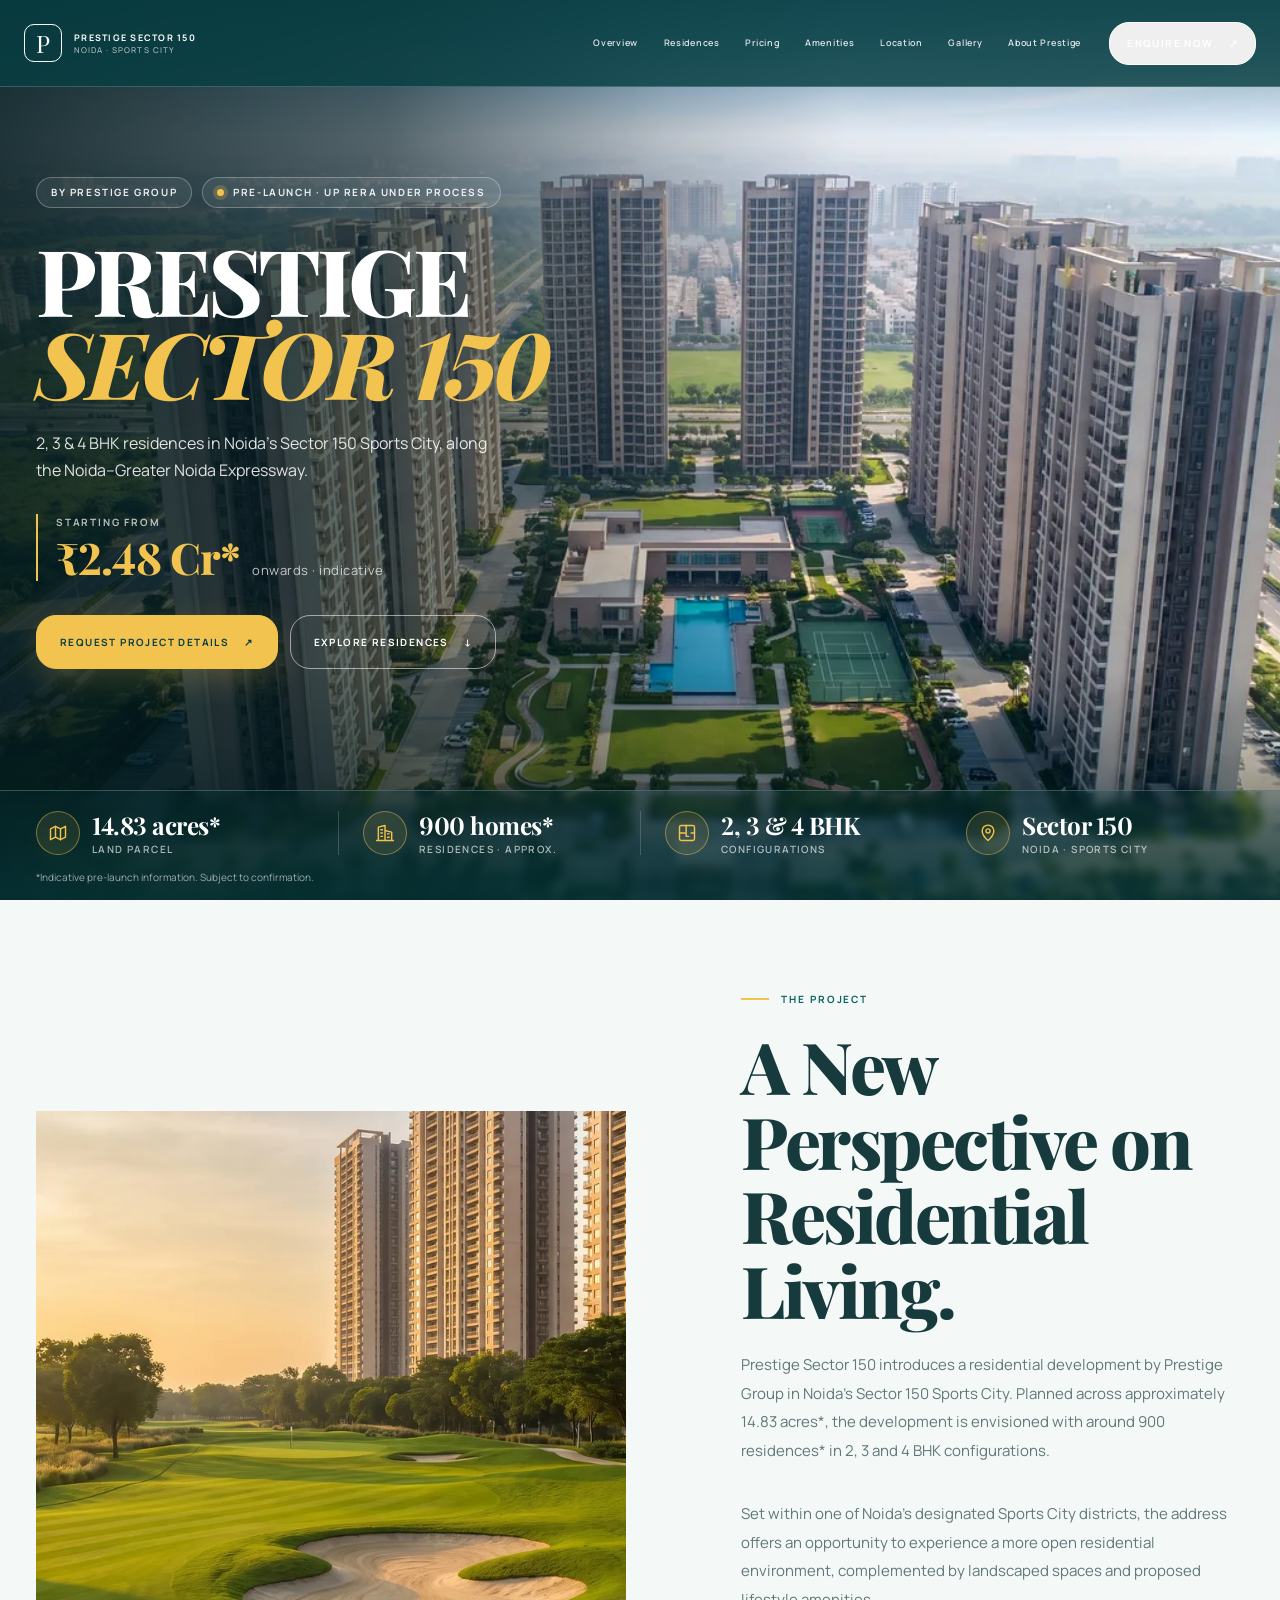
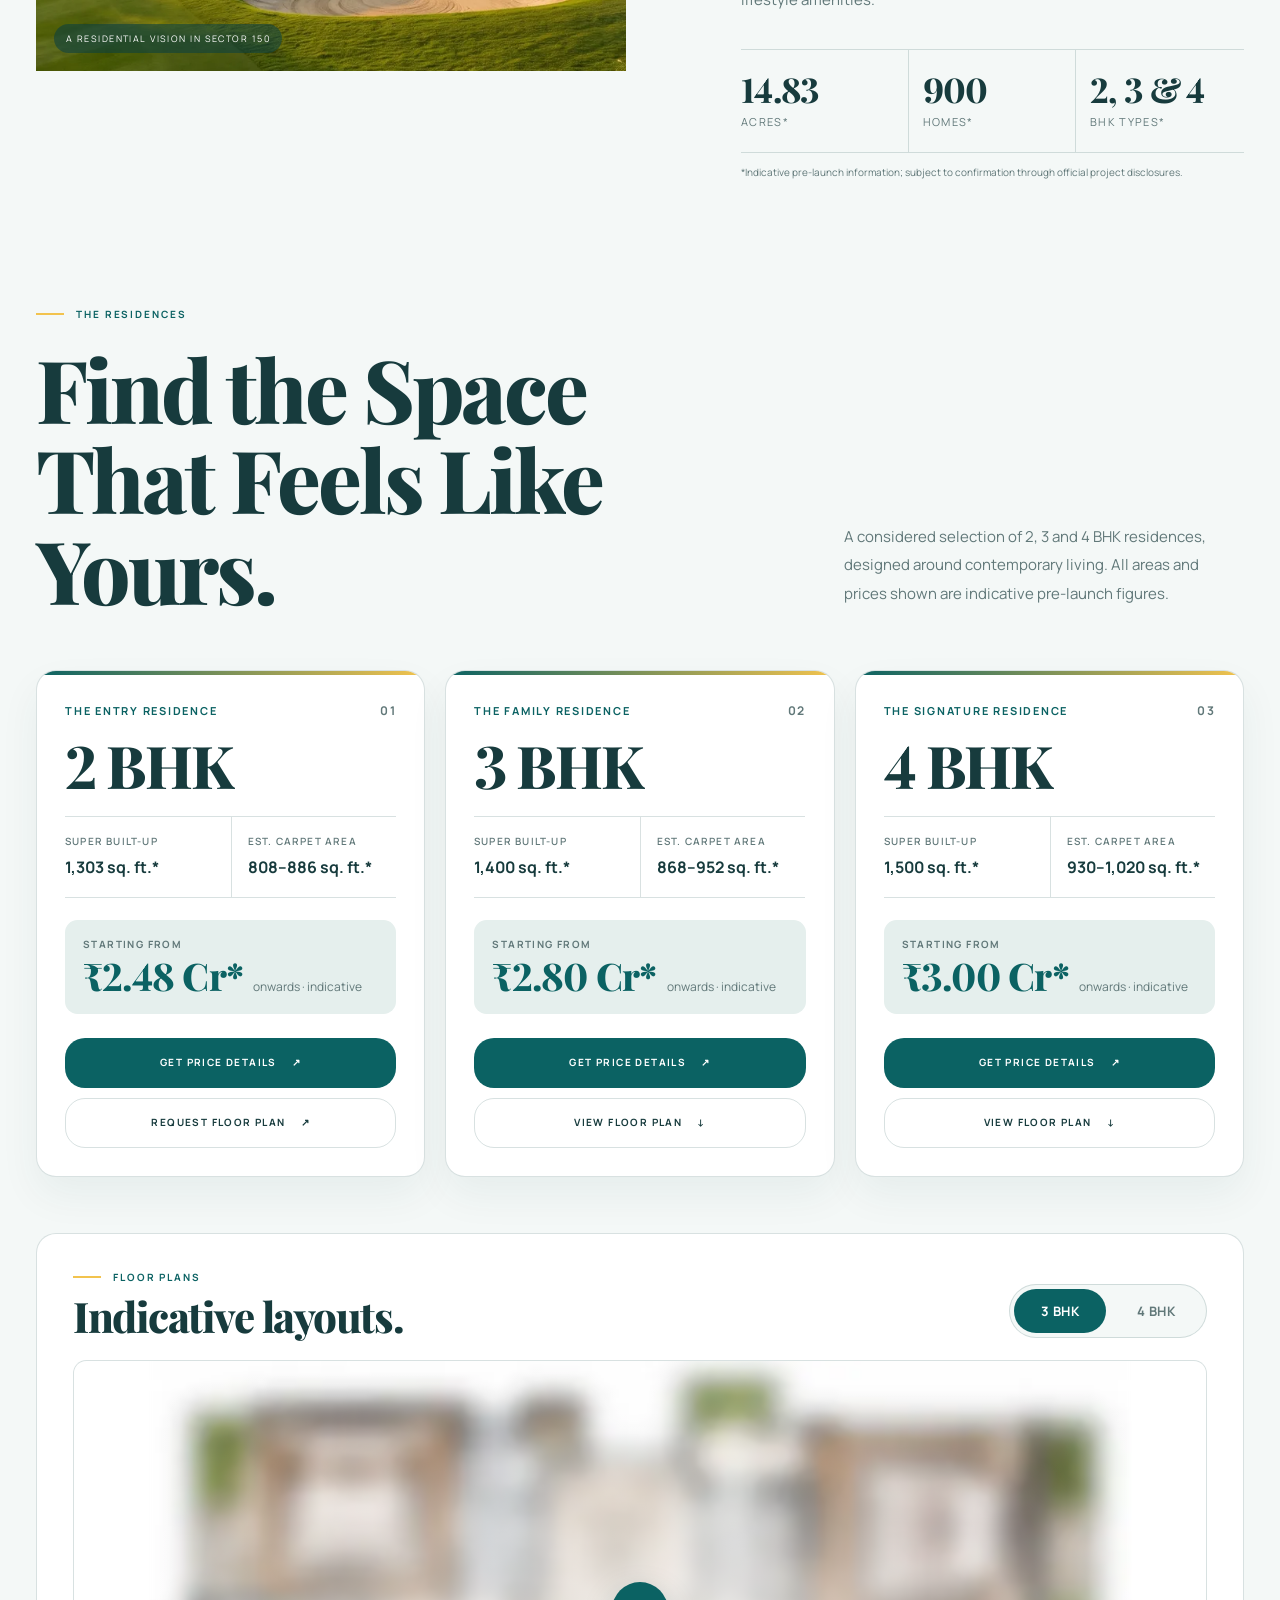
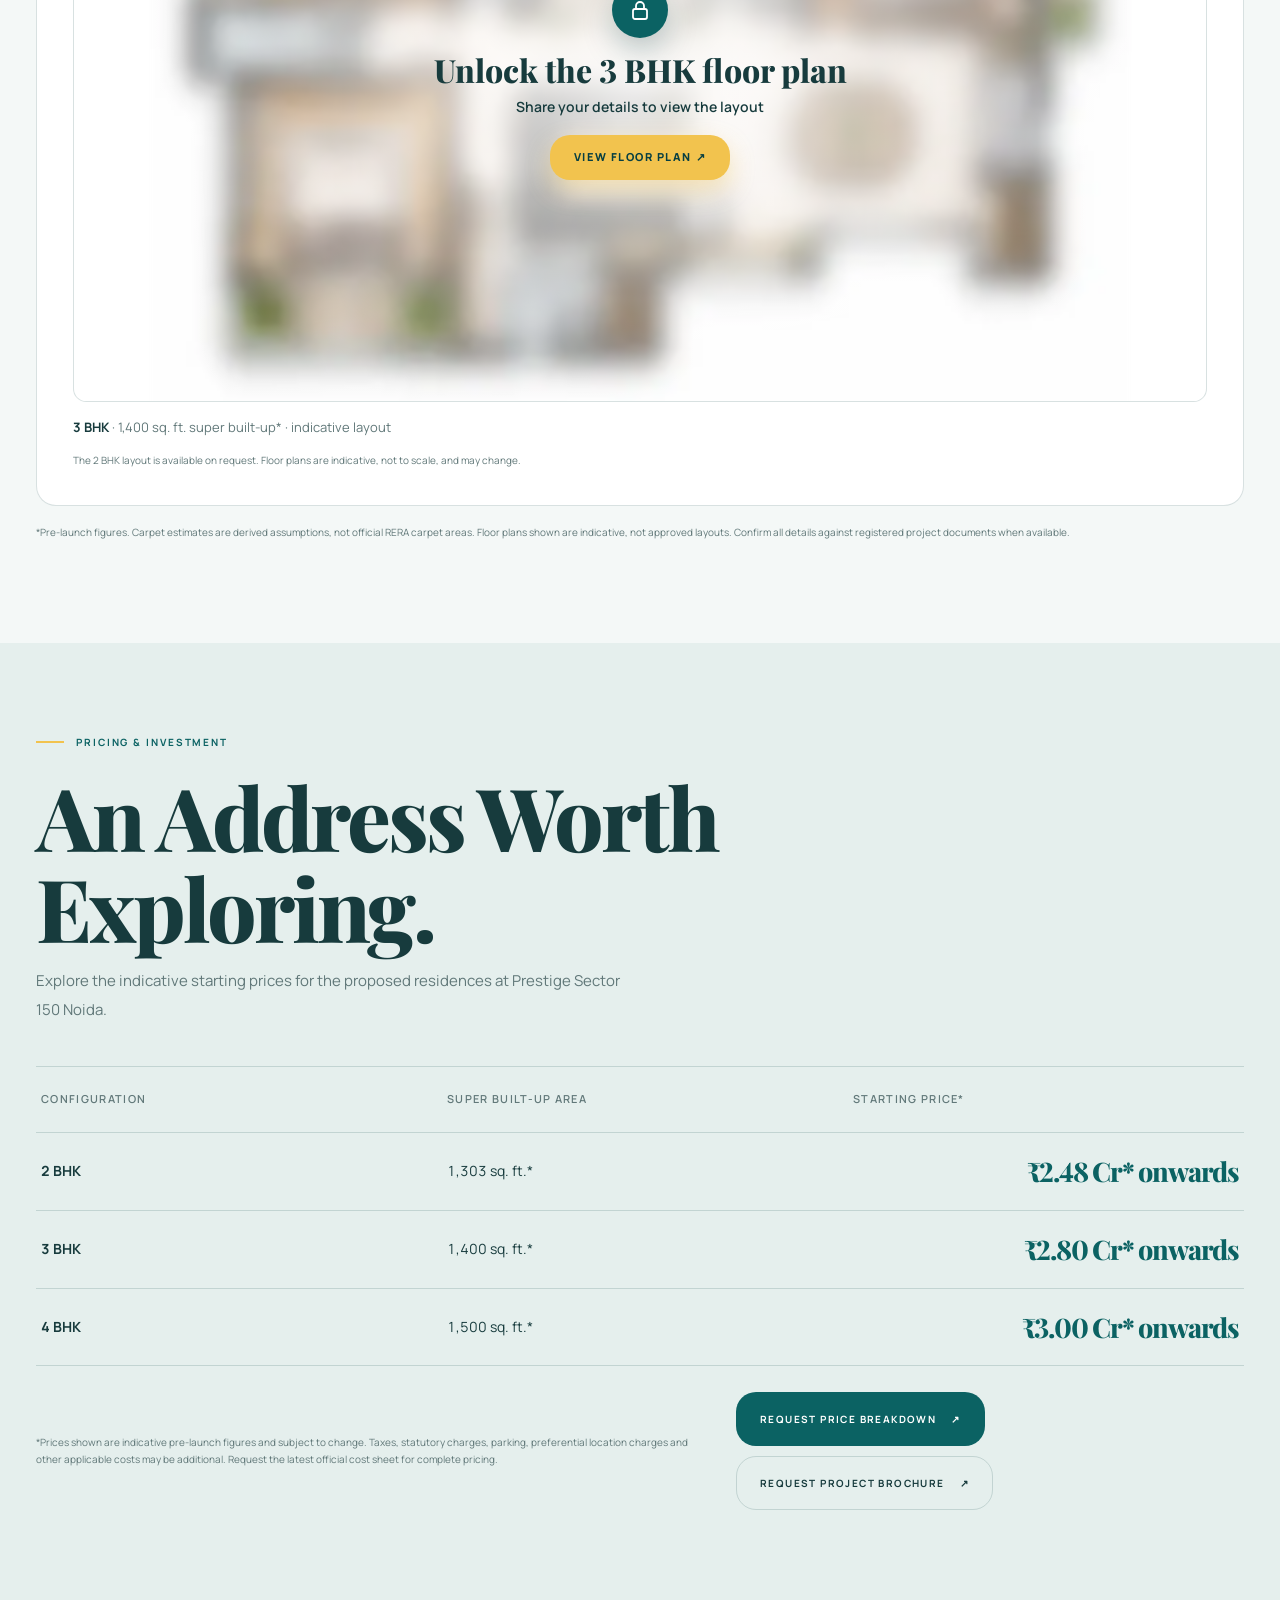
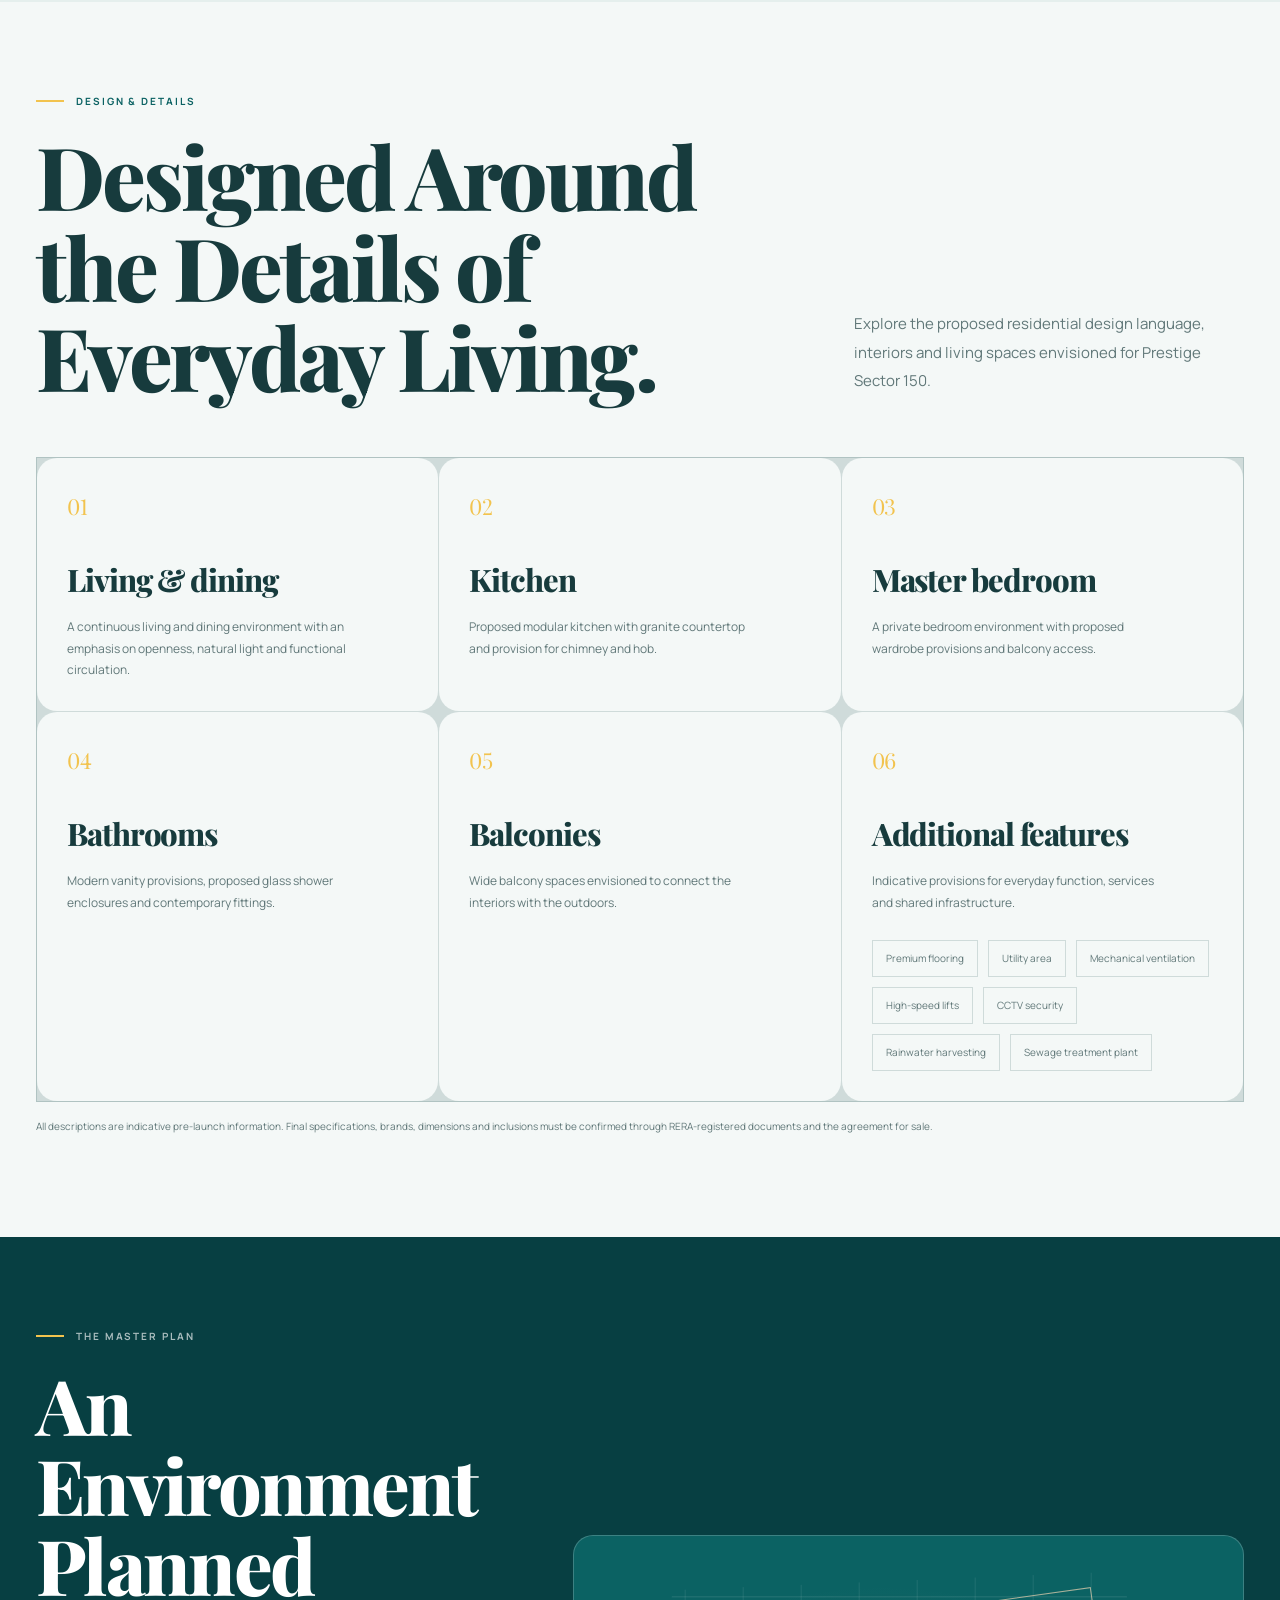
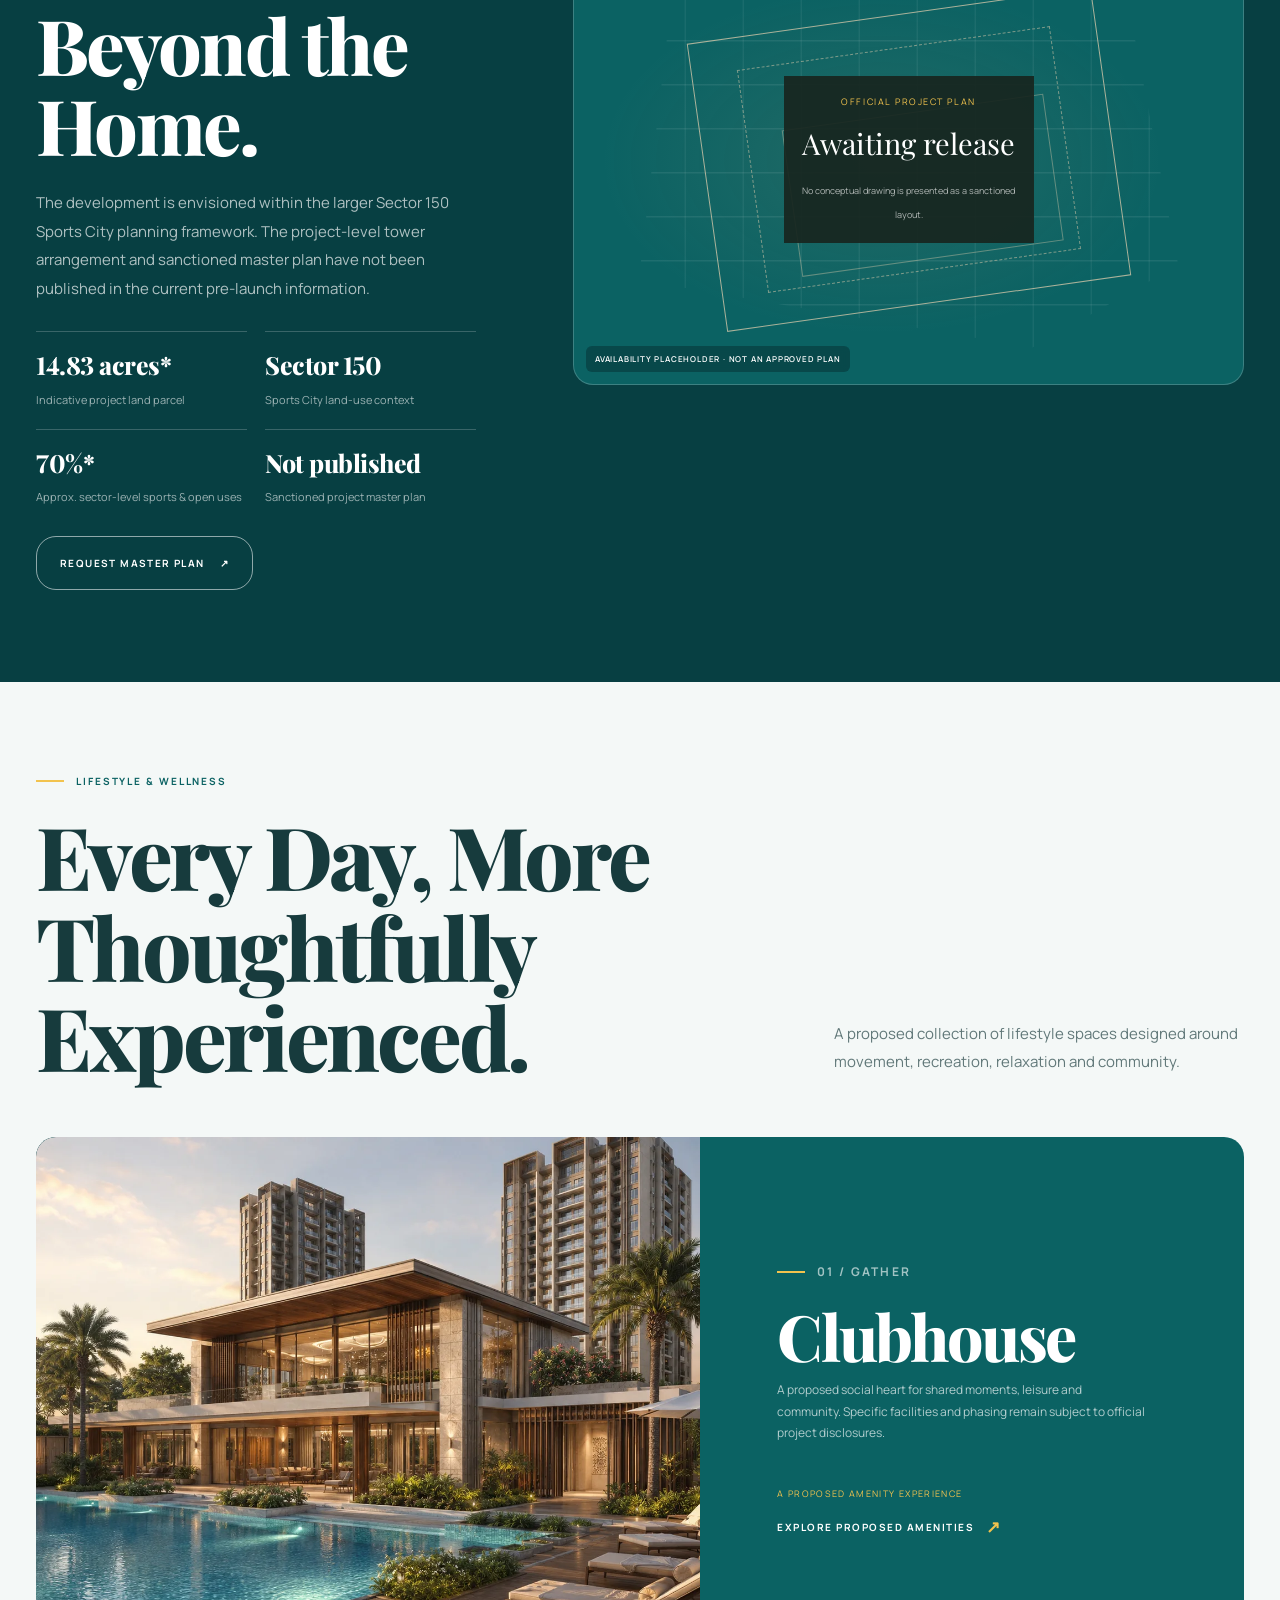
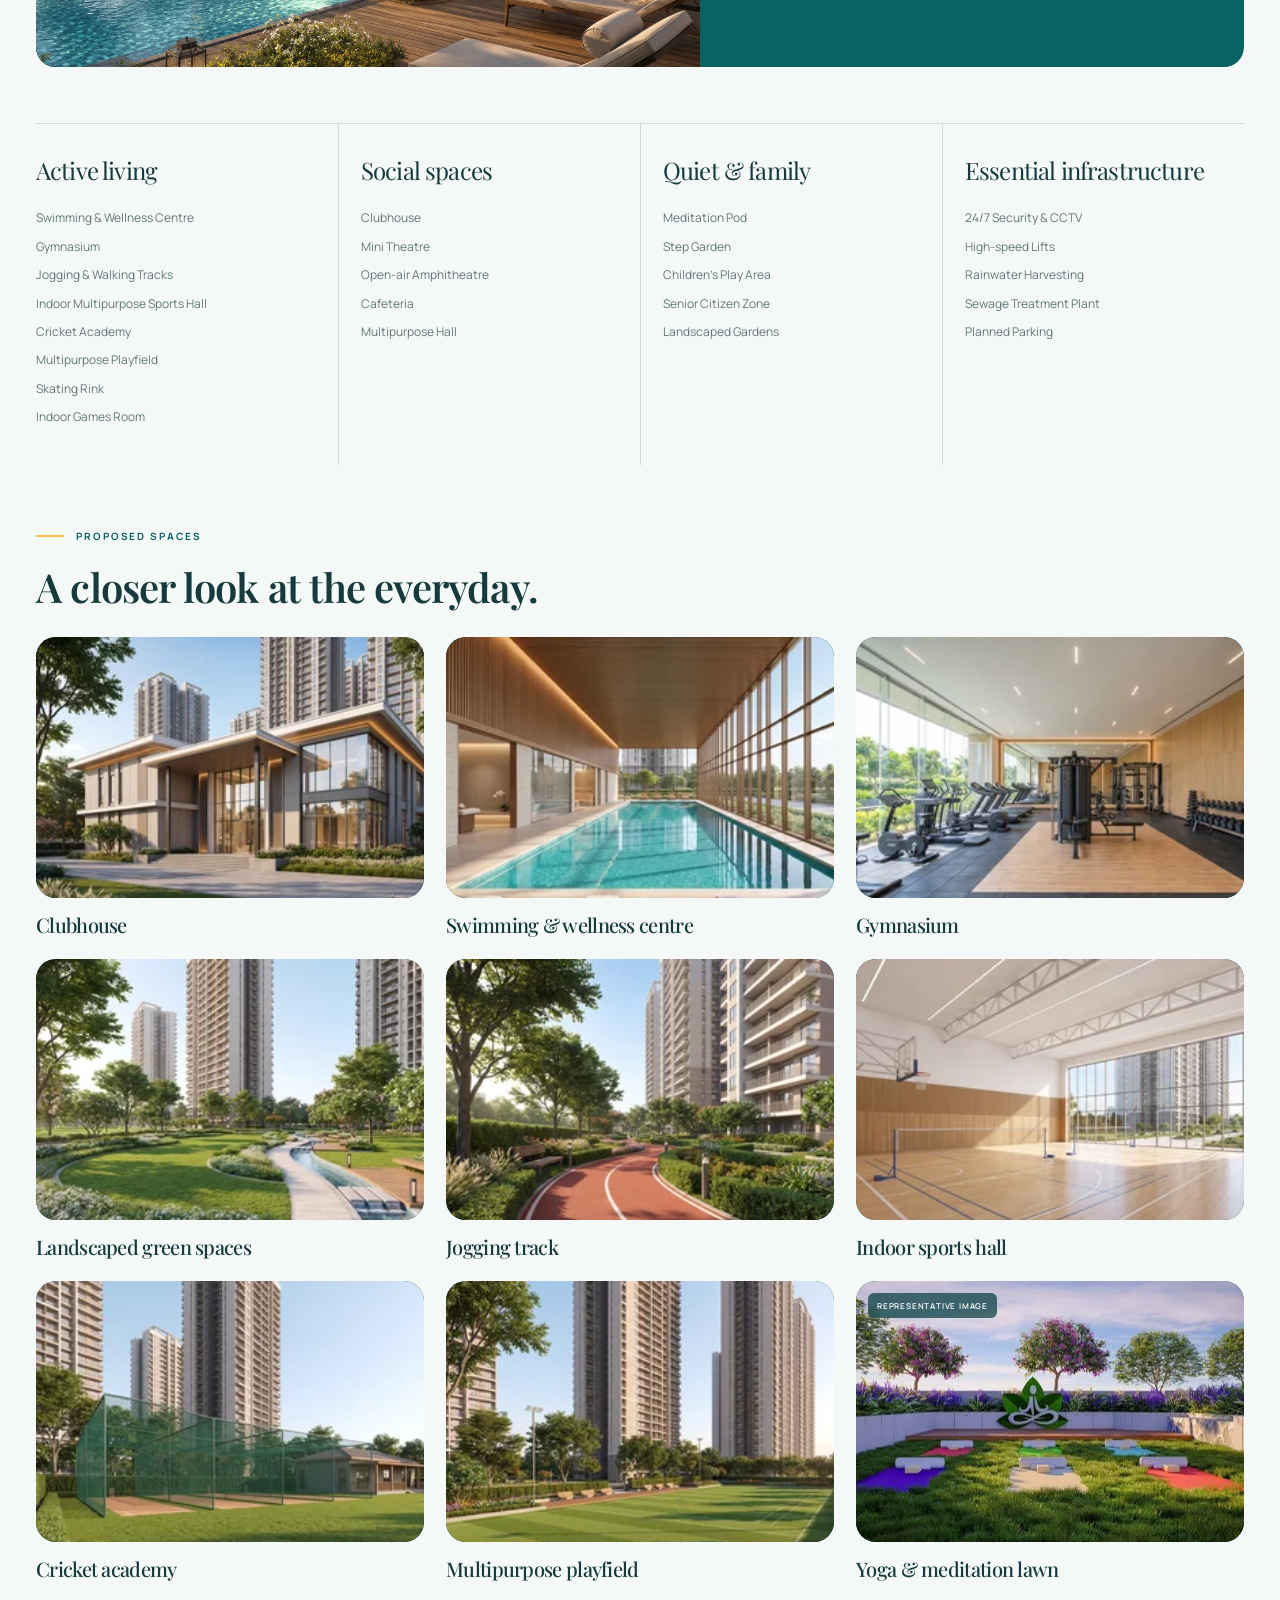
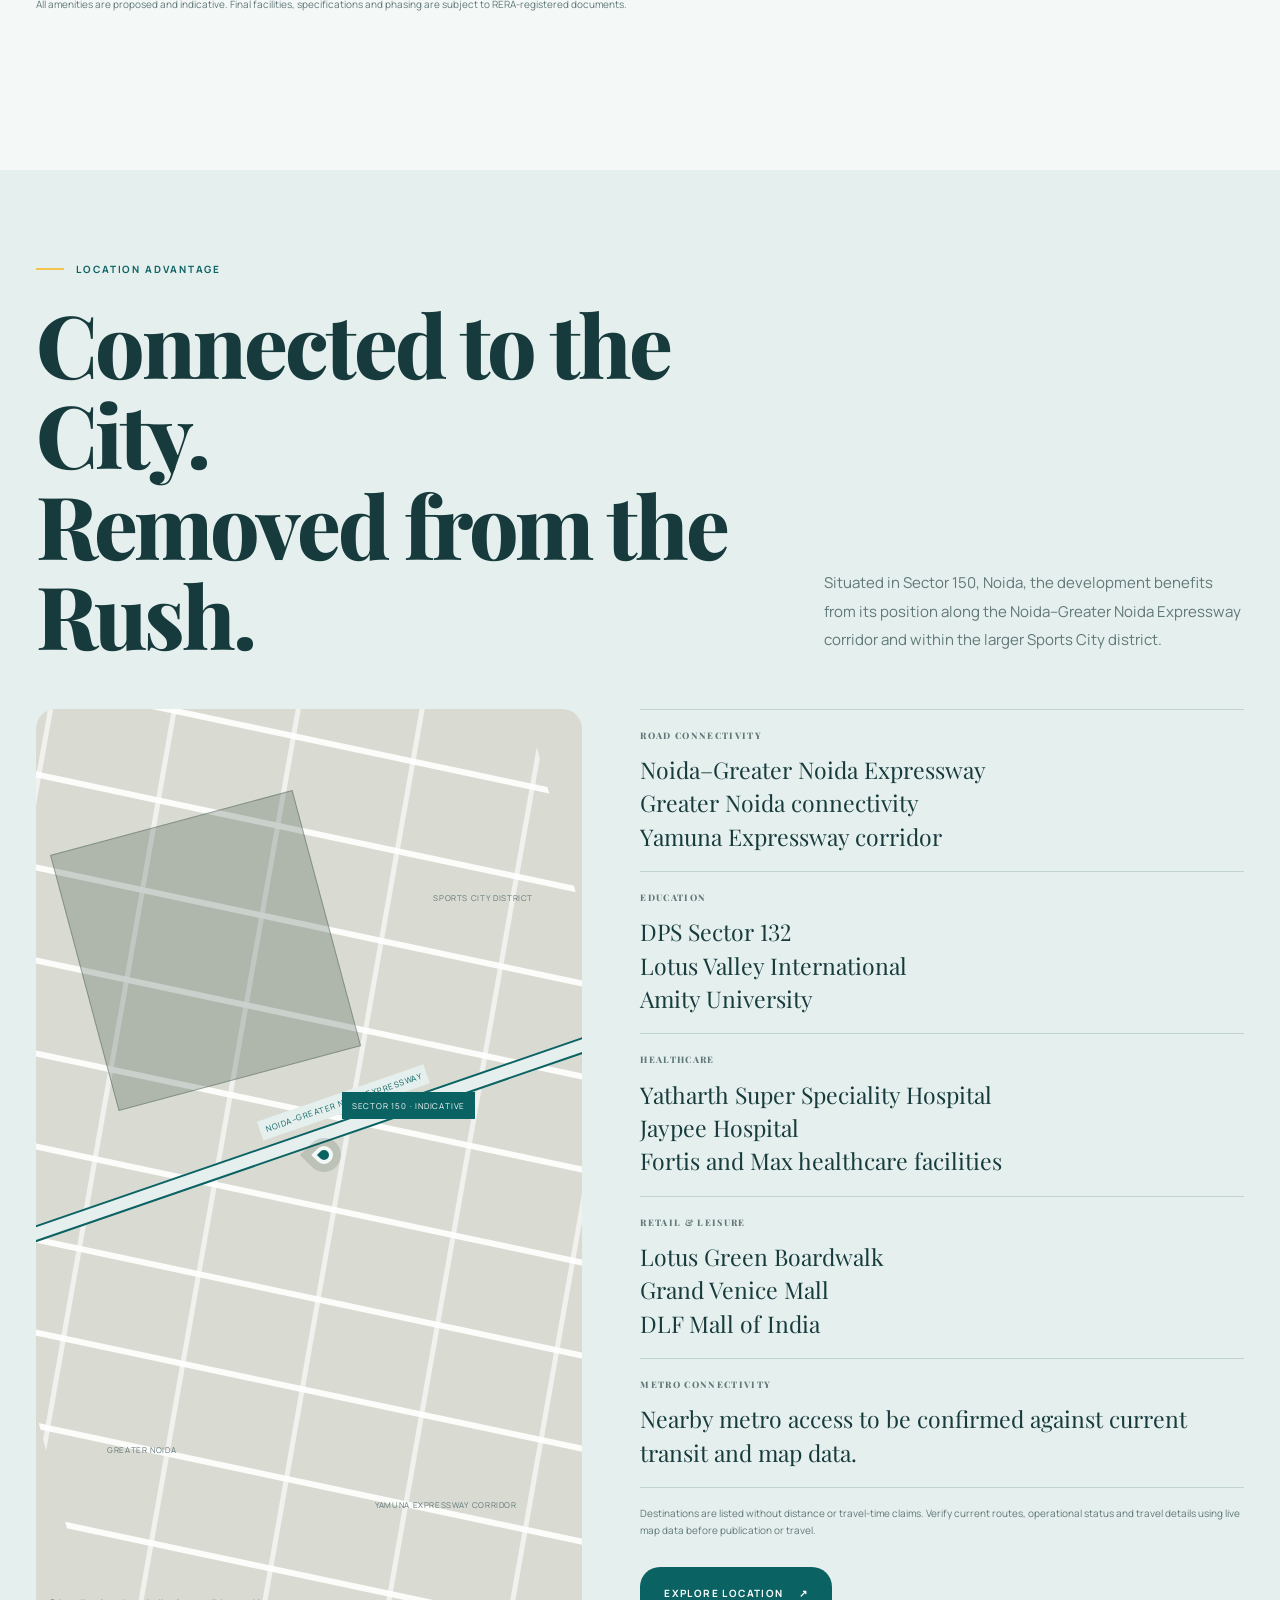
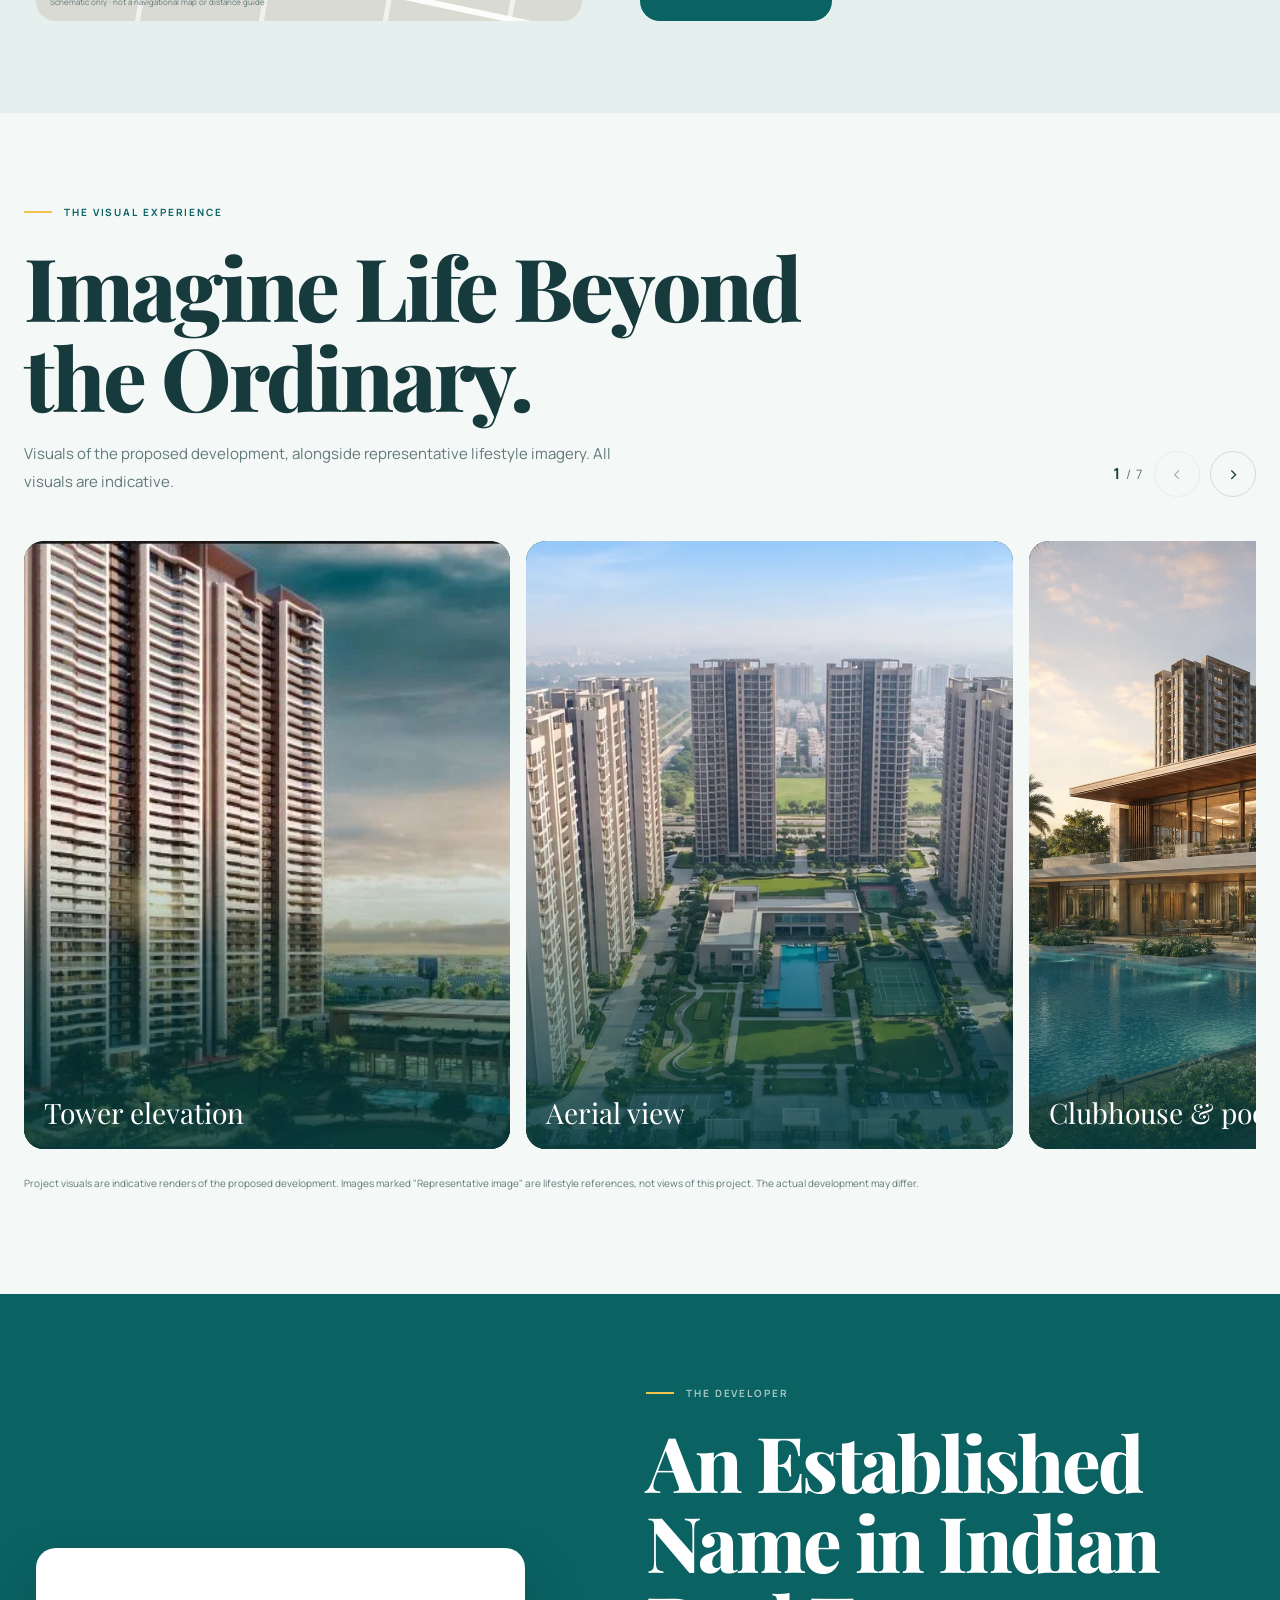
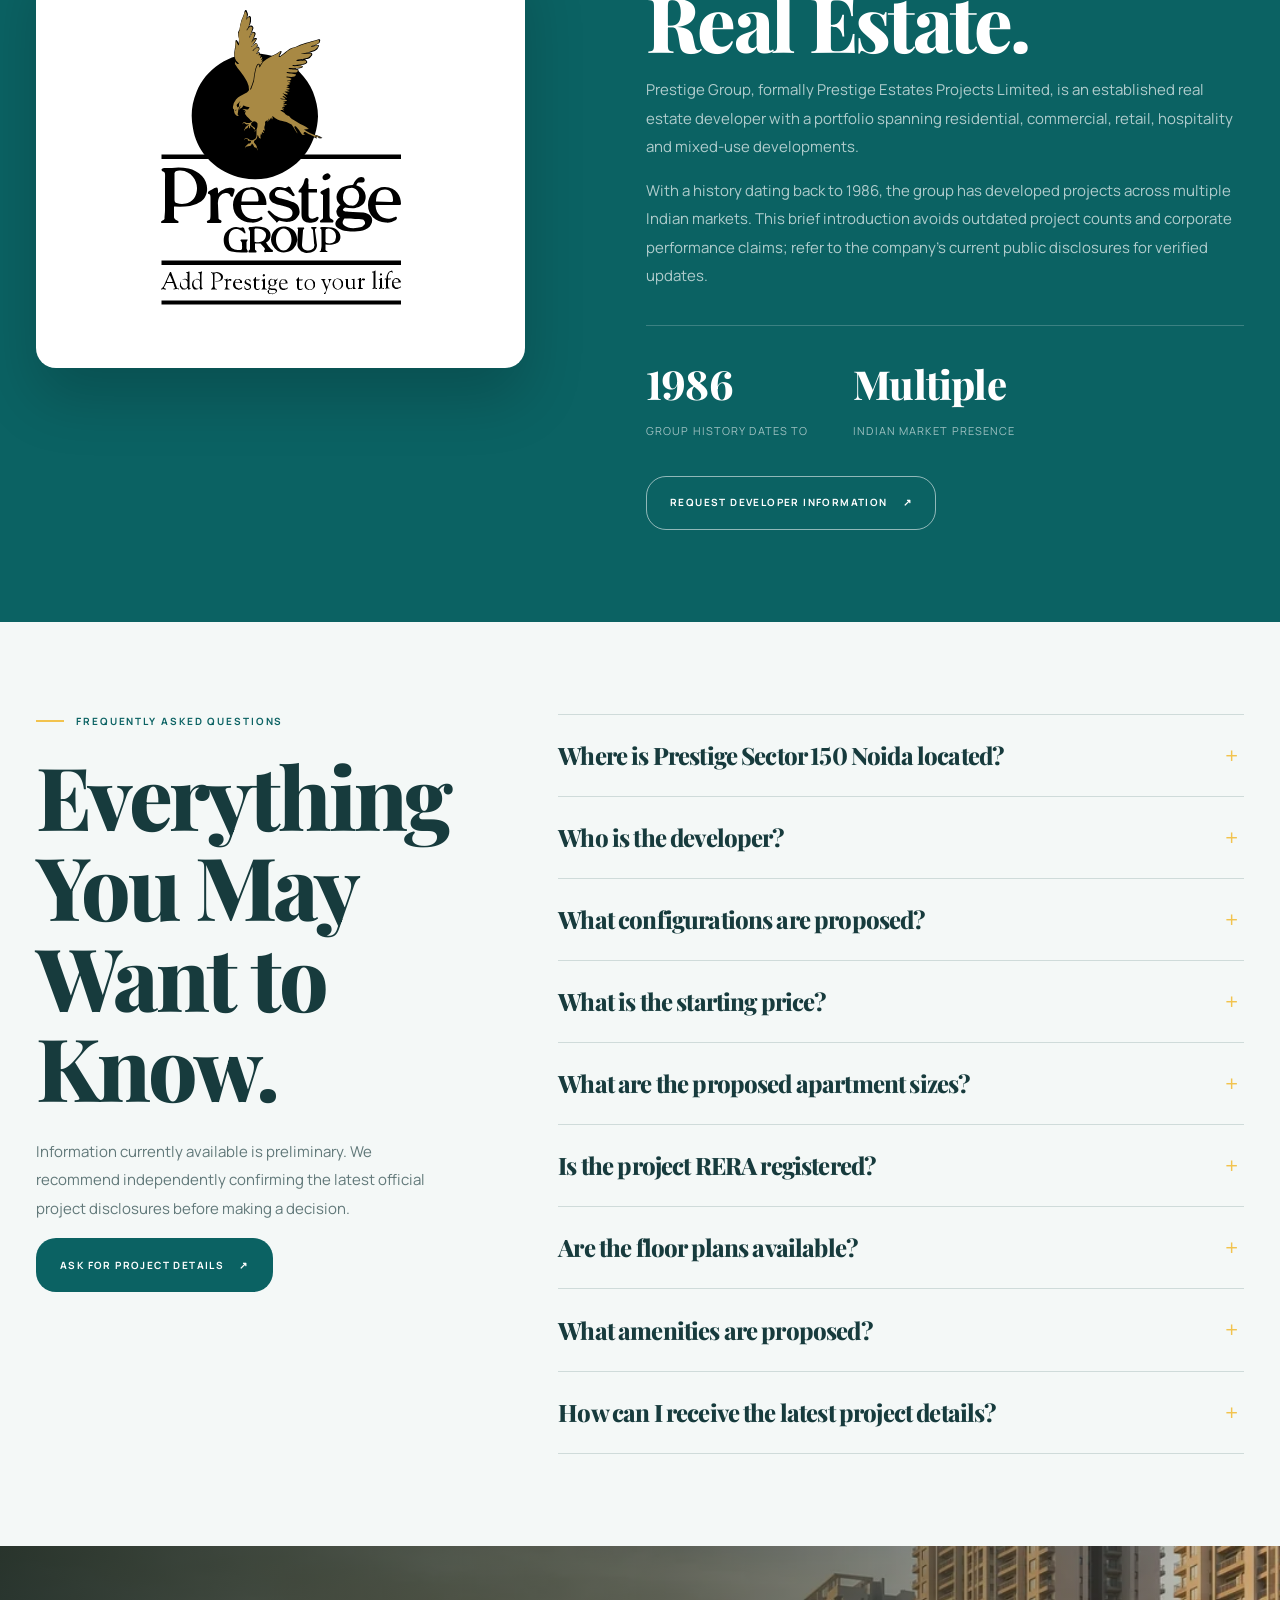
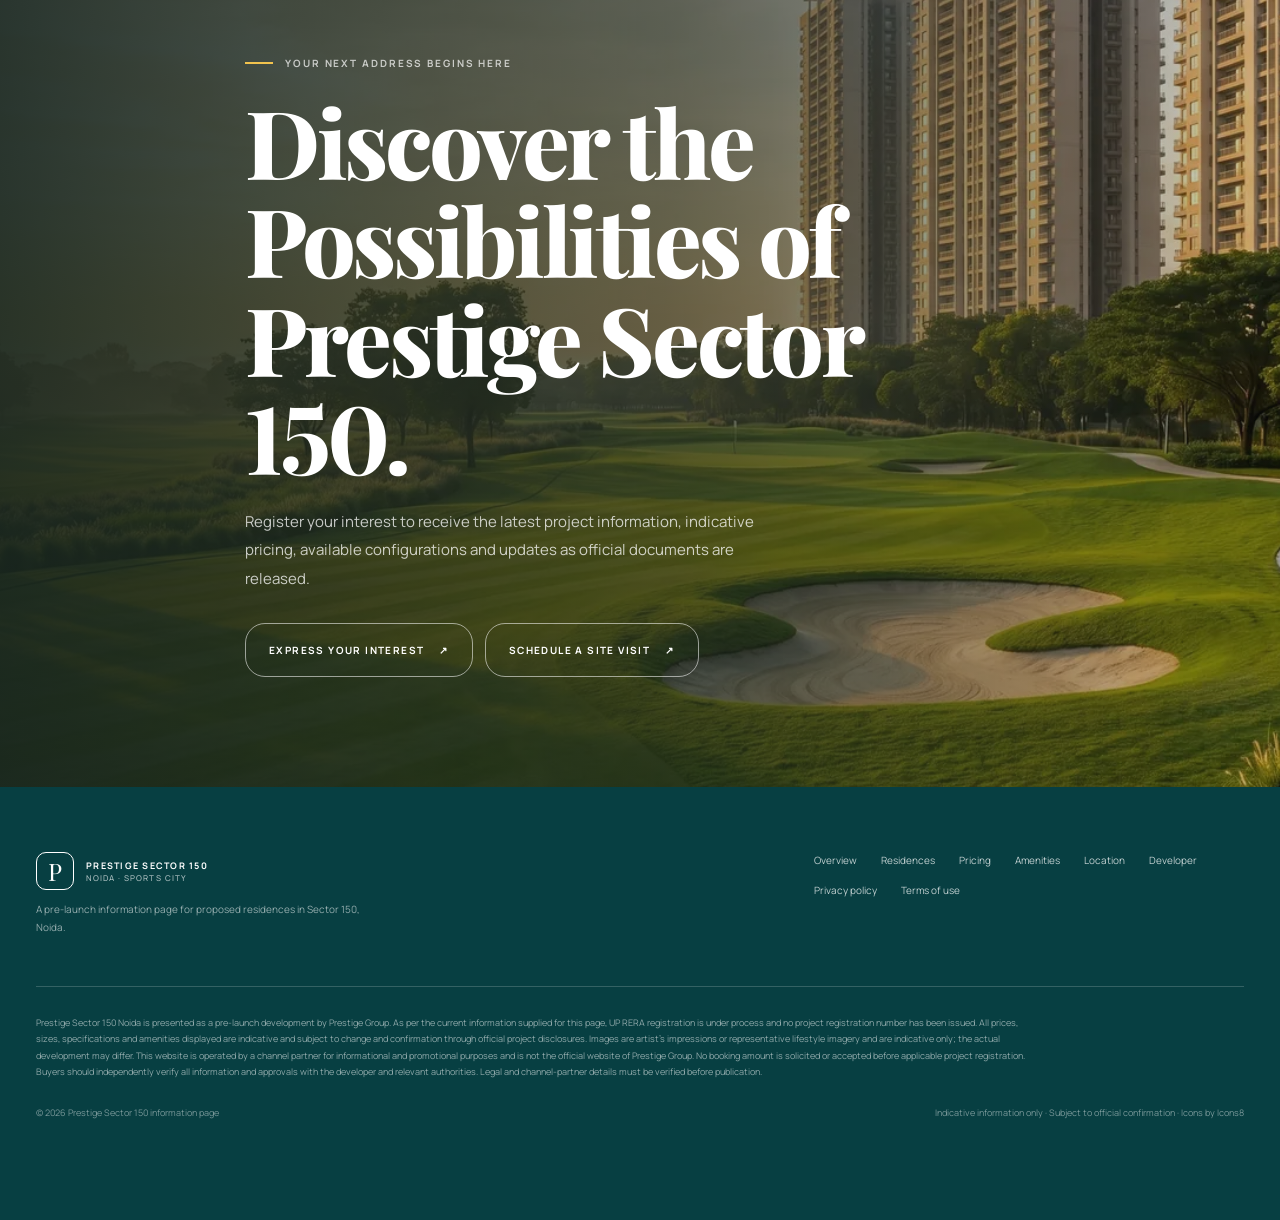
==== index.html @ 49fb2e42 "Refine hero, redesign configuration cards and lock floor plans Hero: neutral overlay only behind the" ====
<!DOCTYPE html>
<html lang="en">

<head>
  <meta charset="UTF-8">
  <meta name="viewport" content="width=device-width, initial-scale=1">
  <title>Prestige Sector 150 Noida | 2, 3 &amp; 4 BHK Residences</title>
  <meta name="description" content="Explore Prestige Sector 150 Noida, a proposed residential development in Sports City featuring 2, 3 &amp; 4 BHK residences. Request project details, indicative pricing and brochure.">
  <meta name="keywords" content="Prestige Sector 150 Noida, Prestige Noida Sector 150, Prestige 2 BHK in Sector 150, Prestige Group Noida">
  <meta property="og:type" content="website">
  <meta property="og:title" content="Prestige Sector 150 Noida | 2, 3 &amp; 4 BHK Residences">
  <meta property="og:description" content="A proposed residential address in Noida Sector 150. Discover indicative residences, pricing and project information.">
  <meta name="theme-color" content="#F6F4EF">
  <meta property="og:image" content="images/hero-aerial-view.webp">
  <link rel="preload" as="image" href="images/hero-aerial-view.webp" fetchpriority="high">
  <link rel="icon" href="data:image/svg+xml,%3Csvg xmlns=%27http://www.w3.org/2000/svg%27 viewBox=%270 0 64 64%27%3E%3Crect width=%2764%27 height=%2764%27 rx=%2714%27 fill=%27%23073F42%27/%3E%3Ctext x=%2732%27 y=%2745%27 font-family=%27Georgia,serif%27 font-size=%2738%27 font-weight=%27700%27 fill=%27%23F2C34E%27 text-anchor=%27middle%27%3EP%3C/text%3E%3C/svg%3E">
  <link rel="stylesheet" href="theme.css">
  <link rel="stylesheet" href="styles.css">
  <script src="https://cdn.tailwindcss.com"></script>
  <script>
    // Tailwind's .container (width:100% + breakpoint max-widths) overrides the site's
    // gutter-aware .container in styles.css and makes content run edge-to-edge.
    tailwind.config = { corePlugins: { container: false } };
  </script>
  <script src="app.js" defer></script>
</head>

<body>
  <a class="skip-link" href="#main">Skip to content</a>
  <header class="site-header" id="top">
    <div class="container-wide nav-wrap">
      <a class="brand" href="./" aria-label="Prestige Sector 150, home">
        <span class="brand-mark" aria-hidden="true">P</span>
        <span class="brand-copy">Prestige Sector 150<small>Noida · Sports City</small></span>
      </a>
      <nav class="nav-links" id="primary-navigation" aria-label="Main navigation">
        <a href="#overview">Overview</a>
        <a href="#residences">Residences</a>
        <a href="#pricing">Pricing</a>
        <a href="#amenities">Amenities</a>
        <a href="#location">Location</a>
        <a href="#gallery">Gallery</a>
        <a href="#prestige">About Prestige</a>
      </nav>
      <button class="btn nav-cta" type="button" data-enquiry="Enquire Now">Enquire now <span aria-hidden="true">↗</span></button>
      <button class="menu-toggle" type="button" aria-label="Open navigation" aria-expanded="false" aria-controls="primary-navigation"><span></span></button>
    </div>
  </header>

  <main id="main">
    <section class="hero" aria-labelledby="hero-title">
      <div class="art-scene" aria-hidden="true">
        <img class="media wm" src="images/hero-aerial-view.webp" alt="" width="1400" height="800" fetchpriority="high" decoding="async">
        </div>
      <div class="hero-content">
        <div class="hero-badges">
          <span class="hero-badge">By Prestige Group</span>
          <span class="hero-badge hero-badge-status"><span class="hero-badge-dot" aria-hidden="true"></span>Pre-launch · UP RERA under process</span>
        </div>
        <h1 id="hero-title">PRESTIGE<span>SECTOR 150</span></h1>
        <p class="hero-copy">2, 3 &amp; 4 BHK residences in Noida's Sector 150 Sports City, along the Noida–Greater Noida Expressway.</p>
        <div class="hero-price">
          <span class="hero-price-label">Starting from</span>
          <strong>₹2.48 Cr*</strong>
          <small>onwards · indicative</small>
        </div>
        <div class="hero-actions">
          <button class="btn btn-gold" type="button" data-enquiry="Enquire Now">Request project details <span aria-hidden="true">↗</span></button>
          <a class="btn btn-light" href="#residences">Explore residences <span aria-hidden="true">↓</span></a>
        </div>
      </div>
      <div class="hero-foot">
        <dl class="container hero-stats" aria-label="Indicative project highlights">
          <div class="hero-stat"><dt>Land parcel</dt><dd>14.83 acres*</dd></div>
          <div class="hero-stat"><dt>Residences<span class="hide-sm"> · approx.</span></dt><dd>900 homes*</dd></div>
          <div class="hero-stat"><dt>Configurations</dt><dd>2, 3 &amp; 4 BHK</dd></div>
          <div class="hero-stat hero-stat-location"><dt>Noida · Sports City</dt><dd>Sector 150</dd></div>
        </dl>
        <p class="container disclaimer-mini">*Indicative pre-launch information. Subject to confirmation.</p>
      </div>
    </section>

    <section class="section-pad" id="overview" aria-labelledby="overview-title">
      <div class="container intro-grid">
        <div class="art-scene intro-art reveal">
          <img class="media wm" src="images/project-overview.webp" alt="Residential towers beside landscaped greens at sunset" width="1400" height="800" loading="lazy" decoding="async">
          <span class="scene-caption">A residential vision in Sector 150</span>
        </div>
        <div class="intro-copy reveal">
          <p class="eyebrow">The project</p>
          <h2 class="section-title" id="overview-title">A New Perspective on Residential Living.</h2>
          <p class="section-intro">Prestige Sector 150 introduces a residential development by Prestige Group in Noida's Sector 150 Sports City. Planned across approximately 14.83 acres*, the development is envisioned with around 900 residences* in 2, 3 and 4 BHK configurations.</p>
          <p class="section-intro">Set within one of Noida's designated Sports City districts, the address offers an opportunity to experience a more open residential environment, complemented by landscaped spaces and proposed lifestyle amenities.</p>
          <div class="stats-grid" aria-label="Indicative project information">
            <div class="stat-item"><strong>14.83</strong><span>Acres*</span></div>
            <div class="stat-item"><strong>900</strong><span>Homes*</span></div>
            <div class="stat-item"><strong>2, 3 &amp; 4</strong><span>BHK types*</span></div>
          </div>
          <p class="footnote">*Indicative pre-launch information; subject to confirmation through official project disclosures.</p>
        </div>
      </div>
    </section>

    <section class="section-pad" id="residences" aria-labelledby="residences-title">
      <div class="container">
        <div class="section-head-row reveal">
          <div>
            <p class="eyebrow">The residences</p>
            <h2 class="section-title" id="residences-title">Find the Space<br>That Feels Like Yours.</h2>
          </div>
          <p class="section-intro">A considered selection of 2, 3 and 4 BHK residences, designed around contemporary living. All areas and prices shown are indicative pre-launch figures.</p>
        </div>
        <div class="config-grid">
          <article class="config-card reveal">
            <div class="config-top">
              <p class="card-kicker">The entry residence</p>
              <span class="config-num" aria-hidden="true">01</span>
            </div>
            <h3 class="config-title">2 BHK</h3>
            <dl class="config-specs">
              <div><dt>Super built-up</dt><dd>1,303 sq. ft.*</dd></div>
              <div><dt>Est. carpet area</dt><dd>808–886 sq. ft.*</dd></div>
            </dl>
            <div class="config-price">
              <span>Starting from</span>
              <strong>₹2.48 Cr*</strong>
              <small>onwards · indicative</small>
            </div>
            <div class="config-actions">
              <button class="btn btn-dark" type="button" data-enquiry="Request Price">Get price details <span aria-hidden="true">↗</span></button>
              <button class="btn btn-outline" type="button" data-enquiry="Explore Floor Plans">Request floor plan <span aria-hidden="true">↗</span></button>
            </div>
          </article>
          <article class="config-card reveal">
            <div class="config-top">
              <p class="card-kicker">The family residence</p>
              <span class="config-num" aria-hidden="true">02</span>
            </div>
            <h3 class="config-title">3 BHK</h3>
            <dl class="config-specs">
              <div><dt>Super built-up</dt><dd>1,400 sq. ft.*</dd></div>
              <div><dt>Est. carpet area</dt><dd>868–952 sq. ft.*</dd></div>
            </dl>
            <div class="config-price">
              <span>Starting from</span>
              <strong>₹2.80 Cr*</strong>
              <small>onwards · indicative</small>
            </div>
            <div class="config-actions">
              <button class="btn btn-dark" type="button" data-enquiry="Request Price">Get price details <span aria-hidden="true">↗</span></button>
              <a class="btn btn-outline" href="#floor-plans" data-plan-target="plan-3bhk">View floor plan <span aria-hidden="true">↓</span></a>
            </div>
          </article>
          <article class="config-card reveal">
            <div class="config-top">
              <p class="card-kicker">The signature residence</p>
              <span class="config-num" aria-hidden="true">03</span>
            </div>
            <h3 class="config-title">4 BHK</h3>
            <dl class="config-specs">
              <div><dt>Super built-up</dt><dd>1,500 sq. ft.*</dd></div>
              <div><dt>Est. carpet area</dt><dd>930–1,020 sq. ft.*</dd></div>
            </dl>
            <div class="config-price">
              <span>Starting from</span>
              <strong>₹3.00 Cr*</strong>
              <small>onwards · indicative</small>
            </div>
            <div class="config-actions">
              <button class="btn btn-dark" type="button" data-enquiry="Request Price">Get price details <span aria-hidden="true">↗</span></button>
              <a class="btn btn-outline" href="#floor-plans" data-plan-target="plan-4bhk">View floor plan <span aria-hidden="true">↓</span></a>
            </div>
          </article>
        </div>
        <div class="floor-plans reveal" id="floor-plans">
          <div class="floor-plans-head">
            <div>
              <p class="eyebrow">Floor plans</p>
              <h3>Indicative layouts.</h3>
            </div>
            <div class="plan-tabs" role="tablist" aria-label="Choose a configuration">
              <button class="plan-tab" type="button" role="tab" id="tab-3bhk" aria-selected="true" aria-controls="plan-3bhk">3 BHK</button>
              <button class="plan-tab" type="button" role="tab" id="tab-4bhk" aria-selected="false" aria-controls="plan-4bhk" tabindex="-1">4 BHK</button>
            </div>
          </div>
          <figure class="plan-panel" id="plan-3bhk" role="tabpanel" aria-labelledby="tab-3bhk">
            <button class="plan-image plan-locked" type="button" data-plan-lock data-full="images/floor-plan-3bhk.webp" data-full-size="images/floor-plan-3bhk.png" aria-label="Unlock the 3 BHK floor plan: opens the enquiry form">
              <img src="images/floor-plan-3bhk-preview.webp" alt="Blurred preview of the indicative 3 BHK floor plan" width="1536" height="1024" loading="lazy" decoding="async">
              <span class="plan-lock-overlay" aria-hidden="true">
                <span class="plan-lock-icon"></span>
                <strong>Unlock the 3 BHK floor plan</strong>
                <span class="plan-lock-text">Share your details to view the layout</span>
                <span class="plan-lock-cta">View floor plan ↗</span>
              </span>
              <span class="plan-zoom" aria-hidden="true">View full size ↗</span>
            </button>
            <figcaption><span><strong>3 BHK</strong> · 1,400 sq. ft. super built-up* · indicative layout</span></figcaption>
          </figure>
          <figure class="plan-panel" id="plan-4bhk" role="tabpanel" aria-labelledby="tab-4bhk" hidden>
            <button class="plan-image plan-locked" type="button" data-plan-lock data-full="images/floor-plan-4bhk.webp" data-full-size="images/floor-plan-4bhk.png" aria-label="Unlock the 4 BHK floor plan: opens the enquiry form">
              <img src="images/floor-plan-4bhk-preview.webp" alt="Blurred preview of the indicative 4 BHK floor plan" width="1536" height="1024" loading="lazy" decoding="async">
              <span class="plan-lock-overlay" aria-hidden="true">
                <span class="plan-lock-icon"></span>
                <strong>Unlock the 4 BHK floor plan</strong>
                <span class="plan-lock-text">Share your details to view the layout</span>
                <span class="plan-lock-cta">View floor plan ↗</span>
              </span>
              <span class="plan-zoom" aria-hidden="true">View full size ↗</span>
            </button>
            <figcaption><span><strong>4 BHK</strong> · 1,500 sq. ft. super built-up* · indicative layout</span></figcaption>
          </figure>
          <p class="footnote plan-note">The 2 BHK layout is available on request. Floor plans are indicative, not to scale, and may change.</p>
        </div>
        <p class="footnote" style="margin-top:18px;">*Pre-launch figures. Carpet estimates are derived assumptions, not official RERA carpet areas. Floor plans shown are indicative, not approved layouts. Confirm all details against registered project documents when available.</p>
      </div>
    </section>

    <section class="section-pad pricing-section" id="pricing" aria-labelledby="pricing-title">
      <div class="container">
        <div class="reveal">
          <p class="eyebrow">Pricing &amp; investment</p>
          <h2 class="section-title" id="pricing-title">An Address Worth Exploring.</h2>
          <p class="section-intro">Explore the indicative starting prices for the proposed residences at Prestige Sector 150 Noida.</p>
        </div>
        <div class="price-table reveal" role="table" aria-label="Indicative starting prices">
          <div class="price-row price-row-head" role="row"><span role="columnheader">Configuration</span><span role="columnheader">Super built-up area</span><span role="columnheader">Starting price*</span></div>
          <div class="price-row" role="row"><span role="cell">2 BHK</span><span role="cell">1,303 sq. ft.*</span><strong role="cell">₹2.48 Cr* onwards</strong></div>
          <div class="price-row" role="row"><span role="cell">3 BHK</span><span role="cell">1,400 sq. ft.*</span><strong role="cell">₹2.80 Cr* onwards</strong></div>
          <div class="price-row" role="row"><span role="cell">4 BHK</span><span role="cell">1,500 sq. ft.*</span><strong role="cell">₹3.00 Cr* onwards</strong></div>
        </div>
        <div class="pricing-bottom reveal">
          <p class="footnote">*Prices shown are indicative pre-launch figures and subject to change. Taxes, statutory charges, parking, preferential location charges and other applicable costs may be additional. Request the latest official cost sheet for complete pricing.</p>
          <div style="display:flex;flex-wrap:wrap;gap:10px;"><button class="btn btn-dark" type="button" data-enquiry="Request Price">Request price breakdown <span aria-hidden="true">↗</span></button><button class="btn btn-outline" type="button" data-enquiry="Download Brochure">Request project brochure <span aria-hidden="true">↗</span></button></div>
        </div>
      </div>
    </section>

    <section class="section-pad spec-section" id="specifications" aria-labelledby="spec-title">
      <div class="container">
        <div class="spec-intro reveal">
          <div>
            <p class="eyebrow">Design &amp; details</p>
            <h2 class="section-title" id="spec-title">Designed Around the Details of Everyday Living.</h2>
          </div>
          <p class="section-intro">Explore the proposed residential design language, interiors and living spaces envisioned for Prestige Sector 150.</p>
        </div>
        <div class="spec-grid">
          <article class="spec-item reveal"><span class="spec-number">01</span>
            <h3>Living &amp; dining</h3>
            <p>A continuous living and dining environment with an emphasis on openness, natural light and functional circulation.</p>
          </article>
          <article class="spec-item reveal"><span class="spec-number">02</span>
            <h3>Kitchen</h3>
            <p>Proposed modular kitchen with granite countertop and provision for chimney and hob.</p>
          </article>
          <article class="spec-item reveal"><span class="spec-number">03</span>
            <h3>Master bedroom</h3>
            <p>A private bedroom environment with proposed wardrobe provisions and balcony access.</p>
          </article>
          <article class="spec-item reveal"><span class="spec-number">04</span>
            <h3>Bathrooms</h3>
            <p>Modern vanity provisions, proposed glass shower enclosures and contemporary fittings.</p>
          </article>
          <article class="spec-item reveal"><span class="spec-number">05</span>
            <h3>Balconies</h3>
            <p>Wide balcony spaces envisioned to connect the interiors with the outdoors.</p>
          </article>
          <article class="spec-item reveal"><span class="spec-number">06</span>
            <h3>Additional features</h3>
            <p>Indicative provisions for everyday function, services and shared infrastructure.</p>
            <div class="feature-tags"><span>Premium flooring</span><span>Utility area</span><span>Mechanical ventilation</span><span>High-speed lifts</span><span>CCTV security</span><span>Rainwater harvesting</span><span>Sewage treatment plant</span></div>
          </article>
        </div>
        <p class="footnote" style="margin-top:16px;">All descriptions are indicative pre-launch information. Final specifications, brands, dimensions and inclusions must be confirmed through RERA-registered documents and the agreement for sale.</p>
      </div>
    </section>

    <section class="section-pad master-section" id="master-plan" aria-labelledby="master-title">
      <div class="container master-layout">
        <div class="master-copy reveal">
          <p class="eyebrow">The master plan</p>
          <h2 class="section-title" id="master-title">An Environment Planned Beyond the Home.</h2>
          <p class="section-intro">The development is envisioned within the larger Sector 150 Sports City planning framework. The project-level tower arrangement and sanctioned master plan have not been published in the current pre-launch information.</p>
          <div class="master-facts">
            <div><strong>14.83 acres*</strong><span>Indicative project land parcel</span></div>
            <div><strong>Sector 150</strong><span>Sports City land-use context</span></div>
            <div><strong>70%*</strong><span>Approx. sector-level sports &amp; open uses</span></div>
            <div><strong>Not published</strong><span>Sanctioned project master plan</span></div>
          </div><button class="btn btn-light" type="button" data-enquiry="Request Master Plan">Request master plan <span aria-hidden="true">↗</span></button>
        </div>
        <div class="plan-placeholder reveal" role="img" aria-label="Master plan availability placeholder. This is not an approved development layout.">
          <div class="plan-lines"></div>
          <div class="plan-outline"></div>
          <div class="plan-center"><span>Official project plan</span><strong>Awaiting release</strong><small>No conceptual drawing is presented as a sanctioned layout.</small></div><span class="art-label">Availability placeholder · not an approved plan</span>
        </div>
      </div>
    </section>

    <section class="section-pad amenities-section" id="amenities" aria-labelledby="amenities-title">
      <div class="container">
        <div class="amenities-head reveal">
          <div>
            <p class="eyebrow">Lifestyle &amp; wellness</p>
            <h2 class="section-title" id="amenities-title">Every Day, More Thoughtfully Experienced.</h2>
          </div>
          <p class="section-intro">A proposed collection of lifestyle spaces designed around movement, recreation, relaxation and community.</p>
        </div>
        <article class="amenity-feature reveal">
          <div class="amenity-art art-scene">
            <img class="media" src="images/clubhouse-pool-view.webp" alt="The clubhouse with a landscaped pool deck" width="1200" height="1200" loading="lazy" decoding="async">
          </div>
          <div class="amenity-detail">
            <p class="eyebrow">01 / Gather</p>
            <h3>Clubhouse</h3>
            <p>A proposed social heart for shared moments, leisure and community. Specific facilities and phasing remain subject to official project disclosures.</p>
            <div class="amenity-count">A proposed amenity experience</div><button class="text-link" style="color:var(--color-primary-contrast);" type="button" data-enquiry="Explore Proposed Amenities">Explore proposed amenities <span aria-hidden="true">↗</span></button>
          </div>
        </article>
        <div class="amenity-categories">
          <div class="amenity-category">
            <h4>Active living</h4>
            <ul>
              <li>Swimming &amp; Wellness Centre</li>
              <li>Gymnasium</li>
              <li>Jogging &amp; Walking Tracks</li>
              <li>Indoor Multipurpose Sports Hall</li>
              <li>Cricket Academy</li>
              <li>Multipurpose Playfield</li>
              <li>Skating Rink</li>
              <li>Indoor Games Room</li>
            </ul>
          </div>
          <div class="amenity-category">
            <h4>Social spaces</h4>
            <ul>
              <li>Clubhouse</li>
              <li>Mini Theatre</li>
              <li>Open-air Amphitheatre</li>
              <li>Cafeteria</li>
              <li>Multipurpose Hall</li>
            </ul>
          </div>
          <div class="amenity-category">
            <h4>Quiet &amp; family</h4>
            <ul>
              <li>Meditation Pod</li>
              <li>Step Garden</li>
              <li>Children's Play Area</li>
              <li>Senior Citizen Zone</li>
              <li>Landscaped Gardens</li>
            </ul>
          </div>
          <div class="amenity-category">
            <h4>Essential infrastructure</h4>
            <ul>
              <li>24/7 Security &amp; CCTV</li>
              <li>High-speed Lifts</li>
              <li>Rainwater Harvesting</li>
              <li>Sewage Treatment Plant</li>
              <li>Planned Parking</li>
            </ul>
          </div>
        </div>
        <div class="amenity-showcase reveal">
          <div class="amenity-showcase-heading"><p class="eyebrow">Proposed spaces</p><h3>A closer look at the everyday.</h3></div>
          <div class="amenity-mini-grid">
            <article class="amenity-mini-card"><div class="amenity-mini-art"><img class="media wm" src="images/Clubhouse.webp" alt="The clubhouse building" width="320" height="215" loading="lazy" decoding="async"></div><h4>Clubhouse</h4></article>
            <article class="amenity-mini-card"><div class="amenity-mini-art"><img class="media wm" src="images/Swimming-Wellness-Centre.webp" alt="The indoor swimming and wellness centre" width="320" height="215" loading="lazy" decoding="async"></div><h4>Swimming &amp; wellness centre</h4></article>
            <article class="amenity-mini-card"><div class="amenity-mini-art"><img class="media wm" src="images/Gymnasium.webp" alt="The gymnasium" width="320" height="215" loading="lazy" decoding="async"></div><h4>Gymnasium</h4></article>
            <article class="amenity-mini-card"><div class="amenity-mini-art"><img class="media wm" src="images/Extensive-Landscaped-Green-Spaces.webp" alt="Landscaped gardens with a water channel" width="320" height="215" loading="lazy" decoding="async"></div><h4>Landscaped green spaces</h4></article>
            <article class="amenity-mini-card"><div class="amenity-mini-art"><img class="media wm" src="images/Jogging-Track.webp" alt="The jogging track between towers" width="320" height="215" loading="lazy" decoding="async"></div><h4>Jogging track</h4></article>
            <article class="amenity-mini-card"><div class="amenity-mini-art"><img class="media wm" src="images/Indoor-Multipurpose-Sports-Hall.webp" alt="The indoor multipurpose sports hall" width="320" height="215" loading="lazy" decoding="async"></div><h4>Indoor sports hall</h4></article>
            <article class="amenity-mini-card"><div class="amenity-mini-art"><img class="media wm" src="images/Cricket-Academy.webp" alt="Cricket practice nets" width="320" height="215" loading="lazy" decoding="async"></div><h4>Cricket academy</h4></article>
            <article class="amenity-mini-card"><div class="amenity-mini-art"><img class="media wm" src="images/Multipurpose-Playfield.webp" alt="The multipurpose playfield" width="320" height="215" loading="lazy" decoding="async"></div><h4>Multipurpose playfield</h4></article>
            <article class="amenity-mini-card"><div class="amenity-mini-art"><img class="media" src="images/yoga-meditation-lawn.jpg" alt="Representative image of a yoga and meditation lawn" width="320" height="215" loading="lazy" decoding="async"><span class="art-label">Representative image</span></div><h4>Yoga &amp; meditation lawn</h4></article>
          </div>
        </div>
        <p class="footnote amenity-disclaimer">All amenities are proposed and indicative. Final facilities, specifications and phasing are subject to RERA-registered documents.</p>
      </div>
    </section>

    <section class="section-pad location-section" id="location" aria-labelledby="location-title">
      <div class="container">
        <div class="location-header reveal">
          <div>
            <p class="eyebrow">Location advantage</p>
            <h2 class="section-title" id="location-title">Connected to the City.<br>Removed from the Rush.</h2>
          </div>
          <p class="section-intro">Situated in Sector 150, Noida, the development benefits from its position along the Noida–Greater Noida Expressway corridor and within the larger Sports City district.</p>
        </div>
        <div class="location-grid">
          <div class="location-map reveal" role="img" aria-label="Illustrative, not-to-scale schematic of Sector 150 and nearby connectivity">
            <div class="map-green"></div>
            <div class="map-expressway"><span>Noida–Greater Noida Expressway</span></div><span class="map-pin"></span><span class="map-pin-label">Sector 150 · indicative</span><span class="map-place map-place-one">Sports City district</span><span class="map-place map-place-two">Greater Noida</span><span class="map-place map-place-three">Yamuna Expressway corridor</span><span class="map-foot">Schematic only · not a navigational map or distance guide</span>
          </div>
          <div class="location-lists reveal">
            <div class="location-group">
              <h3>Road connectivity</h3>
              <p>Noida–Greater Noida Expressway<br>Greater Noida connectivity<br>Yamuna Expressway corridor</p>
            </div>
            <div class="location-group">
              <h3>Education</h3>
              <p>DPS Sector 132<br>Lotus Valley International<br>Amity University</p>
            </div>
            <div class="location-group">
              <h3>Healthcare</h3>
              <p>Yatharth Super Speciality Hospital<br>Jaypee Hospital<br>Fortis and Max healthcare facilities</p>
            </div>
            <div class="location-group">
              <h3>Retail &amp; leisure</h3>
              <p>Lotus Green Boardwalk<br>Grand Venice Mall<br>DLF Mall of India</p>
            </div>
            <div class="location-group">
              <h3>Metro connectivity</h3>
              <p>Nearby metro access to be confirmed against current transit and map data.</p>
            </div>
            <p class="footnote location-note">Destinations are listed without distance or travel-time claims. Verify current routes, operational status and travel details using live map data before publication or travel.</p>
            <button class="btn btn-dark" style="align-self:flex-start;margin-top:18px;" type="button" data-enquiry="Explore Location">Explore location <span aria-hidden="true">↗</span></button>
          </div>
        </div>
      </div>
    </section>

    <section class="section-pad gallery-section" id="gallery" aria-labelledby="gallery-title">
      <div class="container-wide">
        <div class="gallery-header reveal">
          <div>
            <p class="eyebrow">The visual experience</p>
            <h2 class="section-title" id="gallery-title">Imagine Life Beyond the Ordinary.</h2>
            <p class="section-intro">Visuals of the proposed development, alongside representative lifestyle imagery. All visuals are indicative.</p>
          </div>
          <div class="gallery-controls"><span class="gallery-count" id="gallery-count" aria-live="polite"><strong>1</strong> / 7</span><button class="gallery-control" type="button" data-gallery-direction="-1" aria-label="Previous image">‹</button><button class="gallery-control" type="button" data-gallery-direction="1" aria-label="Next image">›</button></div>
        </div>
        <div class="gallery-track" id="gallery-track" aria-label="Gallery of project and lifestyle imagery">
          <button class="gallery-item" type="button" aria-label="Enlarge image: Tower elevation"><img class="media" src="images/hero-towers-sunset.webp" alt="Residential towers at sunset" loading="lazy" decoding="async"><span class="gallery-caption"><strong>Tower elevation</strong></span></button>
          <button class="gallery-item" type="button" aria-label="Enlarge image: Aerial view"><img class="media wm" src="images/hero-aerial-view.webp" alt="An aerial view of the towers and central landscape" loading="lazy" decoding="async"><span class="gallery-caption"><strong>Aerial view</strong></span></button>
          <button class="gallery-item" type="button" aria-label="Enlarge image: Clubhouse and pool"><img class="media" src="images/clubhouse-pool-view.webp" alt="The clubhouse and pool deck" loading="lazy" decoding="async"><span class="gallery-caption"><strong>Clubhouse &amp; pool</strong></span></button>
          <button class="gallery-item" type="button" aria-label="Enlarge image: Landscaped greens"><img class="media wm" src="images/project-overview.webp" alt="Landscaped greens beside the towers" loading="lazy" decoding="async"><span class="gallery-caption"><strong>Landscaped greens</strong></span></button>
          <button class="gallery-item" type="button" aria-label="Enlarge image: Leisure pool"><img class="media" src="images/leisure-pool-sunset.jpg" alt="Representative image of a leisure pool at sunset" loading="lazy" decoding="async"><span class="gallery-caption"><strong>Leisure pool</strong><span>Representative image</span></span></button>
          <button class="gallery-item" type="button" aria-label="Enlarge image: Fitness centre"><img class="media" src="images/fitness-centre.jpg" alt="Representative image of a fitness centre" loading="lazy" decoding="async"><span class="gallery-caption"><strong>Fitness centre</strong><span>Representative image</span></span></button>
          <button class="gallery-item" type="button" aria-label="Enlarge image: Sports courts"><img class="media" src="images/sports-courts.jpg" alt="Representative image of outdoor sports courts" loading="lazy" decoding="async"><span class="gallery-caption"><strong>Sports courts</strong><span>Representative image</span></span></button>
        </div>
        <p class="footnote gallery-disclaimer">Project visuals are indicative renders of the proposed development. Images marked "Representative image" are lifestyle references, not views of this project. The actual development may differ.</p>
      </div>
    </section>

    <section class="section-pad developer-section" id="prestige" aria-labelledby="prestige-title">
      <div class="container developer-layout">
        <div class="developer-logo reveal"><img src="images/prestige-logo.svg" alt="Prestige Group logo" width="264" height="325" loading="lazy" decoding="async"></div>
        <div class="reveal">
          <p class="eyebrow">The developer</p>
          <h2 class="section-title" id="prestige-title">An Established Name in Indian Real Estate.</h2>
          <p class="section-intro">Prestige Group, formally Prestige Estates Projects Limited, is an established real estate developer with a portfolio spanning residential, commercial, retail, hospitality and mixed-use developments.</p>
          <p class="section-intro">With a history dating back to 1986, the group has developed projects across multiple Indian markets. This brief introduction avoids outdated project counts and corporate performance claims; refer to the company's current public disclosures for verified updates.</p>
          <div class="developer-facts">
            <div class="developer-fact"><strong>1986</strong><span>Group history dates to</span></div>
            <div class="developer-fact"><strong>Multiple</strong><span>Indian market presence</span></div>
          </div><button class="btn btn-light" type="button" data-enquiry="Request Developer Information">Request developer information <span aria-hidden="true">↗</span></button>
        </div>
      </div>
    </section>

    <section class="section-pad" id="faq" aria-labelledby="faq-title">
      <div class="container faq-layout">
        <div class="faq-aside reveal">
          <p class="eyebrow">Frequently asked questions</p>
          <h2 class="section-title" id="faq-title">Everything You May Want to Know.</h2>
          <p class="section-intro">Information currently available is preliminary. We recommend independently confirming the latest official project disclosures before making a decision.</p><button class="btn btn-dark" type="button" data-enquiry="Enquire Now">Ask for project details <span aria-hidden="true">↗</span></button>
        </div>
        <div class="faq-list reveal">
          <div class="faq-item"><button class="faq-question" type="button" aria-expanded="false"><strong>Where is Prestige Sector 150 Noida located?</strong><span class="faq-plus" aria-hidden="true">+</span></button>
            <div class="faq-answer">
              <p>The proposed residential development is located in Sector 150, Noida, within the Sports City district and along the Noida–Greater Noida Expressway corridor.</p>
            </div>
          </div>
          <div class="faq-item"><button class="faq-question" type="button" aria-expanded="false"><strong>Who is the developer?</strong><span class="faq-plus" aria-hidden="true">+</span></button>
            <div class="faq-answer">
              <p>The project is associated with Prestige Group (Prestige Estates Projects Limited). Verify project association and current disclosures directly with the developer.</p>
            </div>
          </div>
          <div class="faq-item"><button class="faq-question" type="button" aria-expanded="false"><strong>What configurations are proposed?</strong><span class="faq-plus" aria-hidden="true">+</span></button>
            <div class="faq-answer">
              <p>The current pre-launch information lists 2, 3 and 4 BHK residences.</p>
            </div>
          </div>
          <div class="faq-item"><button class="faq-question" type="button" aria-expanded="false"><strong>What is the starting price?</strong><span class="faq-plus" aria-hidden="true">+</span></button>
            <div class="faq-answer">
              <p>Indicative pre-launch prices start at ₹2.48 Cr* onwards for the proposed 2 BHK configuration. Prices are subject to change; ask for the latest official cost sheet.</p>
            </div>
          </div>
          <div class="faq-item"><button class="faq-question" type="button" aria-expanded="false"><strong>What are the proposed apartment sizes?</strong><span class="faq-plus" aria-hidden="true">+</span></button>
            <div class="faq-answer">
              <p>The indicative super built-up sizes are 1,303 sq. ft. for 2 BHK, 1,400 sq. ft. for 3 BHK and 1,500 sq. ft. for 4 BHK. All are subject to official confirmation.</p>
            </div>
          </div>
          <div class="faq-item"><button class="faq-question" type="button" aria-expanded="false"><strong>Is the project RERA registered?</strong><span class="faq-plus" aria-hidden="true">+</span></button>
            <div class="faq-answer">
              <p>UP RERA registration is under process according to the current pre-launch information. No project registration number has been issued in that information. Verify the latest status directly with UP RERA before making any commitment.</p>
            </div>
          </div>
          <div class="faq-item"><button class="faq-question" type="button" aria-expanded="false"><strong>Are the floor plans available?</strong><span class="faq-plus" aria-hidden="true">+</span></button>
            <div class="faq-answer">
              <p>Indicative 3 BHK and 4 BHK floor plans are shown in the Residences section, and the 2 BHK layout is available on request. These layouts are indicative and may change; confirm them against RERA-registered documents when available.</p>
            </div>
          </div>
          <div class="faq-item"><button class="faq-question" type="button" aria-expanded="false"><strong>What amenities are proposed?</strong><span class="faq-plus" aria-hidden="true">+</span></button>
            <div class="faq-answer">
              <p>The proposed facilities include a clubhouse, swimming and wellness centre, gymnasium, indoor sports hall, cricket academy, multipurpose playfield, mini theatre, amphitheatre, jogging tracks, meditation spaces and family recreation areas. Final provisions are subject to official project documents.</p>
            </div>
          </div>
          <div class="faq-item"><button class="faq-question" type="button" aria-expanded="false"><strong>How can I receive the latest project details?</strong><span class="faq-plus" aria-hidden="true">+</span></button>
            <div class="faq-answer">
              <p>Submit an enquiry to request the latest available brochure, indicative pricing and project updates. No lead destination has been connected to this demo website; see the form notice before launch.</p>
            </div>
          </div>
        </div>
      </div>
    </section>

    <section class="final-cta" aria-labelledby="final-title">
      <div class="art-scene" aria-hidden="true">
        <img class="media wm" src="images/project-overview.webp" alt="" width="1400" height="800" loading="lazy" decoding="async">
      </div>
      <div class="container final-content reveal">
        <p class="eyebrow">Your next address begins here</p>
        <h2 class="section-title" id="final-title">Discover the Possibilities of Prestige Sector 150.</h2>
        <p class="section-intro">Register your interest to receive the latest project information, indicative pricing, available configurations and updates as official documents are released.</p>
        <div class="final-actions"><button class="btn btn-light" type="button" data-enquiry="Enquire Now">Express your interest <span aria-hidden="true">↗</span></button><button class="btn btn-light" type="button" data-enquiry="Schedule Site Visit">Schedule a site visit <span aria-hidden="true">↗</span></button></div>
      </div>
    </section>
  </main>

  <footer class="site-footer">
    <div class="container">
      <div class="footer-top">
        <div class="footer-brand"><a class="brand" href="./" aria-label="Prestige Sector 150 home"><span class="brand-mark" aria-hidden="true">P</span><span class="brand-copy">Prestige Sector 150<small>Noida · Sports City</small></span></a>
          <p>A pre-launch information page for proposed residences in Sector 150, Noida.</p>
        </div>
        <nav class="footer-links" aria-label="Footer links"><a href="#overview">Overview</a><a href="#residences">Residences</a><a href="#pricing">Pricing</a><a href="#amenities">Amenities</a><a href="#location">Location</a><a href="#prestige">Developer</a><a href="privacy/">Privacy policy</a><a href="terms/">Terms of use</a></nav>
      </div>
      <p class="footer-disclaimer">Prestige Sector 150 Noida is presented as a pre-launch development by Prestige Group. As per the current information supplied for this page, UP RERA registration is under process and no project registration number has been issued. All prices, sizes, specifications and amenities displayed are indicative and subject to change and confirmation through official project disclosures. Images are artist's impressions or representative lifestyle imagery and are indicative only; the actual development may differ. This website is operated by a channel partner for informational and promotional purposes and is not the official website of Prestige Group. No booking amount is solicited or accepted before applicable project registration. Buyers should independently verify all information and approvals with the developer and relevant authorities. Legal and channel-partner details must be verified before publication.</p>
      <div class="footer-bottom"><span>© <span id="year">2025</span> Prestige Sector 150 information page</span><span>Indicative information only · Subject to official confirmation · <a href="https://icons8.com" target="_blank" rel="noopener">Icons by Icons8</a></span></div>
    </div>
  </footer>

  <div class="mobile-bar" aria-label="Quick actions"><button type="button" data-enquiry="Request a Call Back" data-call-button><img src="images/icons8-call.gif" alt="" width="22" height="22">Call now</button><button type="button" data-enquiry="Enquire Now">Enquire now</button></div>

  <a class="whatsapp-float" href="#" target="_blank" rel="noopener" data-whatsapp hidden><img src="images/icons8-whatsapp.gif" alt="" width="30" height="30"><span>Chat on WhatsApp</span></a>

  <div class="modal-backdrop" id="enquiry-modal" role="presentation" aria-hidden="true">
    <section class="enquiry-modal" role="dialog" aria-modal="true" aria-labelledby="modal-title" aria-describedby="modal-lead">
      <button class="modal-close" type="button" aria-label="Close enquiry form">×</button>
      <p class="eyebrow">Prestige Sector 150 · Noida</p>
      <h2 id="modal-title">Get Project Details</h2>
      <p class="modal-lead" id="modal-lead">Share your details and request information about this proposed development.</p>
      <form id="enquiry-form" novalidate>
        <input type="hidden" name="enquiryType" id="enquiry-type" value="Enquire Now">
        <input type="hidden" name="projectName" value="Prestige Sector 150 Noida">
        <input type="hidden" name="pageUrl" id="page-url" value="">
        <input type="hidden" name="source" value="Prestige Sector 150 landing page">
        <div class="hp-field" aria-hidden="true"><label for="company-website">Leave this field empty</label><input id="company-website" name="companyWebsite" type="text" tabindex="-1" autocomplete="off"></div>
        <div class="form-field"><label for="full-name">Full name *</label><input id="full-name" name="fullName" type="text" autocomplete="name" required maxlength="80" placeholder="Your name"></div>
        <div class="form-grid">
          <div class="form-field"><label for="mobile-number">Mobile number *</label><input id="mobile-number" name="mobile" type="tel" inputmode="tel" autocomplete="tel" required placeholder="+91 98765 43210" aria-describedby="mobile-help"><small id="mobile-help" class="footnote">Enter a valid 10-digit Indian mobile number.</small></div>
          <div class="form-field"><label for="email-address">Email address <span style="font-weight:400;letter-spacing:0;text-transform:none;">(optional)</span></label><input id="email-address" name="email" type="email" autocomplete="email" placeholder="you@example.com"></div>
        </div>
        <label class="consent-row"><input type="checkbox" name="consent" required><span>I agree to be contacted about Prestige Sector 150 project information, in accordance with the <a href="privacy/" target="_blank" rel="noopener">Privacy Policy</a>. Consent is required to submit this request.</span></label>
        <button class="btn btn-dark form-submit" type="submit">Submit enquiry <span aria-hidden="true">↗</span></button>
        <p class="form-status" id="form-status" role="status" aria-live="polite"></p>
        <p class="form-privacy">Demo form: no personal information is sent or stored. A secure CRM/API destination must be configured before this form is used for live leads.</p>
      </form>
    </section>
  </div>

  <div class="modal-backdrop" id="gallery-preview" role="presentation" aria-hidden="true">
    <section class="enquiry-modal" role="dialog" aria-modal="true" aria-labelledby="preview-title">
      <button class="modal-close" type="button" aria-label="Close gallery preview">×</button>
      <p class="eyebrow">Gallery</p>
      <h2 id="preview-title">Gallery image</h2>
      <img class="preview-image" id="preview-image" src="data:," alt="">
      <p class="footnote" id="preview-note" style="margin-top:15px;">Indicative visual. The actual development may differ.</p>
    </section>
  </div>
</body>

</html>
---- theme.css ----
:root {
  --color-primary: #0B6263;
  --color-primary-contrast: #FFFFFF;
  --color-bg: #F4F8F7;
  --color-surface: #FFFFFF;
  --color-text: #173B3D;
  --color-muted: #617879;
  --color-soft: #E5EFED;
  --color-gold: #F2C34E;
  --color-deep: #073F42;
  --color-line: rgba(18, 69, 70, 0.16);
  --font-heading: 'Playfair Display', Georgia, serif;
  --font-body: 'Manrope', Arial, sans-serif;
  --radius: 20px;
  --rgb-white: 255, 255, 255;
  --rgb-bg: 244, 248, 247;
  --rgb-text: 23, 59, 61;
  --rgb-deep: 7, 63, 66;
  --rgb-primary: 11, 98, 99;
  --scene-sky-one: #D5D8CE;
  --scene-sky-two: #A7B5A8;
  --scene-tower-one: #455B50;
  --scene-tower-two: #718176;
  --scene-tower-three: #30443A;
  --scene-tower-four: #31493E;
  --scene-tower-five: #7D8B7F;
  --scene-tower-six: #354A3E;
  --scene-earth: #463E31;
  --scene-path: #C6B99C;
  --scene-leaf-one: #536B55;
  --scene-leaf-two: #6A795D;
  --scene-leaf-three: #415A48;
  --scene-water: #879E9A;
  --scene-highlight: #D6C8AA;
  --scene-sky-three: #C9C7BA;
  --scene-sky-four: #A8B2A5;
  --scene-sky-five: #889887;
  --scene-sky-six: #D4CCBC;
  --scene-sky-seven: #B0B8AC;
  --scene-sky-eight: #8B9788;
  --scene-plan: #24372E;
  --scene-sky-nine: #D2D0C5;
  --scene-sky-ten: #95A497;
  --scene-sky-eleven: #667B69;
  --scene-sky-twelve: #B1B9AB;
  --scene-sky-thirteen: #778D7D;
  --scene-sky-fourteen: #536E5B;
  --scene-sky-fifteen: #BFC2B5;
  --scene-sky-sixteen: #778C7F;
  --scene-sky-seventeen: #405B49;
  --scene-sky-eighteen: #C7C6BB;
  --scene-sky-nineteen: #8FA092;
  --scene-sky-twenty: #5A725F;
  --scene-sky-twenty-one: #D0C9BB;
  --scene-sky-twenty-two: #ABB1A4;
  --scene-sky-twenty-three: #7E8C7B;
  --scene-sky-twenty-four: #BCC7BD;
  --scene-sky-twenty-five: #86998B;
  --scene-sky-twenty-six: #7F8E8A;
  --scene-sky-twenty-seven: #C4C1B4;
  --scene-sky-twenty-eight: #748678;
  --scene-sky-twenty-nine: #9AA89B;
  --scene-sky-thirty: #677B68;
  --scene-sky-thirty-one: #314C3B;
  --scene-sky-thirty-two: #555C58;
  --scene-sky-thirty-three: #9CA69D;
  --scene-sky-thirty-four: #C8C1B2;
  --scene-sky-thirty-five: #748577;
  --color-error: #8C4037;
  --scene-sky-one: #B7D7D2;
  --scene-sky-two: #6FACA8;
  --scene-tower-one: #0B6263;
  --scene-tower-two: #4D918C;
  --scene-tower-three: #073F42;
  --scene-tower-four: #0A5557;
  --scene-tower-five: #70A7A1;
  --scene-tower-six: #164F50;
  --scene-earth: #67533A;
  --scene-path: #F2C34E;
  --scene-leaf-one: #287C70;
  --scene-leaf-two: #4B9582;
  --scene-leaf-three: #17685F;
  --scene-water: #72B8B4;
  --scene-highlight: #F2C34E;
  --scene-plan: #0B6263;
}
---- styles.css ----
@import url('https://fonts.googleapis.com/css2?family=Manrope:wght@400;500;600;700;800&family=Playfair+Display:wght@500;600;700;800&display=swap');

* {
  box-sizing: border-box;
}

html {
  scroll-behavior: smooth;
  scroll-padding-top: 92px;
}

body {
  margin: 0;
  background: var(--color-bg);
  color: var(--color-text);
  font-family: var(--font-body);
  font-size: 14px;
  line-height: 1.7;
  -webkit-font-smoothing: antialiased;
}

body.modal-open {
  overflow: hidden;
}

a {
  color: inherit;
  text-decoration: none;
}

button,
input,
select {
  font: inherit;
}

button {
  color: inherit;
}

img,
svg {
  display: block;
  max-width: 100%;
}

::selection {
  background: var(--color-primary);
  color: var(--color-primary-contrast);
}

.skip-link {
  position: fixed;
  z-index: 99;
  left: 16px;
  top: -60px;
  padding: 12px 18px;
  background: var(--color-primary);
  color: var(--color-primary-contrast);
}

.skip-link:focus {
  top: 16px;
}

.container {
  width: min(1240px, calc(100% - 72px));
  margin-inline: auto;
}

.container-wide {
  width: min(1440px, calc(100% - 48px));
  margin-inline: auto;
}

.eyebrow {
  display: flex;
  align-items: center;
  gap: 12px;
  margin: 0 0 22px;
  color: var(--color-muted);
  font-size: 10px;
  font-weight: 700;
  letter-spacing: .19em;
  line-height: 1.4;
  text-transform: uppercase;
}

.eyebrow::before {
  width: 28px;
  height: 1px;
  background: var(--color-gold);
  content: '';
}

.section-title {
  max-width: 850px;
  margin: 0;
  font-family: var(--font-heading);
  font-size: clamp(48px, 6.8vw, 92px);
  font-weight: 700;
  letter-spacing: -.045em;
  line-height: .98;
}

.section-title em {
  color: var(--color-primary);
  font-weight: 400;
}

.section-intro {
  max-width: 590px;
  color: var(--color-muted);
  font-size: 15px;
  line-height: 1.9;
}

.section-pad {
  padding: 132px 0;
}

.btn {
  display: inline-flex;
  min-height: 54px;
  align-items: center;
  justify-content: center;
  gap: 15px;
  border: 1px solid transparent;
  border-radius: var(--radius);
  padding: 0 23px;
  cursor: pointer;
  font-size: 10px;
  font-weight: 700;
  letter-spacing: .14em;
  text-align: center;
  text-transform: uppercase;
  transition: background .25s ease, color .25s ease, border-color .25s ease, transform .25s ease;
}

.btn:hover {
  transform: translateY(-2px);
}

.btn-dark {
  background: var(--color-primary);
  color: var(--color-primary-contrast);
}

.btn-dark:hover {
  background: var(--color-deep);
}

.btn-light {
  border-color: rgba(255, 255, 255, .55);
  background: transparent;
  color: var(--color-primary-contrast);
}

.btn-light:hover {
  background: var(--color-primary-contrast);
  color: var(--color-text);
}

.btn-outline {
  border-color: var(--color-line);
  background: transparent;
  color: var(--color-text);
}

.btn-outline:hover {
  border-color: var(--color-primary);
  background: var(--color-primary);
  color: var(--color-primary-contrast);
}

.text-link {
  display: inline-flex;
  align-items: center;
  gap: 12px;
  border: 0;
  padding: 0;
  background: none;
  cursor: pointer;
  font-size: 10px;
  font-weight: 700;
  letter-spacing: .15em;
  text-transform: uppercase;
}

.text-link span {
  color: var(--color-gold);
  font-size: 17px;
  transition: transform .2s;
}

.text-link:hover span {
  transform: translateX(5px);
}

/* Navigation */
.site-header {
  position: absolute;
  z-index: 30;
  top: 0;
  left: 0;
  width: 100%;
  border-bottom: 1px solid rgba(255, 255, 255, .18);
  color: var(--color-primary-contrast);
  transition: background .3s, color .3s, box-shadow .3s;
}

.site-header.is-sticky {
  position: fixed;
  background: var(--color-bg);
  color: var(--color-text);
  box-shadow: 0 5px 25px rgba(32, 35, 33, .08);
}

.nav-wrap {
  display: flex;
  min-height: 86px;
  align-items: center;
  justify-content: space-between;
  gap: 28px;
}

.brand {
  display: flex;
  flex: 0 0 auto;
  align-items: center;
  gap: 12px;
}

.brand-mark {
  display: grid;
  width: 38px;
  height: 38px;
  place-items: center;
  border: 1px solid currentColor;
  font-family: var(--font-heading);
  font-size: 24px;
  line-height: 1;
}

.brand-copy {
  display: flex;
  flex-direction: column;
  font-size: 9px;
  font-weight: 700;
  letter-spacing: .14em;
  line-height: 1.45;
  text-transform: uppercase;
}

.brand-copy small {
  opacity: .65;
  font-size: 8px;
  font-weight: 500;
  letter-spacing: .13em;
}

.nav-links {
  display: flex;
  align-items: center;
  justify-content: center;
  gap: clamp(13px, 2vw, 28px);
  margin-left: auto;
}

.nav-links a {
  font-size: 9px;
  font-weight: 600;
  letter-spacing: .08em;
  opacity: .85;
  transition: opacity .2s;
}

.nav-links a:hover {
  opacity: 1;
}

.nav-cta {
  min-height: 43px;
  padding-inline: 17px;
  border-color: currentColor;
  color: inherit;
}

.menu-toggle {
  display: none;
  width: 44px;
  height: 44px;
  border: 1px solid currentColor;
  border-radius: var(--radius);
  background: transparent;
  cursor: pointer;
}

.menu-toggle span,
.menu-toggle::before,
.menu-toggle::after {
  display: block;
  width: 17px;
  height: 1px;
  margin: 4px auto;
  background: currentColor;
  content: '';
}

/* Art-directed, clearly illustrative architectural scenes */
.art-scene {
  position: relative;
  overflow: hidden;
  background: var(--color-soft);
  isolation: isolate;
}

.art-scene::before {
  position: absolute;
  z-index: -1;
  inset: 0;
  background: linear-gradient(180deg, rgba(32, 35, 33, .02), rgba(32, 35, 33, .2));
  content: '';
}

.art-label {
  position: absolute;
  z-index: 2;
  right: 18px;
  bottom: 16px;
  padding: 6px 9px;
  background: rgba(32, 35, 33, .62);
  color: var(--color-primary-contrast);
  font-size: 8px;
  letter-spacing: .1em;
  text-transform: uppercase;
}

.scene-sky {
  position: absolute;
  inset: 0;
  background: linear-gradient(150deg, var(--color-soft), var(--scene-sky-one) 53%, var(--scene-sky-two));
}

.scene-sun {
  position: absolute;
  top: 13%;
  right: 17%;
  width: 105px;
  aspect-ratio: 1;
  border-radius: 50%;
  background: rgba(246, 244, 239, .65);
  filter: blur(1px);
}

.tower {
  position: absolute;
  bottom: 12%;
  width: 19%;
  height: 66%;
  border: 1px solid rgba(246, 244, 239, .42);
  background: linear-gradient(90deg, var(--scene-tower-one), var(--scene-tower-two) 42%, var(--scene-tower-three));
  box-shadow: 15px 20px 30px rgba(32, 35, 33, .12);
  clip-path: polygon(8% 0, 88% 3%, 100% 100%, 0 100%);
}

.tower::before {
  position: absolute;
  inset: 5% 11%;
  background: repeating-linear-gradient(90deg, transparent 0 15%, rgba(246, 244, 239, .55) 15.5% 16.5%, transparent 17% 31%), repeating-linear-gradient(0deg, transparent 0 8%, rgba(246, 244, 239, .38) 8.5% 9%, transparent 9.5% 17%);
  content: '';
}

.tower::after {
  position: absolute;
  top: -10px;
  left: 43%;
  width: 1px;
  height: 10px;
  background: var(--color-text);
  content: '';
}

.tower-a {
  left: 19%;
  height: 67%;
  width: 19%;
}

.tower-b {
  left: 42%;
  height: 83%;
  width: 21%;
  background: linear-gradient(90deg, var(--scene-tower-four), var(--scene-tower-five) 47%, var(--scene-tower-six));
}

.tower-c {
  left: 66%;
  height: 72%;
  width: 18%;
}

.landscape {
  position: absolute;
  right: -5%;
  bottom: -2%;
  left: -5%;
  height: 30%;
  border-radius: 50% 50% 0 0 / 22% 22% 0 0;
  background: linear-gradient(170deg, var(--scene-leaf-one), #263D32 72%);
}

.landscape::before {
  position: absolute;
  right: 8%;
  bottom: 53%;
  left: 3%;
  height: 12px;
  transform: rotate(-5deg);
  border-radius: 50%;
  background: var(--scene-path);
  content: '';
}

.tree {
  position: absolute;
  z-index: 1;
  bottom: 17%;
  width: 42px;
  height: 74px;
}

.tree::before {
  position: absolute;
  bottom: 0;
  left: 19px;
  width: 5px;
  height: 30px;
  background: var(--scene-earth);
  content: '';
}

.tree::after {
  position: absolute;
  top: 0;
  left: 0;
  width: 42px;
  height: 49px;
  border-radius: 50% 50% 44% 44%;
  background: var(--scene-leaf-one);
  box-shadow: 12px 13px 0 -5px var(--scene-leaf-two), -11px 15px 0 -7px var(--scene-leaf-three);
  content: '';
}

.tree-one {
  left: 10%;
  transform: scale(.8);
}

.tree-two {
  right: 10%;
  transform: scale(1.1);
}

.scene-pool {
  position: absolute;
  z-index: 1;
  right: 16%;
  bottom: 7%;
  left: 20%;
  height: 17%;
  transform: perspective(120px) rotateX(12deg);
  border: 5px solid rgba(246, 244, 239, .6);
  background: var(--scene-water);
}

.scene-pool::after {
  position: absolute;
  inset: 15% 4%;
  border-top: 1px solid rgba(255, 255, 255, .5);
  content: '';
}

.scene-caption {
  position: absolute;
  z-index: 2;
  top: 22px;
  left: 24px;
  color: var(--color-text);
  font-size: 9px;
  letter-spacing: .16em;
  text-transform: uppercase;
}

/* Hero */
.hero {
  position: relative;
  display: flex;
  min-height: 760px;
  min-height: min(920px, 100svh);
  align-items: center;
  overflow: hidden;
  background: var(--color-deep);
  color: var(--color-primary-contrast);
}

.hero .scene-sky {
  background: linear-gradient(155deg, var(--scene-sky-twenty-six), var(--scene-sky-twenty-seven) 50%, var(--scene-sky-twenty-eight));
}

.hero .art-scene {
  position: absolute;
  inset: 0;
  z-index: 0;
  animation: heroZoom 22s ease-in-out infinite alternate;
}

.hero .tower {
  bottom: 10%;
  height: 68%;
}

.hero .tower-a {
  left: 52%;
  height: 69%;
  width: 18%;
}

.hero .tower-b {
  left: 72%;
  height: 86%;
  width: 20%;
}

.hero .tower-c {
  left: 32%;
  height: 62%;
  width: 17%;
}

.hero::after {
  position: absolute;
  z-index: 1;
  inset: 0;
  background: linear-gradient(90deg, rgba(23, 37, 31, .91) 0%, rgba(23, 37, 31, .68) 43%, rgba(23, 37, 31, .14) 100%), linear-gradient(0deg, rgba(23, 37, 31, .45), transparent 42%);
  content: '';
}

.hero-content {
  position: relative;
  z-index: 3;
  width: min(1240px, calc(100% - 72px));
  margin: 66px auto 0;
}

.hero-kicker {
  margin: 0 0 28px;
  color: rgba(255, 255, 255, .77);
  font-size: 10px;
  font-weight: 600;
  letter-spacing: .2em;
  text-transform: uppercase;
}

.hero h1 {
  max-width: 790px;
  margin: 0;
  font-family: var(--font-heading);
  font-size: clamp(62px, 8.7vw, 120px);
  font-weight: 800;
  letter-spacing: -.055em;
  line-height: .88;
}

.hero h1 span {
  display: block;
  color: var(--scene-highlight);
  font-style: italic;
}

.hero-copy {
  max-width: 475px;
  margin: 26px 0 0;
  color: rgba(255, 255, 255, .79);
  font-size: 14px;
  line-height: 1.85;
}

.hero-price {
  display: flex;
  align-items: baseline;
  gap: 12px;
  margin: 25px 0;
}

.hero-price small {
  color: rgba(255, 255, 255, .66);
  font-size: 9px;
  letter-spacing: .16em;
  text-transform: uppercase;
}

.hero-price strong {
  font-family: var(--font-heading);
  font-size: 43px;
  font-weight: 400;
  line-height: 1;
}

.hero-actions {
  display: flex;
  flex-wrap: wrap;
  gap: 12px;
}

.hero-foot {
  position: absolute;
  z-index: 3;
  right: 0;
  bottom: 0;
  left: 0;
  border-top: 1px solid rgba(255, 255, 255, .2);
}

.hero-stats {
  display: flex;
  min-height: 76px;
  align-items: center;
  gap: 0;
}

.hero-stat {
  padding: 0 27px;
  border-right: 1px solid rgba(255, 255, 255, .2);
  color: rgba(255, 255, 255, .84);
  font-size: 10px;
  letter-spacing: .07em;
}

.hero-stat:first-child {
  padding-left: 0;
}

.hero-stat:last-child {
  border: 0;
}

.disclaimer-mini {
  margin: -10px auto 14px;
  color: rgba(255, 255, 255, .59);
  font-size: 9px;
}

.hero-side-note {
  position: absolute;
  z-index: 3;
  right: 30px;
  bottom: 156px;
  color: rgba(255, 255, 255, .75);
  font-size: 9px;
  letter-spacing: .14em;
  writing-mode: vertical-rl;
}

@keyframes heroZoom {
  from {
    transform: scale(1);
  }

  to {
    transform: scale(1.045);
  }
}

/* Intro */
.intro-grid {
  display: grid;
  grid-template-columns: 1.08fr .92fr;
  align-items: center;
  gap: clamp(50px, 9vw, 140px);
}

.intro-art {
  min-height: 560px;
}

.intro-art .tower-a {
  left: 19%;
  height: 69%;
}

.intro-art .tower-b {
  left: 43%;
  height: 82%;
}

.intro-art .tower-c {
  left: 67%;
  height: 69%;
}

.intro-art .scene-caption {
  top: 26px;
  left: 28px;
}

.intro-copy .section-title {
  font-size: clamp(48px, 5.6vw, 72px);
}

.intro-copy .section-intro {
  margin: 25px 0 35px;
}

.stats-grid {
  display: grid;
  grid-template-columns: 1fr 1fr;
  border-top: 1px solid var(--color-line);
}

.stat-item {
  padding: 21px 15px 20px 0;
  border-bottom: 1px solid var(--color-line);
}

.stat-item:nth-child(odd) {
  border-right: 1px solid var(--color-line);
}

.stat-item:nth-child(even) {
  padding-left: 20px;
}

.stat-item strong {
  display: block;
  font-family: var(--font-heading);
  font-size: clamp(31px, 3vw, 43px);
  font-weight: 400;
  line-height: 1.1;
}

.stat-item span {
  color: var(--color-muted);
  font-size: 9px;
  letter-spacing: .12em;
  text-transform: uppercase;
}

.footnote {
  color: var(--color-muted);
  font-size: 10px;
  line-height: 1.7;
}

/* Neighbourhood */
.neighbourhood {
  overflow: hidden;
  background: var(--color-primary);
  color: var(--color-primary-contrast);
}

.neighbourhood .eyebrow {
  color: rgba(255, 255, 255, .64);
}

.neighbourhood .section-title {
  max-width: 800px;
}

.neighbourhood .section-intro {
  color: rgba(255, 255, 255, .69);
}

.neighbourhood-top {
  display: flex;
  align-items: end;
  justify-content: space-between;
  gap: 45px;
  margin-bottom: 58px;
}

.neighbourhood-top .section-intro {
  max-width: 410px;
  margin: 0 0 6px;
}

.neighbourhood-layout {
  display: grid;
  grid-template-columns: 1.45fr .55fr;
  min-height: 480px;
  gap: 1px;
  background: rgba(255, 255, 255, .2);
}

.aerial-art {
  position: relative;
  min-height: 480px;
  overflow: hidden;
  background: linear-gradient(160deg, var(--scene-sky-twenty-nine), var(--scene-sky-thirty) 52%, var(--scene-sky-thirty-one));
}

.aerial-art::before {
  position: absolute;
  top: 0;
  right: -8%;
  bottom: 0;
  width: 23%;
  transform: rotate(18deg);
  border-right: 8px solid rgba(246, 244, 239, .48);
  border-left: 8px solid rgba(246, 244, 239, .4);
  background: var(--scene-sky-thirty-two);
  content: '';
}

.aerial-grid {
  position: absolute;
  inset: 8%;
  transform: perspective(500px) rotateX(52deg) rotateZ(-19deg) scale(1.13);
  background: repeating-linear-gradient(0deg, transparent 0 68px, rgba(246, 244, 239, .46) 69px 73px), repeating-linear-gradient(90deg, transparent 0 97px, rgba(246, 244, 239, .3) 98px 102px);
}

.aerial-green {
  position: absolute;
  top: 16%;
  left: 15%;
  width: 43%;
  height: 53%;
  transform: rotate(-12deg);
  border: 1px solid rgba(255, 255, 255, .45);
  background: rgba(38, 61, 50, .38);
}

.aerial-green::before,
.aerial-green::after {
  position: absolute;
  top: 20%;
  left: 14%;
  width: 10px;
  height: 10px;
  border-radius: 50%;
  background: #D1C5A7;
  box-shadow: 47px 28px 0 #D1C5A7, 86px 3px 0 #D1C5A7, 28px 83px 0 #D1C5A7, 118px 73px 0 #D1C5A7;
  content: '';
}

.map-label {
  position: absolute;
  z-index: 2;
  padding: 6px 9px;
  background: var(--color-bg);
  color: var(--color-text);
  font-size: 8px;
  letter-spacing: .08em;
  text-transform: uppercase;
}

.map-label-project {
  top: 41%;
  left: 31%;
}

.map-label-road {
  top: 18%;
  right: 8%;
  transform: rotate(72deg);
  background: transparent;
  color: var(--color-primary-contrast);
}

.aerial-note {
  position: absolute;
  right: 18px;
  bottom: 15px;
  left: 18px;
  color: rgba(255, 255, 255, .81);
  font-size: 9px;
}

.neighbourhood-points {
  display: flex;
  flex-direction: column;
  justify-content: center;
  padding: 36px clamp(25px, 4vw, 52px);
  background: rgba(255, 255, 255, .04);
}

.point {
  padding: 19px 0;
  border-bottom: 1px solid rgba(255, 255, 255, .19);
}

.point:last-child {
  border-bottom: 0;
}

.point strong {
  display: block;
  margin-bottom: 3px;
  font-family: var(--font-heading);
  font-size: 25px;
  font-weight: 400;
}

.point span {
  color: rgba(255, 255, 255, .63);
  font-size: 10px;
}

/* Configurations and pricing */
.section-head-row {
  display: flex;
  align-items: end;
  justify-content: space-between;
  gap: 40px;
  margin-bottom: 56px;
}

.section-head-row .section-intro {
  max-width: 400px;
  margin: 0 0 6px;
}

.residence-grid {
  display: grid;
  grid-template-columns: repeat(3, 1fr);
  gap: 19px;
}

.residence-card {
  overflow: hidden;
  border-radius: var(--radius);
  background: var(--color-surface);
  transition: transform .35s, box-shadow .35s;
}

.residence-card:hover {
  transform: translateY(-7px);
  box-shadow: 0 22px 60px rgba(32, 35, 33, .1);
}

.residence-visual {
  position: relative;
  height: 265px;
  overflow: hidden;
  background: #D3D6CD;
}

.residence-visual .tower {
  bottom: -5%;
  height: 83%;
}

.residence-visual .tower-a {
  left: 12%;
  width: 22%;
}

.residence-visual .tower-b {
  left: 40%;
  width: 26%;
  height: 98%;
}

.residence-visual .tower-c {
  left: 71%;
  width: 20%;
}

.residence-visual .landscape {
  height: 31%;
}

.residence-visual .tree-one {
  left: 4%;
}

.residence-visual .tree-two {
  right: 2%;
}

.residence-card:nth-child(2) .residence-visual .scene-sky {
  background: linear-gradient(145deg, var(--scene-sky-three), var(--scene-sky-four) 57%, var(--scene-sky-five));
}

.residence-card:nth-child(3) .residence-visual .scene-sky {
  background: linear-gradient(145deg, var(--scene-sky-six), var(--scene-sky-seven) 54%, var(--scene-sky-eight));
}

.residence-card-body {
  padding: 28px 28px 30px;
}

.card-kicker {
  margin: 0 0 11px;
  color: var(--color-muted);
  font-size: 9px;
  letter-spacing: .16em;
  text-transform: uppercase;
}

.residence-card h3 {
  display: flex;
  align-items: baseline;
  justify-content: space-between;
  margin: 0;
  font-family: var(--font-heading);
  font-size: 56px;
  font-weight: 400;
  line-height: 1;
}

.residence-card h3 small {
  font-family: var(--font-body);
  font-size: 10px;
  letter-spacing: .12em;
}

.area-line {
  margin: 14px 0 20px;
  color: var(--color-muted);
  font-size: 11px;
}

.price-line {
  display: flex;
  align-items: baseline;
  justify-content: space-between;
  gap: 10px;
  padding: 16px 0;
  border-top: 1px solid var(--color-line);
  border-bottom: 1px solid var(--color-line);
}

.price-line span {
  color: var(--color-muted);
  font-size: 9px;
  letter-spacing: .1em;
  text-transform: uppercase;
}

.price-line strong {
  font-family: var(--font-heading);
  font-size: 30px;
  font-weight: 400;
}

.carpet-note {
  min-height: 42px;
  margin: 14px 0;
  color: var(--color-muted);
  font-size: 10px;
}

.residence-card .text-link {
  margin-top: 8px;
}

.pricing-section {
  background: var(--color-soft);
}

.price-table {
  margin-top: 42px;
  border-top: 1px solid var(--color-line);
}

.price-row {
  display: grid;
  grid-template-columns: 1fr 1fr 1fr;
  align-items: center;
  gap: 20px;
  padding: 23px 5px;
  border-bottom: 1px solid var(--color-line);
}

.price-row-head {
  color: var(--color-muted);
  font-size: 9px;
  letter-spacing: .14em;
  text-transform: uppercase;
}

.price-row strong {
  font-family: var(--font-heading);
  font-size: 32px;
  font-weight: 400;
}

.price-row span {
  font-size: 13px;
}

.pricing-bottom {
  display: flex;
  align-items: center;
  justify-content: space-between;
  gap: 30px;
  margin-top: 26px;
}

.pricing-bottom .footnote {
  max-width: 670px;
  margin: 0;
}

/* Features */
.spec-section {
  background: var(--color-bg);
}

.spec-intro {
  display: flex;
  align-items: end;
  justify-content: space-between;
  gap: 35px;
  margin-bottom: 55px;
}

.spec-intro .section-intro {
  max-width: 390px;
  margin-bottom: 6px;
}

.spec-grid {
  display: grid;
  grid-template-columns: repeat(3, 1fr);
  gap: 1px;
  background: var(--color-line);
  border: 1px solid var(--color-line);
}

.spec-item {
  min-height: 250px;
  border-radius: var(--radius);
  padding: 30px;
  background: var(--color-bg);
}

.spec-number {
  color: var(--color-gold);
  font-family: var(--font-heading);
  font-size: 22px;
}

.spec-item h3 {
  margin: 28px 0 10px;
  font-family: var(--font-heading);
  font-size: 31px;
  font-weight: 400;
}

.spec-item p {
  max-width: 290px;
  margin: 0;
  color: var(--color-muted);
  font-size: 12px;
  line-height: 1.8;
}

.feature-tags {
  display: flex;
  flex-wrap: wrap;
  gap: 10px;
  margin-top: 27px;
}

.feature-tags span {
  border: 1px solid var(--color-line);
  padding: 9px 13px;
  color: var(--color-muted);
  font-size: 10px;
}

/* Master plan */
.master-section {
  background: var(--color-deep);
  color: var(--color-primary-contrast);
}

.master-section .eyebrow {
  color: rgba(255, 255, 255, .65);
}

.master-layout {
  display: grid;
  grid-template-columns: .78fr 1.22fr;
  align-items: center;
  gap: 8%;
}

.master-copy .section-title {
  font-size: clamp(50px, 6vw, 78px);
}

.master-copy .section-intro {
  margin: 25px 0;
  color: rgba(255, 255, 255, .68);
}

.plan-placeholder {
  position: relative;
  display: flex;
  min-height: 450px;
  overflow: hidden;
  border-radius: var(--radius);
  align-items: center;
  justify-content: center;
  overflow: hidden;
  border: 1px solid rgba(255, 255, 255, .2);
  background: radial-gradient(ellipse at 46% 50%, rgba(182, 155, 112, .13), transparent 55%), var(--scene-plan);
}

.plan-lines {
  position: absolute;
  inset: 8%;
  opacity: .54;
  background: repeating-linear-gradient(0deg, transparent 0 42px, rgba(255, 255, 255, .15) 43px 44px), repeating-linear-gradient(90deg, transparent 0 56px, rgba(255, 255, 255, .11) 57px 58px);
  clip-path: polygon(8% 5%, 88% 0, 98% 78%, 72% 100%, 2% 82%);
}

.plan-outline {
  position: absolute;
  width: 61%;
  height: 65%;
  transform: rotate(-8deg);
  border: 1px solid rgba(214, 200, 170, .78);
}

.plan-outline::before {
  position: absolute;
  inset: 11%;
  border: 1px dashed rgba(214, 200, 170, .55);
  content: '';
}

.plan-outline::after {
  position: absolute;
  top: 34%;
  right: 15%;
  bottom: 15%;
  left: 20%;
  border: 1px solid rgba(214, 200, 170, .42);
  content: '';
}

.plan-center {
  position: relative;
  z-index: 2;
  max-width: 250px;
  padding: 18px;
  background: rgba(23, 37, 31, .92);
  text-align: center;
}

.plan-center span {
  display: block;
  color: var(--scene-highlight);
  font-size: 9px;
  letter-spacing: .17em;
  text-transform: uppercase;
}

.plan-center strong {
  display: block;
  margin: 9px 0;
  font-family: var(--font-heading);
  font-size: 29px;
  font-weight: 400;
}

.plan-center small {
  color: rgba(255, 255, 255, .66);
  font-size: 9px;
}

.plan-placeholder .art-label {
  bottom: 12px;
  left: 12px;
  right: auto;
}

.master-facts {
  display: grid;
  grid-template-columns: 1fr 1fr;
  gap: 18px;
  margin: 28px 0;
}

.master-facts div {
  padding-top: 12px;
  border-top: 1px solid rgba(255, 255, 255, .2);
}

.master-facts strong {
  display: block;
  font-family: var(--font-heading);
  font-size: 25px;
  font-weight: 400;
}

.master-facts span {
  color: rgba(255, 255, 255, .6);
  font-size: 9px;
}

/* Amenities */
.amenities-section {
  padding-bottom: 0;
}

.amenities-head {
  display: flex;
  align-items: end;
  justify-content: space-between;
  gap: 35px;
  margin-bottom: 55px;
}

.amenities-head .section-intro {
  max-width: 410px;
  margin-bottom: 5px;
}

.amenity-feature {
  display: grid;
  grid-template-columns: 1.1fr .9fr;
  min-height: 530px;
  overflow: hidden;
  border-radius: var(--radius);
  background: var(--color-primary);
  color: var(--color-primary-contrast);
}

.amenity-art {
  position: relative;
  min-height: 530px;
  overflow: hidden;
  background: linear-gradient(148deg, var(--scene-sky-nine), var(--scene-sky-ten) 54%, var(--scene-sky-eleven));
}

.amenity-art .tower {
  bottom: 24%;
  height: 58%;
  opacity: .62;
}

.amenity-art .tower-a {
  left: 13%;
}

.amenity-art .tower-b {
  left: 39%;
  height: 68%;
}

.amenity-art .tower-c {
  left: 68%;
}

.amenity-art .landscape {
  height: 42%;
}

.amenity-feature:nth-of-type(2) .amenity-art {
  background: linear-gradient(155deg, var(--scene-sky-twelve), var(--scene-sky-thirteen) 55%, var(--scene-sky-fourteen));
}

.amenity-feature:nth-of-type(2) .scene-pool {
  bottom: 21%;
  height: 22%;
}

.amenity-feature:nth-of-type(3) .amenity-art {
  background: linear-gradient(145deg, var(--scene-sky-fifteen), var(--scene-sky-sixteen) 57%, var(--scene-sky-seventeen));
}

.amenity-feature:nth-of-type(3) .scene-pool {
  display: none;
}

.amenity-detail {
  display: flex;
  flex-direction: column;
  justify-content: center;
  padding: clamp(30px, 6vw, 80px);
}

.amenity-detail .eyebrow {
  color: rgba(255, 255, 255, .62);
}

.amenity-detail h3 {
  margin: 0;
  font-family: var(--font-heading);
  font-size: clamp(45px, 5vw, 65px);
  font-weight: 400;
  line-height: .98;
}

.amenity-detail p {
  max-width: 370px;
  color: rgba(255, 255, 255, .68);
  font-size: 12px;
  line-height: 1.8;
}

.amenity-count {
  margin: 30px 0 12px;
  color: var(--scene-highlight);
  font-size: 9px;
  letter-spacing: .15em;
  text-transform: uppercase;
}

.amenity-categories {
  display: grid;
  grid-template-columns: repeat(4, 1fr);
  margin-top: 56px;
  border-top: 1px solid var(--color-line);
}

.amenity-category {
  padding: 26px 22px 30px 0;
}

.amenity-category+.amenity-category {
  padding-left: 22px;
  border-left: 1px solid var(--color-line);
}

.amenity-category h4 {
  margin: 0 0 18px;
  font-family: var(--font-heading);
  font-size: 24px;
  font-weight: 400;
}

.amenity-category ul {
  margin: 0;
  padding: 0;
  list-style: none;
}

.amenity-category li {
  margin: 8px 0;
  color: var(--color-muted);
  font-size: 10px;
}

.amenity-disclaimer {
  margin: 15px 0 65px;
}

.amenity-showcase {
  margin-top: 64px;
}

.amenity-showcase-heading h3 {
  margin: 0 0 28px;
  font-family: var(--font-heading);
  font-size: clamp(26px, 3.2vw, 40px);
  font-weight: 600;
  letter-spacing: -.02em;
  line-height: 1.1;
}

.amenity-mini-grid {
  display: grid;
  grid-template-columns: repeat(3, minmax(0, 1fr));
  gap: 22px;
}

.amenity-mini-card {
  min-width: 0;
}

.amenity-mini-art {
  position: relative;
  overflow: hidden;
  aspect-ratio: 4 / 3;
  border-radius: var(--radius);
  background-color: var(--color-soft);
}

.amenity-mini-art .art-label {
  right: 12px;
  bottom: 12px;
  max-width: calc(100% - 24px);
}

.amenity-mini-card h4 {
  margin: 14px 0 0;
  font-family: var(--font-heading);
  font-size: 20px;
  font-weight: 500;
  line-height: 1.25;
}

/* Location */
.location-section {
  background: var(--color-soft);
}

.location-header {
  display: flex;
  align-items: end;
  justify-content: space-between;
  gap: 30px;
  margin-bottom: 49px;
}

.location-header .section-intro {
  max-width: 420px;
  margin-bottom: 5px;
}

.location-grid {
  display: grid;
  grid-template-columns: .95fr 1.05fr;
  gap: 58px;
}

.location-map {
  position: relative;
  min-height: 510px;
  overflow: hidden;
  border-radius: var(--radius);
  background: #D9DBD2;
}

.location-map::before {
  position: absolute;
  inset: -10%;
  transform: rotate(-15deg);
  background: repeating-linear-gradient(27deg, transparent 0 48px, rgba(255, 255, 255, .92) 49px 54px, transparent 55px 91px), repeating-linear-gradient(115deg, transparent 0 70px, rgba(255, 255, 255, .62) 71px 75px, transparent 76px 122px);
  content: '';
}

.map-green {
  position: absolute;
  top: 12%;
  left: 8%;
  width: 46%;
  height: 29%;
  transform: rotate(-15deg);
  border: 1px solid rgba(38, 61, 50, .33);
  background: rgba(38, 61, 50, .23);
}

.map-expressway {
  position: absolute;
  top: 46%;
  left: -10%;
  width: 124%;
  height: 16px;
  transform: rotate(-19deg);
  border-top: 2px solid var(--color-primary);
  border-bottom: 2px solid var(--color-primary);
  background: var(--color-soft);
}

.map-expressway span {
  position: absolute;
  top: -28px;
  left: 42%;
  padding: 3px 6px;
  background: var(--color-soft);
  color: var(--color-primary);
  font-size: 8px;
  letter-spacing: .1em;
  text-transform: uppercase;
}

.map-pin {
  position: absolute;
  top: 48%;
  left: 51%;
  width: 18px;
  height: 18px;
  transform: rotate(45deg);
  border: 4px solid var(--color-bg);
  border-radius: 50% 50% 50% 0;
  background: var(--color-primary);
  box-shadow: 0 0 0 8px rgba(38, 61, 50, .16);
}

.map-pin-label {
  position: absolute;
  top: 42%;
  left: 56%;
  padding: 7px 10px;
  background: var(--color-primary);
  color: var(--color-primary-contrast);
  font-size: 8px;
  letter-spacing: .1em;
  text-transform: uppercase;
}

.map-place {
  position: absolute;
  color: var(--color-muted);
  font-size: 8px;
  letter-spacing: .08em;
  text-transform: uppercase;
}

.map-place-one {
  top: 20%;
  right: 9%;
}

.map-place-two {
  bottom: 18%;
  left: 13%;
}

.map-place-three {
  right: 12%;
  bottom: 12%;
}

.map-foot {
  position: absolute;
  bottom: 12px;
  left: 14px;
  color: var(--color-muted);
  font-size: 8px;
}

.location-lists {
  display: flex;
  flex-direction: column;
  justify-content: center;
}

.location-group {
  padding: 18px 0;
  border-bottom: 1px solid var(--color-line);
}

.location-group:first-child {
  border-top: 1px solid var(--color-line);
}

.location-group h3 {
  margin: 0 0 10px;
  color: var(--color-muted);
  font-size: 9px;
  letter-spacing: .15em;
  text-transform: uppercase;
}

.location-group p {
  margin: 0;
  font-family: var(--font-heading);
  font-size: 23px;
  line-height: 1.45;
}

.location-note {
  margin-top: 17px;
}

/* Gallery */
.gallery-section {
  overflow: hidden;
}

.gallery-header {
  display: flex;
  align-items: end;
  justify-content: space-between;
  gap: 32px;
  margin-bottom: 44px;
}

.gallery-controls {
  display: flex;
  gap: 9px;
}

.gallery-control {
  display: grid;
  width: 46px;
  height: 46px;
  place-items: center;
  border: 1px solid var(--color-line);
  border-radius: 50%;
  background: transparent;
  cursor: pointer;
  font-size: 20px;
  transition: background .2s;
}

.gallery-control:hover {
  background: var(--color-primary);
  color: var(--color-primary-contrast);
}

.gallery-track {
  display: grid;
  grid-auto-columns: minmax(310px, 42vw);
  grid-auto-flow: column;
  gap: 16px;
  overflow-x: auto;
  padding-bottom: 14px;
  scroll-snap-type: x mandatory;
  scrollbar-color: var(--color-gold) transparent;
}

.gallery-item {
  position: relative;
  min-height: 430px;
  overflow: hidden;
  border: 0;
  border-radius: var(--radius);
  scroll-snap-align: start;
  background: linear-gradient(155deg, var(--scene-sky-eighteen), var(--scene-sky-nineteen) 55%, var(--scene-sky-twenty));
}

.gallery-item:nth-child(2) {
  background: linear-gradient(150deg, var(--scene-sky-twenty-one), var(--scene-sky-twenty-two) 48%, var(--scene-sky-twenty-three));
}

.gallery-item:nth-child(3) {
  background: linear-gradient(155deg, var(--scene-sky-twenty-four), var(--scene-sky-twenty-five) 50%, #536D5B);
}

.gallery-item:nth-child(4) {
  background: linear-gradient(145deg, #D3D0C5, #9DA99B 60%, #6D806E);
}

.gallery-item:nth-child(5) {
  background: linear-gradient(160deg, #AABBB4, #71897D 58%, #405B4B);
}

.gallery-item:nth-child(6) {
  background: linear-gradient(150deg, #D2C9B8, #A9B3A5 55%, #65796B);
}

.gallery-tower {
  position: absolute;
  bottom: 8%;
  left: 36%;
  width: 35%;
  height: 73%;
  border: 1px solid rgba(255, 255, 255, .5);
  background: linear-gradient(90deg, #344A3E, #78897C 45%, #364B3E);
  clip-path: polygon(7% 0, 92% 4%, 100% 100%, 0 100%);
}

.gallery-tower::after {
  position: absolute;
  inset: 6% 12%;
  background: repeating-linear-gradient(90deg, transparent 0 18%, rgba(255, 255, 255, .5) 18.5% 20%, transparent 20.5% 39%), repeating-linear-gradient(0deg, transparent 0 8%, rgba(255, 255, 255, .32) 8.5% 9%, transparent 9.5% 18%);
  content: '';
}

.gallery-land {
  position: absolute;
  right: -10%;
  bottom: -1%;
  left: -10%;
  height: 27%;
  border-radius: 50% 50% 0 0;
  background: #415C48;
}

.gallery-caption {
  position: absolute;
  z-index: 2;
  right: 17px;
  bottom: 17px;
  left: 17px;
  display: flex;
  justify-content: space-between;
  align-items: end;
  color: var(--color-primary-contrast);
}

.gallery-caption strong {
  font-family: var(--font-heading);
  font-size: 28px;
  font-weight: 400;
}

.gallery-caption span {
  font-size: 8px;
  letter-spacing: .12em;
  text-transform: uppercase;
}

.gallery-disclaimer {
  margin-top: 12px;
}

/* Developer */
.developer-section {
  background: var(--color-primary);
  color: var(--color-primary-contrast);
}

.developer-layout {
  display: grid;
  grid-template-columns: .9fr 1.1fr;
  align-items: center;
  gap: 10%;
}

.developer-mark {
  display: flex;
  min-height: 420px;
  align-items: center;
  justify-content: center;
  border: 1px solid rgba(255, 255, 255, .2);
  background: rgba(255, 255, 255, .025);
}

.prestige-monogram {
  display: flex;
  width: 210px;
  height: 250px;
  align-items: center;
  justify-content: center;
  border: 1px solid rgba(255, 255, 255, .62);
  font-family: var(--font-heading);
  font-size: 110px;
  font-weight: 400;
}

.developer-mark-note {
  position: absolute;
  align-self: end;
  margin-bottom: 20px;
  color: rgba(255, 255, 255, .53);
  font-size: 8px;
  letter-spacing: .13em;
  text-transform: uppercase;
}

.developer-section .eyebrow {
  color: rgba(255, 255, 255, .64);
}

.developer-section .section-intro {
  max-width: 600px;
  color: rgba(255, 255, 255, .68);
}

.developer-section .section-title {
  font-size: clamp(49px, 6vw, 79px);
}

.developer-facts {
  display: flex;
  gap: 45px;
  margin: 34px 0;
  padding-top: 24px;
  border-top: 1px solid rgba(255, 255, 255, .2);
}

.developer-fact strong {
  display: block;
  font-family: var(--font-heading);
  font-size: 40px;
  font-weight: 400;
}

.developer-fact span {
  color: rgba(255, 255, 255, .6);
  font-size: 9px;
  letter-spacing: .1em;
  text-transform: uppercase;
}

/* FAQ and CTA */
.faq-layout {
  display: grid;
  grid-template-columns: .7fr 1.3fr;
  gap: 9%;
}

.faq-aside .section-intro {
  margin-top: 26px;
}

.faq-list {
  border-top: 1px solid var(--color-line);
}

.faq-item {
  border-bottom: 1px solid var(--color-line);
}

.faq-question {
  display: flex;
  width: 100%;
  align-items: center;
  justify-content: space-between;
  gap: 22px;
  padding: 21px 0;
  border: 0;
  background: transparent;
  cursor: pointer;
  text-align: left;
}

.faq-question strong {
  font-family: var(--font-heading);
  font-size: 24px;
  font-weight: 400;
  line-height: 1.2;
}

.faq-plus {
  flex: 0 0 24px;
  color: var(--color-gold);
  font-size: 23px;
  text-align: center;
}

.faq-answer {
  max-height: 0;
  overflow: hidden;
  transition: max-height .3s ease;
}

.faq-answer p {
  max-width: 660px;
  margin: 0;
  padding: 0 40px 22px 0;
  color: var(--color-muted);
  font-size: 12px;
  line-height: 1.85;
}

.faq-item.is-open .faq-answer {
  max-height: 240px;
}

.faq-item.is-open .faq-plus {
  transform: rotate(45deg);
}

.final-cta {
  position: relative;
  min-height: 610px;
  display: flex;
  align-items: center;
  overflow: hidden;
  background: var(--color-deep);
  color: var(--color-primary-contrast);
}

.final-cta .art-scene {
  position: absolute;
  inset: 0;
}

.final-cta .scene-sky {
  background: linear-gradient(145deg, var(--scene-sky-thirty-three), var(--scene-sky-thirty-four) 50%, var(--scene-sky-thirty-five));
}

.final-cta .tower-a {
  left: 44%;
  height: 65%;
}

.final-cta .tower-b {
  left: 66%;
  height: 83%;
}

.final-cta .tower-c {
  left: 86%;
  height: 69%;
}

.final-cta::after {
  position: absolute;
  inset: 0;
  background: linear-gradient(90deg, rgba(23, 37, 31, .92), rgba(23, 37, 31, .65) 52%, rgba(23, 37, 31, .2));
  content: '';
}

.final-content {
  position: relative;
  z-index: 2;
  max-width: 790px;
  padding: 110px 0;
}

.final-content .eyebrow {
  color: rgba(255, 255, 255, .7);
}

.final-content .section-title {
  font-size: clamp(56px, 7.4vw, 100px);
}

.final-content .section-intro {
  max-width: 550px;
  margin: 22px 0 30px;
  color: rgba(255, 255, 255, .75);
}

.final-actions {
  display: flex;
  flex-wrap: wrap;
  gap: 12px;
}

/* Footer, sticky CTA, modal */
.site-footer {
  padding: 65px 0 100px;
  background: var(--color-deep);
  color: var(--color-primary-contrast);
}

.footer-top {
  display: flex;
  justify-content: space-between;
  gap: 50px;
  padding-bottom: 40px;
  border-bottom: 1px solid rgba(255, 255, 255, .18);
}

.footer-brand {
  max-width: 350px;
}

.footer-brand p {
  color: rgba(255, 255, 255, .57);
  font-size: 10px;
  line-height: 1.8;
}

.footer-links {
  display: flex;
  flex-wrap: wrap;
  align-content: start;
  gap: 13px 24px;
  max-width: 430px;
}

.footer-links a {
  color: rgba(255, 255, 255, .75);
  font-size: 10px;
}

.footer-disclaimer {
  max-width: 1000px;
  margin: 28px 0 0;
  color: rgba(255, 255, 255, .55);
  font-size: 9px;
  line-height: 1.8;
}

.footer-bottom {
  display: flex;
  justify-content: space-between;
  gap: 20px;
  margin-top: 25px;
  color: rgba(255, 255, 255, .46);
  font-size: 9px;
}

.mobile-bar {
  display: none;
}

.modal-backdrop {
  position: fixed;
  z-index: 100;
  inset: 0;
  display: grid;
  place-items: center;
  padding: 20px;
  background: rgba(19, 27, 23, .77);
  opacity: 0;
  visibility: hidden;
  transition: opacity .25s, visibility .25s;
}

.modal-backdrop.is-open {
  opacity: 1;
  visibility: visible;
}

.enquiry-modal {
  position: relative;
  width: min(540px, 100%);
  max-height: min(92svh, 850px);
  overflow-y: auto;
  padding: clamp(27px, 5vw, 47px);
  background: var(--color-bg);
  transform: translateY(15px);
  transition: transform .25s;
}

.modal-backdrop.is-open .enquiry-modal {
  transform: translateY(0);
}

.modal-close {
  position: absolute;
  top: 18px;
  right: 18px;
  display: grid;
  width: 38px;
  height: 38px;
  place-items: center;
  border: 1px solid var(--color-line);
  border-radius: 50%;
  background: transparent;
  cursor: pointer;
  font-size: 21px;
}

.enquiry-modal .eyebrow {
  margin-right: 36px;
}

.enquiry-modal h2 {
  margin: 0 35px 8px 0;
  font-family: var(--font-heading);
  font-size: 49px;
  font-weight: 400;
  line-height: 1;
}

.modal-lead {
  margin: 0 0 22px;
  color: var(--color-muted);
  font-size: 11px;
}

.form-field {
  margin: 15px 0;
}

.form-field label {
  display: block;
  margin-bottom: 6px;
  color: var(--color-muted);
  font-size: 9px;
  font-weight: 700;
  letter-spacing: .1em;
  text-transform: uppercase;
}

.form-field input,
.form-field select {
  width: 100%;
  height: 47px;
  border: 1px solid var(--color-line);
  border-radius: var(--radius);
  padding: 0 13px;
  outline: none;
  background: var(--color-surface);
  color: var(--color-text);
  font-size: 12px;
}

.form-field input:focus,
.form-field select:focus {
  border-color: var(--color-primary);
  box-shadow: 0 0 0 2px rgba(38, 61, 50, .1);
}

.form-grid {
  display: grid;
  grid-template-columns: 1fr 1fr;
  gap: 0 14px;
}

.consent-row {
  display: flex;
  align-items: start;
  gap: 9px;
  margin: 16px 0;
  color: var(--color-muted);
  font-size: 9px;
  line-height: 1.6;
}

.consent-row input {
  margin-top: 2px;
  accent-color: var(--color-primary);
}

.consent-row a {
  color: var(--color-primary);
  text-decoration: underline;
}

.form-submit {
  width: 100%;
}

.form-status {
  min-height: 24px;
  margin: 12px 0 0;
  color: var(--color-muted);
  font-size: 10px;
}

.form-status.success {
  color: var(--color-primary);
}

.form-status.error {
  color: var(--color-error);
}

.form-privacy {
  margin: 10px 0 0;
  color: var(--color-muted);
  font-size: 9px;
}

.hp-field {
  position: absolute;
  left: -10000px;
  width: 1px;
  height: 1px;
  overflow: hidden;
}

.reveal {
  opacity: 1;
  transform: none;
  transition: opacity .7s ease, transform .7s ease;
}

.reveal.is-visible {
  opacity: 1;
  transform: translateY(0);
}

/* Legal pages */
.legal-main {
  min-height: 65vh;
  padding: 160px 0 100px;
}

.legal-main h1 {
  margin: 0 0 24px;
  font-family: var(--font-heading);
  font-size: clamp(54px, 8vw, 92px);
  font-weight: 400;
  line-height: .98;
}

.legal-main h2 {
  margin: 35px 0 10px;
  font-family: var(--font-heading);
  font-size: 29px;
  font-weight: 400;
}

.legal-main p,
.legal-main li {
  color: var(--color-muted);
  font-size: 13px;
  line-height: 1.9;
}

.legal-main a {
  text-decoration: underline;
}

@media (max-width: 1040px) {
  .nav-links {
    gap: 13px;
  }

  .nav-links a {
    font-size: 8px;
  }

  .nav-cta {
    padding-inline: 12px;
    font-size: 8px;
  }

  .container {
    width: min(100% - 48px, 1240px);
  }

  .intro-grid {
    gap: 55px;
  }

  .residence-visual {
    height: 220px;
  }

  .residence-card-body {
    padding: 24px 21px;
  }

  .amenity-category {
    padding-right: 13px;
  }

  .amenity-category+.amenity-category {
    padding-left: 13px;
  }
}

@media (max-width: 760px) {
  html {
    scroll-padding-top: 72px;
  }

  body {
    padding-bottom: 62px;
  }

  .container,
  .hero-content {
    width: calc(100% - 42px);
  }

  .container-wide {
    width: calc(100% - 28px);
  }

  .section-pad {
    padding: 86px 0;
  }

  .section-title {
    font-size: clamp(49px, 13vw, 70px);
  }

  .section-intro {
    font-size: 13px;
  }

  .nav-wrap {
    min-height: 70px;
  }

  .brand-mark {
    width: 33px;
    height: 33px;
    font-size: 21px;
  }

  .brand-copy {
    font-size: 8px;
  }

  .menu-toggle {
    display: block;
    margin-left: auto;
  }

  .nav-cta {
    display: none;
  }

  .nav-links {
    position: absolute;
    top: 69px;
    right: 0;
    left: 0;
    display: none;
    align-items: stretch;
    gap: 0;
    padding: 8px 21px 17px;
    background: var(--color-bg);
    color: var(--color-text);
    box-shadow: 0 15px 20px rgba(32, 35, 33, .1);
  }

  .nav-links.is-open {
    display: flex;
    flex-direction: column;
  }

  .nav-links a {
    padding: 11px 0;
    border-bottom: 1px solid var(--color-line);
    font-size: 10px;
  }

  .site-header.is-sticky .nav-links {
    top: 69px;
  }

  .hero {
    min-height: 850px;
    min-height: 100svh;
    max-height: 940px;
    align-items: flex-start;
  }

  .hero-content {
    margin-top: 142px;
  }

  .hero h1 {
    max-width: 520px;
    font-size: clamp(60px, 15vw, 88px);
  }

  .hero-copy {
    max-width: 370px;
    font-size: 12px;
  }

  .hero-price strong {
    font-size: 37px;
  }

  .hero-actions {
    align-items: stretch;
    flex-direction: column;
    max-width: 285px;
  }

  .hero-actions .btn {
    min-height: 49px;
  }

  .hero-foot {
    padding: 0 21px;
  }

  .hero-stats {
    min-height: 75px;
    flex-wrap: wrap;
    justify-content: center;
    gap: 8px 0;
    padding: 13px 0 8px;
  }

  .hero-stat {
    padding: 0 9px;
    font-size: 8px;
  }

  .hero-stat:first-child {
    padding-left: 0;
  }

  .disclaimer-mini {
    margin: 0 auto 11px;
    text-align: center;
    font-size: 8px;
  }

  .hero-side-note {
    display: none;
  }

  .hero .tower-a {
    left: 41%;
    width: 21%;
  }

  .hero .tower-b {
    left: 68%;
    width: 23%;
  }

  .hero .tower-c {
    left: 17%;
    width: 20%;
  }

  .hero::after {
    background: linear-gradient(90deg, rgba(23, 37, 31, .84), rgba(23, 37, 31, .49) 72%, rgba(23, 37, 31, .28)), linear-gradient(0deg, rgba(23, 37, 31, .55), transparent 55%);
  }

  .intro-grid,
  .master-layout,
  .developer-layout,
  .faq-layout {
    grid-template-columns: 1fr;
  }

  .intro-grid {
    gap: 37px;
  }

  .intro-art {
    min-height: 370px;
    order: 2;
  }

  .intro-copy .section-title {
    font-size: 56px;
  }

  .neighbourhood-top,
  .section-head-row,
  .spec-intro,
  .amenities-head,
  .location-header,
  .gallery-header {
    align-items: flex-start;
    flex-direction: column;
    gap: 17px;
  }

  .neighbourhood-top {
    margin-bottom: 32px;
  }

  .neighbourhood-layout {
    grid-template-columns: 1fr;
  }

  .aerial-art {
    min-height: 340px;
  }

  .neighbourhood-points {
    padding: 16px 23px;
  }

  .residence-grid {
    grid-template-columns: 1fr;
    gap: 15px;
  }

  .residence-visual {
    height: 245px;
  }

  .residence-card-body {
    padding: 24px;
  }

  .residence-card h3 {
    font-size: 52px;
  }

  .section-head-row {
    margin-bottom: 32px;
  }

  .price-row {
    grid-template-columns: .7fr 1fr 1fr;
    gap: 9px;
    padding: 19px 0;
  }

  .price-row-head {
    font-size: 7px;
  }

  .price-row span {
    font-size: 10px;
  }

  .price-row strong {
    font-size: 25px;
  }

  .pricing-bottom {
    align-items: flex-start;
    flex-direction: column;
  }

  .spec-grid {
    grid-template-columns: 1fr 1fr;
  }

  .spec-item {
    min-height: 225px;
    padding: 20px;
  }

  .spec-item h3 {
    margin-top: 22px;
    font-size: 27px;
  }

  .master-layout {
    gap: 32px;
  }

  .plan-placeholder {
    min-height: 340px;
  }

  .amenity-feature {
    grid-template-columns: 1fr;
  }

  .amenity-art {
    min-height: 350px;
  }

  .amenity-detail {
    min-height: 330px;
    padding: 35px 27px;
  }

  .amenity-categories {
    grid-template-columns: 1fr 1fr;
  }

  .amenity-category {
    padding: 22px 12px 22px 0;
  }

  .amenity-category+.amenity-category {
    padding-left: 13px;
  }

  .amenity-category:nth-child(3) {
    padding-left: 0;
    border-left: 0;
    border-top: 1px solid var(--color-line);
  }

  .amenity-category:nth-child(4) {
    border-top: 1px solid var(--color-line);
  }

  .location-grid {
    grid-template-columns: 1fr;
    gap: 27px;
  }

  .location-map {
    min-height: 370px;
  }

  .gallery-track {
    grid-auto-columns: minmax(260px, 82vw);
    gap: 11px;
  }

  .gallery-item {
    min-height: 360px;
  }

  .gallery-controls {
    align-self: flex-end;
  }

  .developer-layout {
    gap: 32px;
  }

  .developer-mark {
    min-height: 310px;
  }

  .prestige-monogram {
    width: 150px;
    height: 180px;
    font-size: 84px;
  }

  .developer-facts {
    gap: 28px;
  }

  .faq-layout {
    gap: 31px;
  }

  .faq-question strong {
    font-size: 21px;
  }

  .final-cta {
    min-height: 590px;
  }

  .final-content {
    padding: 90px 0;
  }

  .final-content .section-title {
    font-size: clamp(55px, 13vw, 78px);
  }

  .final-cta .tower-a {
    left: 45%;
  }

  .final-cta .tower-b {
    left: 69%;
  }

  .final-cta .tower-c {
    left: 90%;
  }

  .footer-top {
    flex-direction: column;
    gap: 25px;
  }

  .footer-bottom {
    flex-direction: column;
  }

  .site-footer {
    padding: 48px 0 30px;
  }

  .mobile-bar {
    position: fixed;
    z-index: 35;
    right: 0;
    bottom: 0;
    left: 0;
    display: grid;
    height: 62px;
    grid-template-columns: .8fr 1.2fr;
    background: var(--color-bg);
    box-shadow: 0 -6px 24px rgba(32, 35, 33, .11);
  }

  .mobile-bar a,
  .mobile-bar button {
    display: flex;
    align-items: center;
    justify-content: center;
    border: 0;
    background: transparent;
    font-size: 9px;
    font-weight: 700;
    letter-spacing: .12em;
  }

  .mobile-bar button {
    background: var(--color-primary);
    color: var(--color-primary-contrast);
    cursor: pointer;
  }

  .modal-backdrop {
    align-items: end;
    padding: 0;
  }

  .enquiry-modal {
    max-height: 94svh;
    width: 100%;
    padding: 32px 23px 28px;
  }

  .enquiry-modal h2 {
    font-size: 44px;
  }

  .form-grid {
    grid-template-columns: 1fr;
  }

  .form-field {
    margin: 11px 0;
  }

  .form-field input,
  .form-field select {
    height: 44px;
  }

  .legal-main {
    padding-top: 125px;
  }
}

/* Responsive safety: prevent clipped text, images, and controls at narrow widths. */
img,
svg,
video,
canvas {
  max-width: 100%;
}

.container,
.container-wide,
.hero-content,
.site-header,
main,
section,
article,
footer {
  min-width: 0;
}

button,
a,
input,
select {
  overflow-wrap: anywhere;
}

.price-row > *,
.price-line > *,
.hero-stat,
.location-group,
.spec-item,
.residence-card,
.amenity-category {
  min-width: 0;
}

.residence-card,
.residence-visual,
.amenity-art,
.amenity-mini-art,
.gallery-item,
.location-map,
.intro-art {
  background-repeat: no-repeat;
}

.gallery-item {
  width: 100%;
  min-width: 0;
}

@media (max-width: 760px) {
  .container,
  .hero-content {
    width: calc(100% - 36px);
  }

  .hero {
    min-height: max(820px, 100svh);
    max-height: none;
    padding-bottom: 150px;
  }

  .hero-content {
    margin-top: 118px;
  }

  .hero h1 {
    overflow-wrap: normal;
    hyphens: auto;
  }

  .hero-foot {
    padding-inline: 18px;
  }

  .hero-stats {
    justify-content: flex-start;
    row-gap: 10px;
  }

  .hero-stat {
    flex: 1 1 42%;
    padding-inline: 9px;
    border-right: 0;
    line-height: 1.45;
  }

  .hero-stat:first-child {
    padding-left: 9px;
  }

  .price-row {
    grid-template-columns: .72fr 1fr 1.1fr;
    gap: 8px;
  }

  .price-row strong {
    overflow-wrap: anywhere;
  }

  .price-line {
    align-items: flex-start;
    flex-wrap: wrap;
  }

  .price-line strong {
    max-width: 100%;
  }

  .amenity-mini-grid {
    grid-template-columns: repeat(2, minmax(0, 1fr));
  }

  .gallery-track {
    grid-auto-columns: minmax(0, 84vw);
  }

  .footer-links {
    min-width: 0;
  }
}

@media (max-width: 480px) {
  .container,
  .hero-content {
    width: calc(100% - 30px);
  }

  .section-pad {
    padding: 72px 0;
  }

  .hero {
    min-height: max(790px, 100svh);
    padding-bottom: 160px;
  }

  .hero-content {
    margin-top: 105px;
  }

  .hero-kicker {
    max-width: 270px;
    line-height: 1.7;
  }

  .hero h1 {
    font-size: clamp(48px, 13vw, 62px);
    line-height: .98;
    letter-spacing: -.045em;
  }

  .hero-price {
    align-items: flex-start;
    flex-direction: column;
    gap: 5px;
  }

  .hero-price strong {
    font-size: clamp(27px, 8vw, 36px);
  }

  .hero-actions {
    max-width: none;
  }

  .hero-foot {
    padding-inline: 15px;
  }

  .hero-stats {
    min-height: 92px;
  }

  .hero-stat {
    flex-basis: 46%;
    font-size: 8px;
  }

  .disclaimer-mini {
    line-height: 1.5;
  }

  .price-row {
    grid-template-columns: .68fr .95fr 1.12fr;
    gap: 6px;
  }

  .price-row-head {
    font-size: 6px;
    letter-spacing: .08em;
  }

  .price-row span {
    font-size: 9px;
    overflow-wrap: anywhere;
  }

  .price-row strong {
    font-size: 14px;
  }

  .amenity-categories {
    grid-template-columns: minmax(0, 1fr);
  }

  .amenity-category,
  .amenity-category + .amenity-category,
  .amenity-category:nth-child(3),
  .amenity-category:nth-child(4) {
    padding: 20px 0;
    border-left: 0;
    border-top: 1px solid var(--color-line);
  }

  .amenity-category:first-child {
    border-top: 0;
  }

  .amenity-mini-grid {
    grid-template-columns: repeat(2, minmax(0, 1fr));
    gap: 14px;
  }

  .amenity-mini-card h4 {
    margin-top: 10px;
    font-size: 16px;
  }

  .amenity-mini-art .art-label {
    right: 8px;
    bottom: 8px;
    padding: 4px 6px;
    font-size: 7px;
  }

  .gallery-track {
    grid-auto-columns: 88vw;
  }

  .gallery-item {
    min-height: 320px;
  }

  .gallery-caption {
    gap: 12px;
    flex-wrap: wrap;
  }

  .gallery-caption strong {
    font-size: 23px;
  }

  .faq-question strong {
    font-size: 18px;
  }

  .mobile-bar a,
  .mobile-bar button {
    font-size: 8px;
    letter-spacing: .08em;
  }
}

@media (max-width: 400px) {
  .hero-stat {
    padding-inline: 6px;
    font-size: 7px;
  }

  .hero h1 {
    font-size: clamp(47px, 14vw, 58px);
  }

  .spec-grid {
    grid-template-columns: 1fr;
  }

  .spec-item {
    min-height: auto;
  }
}

@media (max-width: 360px) {
  .hero-content {
    margin-top: 92px;
  }

  .hero h1 {
    font-size: 45px;
  }

  .hero-copy {
    font-size: 11px;
  }

  .hero-stat {
    flex-basis: 100%;
    padding-inline: 0;
  }

  .hero-stats {
    gap: 5px;
  }

  .price-row {
    grid-template-columns: .64fr .95fr 1.1fr;
    gap: 4px;
  }

  .price-row-head {
    letter-spacing: .03em;
  }

  .price-row strong {
    font-size: 12px;
  }

  .enquiry-modal {
    padding-inline: 18px;
  }

  .mobile-bar {
    grid-template-columns: 1fr 1fr;
  }
}

.residence-visual,
.amenity-art,
.amenity-mini-art,
.gallery-item {
  background-position: center;
  background-size: cover;
}

.hero .art-scene > div,
.final-cta .art-scene > div,
.intro-art > div,
.residence-visual > div,
.amenity-art > div,
.amenity-mini-art > div,
.gallery-item > .gallery-tower,
.gallery-item > .gallery-land {
  display: none;
}

.hero .art-scene .art-label,
.final-cta .art-scene .art-label,
.intro-art .art-label,
.residence-visual .art-label,
.amenity-art .art-label,
.amenity-mini-art .art-label,
.gallery-item .art-label {
  display: block;
}

.gallery-item .gallery-caption {
  display: flex;
}

@media (prefers-reduced-motion: reduce) {

  *,
  *::before,
  *::after {
    scroll-behavior: auto !important;
    animation-duration: .01ms !important;
    animation-iteration-count: 1 !important;
    transition-duration: .01ms !important;
  }

  .reveal {
    opacity: 1;
    transform: none;
  }
}

/* Keep hero content and the pinned information strip in separate vertical zones. */
.hero {
  min-height: max(760px, 100svh);
}

.hero-content {
  margin: 96px auto 132px;
  padding-bottom: 12px;
}

.hero-price {
  flex-wrap: wrap;
  row-gap: 8px;
}

.hero-price strong {
  line-height: 1.12;
}

.hero-actions {
  position: relative;
  z-index: 4;
}

.hero-foot {
  z-index: 3;
  background: linear-gradient(180deg, transparent, rgba(23, 37, 31, .24));
}

@media (max-width: 760px) {
  .hero {
    min-height: max(850px, 100svh);
  }

  .hero-content {
    margin: 118px auto 172px;
    padding-bottom: 8px;
  }
}

@media (max-width: 480px) {
  .hero-content {
    margin-top: 105px;
    margin-bottom: 186px;
  }
}

/* Reference-inspired bold sans-serif typography and prominent pricing */
h1,
h2,
h3,
h4,
.section-title,
.hero h1,
.residence-card h3,
.spec-item h3,
.amenity-detail h3,
.faq-question strong {
  font-family: var(--font-heading);
  font-weight: 800;
}

.section-title em {
  font-weight: 700;
}

.hero-price strong,
.stat-item strong,
.price-line strong,
.price-row strong,
.master-facts strong,
.developer-fact strong {
  font-family: var(--font-heading);
  font-weight: 800;
  letter-spacing: -0.045em;
  font-variant-numeric: lining-nums tabular-nums;
}

.hero-price strong,
.price-line strong,
.price-row strong {
  white-space: normal;
}

.price-row strong {
  font-size: clamp(16px, 2.1vw, 27px);
  line-height: 1.15;
  text-align: right;
}

.price-line strong {
  font-size: clamp(21px, 2.5vw, 30px);
  text-align: right;
}

/* Teal, gold and refined editorial typography from the visual reference. */
body {
  background: var(--color-bg);
  color: var(--color-text);
}

h1,
h2,
h3,
h4,
.section-title,
.hero h1,
.residence-card h3,
.spec-item h3,
.amenity-detail h3,
.faq-question strong {
  font-family: var(--font-heading);
  letter-spacing: -.035em;
}

.section-pad {
  padding-block: 92px;
}

.section-title {
  line-height: 1.04;
}

.eyebrow {
  color: var(--color-primary);
}

.eyebrow::before {
  height: 2px;
  background: var(--color-gold);
}

.site-header.is-sticky {
  background: var(--color-surface);
}

.site-header:not(.is-sticky) {
  background: rgba(var(--rgb-deep), .82);
}

.brand-mark {
  border-radius: calc(var(--radius) / 2);
}

.btn,
.menu-toggle,
.residence-card,
.spec-item,
.amenity-feature,
.plan-placeholder,
.location-map,
.gallery-item,
.enquiry-modal,
.form-field input,
.form-field select {
  border-radius: var(--radius);
}

.btn-dark,
.mobile-bar button {
  background: var(--color-primary);
}

.btn-dark:hover,
.mobile-bar button:hover {
  background: var(--color-deep);
}

.btn-outline:hover {
  border-color: var(--color-primary);
  background: var(--color-primary);
}

.neighbourhood,
.developer-section {
  background: var(--color-primary);
}

.master-section,
.final-cta,
.site-footer {
  background-color: var(--color-deep);
}

.pricing-section,
.location-section {
  background: var(--color-soft);
}

.spec-section {
  background: var(--color-bg);
}

.residence-card,
.enquiry-modal {
  background: var(--color-surface);
  box-shadow: 0 12px 34px rgba(var(--rgb-deep), .07);
}

.price-line,
.price-row,
.stat-item,
.location-group {
  border-color: var(--color-line);
}

.price-row strong,
.price-line strong,
.hero-price strong {
  color: var(--color-primary);
  font-variant-numeric: lining-nums tabular-nums;
}

.hero-price strong {
  color: var(--color-gold);
}

.hero::after {
  background: linear-gradient(90deg, rgba(var(--rgb-deep), .9), rgba(var(--rgb-deep), .53) 58%, rgba(var(--rgb-deep), .14)), linear-gradient(0deg, rgba(var(--rgb-deep), .5), transparent 48%);
}

.gallery-control:hover,
.map-pin-label {
  background: var(--color-primary);
}

@media (max-width: 760px) {
  .section-pad {
    padding-block: 66px;
  }

  .section-title {
    font-size: clamp(42px, 10vw, 62px);
  }

  .neighbourhood-top,
  .section-head-row,
  .spec-intro,
  .amenities-head,
  .location-header,
  .gallery-header {
    margin-bottom: 30px;
  }
}

@media (max-width: 480px) {
  .section-pad {
    padding-block: 54px;
  }

  .section-title {
    font-size: clamp(38px, 10.5vw, 50px);
  }
}

/* Tablet (761–1040px): stack layouts that are too cramped side by side. */
@media (min-width: 761px) and (max-width: 1040px) {
  .master-layout {
    grid-template-columns: 1fr;
    gap: 48px;
  }

  .location-grid {
    grid-template-columns: 1fr;
    gap: 36px;
  }

  .location-map {
    min-height: 420px;
  }

  .residence-card .price-line {
    flex-direction: column;
    align-items: flex-start;
    gap: 4px;
  }

  .residence-card .price-line strong {
    font-size: 26px;
    white-space: nowrap;
  }
}

/* Phones: keep the gallery badge clear of the caption. */
@media (max-width: 760px) {
  .gallery-item .art-label {
    top: 14px;
    right: 14px;
    bottom: auto;
  }
}

/* Touch devices: comfortable tap targets for small text links. */
@media (pointer: coarse) {
  .text-link {
    min-height: 44px;
  }

  .footer-links {
    gap: 0 22px;
  }

  .footer-links a {
    display: inline-flex;
    align-items: center;
    min-height: 40px;
  }
}

/* Tablet header: the full link row doesn't fit (labels break mid-word), so use the menu toggle. */
@media (min-width: 761px) and (max-width: 1040px) {
  .nav-wrap {
    gap: 14px;
  }

  .nav-cta {
    margin-left: auto;
    padding-inline: 17px;
    font-size: 9px;
    white-space: nowrap;
  }

  .menu-toggle {
    display: block;
    flex: 0 0 auto;
  }

  .nav-links {
    position: absolute;
    top: 100%;
    right: 0;
    left: 0;
    display: none;
    align-items: stretch;
    gap: 0;
    margin-left: 0;
    padding: 8px 24px 17px;
    background: var(--color-bg);
    color: var(--color-text);
    box-shadow: 0 15px 20px rgba(32, 35, 33, .1);
  }

  .nav-links.is-open {
    display: flex;
    flex-direction: column;
  }

  .nav-links a {
    padding: 13px 0;
    border-bottom: 1px solid var(--color-line);
    font-size: 11px;
    overflow-wrap: normal;
  }
}

/* Never split nav labels mid-word. */
.nav-links a,
.nav-cta {
  overflow-wrap: normal;
}

/* ==========================================================================
   Hero — refined layout. Final word on hero styling; overrides the earlier
   layered hero rules above at every breakpoint.
   ========================================================================== */
.hero {
  display: flex;
  min-height: max(700px, 100svh);
  max-height: none;
  align-items: center;
  padding: 0;
}

.hero::after {
  background:
    linear-gradient(90deg, rgba(var(--rgb-deep), .92) 0%, rgba(var(--rgb-deep), .74) 38%, rgba(var(--rgb-deep), .22) 72%, rgba(var(--rgb-deep), .08) 100%),
    linear-gradient(0deg, rgba(var(--rgb-deep), .78) 0%, rgba(var(--rgb-deep), 0) 34%),
    linear-gradient(180deg, rgba(var(--rgb-deep), .5) 0%, rgba(var(--rgb-deep), 0) 18%);
}

.hero-content {
  margin: 0 auto;
  padding: 96px 0 150px;
}

.hero-badges {
  display: flex;
  flex-wrap: wrap;
  gap: 10px;
}

.hero-badge {
  display: inline-flex;
  align-items: center;
  gap: 9px;
  padding: 8px 14px;
  border: 1px solid rgba(var(--rgb-white), .28);
  border-radius: 999px;
  background: rgba(var(--rgb-white), .07);
  -webkit-backdrop-filter: blur(6px);
  backdrop-filter: blur(6px);
  color: rgba(var(--rgb-white), .9);
  font-size: 10px;
  font-weight: 700;
  letter-spacing: .16em;
  line-height: 1.3;
  text-transform: uppercase;
}

.hero-badge-dot {
  width: 7px;
  height: 7px;
  flex: 0 0 auto;
  border-radius: 50%;
  background: var(--color-gold);
  box-shadow: 0 0 0 4px rgba(242, 195, 78, .22);
}

.hero h1 {
  max-width: 820px;
  margin: 30px 0 0;
  font-size: clamp(56px, 8vw, 116px);
  line-height: .9;
  letter-spacing: -.045em;
  text-shadow: 0 2px 30px rgba(var(--rgb-deep), .25);
}

.hero h1 span {
  color: var(--color-gold);
}

.hero-copy {
  max-width: 500px;
  margin: 26px 0 0;
  color: rgba(var(--rgb-white), .86);
  font-size: 16px;
  line-height: 1.7;
}

.hero-price {
  display: flex;
  flex-direction: row;
  flex-wrap: wrap;
  align-items: baseline;
  gap: 4px 12px;
  margin: 30px 0 34px;
  padding-left: 18px;
  border-left: 2px solid var(--color-gold);
}

.hero-price-label {
  flex: 0 0 100%;
  color: rgba(var(--rgb-white), .7);
  font-size: 10px;
  font-weight: 700;
  letter-spacing: .18em;
  text-transform: uppercase;
}

.hero-price strong {
  color: var(--color-gold);
  font-size: clamp(34px, 3.4vw, 46px);
  line-height: 1.05;
  white-space: nowrap;
}

.hero-price small {
  color: rgba(var(--rgb-white), .72);
  font-size: 12px;
  letter-spacing: .04em;
  text-transform: none;
}

.hero-actions {
  flex-direction: row;
  align-items: center;
  max-width: none;
  gap: 12px;
}

.btn-gold {
  border-color: var(--color-gold);
  background: var(--color-gold);
  color: var(--color-deep);
  box-shadow: 0 10px 30px rgba(242, 195, 78, .22);
}

.btn-gold:hover {
  border-color: var(--color-primary-contrast);
  background: var(--color-primary-contrast);
  color: var(--color-deep);
}

.btn-gold:focus-visible,
.hero .btn-light:focus-visible {
  outline: 2px solid var(--color-primary-contrast);
  outline-offset: 3px;
}

.hero-foot {
  padding: 0;
  border-top: 1px solid rgba(var(--rgb-white), .18);
  background: linear-gradient(180deg, rgba(var(--rgb-deep), .2), rgba(var(--rgb-deep), .55));
  -webkit-backdrop-filter: blur(4px);
  backdrop-filter: blur(4px);
}

.hero-stats {
  display: grid;
  grid-template-columns: repeat(4, minmax(0, 1fr));
  min-height: 0;
  margin-block: 0;
  padding: 22px 0 16px;
  gap: 0;
}

.hero-stat {
  display: flex;
  flex-direction: column-reverse;
  justify-content: flex-end;
  gap: 4px;
  padding: 0 24px;
  border: 0;
  border-left: 1px solid rgba(var(--rgb-white), .2);
  line-height: 1.2;
}

.hero-stat:first-child {
  padding-left: 0;
  border-left: 0;
}

.hero-stat dd {
  margin: 0;
  color: var(--color-primary-contrast);
  font-family: var(--font-heading);
  font-size: clamp(20px, 1.9vw, 27px);
  font-weight: 700;
  letter-spacing: -.02em;
  white-space: nowrap;
}

.hero-stat dt {
  color: rgba(var(--rgb-white), .66);
  font-size: 10px;
  font-weight: 600;
  letter-spacing: .14em;
  text-transform: uppercase;
}

.hero .disclaimer-mini {
  margin: 0 auto 14px;
  color: rgba(var(--rgb-white), .6);
  font-size: 10px;
  text-align: left;
}

.hero-side-note {
  bottom: 150px;
}

@media (prefers-reduced-motion: no-preference) {
  .hero-content > * {
    animation: heroRise .8s cubic-bezier(.2, .7, .2, 1) both;
  }

  .hero-content > :nth-child(2) { animation-delay: .08s; }
  .hero-content > :nth-child(3) { animation-delay: .16s; }
  .hero-content > :nth-child(4) { animation-delay: .24s; }
  .hero-content > :nth-child(5) { animation-delay: .32s; }

  .hero-foot {
    animation: heroFade .9s .35s ease both;
  }
}

@keyframes heroRise {
  from {
    opacity: 0;
    transform: translateY(18px);
  }
}

@keyframes heroFade {
  from {
    opacity: 0;
  }
}

/* Tablet */
@media (max-width: 1040px) {
  .hero-side-note {
    display: none;
  }

  .hero-stat {
    padding: 0 16px;
  }
}

/* Phones: hero sizes to its content; highlights sit in normal flow as a 2×2 grid. */
@media (max-width: 760px) {
  .hero {
    display: block;
    min-height: 0;
  }

  .hero::after {
    background:
      linear-gradient(180deg, rgba(var(--rgb-deep), .72) 0%, rgba(var(--rgb-deep), .6) 45%, rgba(var(--rgb-deep), .9) 100%);
  }

  .hero-content {
    margin: 0 auto;
    padding: 104px 0 36px;
  }

  .hero-badge {
    padding: 7px 12px;
    font-size: 9px;
    letter-spacing: .13em;
  }

  .hero h1 {
    max-width: none;
    margin-top: 24px;
    font-size: clamp(46px, 13.5vw, 76px);
    line-height: .95;
  }

  .hero-copy {
    max-width: 440px;
    margin-top: 18px;
    font-size: 14px;
    line-height: 1.65;
  }

  .hero-price {
    flex-direction: row;
    align-items: baseline;
    gap: 2px 10px;
    margin: 24px 0 26px;
    padding-left: 14px;
  }

  .hero-price strong {
    font-size: clamp(30px, 9vw, 38px);
  }

  .hero-actions {
    flex-direction: column;
    align-items: stretch;
  }

  .hero-actions .btn {
    width: 100%;
    min-height: 52px;
  }

  .hero-foot {
    position: relative;
    inset: auto;
    padding: 0;
  }

  .hero-stats {
    grid-template-columns: repeat(2, minmax(0, 1fr));
    justify-content: stretch;
    padding: 6px 0 4px;
  }

  .hero-stat,
  .hero-stat:first-child {
    flex: none;
    padding: 14px 0 14px 16px;
    border-left: 1px solid rgba(var(--rgb-white), .16);
  }

  .hero-stat:nth-child(odd) {
    padding-left: 0;
    border-left: 0;
  }

  .hero-stat:nth-child(n + 3) {
    border-top: 1px solid rgba(var(--rgb-white), .16);
  }

  .hero-stat dd {
    font-size: 22px;
  }

  .hero-stat dt {
    font-size: 9px;
    letter-spacing: .12em;
  }

  .hero .disclaimer-mini {
    margin: 4px auto 18px;
    font-size: 9px;
    line-height: 1.5;
    text-align: left;
  }
}

@media (max-width: 360px) {
  .hero-content {
    padding-top: 96px;
  }

  .hero h1 {
    font-size: 44px;
  }

  .hero-badge {
    letter-spacing: .1em;
  }

  .hero-stat dd {
    font-size: 19px;
  }
}

/* ==========================================================================
   Number formatting — readable figures everywhere.
   Playfair Display defaults to old-style figures (3, 4, 5, 7, 9 drop below
   the baseline; 0, 1, 2 shrink to x-height), which makes "900" or "150"
   hard to scan. Use full-height lining figures site-wide; tabular (equal-
   width) figures only where columns must align.
   ========================================================================== */
body,
input,
button,
select,
textarea {
  font-variant-numeric: lining-nums proportional-nums;
  font-feature-settings: "lnum" 1, "pnum" 1;
}

.hero-price strong,
.hero-stat dd,
.stat-item strong,
.price-line strong,
.master-facts strong,
.developer-fact strong,
.point strong,
.residence-card h3,
.spec-number {
  font-variant-numeric: lining-nums proportional-nums;
  font-feature-settings: "lnum" 1, "pnum" 1;
  letter-spacing: -.02em;
}

.price-row > * {
  font-variant-numeric: lining-nums tabular-nums;
  font-feature-settings: "lnum" 1, "tnum" 1;
}

/* Small supporting text that carries figures: keep it legible. */
.area-line {
  font-size: 13px;
  line-height: 1.5;
}

.area-line strong,
.carpet-note strong {
  color: var(--color-text);
  font-weight: 700;
  white-space: nowrap;
}

.carpet-note {
  min-height: 0;
  font-size: 12px;
  line-height: 1.5;
}

.residence-card h3 small {
  color: var(--color-muted);
  font-size: 11px;
}

.stat-item span,
.master-facts span,
.point span,
.developer-fact span {
  font-size: 11px;
  line-height: 1.5;
}

.amenity-category li {
  font-size: 12px;
}

.price-row span {
  font-size: 14px;
}

.price-row span:first-child {
  font-weight: 700;
}

.price-row strong {
  white-space: nowrap;
}

.price-row-head span,
.price-row-head span:first-child {
  font-size: 11px;
  font-weight: 600;
  letter-spacing: .12em;
}

/* Phones: stack area under configuration so the price gets room. */
@media (max-width: 600px) {
  .price-row {
    grid-template-columns: minmax(0, 1fr) auto;
    grid-template-areas:
      "config price"
      "area price";
    align-items: center;
    gap: 2px 14px;
    padding: 16px 0;
  }

  .price-row > :nth-child(1) {
    grid-area: config;
  }

  .price-row > :nth-child(2) {
    grid-area: area;
    color: var(--color-muted);
  }

  .price-row > :nth-child(3) {
    grid-area: price;
    text-align: right;
  }

  .price-row span {
    font-size: 13px;
  }

  .price-row span:first-child {
    font-size: 15px;
  }

  .price-row strong {
    font-size: clamp(19px, 5.6vw, 24px);
  }

  .price-row-head span,
  .price-row-head span:first-child {
    font-size: 10px;
    font-weight: 600;
  }
}

/* ==========================================================================
   Project imagery (images/). Real <img> elements replace the earlier
   placeholder scenes and stock background photos.
   ========================================================================== */
.hero .art-scene,
.final-cta .art-scene,
.intro-art,
.residence-visual,
.amenity-art,
.amenity-mini-art,
.gallery-item,
.gallery-item:nth-child(n) {
  background-image: none;
  background-color: var(--color-deep);
}

.media {
  position: absolute;
  z-index: 0;
  inset: 0;
  display: block;
  width: 100%;
  max-width: none;
  height: 100%;
  object-fit: cover;
  object-position: center;
}

.art-scene .art-label,
.scene-caption,
.gallery-caption {
  z-index: 2;
}

.art-label {
  border-radius: 6px;
  background: rgba(var(--rgb-deep), .72);
  -webkit-backdrop-filter: blur(4px);
  backdrop-filter: blur(4px);
  font-weight: 600;
}

.intro-art .scene-caption {
  padding: 7px 12px;
  border-radius: 999px;
  background: rgba(var(--rgb-deep), .55);
  color: var(--color-primary-contrast);
}

/* Per-image framing */
.hero .media { object-position: 55% 50%; }
.final-cta .media { object-position: center 60%; }
.intro-art .media { object-position: 70% 50%; }
.amenity-art .media { object-position: center 62%; }

/* Gallery: readable caption over any photo */
.gallery-item {
  cursor: zoom-in;
  padding: 0;
}

.gallery-item::after {
  position: absolute;
  z-index: 1;
  inset: 0;
  background: linear-gradient(180deg, rgba(var(--rgb-deep), 0) 45%, rgba(var(--rgb-deep), .82) 100%);
  content: '';
  pointer-events: none;
}

.gallery-item .media {
  transition: transform .6s ease;
}

.gallery-item:hover .media,
.gallery-item:focus-visible .media {
  transform: scale(1.04);
}

.gallery-caption {
  flex-direction: column;
  align-items: flex-start;
  gap: 4px;
  color: var(--color-primary-contrast);
  text-align: left;
}

.gallery-caption span {
  opacity: .82;
}

/* Gallery preview dialog */
#gallery-preview .enquiry-modal {
  width: min(960px, 100%);
}

.preview-image {
  display: block;
  width: 100%;
  max-height: 68svh;
  margin-top: 18px;
  border-radius: calc(var(--radius) / 1.5);
  background: var(--color-soft);
  object-fit: contain;
}

/* Amenity cards: odd last card spans the row in 2-column layouts */
.amenity-mini-art .media {
  transition: transform .6s ease;
}

.amenity-mini-card:hover .media {
  transform: scale(1.04);
}

@media (max-width: 760px) {
  .amenity-mini-card:last-child:nth-child(odd) {
    grid-column: 1 / -1;
  }

  .amenity-mini-card:last-child:nth-child(odd) .amenity-mini-art {
    aspect-ratio: 16 / 7;
  }
}

/* Floor plans */
.floor-plans {
  margin-top: 56px;
  padding: clamp(20px, 3vw, 36px);
  border: 1px solid var(--color-line);
  border-radius: var(--radius);
  background: var(--color-surface);
}

.floor-plans-head {
  display: flex;
  flex-wrap: wrap;
  align-items: flex-end;
  justify-content: space-between;
  gap: 18px;
  margin-bottom: 22px;
}

.floor-plans-head .eyebrow {
  margin-bottom: 10px;
}

.floor-plans-head h3 {
  margin: 0;
  font-size: clamp(28px, 3.4vw, 42px);
  line-height: 1.05;
}

.plan-tabs {
  display: inline-flex;
  gap: 4px;
  padding: 4px;
  border: 1px solid var(--color-line);
  border-radius: 999px;
  background: var(--color-bg);
}

.plan-tab {
  min-width: 92px;
  min-height: 44px;
  padding: 0 20px;
  border: 0;
  border-radius: 999px;
  background: transparent;
  color: var(--color-muted);
  cursor: pointer;
  font-size: 13px;
  font-weight: 700;
  letter-spacing: .04em;
  transition: background .2s, color .2s;
}

.plan-tab[aria-selected="true"] {
  background: var(--color-primary);
  color: var(--color-primary-contrast);
}

.plan-tab:focus-visible {
  outline: 2px solid var(--color-primary);
  outline-offset: 2px;
}

.plan-panel {
  margin: 0;
}

.plan-panel[hidden] {
  display: none;
}

.plan-image {
  position: relative;
  display: block;
  overflow: hidden;
  border: 1px solid var(--color-line);
  border-radius: calc(var(--radius) / 1.5);
  background: #fff;
  cursor: zoom-in;
}

.plan-image img {
  display: block;
  width: 100%;
  height: auto;
  max-height: 640px;
  object-fit: contain;
}

.plan-zoom {
  position: absolute;
  right: 12px;
  bottom: 12px;
  padding: 7px 12px;
  border-radius: 999px;
  background: rgba(var(--rgb-deep), .82);
  color: var(--color-primary-contrast);
  font-size: 11px;
  font-weight: 700;
  letter-spacing: .06em;
}

.plan-panel figcaption {
  display: flex;
  flex-wrap: wrap;
  align-items: center;
  justify-content: space-between;
  gap: 6px 20px;
  margin-top: 14px;
  color: var(--color-muted);
  font-size: 13px;
}

.plan-panel figcaption strong {
  color: var(--color-text);
}

.plan-note {
  margin: 14px 0 0;
}

/* Developer logo */
.developer-logo {
  display: flex;
  min-height: 420px;
  align-items: center;
  justify-content: center;
  padding: 48px;
  border-radius: var(--radius);
  background: var(--color-surface);
  box-shadow: 0 30px 60px rgba(0, 0, 0, .18);
}

.developer-logo img {
  width: min(240px, 70%);
  height: auto;
}

@media (max-width: 1040px) {
  .developer-logo {
    min-height: 300px;
  }

  .developer-logo img {
    width: min(190px, 60%);
  }
}

/* Mobile call icon */
.mobile-bar button img {
  width: 22px;
  height: 22px;
  margin-right: 8px;
  border-radius: 50%;
  background: #fff;
}

/* WhatsApp chat button (visible once WHATSAPP_NUMBER is set in app.js) */
.whatsapp-float {
  position: fixed;
  z-index: 40;
  right: 20px;
  bottom: 20px;
  display: inline-flex;
  align-items: center;
  gap: 8px;
  padding: 8px 16px 8px 8px;
  border-radius: 999px;
  background: #fff;
  box-shadow: 0 10px 30px rgba(0, 0, 0, .18);
  color: var(--color-text);
  font-size: 13px;
  font-weight: 700;
}

.whatsapp-float[hidden] {
  display: none;
}

@media (max-width: 760px) {
  .whatsapp-float {
    right: 14px;
    bottom: 76px;
    padding: 8px;
  }

  .whatsapp-float span {
    position: absolute;
    width: 1px;
    height: 1px;
    overflow: hidden;
    clip: rect(0 0 0 0);
    white-space: nowrap;
  }
}

@media (prefers-reduced-motion: reduce) {
  .gallery-item .media,
  .amenity-mini-art .media {
    transition: none;
  }
}

/* Source renders carry their own watermark bottom-right; keep our label clear of it. */
.art-scene .art-label,
.amenity-mini-art .art-label {
  top: 12px;
  right: auto;
  bottom: auto;
  left: 12px;
}

.intro-art .scene-caption {
  top: auto;
  bottom: 18px;
  left: 18px;
}

/* Amenity renders are 320×215; show them uncropped so their watermark stays intact. */
.amenity-mini-art {
  aspect-ratio: 320 / 215;
}

/* Overview and Residences share a background now that the neighbourhood section is gone;
   avoid a doubled gap between them. */
#overview + #residences {
  padding-top: 24px;
}

/* ==========================================================================
   Hero — clearer first view.
   Desktop: lighter overlay so the render reads. Phones/small tablets: the
   render sits untinted in its own panel; copy follows on a solid panel.
   ========================================================================== */
.hero::after {
  background:
    linear-gradient(90deg, rgba(var(--rgb-deep), .88) 0%, rgba(var(--rgb-deep), .62) 34%, rgba(var(--rgb-deep), .12) 62%, rgba(var(--rgb-deep), 0) 100%),
    linear-gradient(0deg, rgba(var(--rgb-deep), .7) 0%, rgba(var(--rgb-deep), 0) 30%),
    linear-gradient(180deg, rgba(var(--rgb-deep), .45) 0%, rgba(var(--rgb-deep), 0) 16%);
}

.hero-art-label {
  display: none;
}

@media (max-width: 760px) {
  .hero {
    display: flex;
    flex-direction: column;
    align-items: stretch;
    min-height: 0;
    background: var(--color-deep);
  }

  .hero::after {
    display: none;
  }

  /* The render: full colour, own panel */
  .hero .art-scene {
    position: relative;
    inset: auto;
    z-index: 0;
    flex: 0 0 auto;
    height: clamp(330px, 78vw, 470px);
    animation: none;
  }

  .hero .art-scene::after {
    position: absolute;
    z-index: 1;
    inset: 0;
    background:
      linear-gradient(180deg, rgba(var(--rgb-deep), .7) 0%, rgba(var(--rgb-deep), 0) 26%),
      linear-gradient(0deg, var(--color-deep) 0%, rgba(var(--rgb-deep), 0) 22%);
    content: '';
    pointer-events: none;
  }

  .hero .media {
    object-position: 58% 60%;
  }

  .hero-art-label {
    display: block;
    top: 82px;
    right: 12px;
    bottom: auto;
    left: auto;
  }

  /* Copy: compact, on a solid panel */
  .hero-content {
    margin: -26px auto 0;
    padding: 0 0 26px;
  }

  .hero-badges {
    gap: 8px;
  }

  .hero-badge {
    padding: 6px 11px;
    font-size: 9px;
    letter-spacing: .1em;
  }

  .hero h1 {
    margin-top: 18px;
    font-size: clamp(40px, 11.2vw, 60px);
    line-height: .95;
    text-shadow: none;
  }

  .hero-copy {
    margin-top: 14px;
    font-size: 14px;
    line-height: 1.6;
  }

  .hero-price {
    margin: 18px 0 20px;
  }

  .hero-price strong {
    font-size: clamp(28px, 8vw, 36px);
  }

  .hero-actions {
    flex-direction: row;
    flex-wrap: wrap;
    gap: 10px;
  }

  .hero-actions .btn {
    flex: 1 1 200px;
    width: auto;
    min-height: 50px;
    padding-inline: 14px;
  }

  /* Highlights: one row where it fits */
  .hero-foot {
    background: rgba(0, 0, 0, .14);
    -webkit-backdrop-filter: none;
    backdrop-filter: none;
  }

  .hero-stats {
    grid-template-columns: repeat(4, minmax(0, 1fr));
    padding: 14px 0 4px;
  }

  .hero-stat,
  .hero-stat:first-child,
  .hero-stat:nth-child(odd),
  .hero-stat:nth-child(n + 3) {
    padding: 2px 0 2px 12px;
    border-top: 0;
    border-left: 1px solid rgba(var(--rgb-white), .16);
  }

  .hero-stat:first-child {
    padding-left: 0;
    border-left: 0;
  }

  .hero-stat dd {
    font-size: clamp(16px, 3.6vw, 20px);
  }

  .hero-stat dt {
    font-size: 9px;
    letter-spacing: .08em;
  }

  .hero .disclaimer-mini {
    margin: 10px auto 16px;
  }
}

/* Narrow phones: highlights as 2×2 */
@media (max-width: 479px) {
  .hero-stats {
    grid-template-columns: repeat(2, minmax(0, 1fr));
    row-gap: 12px;
  }

  .hero-stat:nth-child(3) {
    padding-left: 0;
    border-left: 0;
  }

  .hero-stat dd {
    font-size: 19px;
  }
}

@media (max-width: 760px) {
  .hero .art-scene {
    height: clamp(280px, 64vw, 400px);
  }

  .hero .art-scene .hero-art-label {
    top: auto;
    right: 12px;
    bottom: 34px;
    left: auto;
  }

  /* The highlights strip repeats this line; keep the first view short. */
  .hero-copy {
    display: none;
  }

  .hero h1 {
    margin-top: 16px;
    font-size: clamp(38px, 10.4vw, 54px);
  }

  .hero-price {
    margin: 16px 0 18px;
  }
}

/* ==========================================================================
   Gallery — fixed card widths (cards scroll instead of squeezing), whole-word
   captions, counter and end-aware arrows.
   ========================================================================== */
.gallery-header .section-intro {
  margin: 18px 0 0;
}

.gallery-controls {
  align-items: center;
  gap: 10px;
}

.gallery-count {
  min-width: 48px;
  color: var(--color-muted);
  font-size: 13px;
  font-variant-numeric: lining-nums tabular-nums;
  letter-spacing: .06em;
  text-align: right;
}

.gallery-count strong {
  color: var(--color-text);
  font-size: 15px;
}

.gallery-control:disabled {
  opacity: .35;
  cursor: default;
}

.gallery-control:disabled:hover {
  background: transparent;
  color: inherit;
}

.gallery-track {
  grid-auto-columns: clamp(300px, 38vw, 560px);
  scroll-padding-inline: 0;
  overscroll-behavior-x: contain;
}

.gallery-item {
  min-height: 0;
  aspect-ratio: 4 / 5;
  scroll-snap-align: start;
}

.gallery-item,
.gallery-item * {
  overflow-wrap: normal;
  word-break: normal;
}

.gallery-caption {
  right: 20px;
  bottom: 20px;
  left: 20px;
}

.gallery-caption strong {
  font-size: clamp(22px, 2.2vw, 30px);
  line-height: 1.1;
}

.gallery-caption span {
  font-size: 10px;
  letter-spacing: .12em;
}

@media (max-width: 1040px) {
  .gallery-track {
    grid-auto-columns: clamp(280px, 46vw, 420px);
  }
}

@media (max-width: 760px) {
  .gallery-header {
    flex-direction: column;
    align-items: stretch;
    gap: 20px;
    margin-bottom: 26px;
  }

  .gallery-controls {
    align-self: flex-end;
  }

  .gallery-track {
    grid-auto-columns: min(78vw, 420px);
    gap: 12px;
  }

  .gallery-item {
    aspect-ratio: 4 / 5;
  }

  .gallery-caption {
    right: 16px;
    bottom: 16px;
    left: 16px;
  }

  .gallery-caption strong {
    font-size: 22px;
  }
}

@media (max-width: 480px) {
  .gallery-track {
    grid-auto-columns: 82vw;
  }
}

/* Hero buttons: side by side only when both labels fit on one line. */
@media (max-width: 760px) {
  .hero-actions .btn {
    flex: 1 1 230px;
    white-space: nowrap;
  }
}

/* Some supplied renders have "ARTIST IMPRESSION" printed in their bottom-right
   corner. Crop it out by scaling from the top-left (image files unchanged). */
.media.wm {
  transform: scale(1.12);
  transform-origin: 0 0;
}

.gallery-item:hover .media.wm,
.gallery-item:focus-visible .media.wm,
.amenity-mini-card:hover .media.wm {
  transform: scale(1.16);
}

/* Hero highlights: three items (possession date removed). */
.hero-stats {
  grid-template-columns: repeat(3, minmax(0, 1fr));
}

@media (max-width: 760px) {
  .hero-stats {
    grid-template-columns: repeat(3, minmax(0, 1fr));
  }

  .hero-stat:nth-child(3) {
    padding-left: 12px;
    border-left: 1px solid rgba(var(--rgb-white), .16);
  }
}

@media (max-width: 479px) {
  .hero-stats {
    grid-template-columns: repeat(3, minmax(0, 1fr));
    row-gap: 0;
  }

  .hero-stat,
  .hero-stat:nth-child(3) {
    padding-left: 10px;
  }

  .hero-stat:first-child {
    padding-left: 0;
  }

  .hero-stat dd {
    font-size: clamp(14px, 4.3vw, 18px);
    white-space: nowrap;
  }

  .hero-stat dt {
    font-size: 8px;
    letter-spacing: .06em;
  }
}

/* Overview stats: three items (possession date removed). */
.stats-grid {
  grid-template-columns: repeat(3, minmax(0, 1fr));
}

.stat-item,
.stat-item:nth-child(odd),
.stat-item:nth-child(even) {
  padding: 21px 14px 20px;
  border-right: 1px solid var(--color-line);
}

.stat-item:first-child {
  padding-left: 0;
}

.stat-item:last-child {
  border-right: 0;
}

.stat-item strong {
  white-space: nowrap;
}

@media (max-width: 400px) {
  .stat-item,
  .stat-item:nth-child(odd),
  .stat-item:nth-child(even) {
    padding-inline: 10px;
  }

  .stat-item:first-child {
    padding-left: 0;
  }

  .stat-item strong {
    font-size: 26px;
  }

  .stat-item span {
    font-size: 10px;
  }
}

/* Scale stat figures to the grid's own width so all three always fit. */
.stats-grid {
  container-type: inline-size;
}

.stat-item strong,
.stat-item:nth-child(n) strong {
  font-size: clamp(18px, 6.8cqi, 43px);
}

/* ==========================================================================
   Hero — refinement pass
   ========================================================================== */
/* Clearer render: neutral shade only behind the copy, slight colour lift. */
.hero::after {
  background:
    linear-gradient(90deg, rgba(4, 26, 28, .86) 0%, rgba(4, 26, 28, .62) 30%, rgba(4, 26, 28, .18) 52%, rgba(4, 26, 28, 0) 66%),
    linear-gradient(0deg, rgba(4, 26, 28, .72) 0%, rgba(4, 26, 28, 0) 26%),
    linear-gradient(180deg, rgba(4, 26, 28, .5) 0%, rgba(4, 26, 28, 0) 15%);
}

.hero .media {
  filter: saturate(1.12) contrast(1.05);
}

@media (min-width: 761px) {
  .hero h1 {
    font-size: clamp(56px, 7.2vw, 106px);
  }
}

.hero-copy {
  max-width: 470px;
}

.hero-price {
  align-items: baseline;
}

.hero-price small {
  font-size: 13px;
}

/* Highlights strip: four items with icons */
.hero-stats {
  grid-template-columns: repeat(4, minmax(0, 1fr));
  padding: 20px 0 14px;
}

.hero-stat,
.hero-stat:first-child {
  display: grid;
  grid-template-areas:
    "icon value"
    "icon label";
  grid-template-columns: 42px minmax(0, 1fr);
  align-items: center;
  column-gap: 14px;
  row-gap: 2px;
  padding: 0 24px;
  border-left: 1px solid rgba(var(--rgb-white), .18);
}

.hero-stat:first-child {
  padding-left: 0;
  border-left: 0;
}

.hero-stat::before {
  grid-area: icon;
  width: 42px;
  height: 42px;
  border: 1px solid rgba(242, 195, 78, .45);
  border-radius: 50%;
  background-color: rgba(242, 195, 78, .1);
  background-position: center;
  background-repeat: no-repeat;
  background-size: 20px;
  content: '';
}

.hero-stat dd {
  grid-area: value;
}

.hero-stat dt {
  grid-area: label;
}

/* Icons (gold strokes) */
.hero-stat:nth-child(1)::before {
  background-image: url("data:image/svg+xml,%3Csvg xmlns='http://www.w3.org/2000/svg' viewBox='0 0 24 24' fill='none' stroke='%23F2C34E' stroke-width='1.7' stroke-linecap='round' stroke-linejoin='round'%3E%3Cpath d='M3 7l6-3 6 3 6-3v13l-6 3-6-3-6 3z'/%3E%3Cpath d='M9 4v13M15 7v13'/%3E%3C/svg%3E");
}

.hero-stat:nth-child(2)::before {
  background-image: url("data:image/svg+xml,%3Csvg xmlns='http://www.w3.org/2000/svg' viewBox='0 0 24 24' fill='none' stroke='%23F2C34E' stroke-width='1.7' stroke-linecap='round' stroke-linejoin='round'%3E%3Cpath d='M4 21V5l8-2v18M12 21V9l8 2v10M2 21h20'/%3E%3Cpath d='M7 8h2M7 12h2M7 16h2M15 13h2M15 17h2'/%3E%3C/svg%3E");
}

.hero-stat:nth-child(3)::before {
  background-image: url("data:image/svg+xml,%3Csvg xmlns='http://www.w3.org/2000/svg' viewBox='0 0 24 24' fill='none' stroke='%23F2C34E' stroke-width='1.7' stroke-linecap='round' stroke-linejoin='round'%3E%3Crect x='3' y='3' width='18' height='18' rx='2'/%3E%3Cpath d='M3 12h8M11 3v13M11 16h3M17 12h4'/%3E%3C/svg%3E");
}

.hero-stat:nth-child(4)::before {
  background-image: url("data:image/svg+xml,%3Csvg xmlns='http://www.w3.org/2000/svg' viewBox='0 0 24 24' fill='none' stroke='%23F2C34E' stroke-width='1.7' stroke-linecap='round' stroke-linejoin='round'%3E%3Cpath d='M12 21s-7-6.2-7-11.5a7 7 0 0 1 14 0C19 14.8 12 21 12 21z'/%3E%3Ccircle cx='12' cy='9.5' r='2.5'/%3E%3C/svg%3E");
}

/* Tablet: tighter strip */
@media (max-width: 1040px) {
  .hero-stat,
  .hero-stat:first-child {
    grid-template-columns: 34px minmax(0, 1fr);
    column-gap: 10px;
    padding: 0 14px;
  }

  .hero-stat:first-child {
    padding-left: 0;
  }

  .hero-stat::before {
    width: 34px;
    height: 34px;
    background-size: 17px;
  }

  .hero-stat dd {
    font-size: clamp(16px, 2.1vw, 22px);
  }

  .hero-stat dt {
    font-size: 9px;
    letter-spacing: .08em;
  }
}

/* Phones: taller render; strip keeps three text-only items in one row
   (the title already says Sector 150). */
@media (max-width: 760px) {
  .hero .art-scene {
    height: clamp(300px, 80vw, 440px);
  }

  .hero-stats,
  .hero-stats:nth-child(n) {
    grid-template-columns: repeat(3, minmax(0, 1fr));
  }

  .hero-stat-location {
    display: none !important;
  }

  .hero-stat,
  .hero-stat:first-child,
  .hero-stat:nth-child(n) {
    display: flex;
    flex-direction: column-reverse;
    justify-content: flex-end;
    gap: 3px;
    align-items: flex-start;
    text-align: left;
    padding: 2px 0 2px 12px;
    border-top: 0;
    border-left: 1px solid rgba(var(--rgb-white), .16);
  }

  .hero-stat:first-child {
    padding-left: 0;
    border-left: 0;
  }

  .hero-stat::before {
    display: none;
  }
}

@media (max-width: 480px) {
  .hide-sm {
    display: none;
  }
}

/* Keep the render big but never push the buttons below the fold. */
@media (max-width: 760px) {
  .hero .art-scene {
    height: min(clamp(300px, 80vw, 440px), 46svh);
    min-height: 200px;
  }
}

@media (max-width: 760px) and (max-height: 700px) {
  .hero .art-scene {
    height: 38svh;
  }
}

/* ==========================================================================
   Residences — configuration cards (no images) and locked floor plans
   ========================================================================== */
.config-grid {
  display: grid;
  grid-template-columns: repeat(3, minmax(0, 1fr));
  gap: 20px;
}

.config-card {
  position: relative;
  display: flex;
  flex-direction: column;
  min-width: 0;
  padding: 30px 28px 28px;
  overflow: hidden;
  border: 1px solid var(--color-line);
  border-radius: var(--radius);
  background: var(--color-surface);
  box-shadow: 0 18px 40px rgba(var(--rgb-deep), .06);
  transition: transform .3s ease, box-shadow .3s ease, border-color .3s ease;
}

.config-card::before {
  position: absolute;
  top: 0;
  right: 0;
  left: 0;
  height: 4px;
  background: linear-gradient(90deg, var(--color-primary), var(--color-gold));
  content: '';
}

.config-card:hover {
  border-color: rgba(var(--rgb-primary), .35);
  box-shadow: 0 24px 50px rgba(var(--rgb-deep), .12);
  transform: translateY(-4px);
}

.config-top {
  display: flex;
  align-items: center;
  justify-content: space-between;
  gap: 12px;
}

.config-top .card-kicker {
  margin: 0;
  color: var(--color-primary);
  font-size: 11px;
  font-weight: 700;
}

.config-num {
  color: var(--color-muted);
  font-size: 12px;
  font-weight: 700;
  letter-spacing: .12em;
}

.config-title {
  margin: 14px 0 22px;
  color: var(--color-text);
  font-size: clamp(44px, 4.6vw, 60px);
  line-height: 1;
}

.config-specs {
  display: grid;
  grid-template-columns: 1fr 1fr;
  margin: 0;
  border-top: 1px solid var(--color-line);
  border-bottom: 1px solid var(--color-line);
}

.config-specs div {
  min-width: 0;
  padding: 16px 0;
}

.config-specs div + div {
  padding-left: 16px;
  border-left: 1px solid var(--color-line);
}

.config-specs dt {
  margin-bottom: 4px;
  color: var(--color-muted);
  font-size: 10px;
  font-weight: 600;
  letter-spacing: .12em;
  text-transform: uppercase;
}

.config-specs dd {
  margin: 0;
  color: var(--color-text);
  font-size: 16px;
  font-weight: 700;
  white-space: nowrap;
}

.config-price {
  display: flex;
  flex-wrap: wrap;
  align-items: baseline;
  gap: 2px 10px;
  margin: 22px 0 24px;
  padding: 16px 18px;
  border-radius: calc(var(--radius) / 1.6);
  background: var(--color-soft);
}

.config-price span {
  flex: 0 0 100%;
  color: var(--color-muted);
  font-size: 10px;
  font-weight: 700;
  letter-spacing: .14em;
  text-transform: uppercase;
}

.config-price strong {
  color: var(--color-primary);
  font-family: var(--font-heading);
  font-size: clamp(30px, 3vw, 38px);
  font-weight: 800;
  letter-spacing: -.02em;
  line-height: 1.1;
  white-space: nowrap;
}

.config-price small {
  color: var(--color-muted);
  font-size: 12px;
}

.config-actions {
  display: grid;
  gap: 10px;
  margin-top: auto;
}

.config-actions .btn {
  width: 100%;
  min-height: 50px;
  white-space: nowrap;
}

@media (max-width: 1040px) {
  .config-grid {
    grid-template-columns: repeat(2, minmax(0, 1fr));
  }

  .config-card:last-child:nth-child(odd) {
    grid-column: 1 / -1;
  }
}

@media (max-width: 640px) {
  .config-grid {
    grid-template-columns: 1fr;
    gap: 14px;
  }

  .config-card {
    padding: 26px 20px 22px;
  }

  .config-title {
    margin: 10px 0 18px;
    font-size: 46px;
  }

  .config-specs dd {
    font-size: 15px;
  }

  .config-actions {
    grid-template-columns: 1fr 1fr;
  }

  .config-actions .btn {
    padding-inline: 10px;
    font-size: 9px;
    letter-spacing: .1em;
  }
}

@media (max-width: 380px) {
  .config-actions {
    grid-template-columns: 1fr;
  }

  .config-specs dd {
    font-size: 14px;
  }
}

/* Locked floor plans */
.plan-image {
  width: 100%;
  padding: 0;
  border: 1px solid var(--color-line);
  font: inherit;
  text-align: inherit;
}

.plan-locked img {
  filter: blur(2px) saturate(.9);
  transform: scale(1.02);
}

.plan-lock-overlay {
  position: absolute;
  inset: 0;
  display: none;
  flex-direction: column;
  align-items: center;
  justify-content: center;
  gap: 8px;
  padding: 20px;
  background: rgba(var(--rgb-bg), .35);
  color: var(--color-text);
  text-align: center;
}

.plan-locked .plan-lock-overlay {
  display: flex;
}

.plan-lock-icon {
  width: 56px;
  height: 56px;
  margin-bottom: 6px;
  border-radius: 50%;
  background:
    url("data:image/svg+xml,%3Csvg xmlns='http://www.w3.org/2000/svg' viewBox='0 0 24 24' fill='none' stroke='%23FFFFFF' stroke-width='1.8' stroke-linecap='round' stroke-linejoin='round'%3E%3Crect x='5' y='11' width='14' height='10' rx='2'/%3E%3Cpath d='M8 11V8a4 4 0 0 1 8 0v3'/%3E%3C/svg%3E") center / 24px no-repeat,
    var(--color-primary);
  box-shadow: 0 12px 30px rgba(var(--rgb-deep), .25);
}

.plan-lock-overlay strong {
  font-family: var(--font-heading);
  font-size: clamp(22px, 2.6vw, 32px);
  font-weight: 800;
  line-height: 1.1;
}

.plan-lock-text {
  color: var(--color-muted);
  font-size: 14px;
  font-weight: 600;
}

.plan-lock-cta {
  margin-top: 8px;
  padding: 13px 24px;
  border-radius: var(--radius);
  background: var(--color-gold);
  color: var(--color-deep);
  font-size: 11px;
  font-weight: 800;
  letter-spacing: .14em;
  text-transform: uppercase;
  box-shadow: 0 10px 24px rgba(242, 195, 78, .35);
  transition: transform .2s ease;
}

.plan-locked:hover .plan-lock-cta,
.plan-locked:focus-visible .plan-lock-cta {
  transform: translateY(-2px);
}

.plan-locked {
  cursor: pointer;
}

.plan-locked .plan-zoom {
  display: none;
}

.plan-image:focus-visible {
  outline: 2px solid var(--color-primary);
  outline-offset: 3px;
}

@media (max-width: 640px) {
  .plan-lock-icon {
    width: 44px;
    height: 44px;
    margin-bottom: 2px;
    background-size: 20px, auto;
  }

  .plan-lock-text {
    font-size: 12px;
  }

  .plan-lock-cta {
    margin-top: 4px;
    padding: 10px 18px;
    font-size: 10px;
  }
}

.plan-lock-overlay {
  background: radial-gradient(ellipse at center, rgba(255, 255, 255, .88) 0%, rgba(255, 255, 255, .55) 32%, rgba(255, 255, 255, .1) 70%);
}

.plan-lock-text {
  color: var(--color-text);
}

/* Tablet: the full-width last card uses a two-column inner layout. */
@media (min-width: 641px) and (max-width: 1040px) {
  .config-card:last-child:nth-child(odd) {
    display: grid;
    grid-template-columns: minmax(0, 1fr) minmax(0, 1fr);
    grid-template-areas:
      "top top"
      "title price"
      "specs actions";
    column-gap: 28px;
    align-items: start;
  }

  .config-card:last-child:nth-child(odd) .config-top { grid-area: top; }
  .config-card:last-child:nth-child(odd) .config-title { grid-area: title; }
  .config-card:last-child:nth-child(odd) .config-specs { grid-area: specs; }
  .config-card:last-child:nth-child(odd) .config-price { grid-area: price; margin: 14px 0 0; }
  .config-card:last-child:nth-child(odd) .config-actions { grid-area: actions; margin-top: 18px; }
}

/* Phones: a taller frame so the lock message has room. */
@media (max-width: 640px) {
  .plan-locked img {
    height: 320px;
    object-fit: cover;
  }

  .plan-lock-overlay strong {
    font-size: 21px;
  }
}

/* Spec values scale with the card so the longest one always fits. */
.config-specs {
  container-type: inline-size;
}

.config-specs dd,
.config-card .config-specs dd {
  font-size: clamp(11px, 4.8cqi, 17px);
}
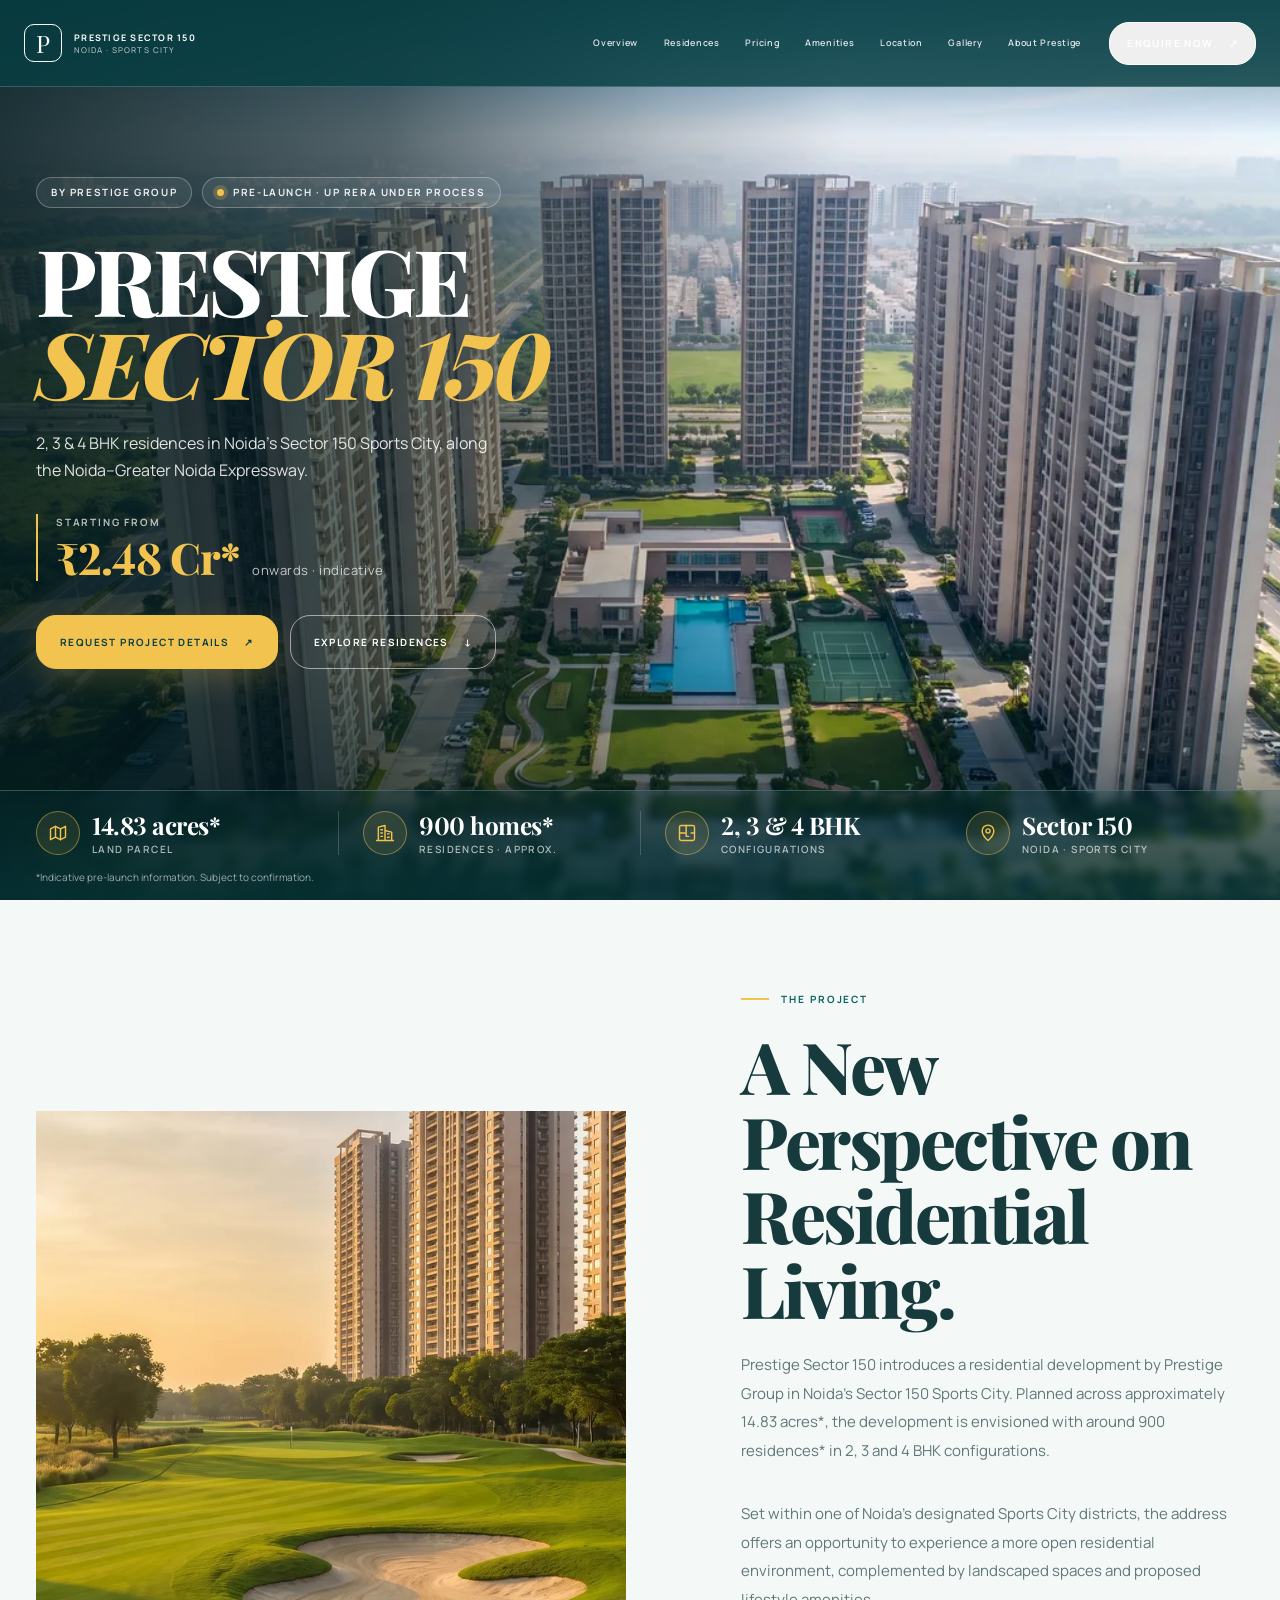
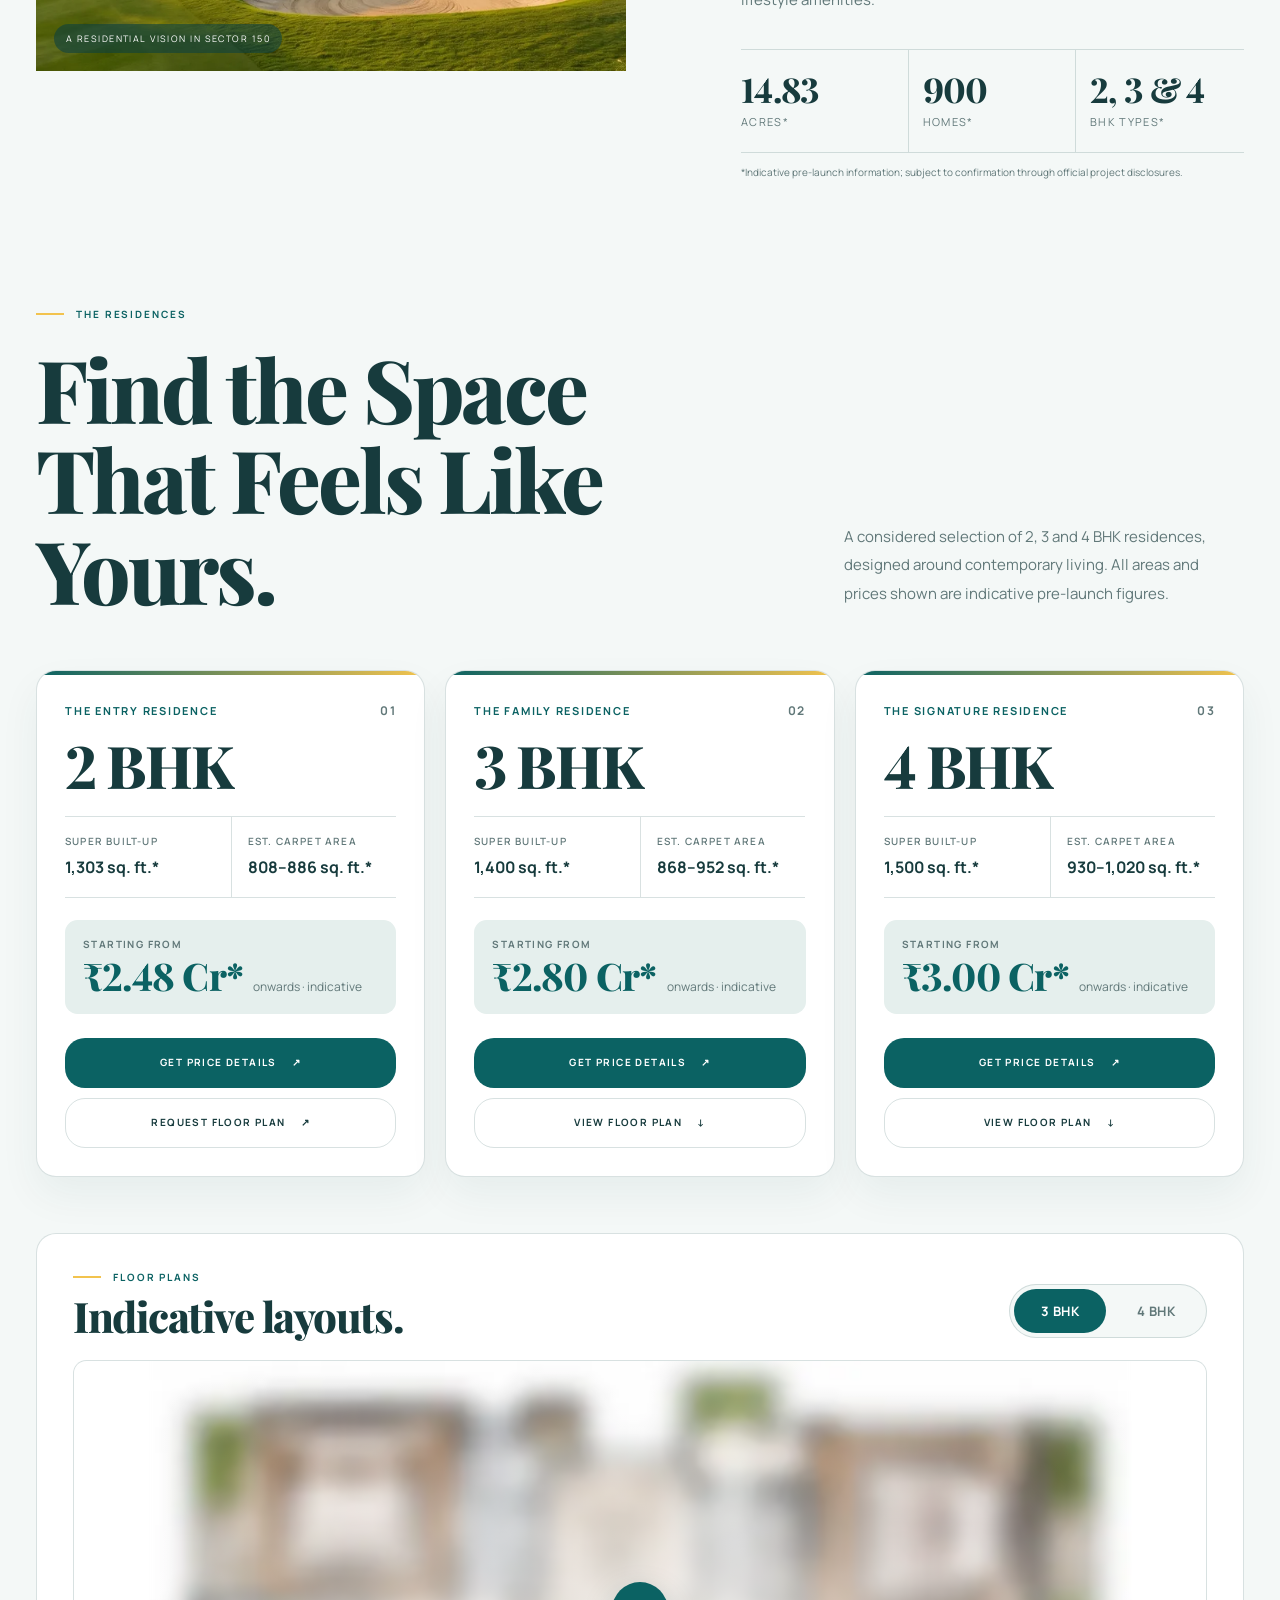
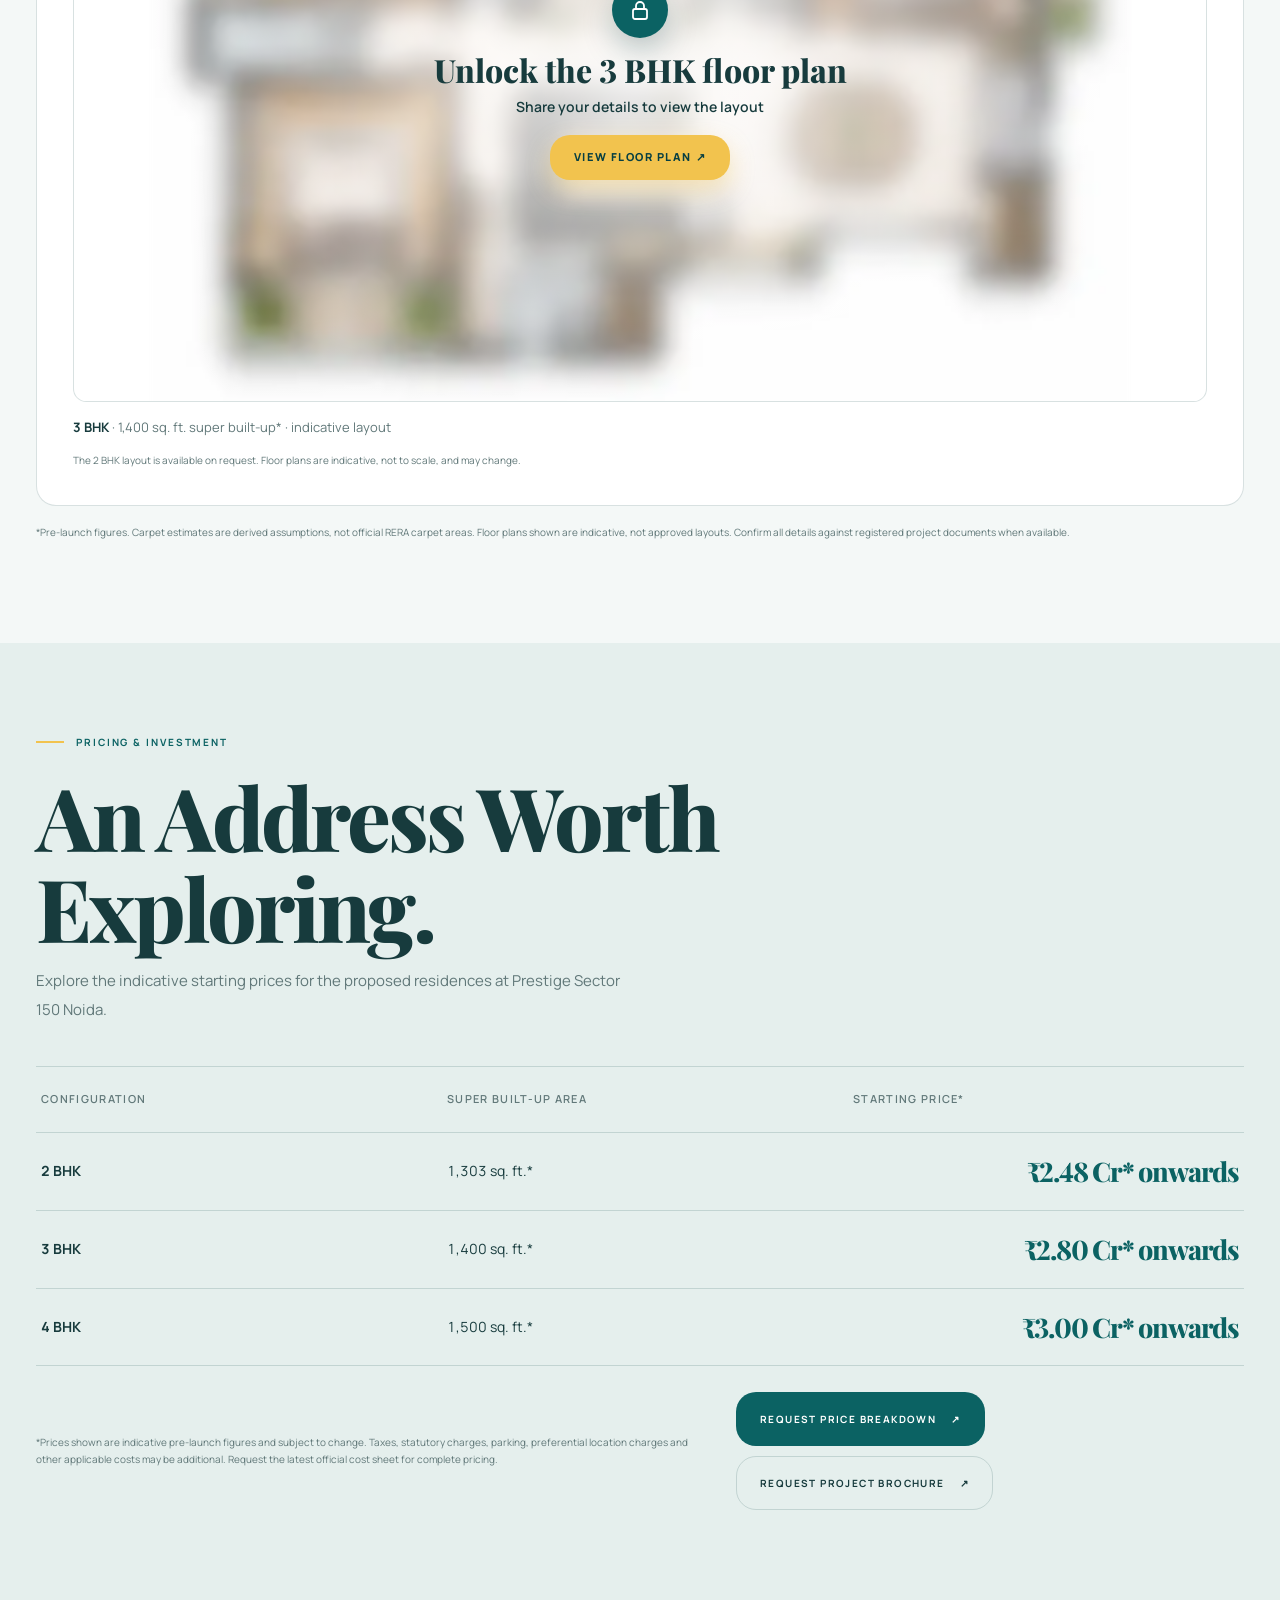
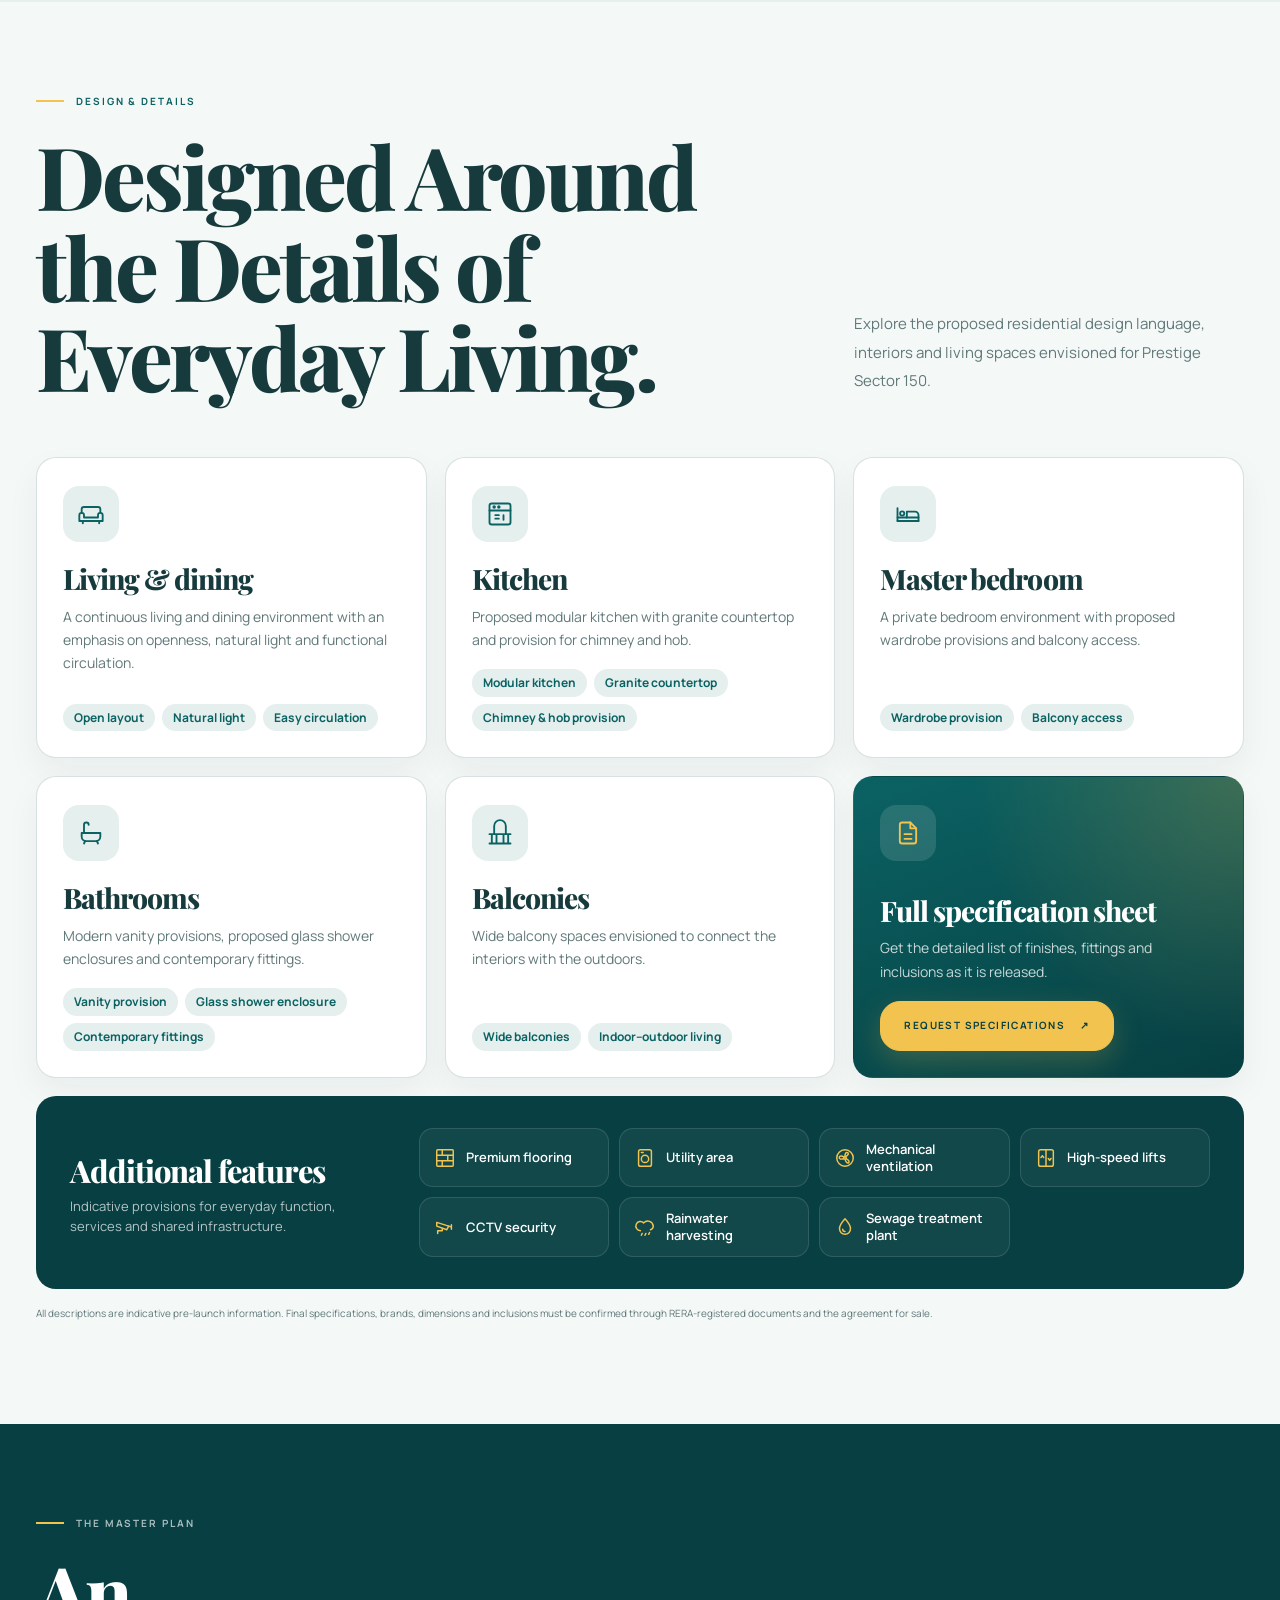
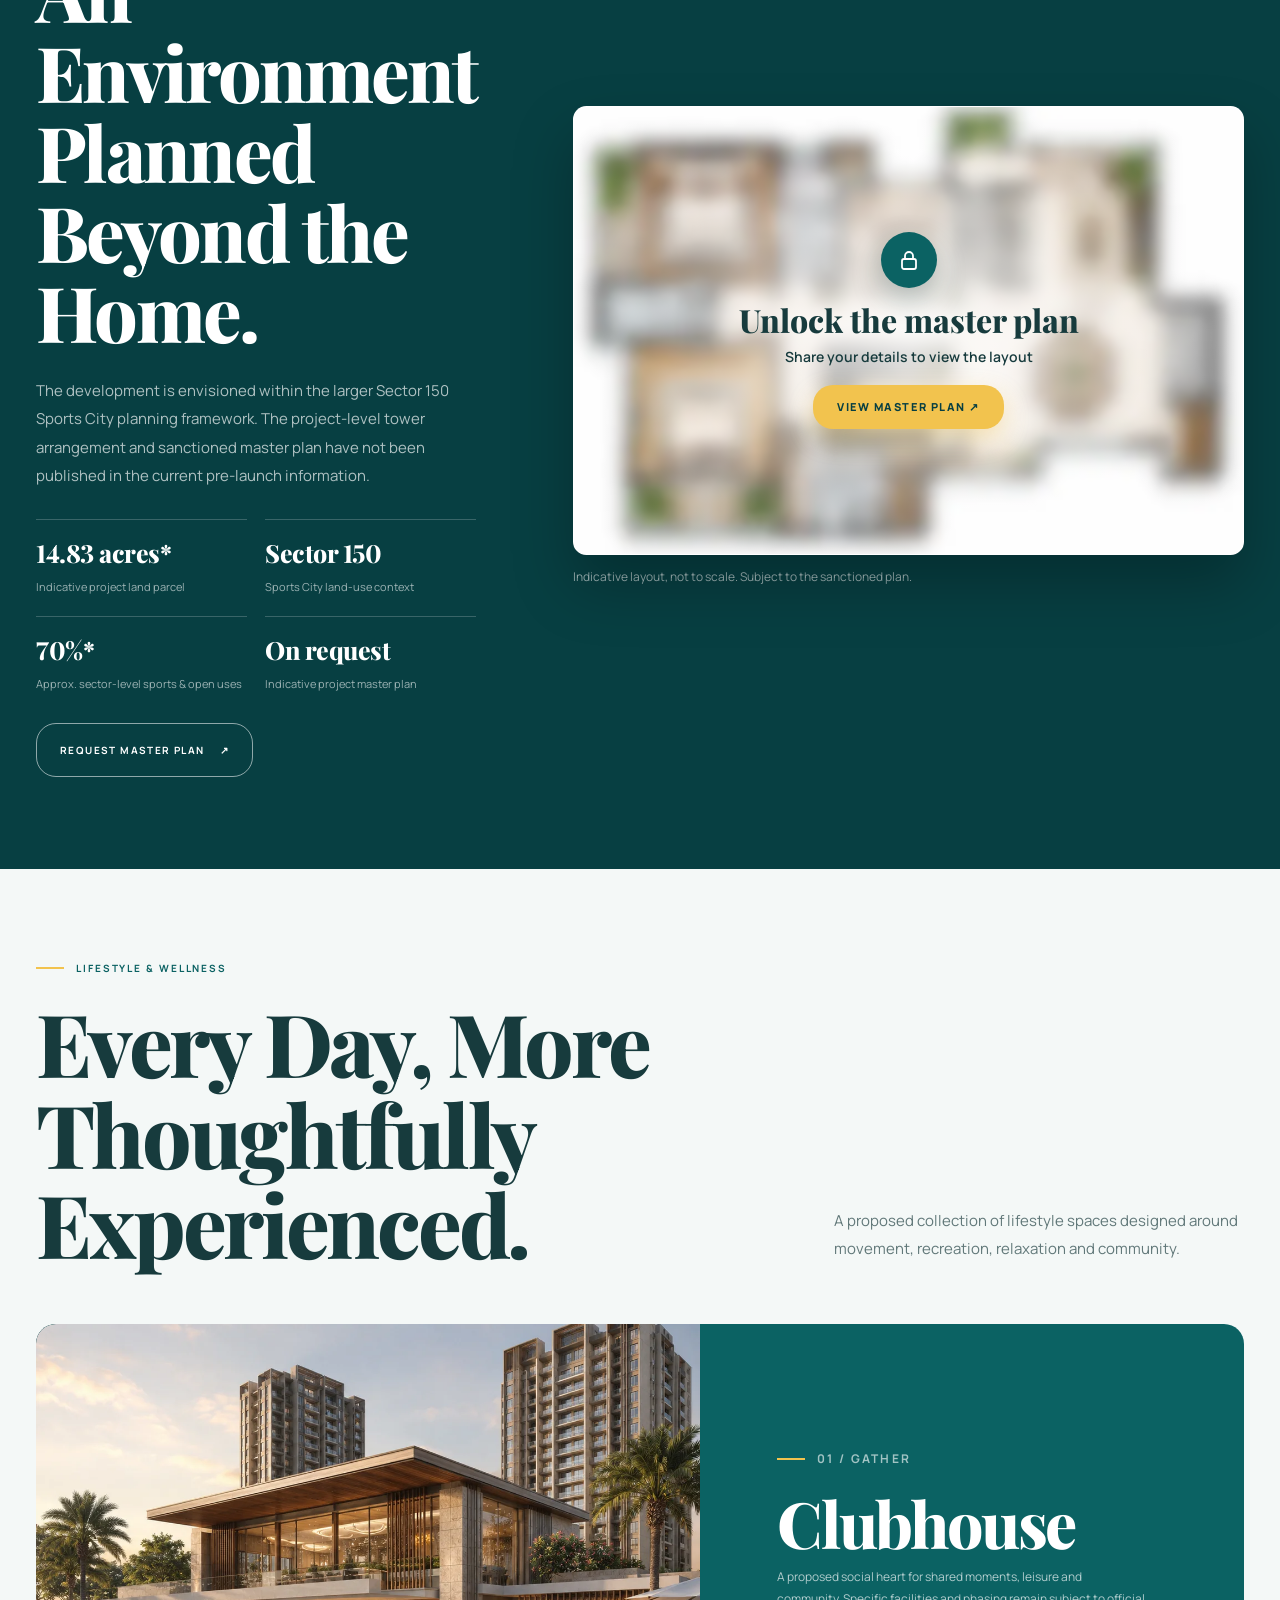
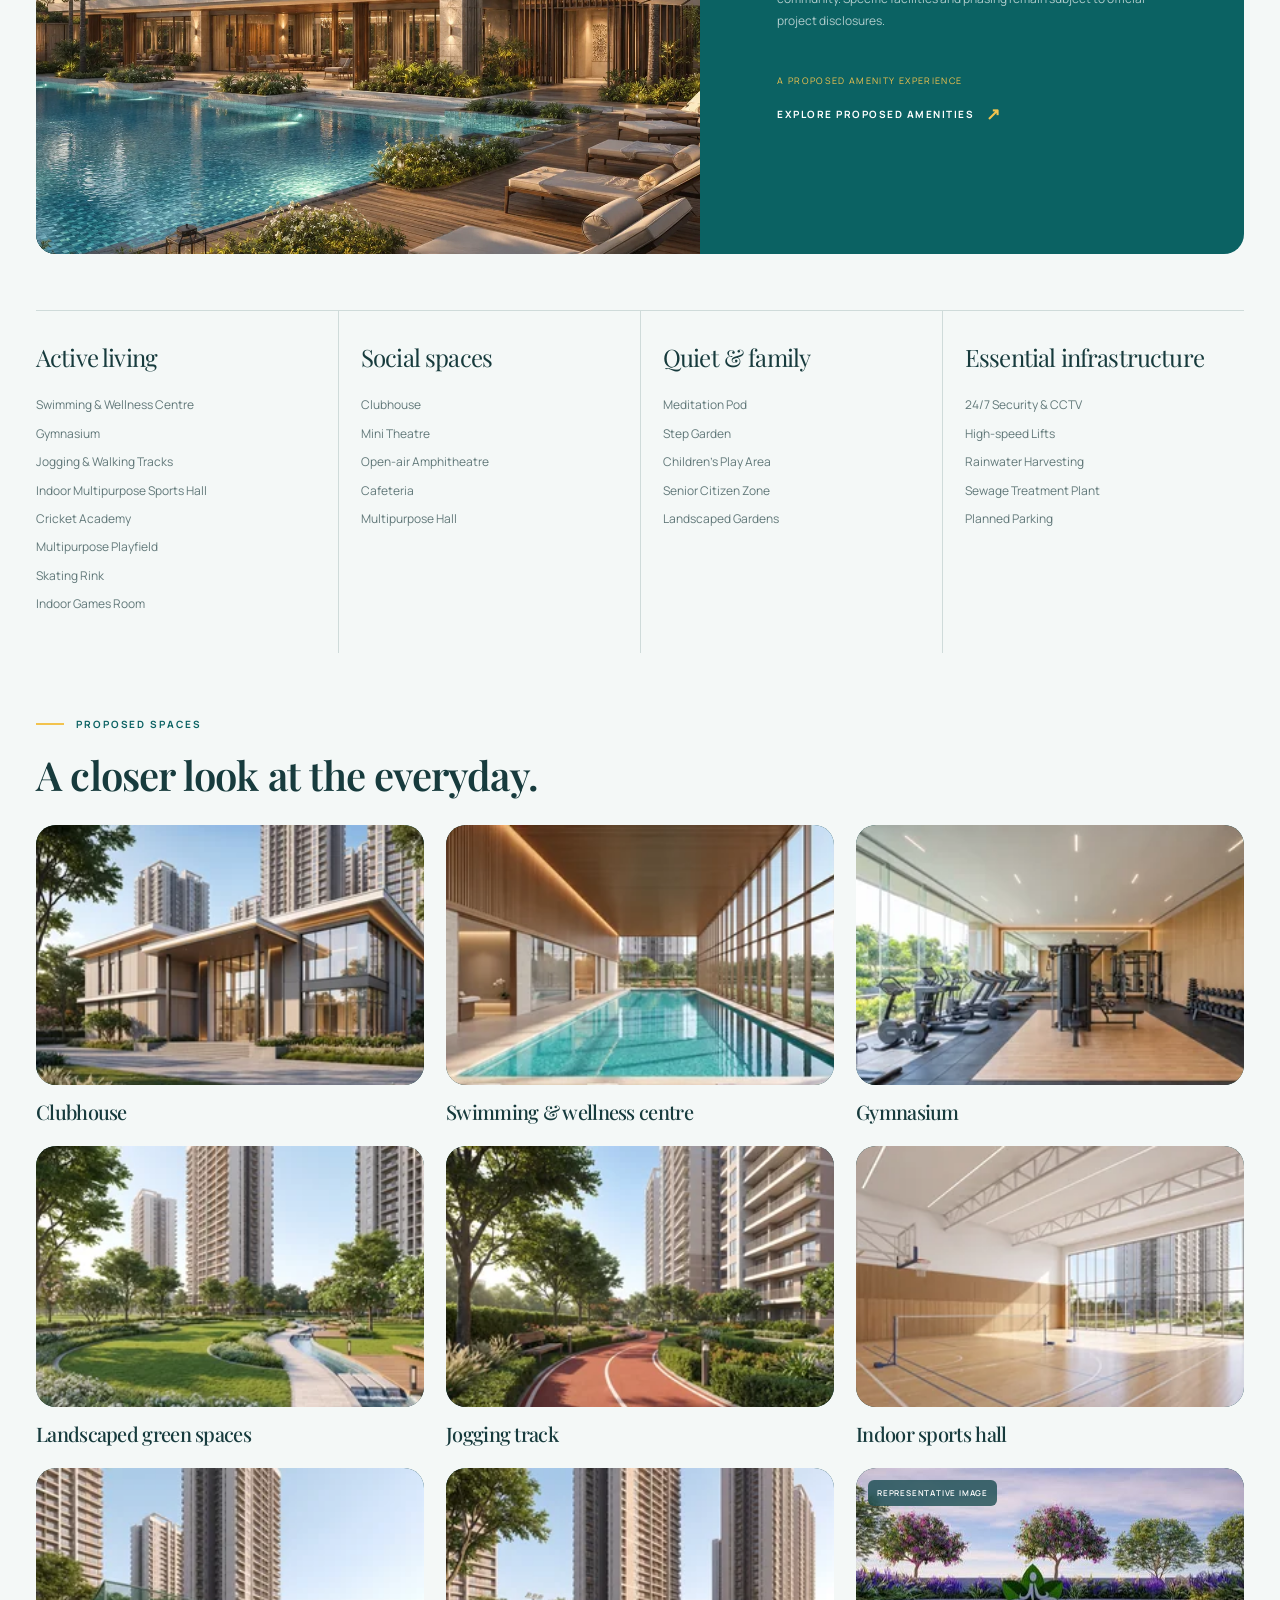
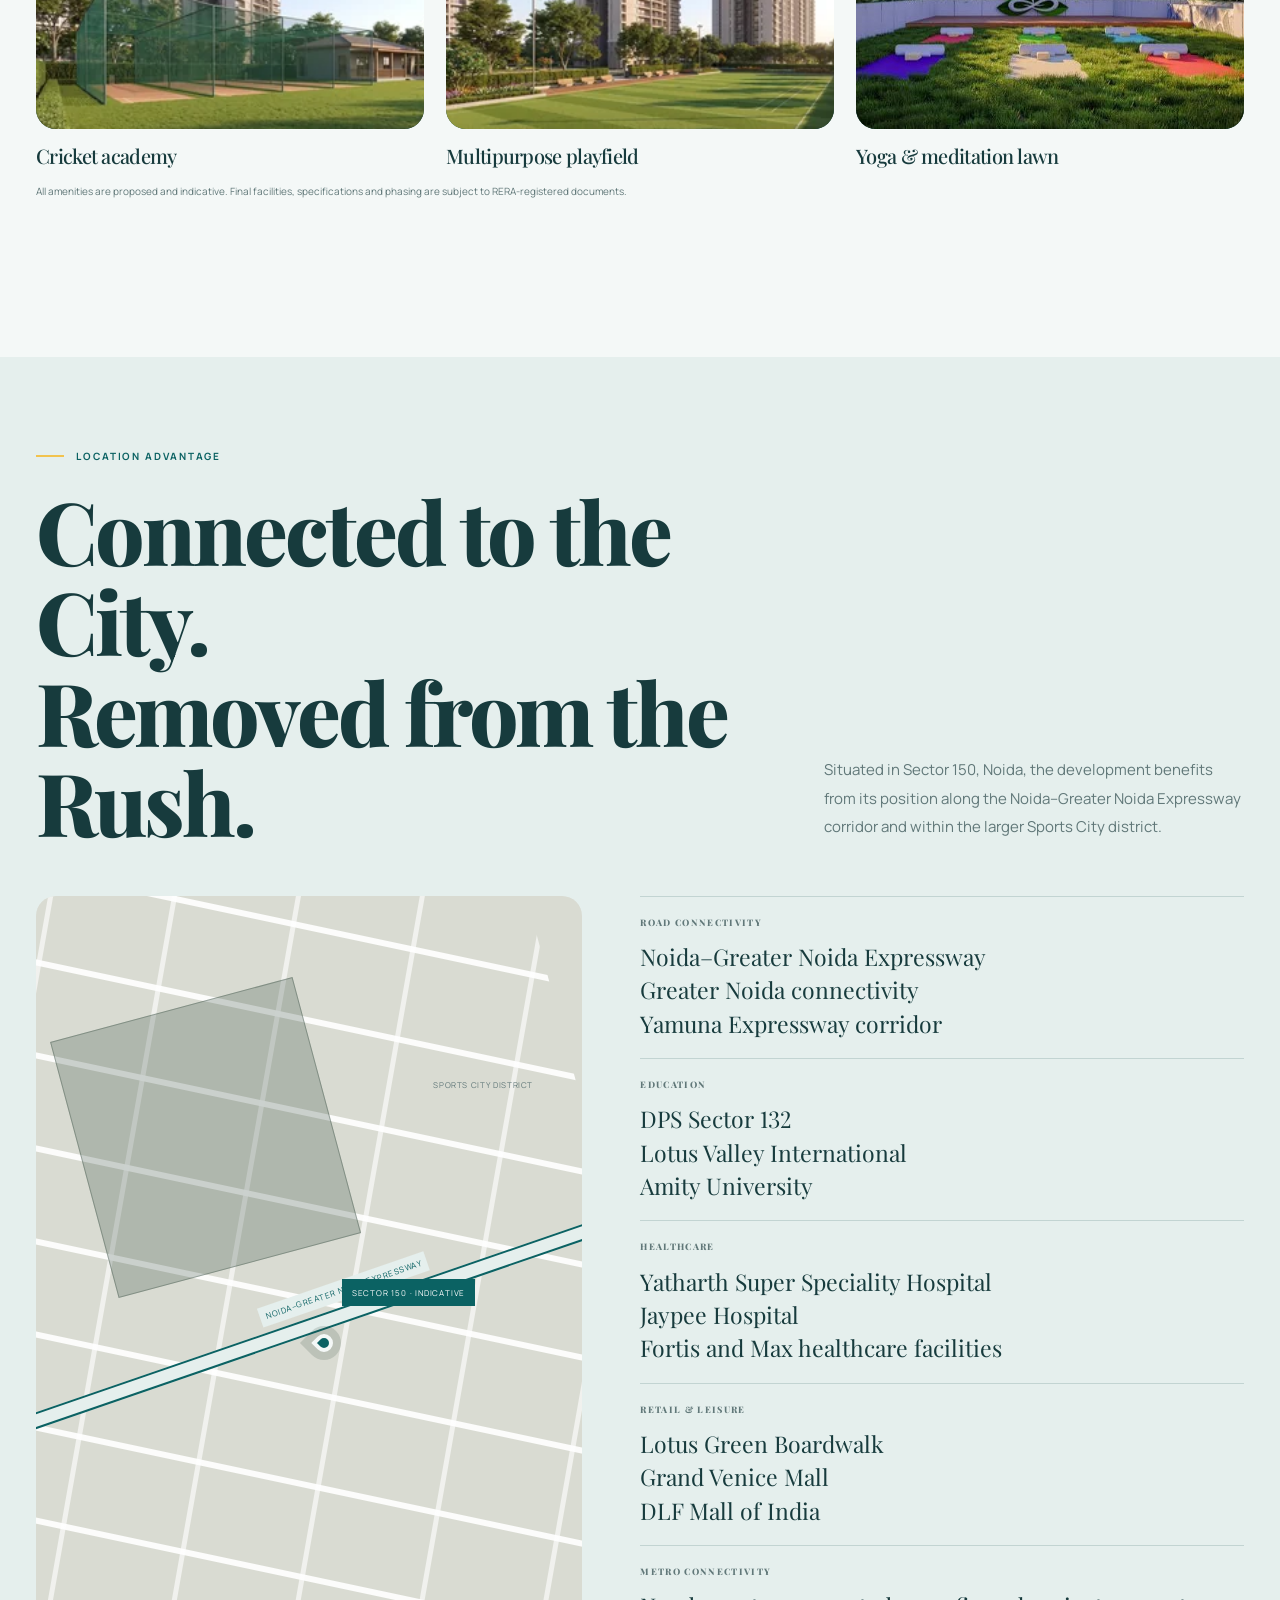
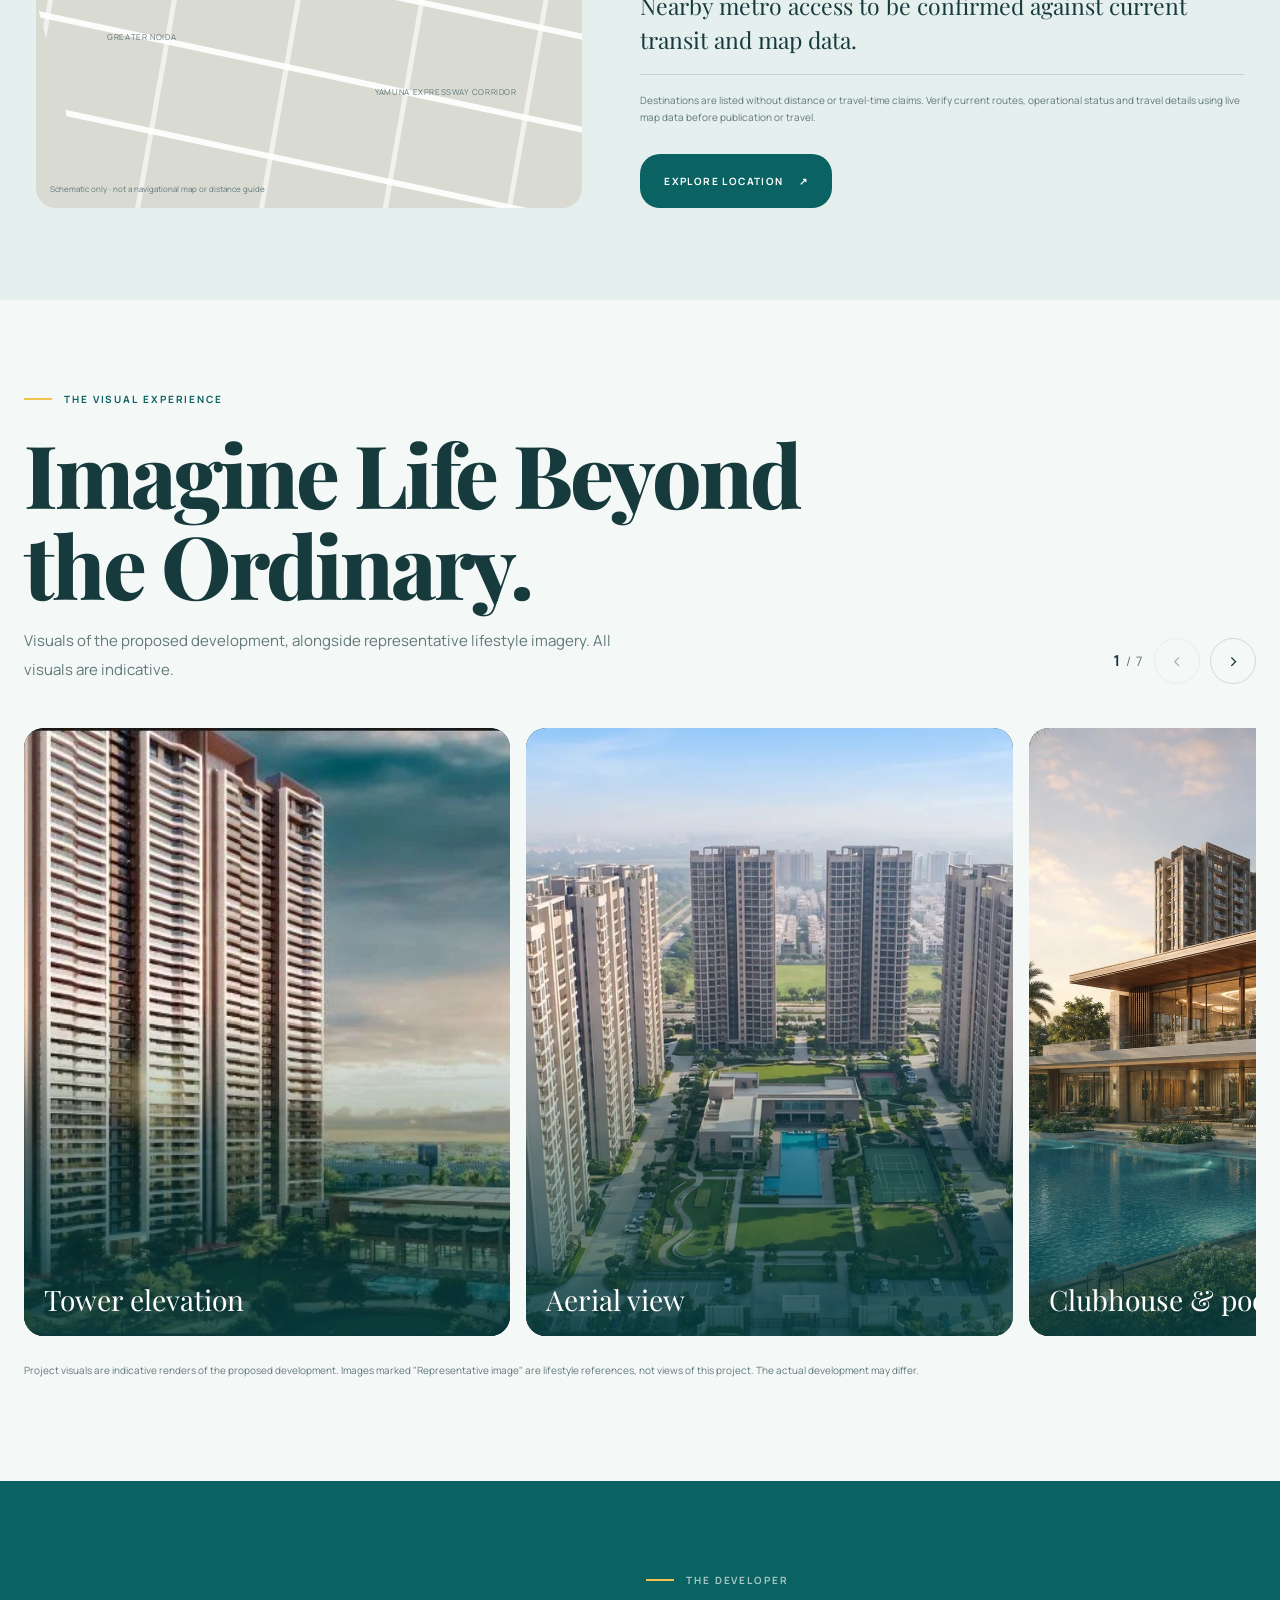
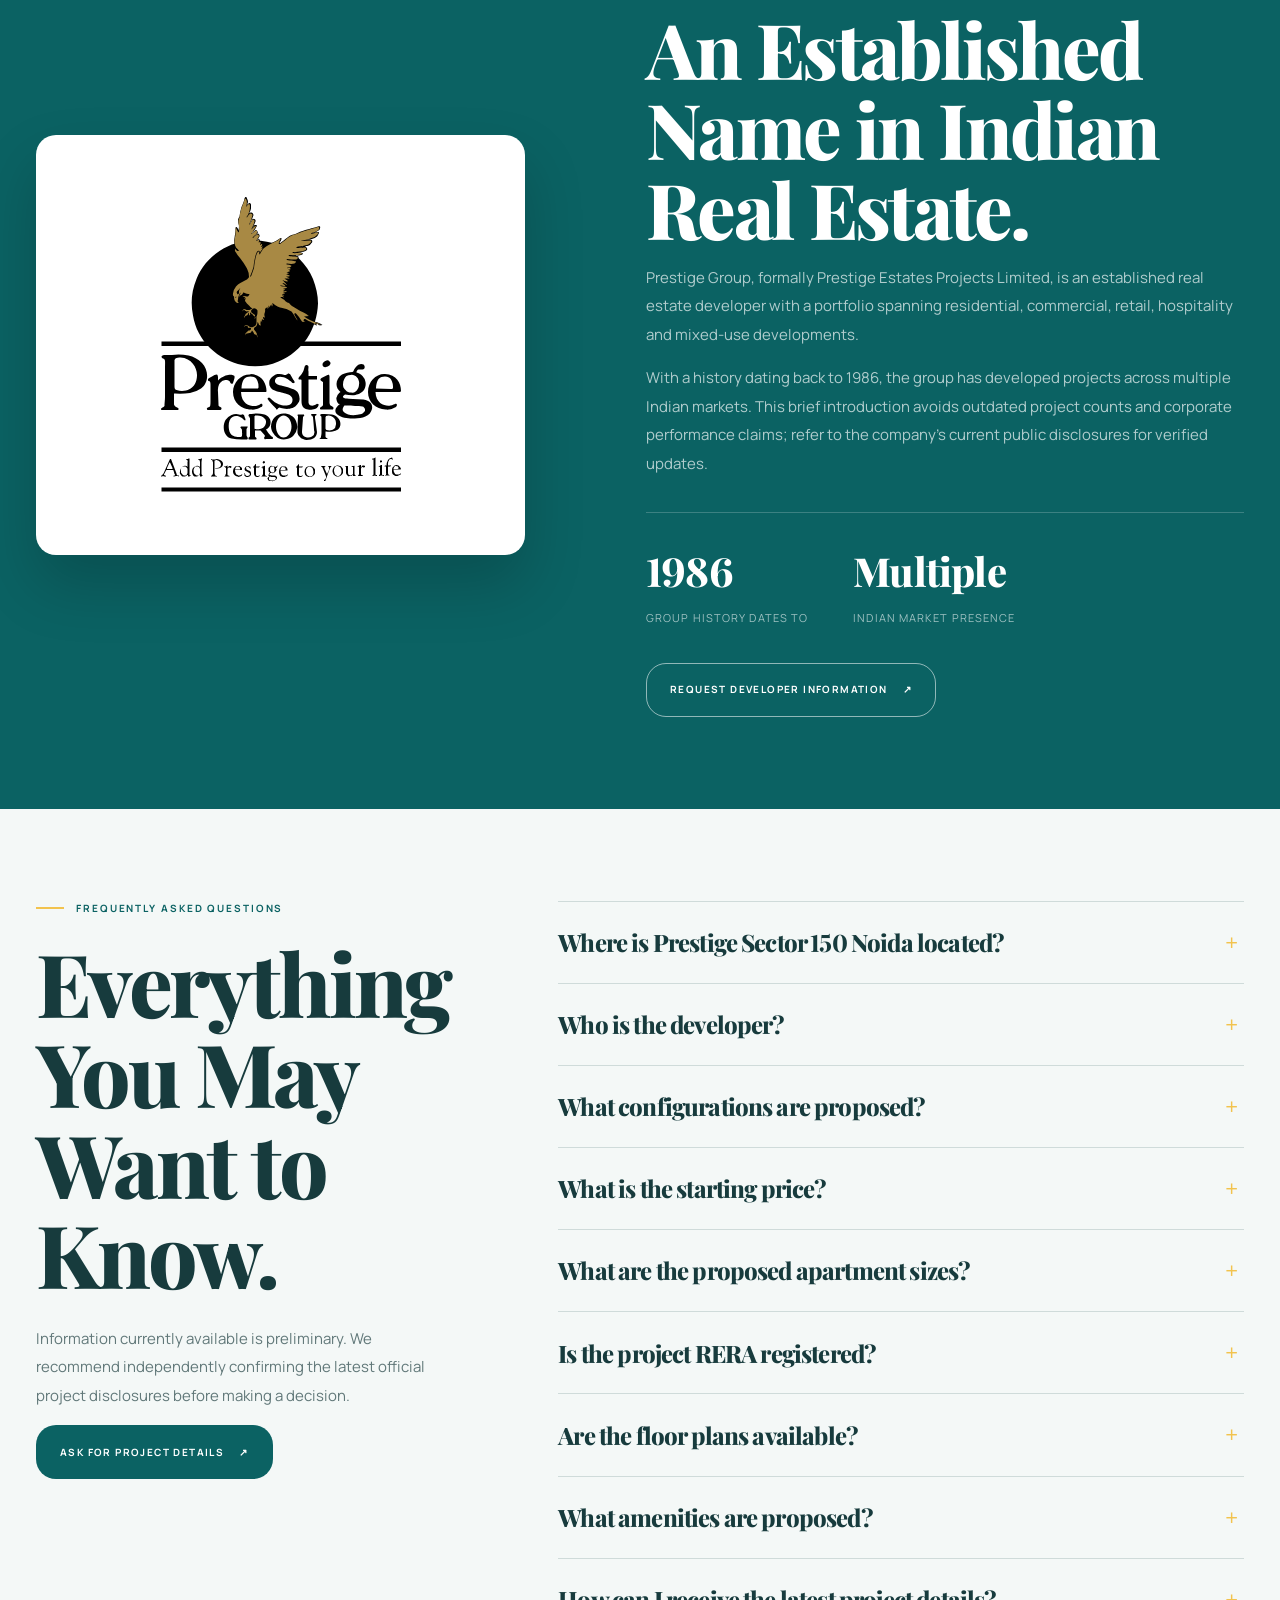
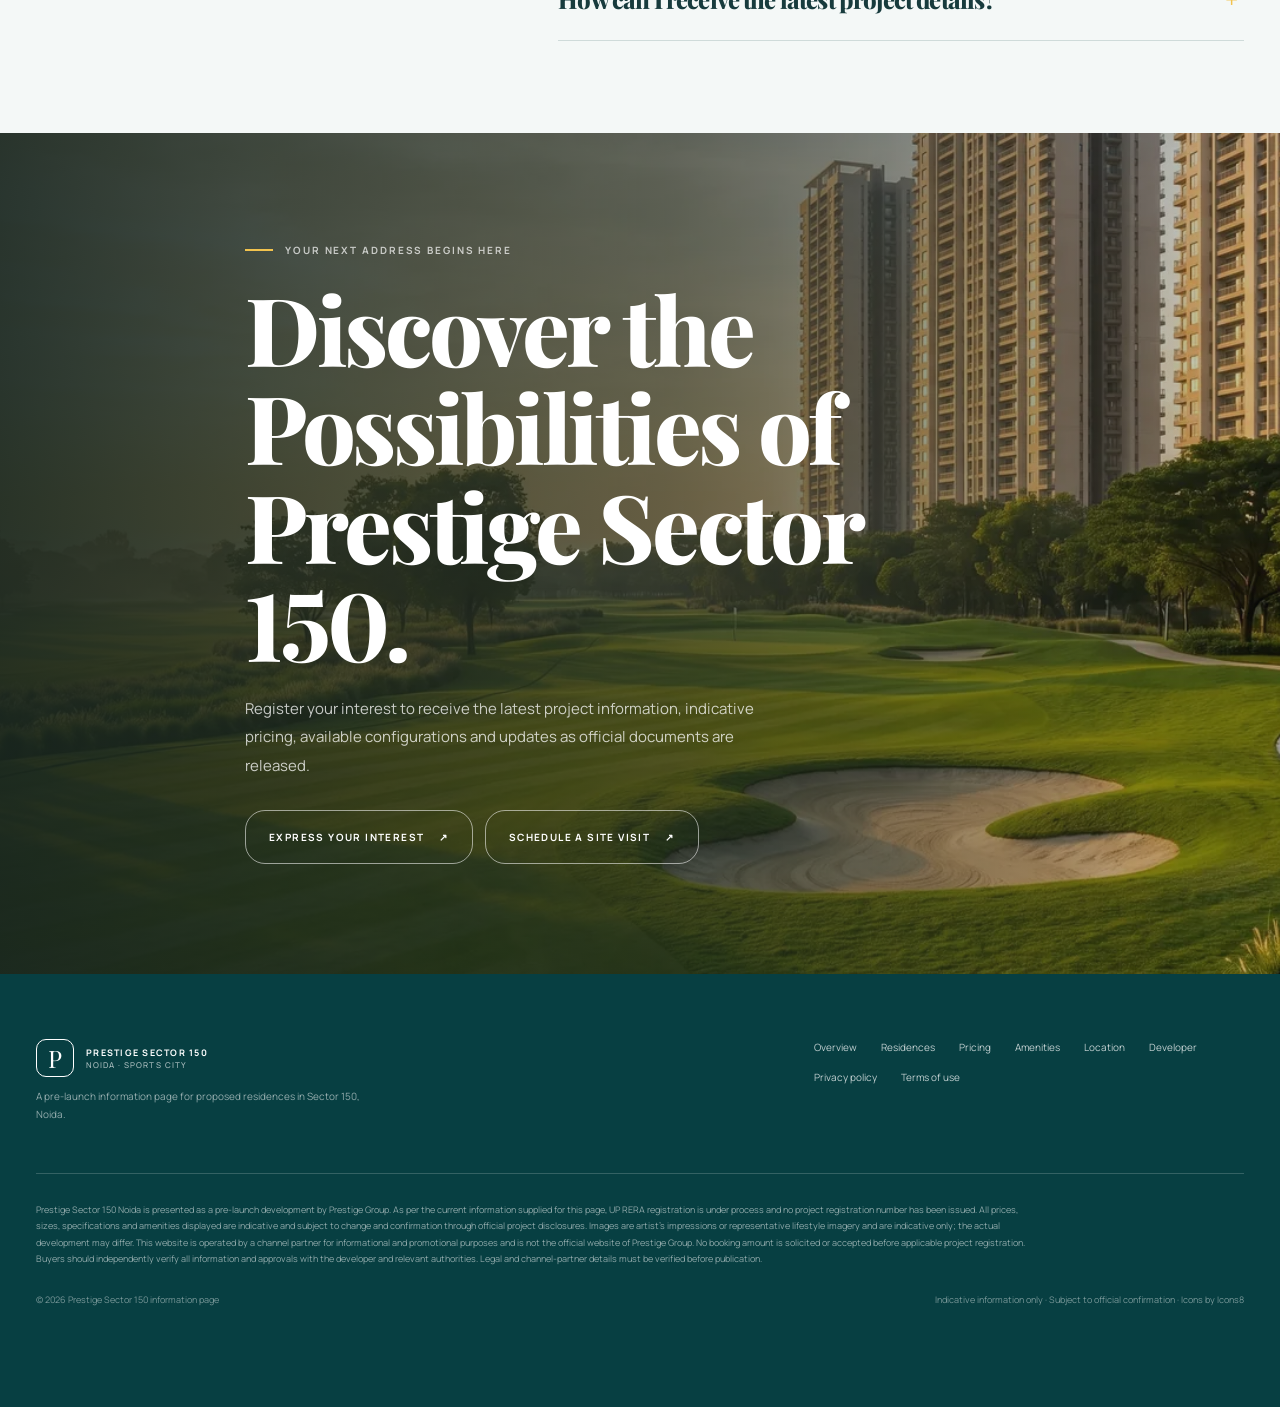
==== commit 4ae58a30: "Redesign design section, lock master plan, drop consent checkbox Design & details: icon cards with h" ====
--- a/index.html
+++ b/index.html
@@ -184,7 +184,7 @@
             </div>
           </div>
           <figure class="plan-panel" id="plan-3bhk" role="tabpanel" aria-labelledby="tab-3bhk">
-            <button class="plan-image plan-locked" type="button" data-plan-lock data-full="images/floor-plan-3bhk.webp" data-full-size="images/floor-plan-3bhk.png" aria-label="Unlock the 3 BHK floor plan: opens the enquiry form">
+            <button class="plan-image plan-locked" type="button" data-plan-lock="floor" data-full="images/floor-plan-3bhk.webp" data-full-size="images/floor-plan-3bhk.png" aria-label="Unlock the 3 BHK floor plan: opens the enquiry form">
               <img src="images/floor-plan-3bhk-preview.webp" alt="Blurred preview of the indicative 3 BHK floor plan" width="1536" height="1024" loading="lazy" decoding="async">
               <span class="plan-lock-overlay" aria-hidden="true">
                 <span class="plan-lock-icon"></span>
@@ -197,7 +197,7 @@
             <figcaption><span><strong>3 BHK</strong> · 1,400 sq. ft. super built-up* · indicative layout</span></figcaption>
           </figure>
           <figure class="plan-panel" id="plan-4bhk" role="tabpanel" aria-labelledby="tab-4bhk" hidden>
-            <button class="plan-image plan-locked" type="button" data-plan-lock data-full="images/floor-plan-4bhk.webp" data-full-size="images/floor-plan-4bhk.png" aria-label="Unlock the 4 BHK floor plan: opens the enquiry form">
+            <button class="plan-image plan-locked" type="button" data-plan-lock="floor" data-full="images/floor-plan-4bhk.webp" data-full-size="images/floor-plan-4bhk.png" aria-label="Unlock the 4 BHK floor plan: opens the enquiry form">
               <img src="images/floor-plan-4bhk-preview.webp" alt="Blurred preview of the indicative 4 BHK floor plan" width="1536" height="1024" loading="lazy" decoding="async">
               <span class="plan-lock-overlay" aria-hidden="true">
                 <span class="plan-lock-icon"></span>
@@ -245,31 +245,85 @@
           <p class="section-intro">Explore the proposed residential design language, interiors and living spaces envisioned for Prestige Sector 150.</p>
         </div>
         <div class="spec-grid">
-          <article class="spec-item reveal"><span class="spec-number">01</span>
+          <article class="spec-card reveal">
+            <div class="spec-card-head">
+              <span class="spec-icon spec-icon-living" aria-hidden="true"></span>
+            </div>
             <h3>Living &amp; dining</h3>
             <p>A continuous living and dining environment with an emphasis on openness, natural light and functional circulation.</p>
-          </article>
-          <article class="spec-item reveal"><span class="spec-number">02</span>
+            <ul class="spec-tags" aria-label="Living and dining highlights">
+              <li>Open layout</li>
+              <li>Natural light</li>
+              <li>Easy circulation</li>
+            </ul>
+          </article>
+          <article class="spec-card reveal">
+            <div class="spec-card-head">
+              <span class="spec-icon spec-icon-kitchen" aria-hidden="true"></span>
+            </div>
             <h3>Kitchen</h3>
             <p>Proposed modular kitchen with granite countertop and provision for chimney and hob.</p>
-          </article>
-          <article class="spec-item reveal"><span class="spec-number">03</span>
+            <ul class="spec-tags" aria-label="Kitchen highlights">
+              <li>Modular kitchen</li>
+              <li>Granite countertop</li>
+              <li>Chimney &amp; hob provision</li>
+            </ul>
+          </article>
+          <article class="spec-card reveal">
+            <div class="spec-card-head">
+              <span class="spec-icon spec-icon-bedroom" aria-hidden="true"></span>
+            </div>
             <h3>Master bedroom</h3>
             <p>A private bedroom environment with proposed wardrobe provisions and balcony access.</p>
-          </article>
-          <article class="spec-item reveal"><span class="spec-number">04</span>
+            <ul class="spec-tags" aria-label="Master bedroom highlights">
+              <li>Wardrobe provision</li>
+              <li>Balcony access</li>
+            </ul>
+          </article>
+          <article class="spec-card reveal">
+            <div class="spec-card-head">
+              <span class="spec-icon spec-icon-bath" aria-hidden="true"></span>
+            </div>
             <h3>Bathrooms</h3>
             <p>Modern vanity provisions, proposed glass shower enclosures and contemporary fittings.</p>
-          </article>
-          <article class="spec-item reveal"><span class="spec-number">05</span>
+            <ul class="spec-tags" aria-label="Bathrooms highlights">
+              <li>Vanity provision</li>
+              <li>Glass shower enclosure</li>
+              <li>Contemporary fittings</li>
+            </ul>
+          </article>
+          <article class="spec-card reveal">
+            <div class="spec-card-head">
+              <span class="spec-icon spec-icon-balcony" aria-hidden="true"></span>
+            </div>
             <h3>Balconies</h3>
             <p>Wide balcony spaces envisioned to connect the interiors with the outdoors.</p>
-          </article>
-          <article class="spec-item reveal"><span class="spec-number">06</span>
+            <ul class="spec-tags" aria-label="Balconies highlights">
+              <li>Wide balconies</li>
+              <li>Indoor–outdoor living</li>
+            </ul>
+          </article>
+          <article class="spec-card spec-card-cta reveal">
+            <span class="spec-icon spec-icon-doc" aria-hidden="true"></span>
+            <h3>Full specification sheet</h3>
+            <p>Get the detailed list of finishes, fittings and inclusions as it is released.</p>
+            <button class="btn btn-gold" type="button" data-enquiry="Download Brochure">Request specifications <span aria-hidden="true">↗</span></button>
+          </article>
+        </div>
+        <div class="spec-features reveal">
+          <div class="spec-features-head">
             <h3>Additional features</h3>
             <p>Indicative provisions for everyday function, services and shared infrastructure.</p>
-            <div class="feature-tags"><span>Premium flooring</span><span>Utility area</span><span>Mechanical ventilation</span><span>High-speed lifts</span><span>CCTV security</span><span>Rainwater harvesting</span><span>Sewage treatment plant</span></div>
-          </article>
+          </div>
+          <ul class="spec-feature-list">
+            <li><span class="feature-icon feature-icon-floor" aria-hidden="true"></span>Premium flooring</li>
+            <li><span class="feature-icon feature-icon-utility" aria-hidden="true"></span>Utility area</li>
+            <li><span class="feature-icon feature-icon-fan" aria-hidden="true"></span>Mechanical ventilation</li>
+            <li><span class="feature-icon feature-icon-lift" aria-hidden="true"></span>High-speed lifts</li>
+            <li><span class="feature-icon feature-icon-cctv" aria-hidden="true"></span>CCTV security</li>
+            <li><span class="feature-icon feature-icon-rain" aria-hidden="true"></span>Rainwater harvesting</li>
+            <li><span class="feature-icon feature-icon-stp" aria-hidden="true"></span>Sewage treatment plant</li>
+          </ul>
         </div>
         <p class="footnote" style="margin-top:16px;">All descriptions are indicative pre-launch information. Final specifications, brands, dimensions and inclusions must be confirmed through RERA-registered documents and the agreement for sale.</p>
       </div>
@@ -285,13 +339,23 @@
             <div><strong>14.83 acres*</strong><span>Indicative project land parcel</span></div>
             <div><strong>Sector 150</strong><span>Sports City land-use context</span></div>
             <div><strong>70%*</strong><span>Approx. sector-level sports &amp; open uses</span></div>
-            <div><strong>Not published</strong><span>Sanctioned project master plan</span></div>
+            <div><strong>On request</strong><span>Indicative project master plan</span></div>
           </div><button class="btn btn-light" type="button" data-enquiry="Request Master Plan">Request master plan <span aria-hidden="true">↗</span></button>
         </div>
-        <div class="plan-placeholder reveal" role="img" aria-label="Master plan availability placeholder. This is not an approved development layout.">
-          <div class="plan-lines"></div>
-          <div class="plan-outline"></div>
-          <div class="plan-center"><span>Official project plan</span><strong>Awaiting release</strong><small>No conceptual drawing is presented as a sanctioned layout.</small></div><span class="art-label">Availability placeholder · not an approved plan</span>
+        <div class="master-plan-lock reveal">
+          <!-- Placeholder: shows the 4 BHK floor plan until the official master plan is available.
+               To use the real plan, change data-full / data-full-size and the preview img src. -->
+          <button class="plan-image plan-locked master-plan-image" type="button" data-plan-lock="master" data-full="images/floor-plan-4bhk.webp" data-full-size="images/floor-plan-4bhk.png" aria-label="Unlock the master plan: opens the enquiry form">
+            <img src="images/floor-plan-4bhk-preview.webp" alt="Blurred preview of the indicative master plan" width="1536" height="1024" loading="lazy" decoding="async">
+            <span class="plan-lock-overlay" aria-hidden="true">
+              <span class="plan-lock-icon"></span>
+              <strong>Unlock the master plan</strong>
+              <span class="plan-lock-text">Share your details to view the layout</span>
+              <span class="plan-lock-cta">View master plan ↗</span>
+            </span>
+            <span class="plan-zoom" aria-hidden="true">View full size ↗</span>
+          </button>
+          <p class="master-plan-note">Indicative layout, not to scale. Subject to the sanctioned plan.</p>
         </div>
       </div>
     </section>
@@ -564,7 +628,6 @@
           <div class="form-field"><label for="mobile-number">Mobile number *</label><input id="mobile-number" name="mobile" type="tel" inputmode="tel" autocomplete="tel" required placeholder="+91 98765 43210" aria-describedby="mobile-help"><small id="mobile-help" class="footnote">Enter a valid 10-digit Indian mobile number.</small></div>
           <div class="form-field"><label for="email-address">Email address <span style="font-weight:400;letter-spacing:0;text-transform:none;">(optional)</span></label><input id="email-address" name="email" type="email" autocomplete="email" placeholder="you@example.com"></div>
         </div>
-        <label class="consent-row"><input type="checkbox" name="consent" required><span>I agree to be contacted about Prestige Sector 150 project information, in accordance with the <a href="privacy/" target="_blank" rel="noopener">Privacy Policy</a>. Consent is required to submit this request.</span></label>
         <button class="btn btn-dark form-submit" type="submit">Submit enquiry <span aria-hidden="true">↗</span></button>
         <p class="form-status" id="form-status" role="status" aria-live="polite"></p>
         <p class="form-privacy">Demo form: no personal information is sent or stored. A secure CRM/API destination must be configured before this form is used for live leads.</p>
--- a/styles.css
+++ b/styles.css
@@ -5329,3 +5329,398 @@
 .config-card .config-specs dd {
   font-size: clamp(11px, 4.8cqi, 17px);
 }
+
+/* ==========================================================================
+   Design & details: room cards with icons, CTA card, features strip
+   ========================================================================== */
+.spec-grid {
+  display: grid;
+  grid-template-columns: repeat(3, minmax(0, 1fr));
+  gap: 18px;
+  border: 0;
+  background: none;
+}
+
+.spec-card {
+  position: relative;
+  display: flex;
+  flex-direction: column;
+  min-width: 0;
+  padding: 28px 26px 26px;
+  border: 1px solid var(--color-line);
+  border-radius: var(--radius);
+  background: var(--color-surface);
+  box-shadow: 0 14px 34px rgba(var(--rgb-deep), .05);
+  transition: transform .3s ease, box-shadow .3s ease, border-color .3s ease;
+}
+
+.spec-card:hover {
+  border-color: rgba(var(--rgb-primary), .3);
+  box-shadow: 0 22px 46px rgba(var(--rgb-deep), .1);
+  transform: translateY(-4px);
+}
+
+.spec-card-head {
+  display: flex;
+  align-items: flex-start;
+  justify-content: space-between;
+  margin-bottom: 22px;
+}
+
+.spec-icon {
+  position: relative;
+  display: block;
+  width: 56px;
+  height: 56px;
+  flex: 0 0 auto;
+  border-radius: 16px;
+  background: var(--color-soft);
+}
+
+.spec-icon::after {
+  position: absolute;
+  inset: 14px;
+  background: var(--color-primary);
+  -webkit-mask-position: center;
+  mask-position: center;
+  -webkit-mask-repeat: no-repeat;
+  mask-repeat: no-repeat;
+  -webkit-mask-size: contain;
+  mask-size: contain;
+  content: '';
+}
+
+.spec-card .spec-number {
+  color: rgba(var(--rgb-text), .25);
+  font-family: var(--font-heading);
+  font-size: 30px;
+  font-weight: 800;
+  line-height: 1;
+}
+
+.spec-card h3 {
+  margin: 0 0 10px;
+  color: var(--color-text);
+  font-size: clamp(24px, 2.2vw, 30px);
+  line-height: 1.1;
+}
+
+.spec-card p {
+  margin: 0 0 18px;
+  color: var(--color-muted);
+  font-size: 14px;
+  line-height: 1.65;
+}
+
+.spec-tags {
+  display: flex;
+  flex-wrap: wrap;
+  gap: 7px;
+  margin: auto 0 0;
+  padding: 0;
+  list-style: none;
+}
+
+.spec-tags li {
+  padding: 6px 11px;
+  border-radius: 999px;
+  background: var(--color-soft);
+  color: var(--color-primary);
+  font-size: 12px;
+  font-weight: 700;
+  line-height: 1.3;
+}
+
+/* CTA card */
+.spec-card-cta {
+  justify-content: flex-end;
+  border-color: transparent;
+  background:
+    radial-gradient(circle at 100% 0%, rgba(242, 195, 78, .22), transparent 55%),
+    linear-gradient(160deg, var(--color-primary), var(--color-deep));
+  color: var(--color-primary-contrast);
+}
+
+.spec-card-cta .spec-icon {
+  margin-bottom: auto;
+  background: rgba(255, 255, 255, .12);
+}
+
+.spec-card-cta .spec-icon::after {
+  background: var(--color-gold);
+}
+
+.spec-card-cta h3 {
+  margin-top: 28px;
+  color: var(--color-primary-contrast);
+}
+
+.spec-card-cta p {
+  color: rgba(var(--rgb-white), .78);
+}
+
+.spec-card-cta .btn {
+  align-self: flex-start;
+  min-height: 50px;
+}
+
+/* Additional features strip */
+.spec-features {
+  display: grid;
+  grid-template-columns: minmax(0, .8fr) minmax(0, 2fr);
+  align-items: center;
+  gap: 32px;
+  margin-top: 18px;
+  padding: 32px 34px;
+  border-radius: var(--radius);
+  background: var(--color-deep);
+  color: var(--color-primary-contrast);
+}
+
+.spec-features-head .spec-number {
+  color: var(--color-gold);
+  font-family: var(--font-heading);
+  font-size: 22px;
+  font-weight: 800;
+}
+
+.spec-features-head h3 {
+  margin: 6px 0 8px;
+  color: var(--color-primary-contrast);
+  font-size: clamp(24px, 2.4vw, 32px);
+  line-height: 1.1;
+}
+
+.spec-features-head p {
+  margin: 0;
+  color: rgba(var(--rgb-white), .7);
+  font-size: 13px;
+  line-height: 1.6;
+}
+
+.spec-feature-list {
+  display: grid;
+  grid-template-columns: repeat(4, minmax(0, 1fr));
+  gap: 10px;
+  margin: 0;
+  padding: 0;
+  list-style: none;
+}
+
+.spec-feature-list li {
+  display: flex;
+  align-items: center;
+  gap: 10px;
+  min-width: 0;
+  padding: 12px 14px;
+  border: 1px solid rgba(var(--rgb-white), .12);
+  border-radius: 14px;
+  background: rgba(var(--rgb-white), .05);
+  font-size: 13px;
+  font-weight: 600;
+  line-height: 1.3;
+}
+
+.feature-icon {
+  width: 22px;
+  height: 22px;
+  flex: 0 0 auto;
+  background: var(--color-gold);
+  -webkit-mask-position: center;
+  mask-position: center;
+  -webkit-mask-repeat: no-repeat;
+  mask-repeat: no-repeat;
+  -webkit-mask-size: contain;
+  mask-size: contain;
+}
+
+@media (max-width: 1040px) {
+  .spec-grid {
+    grid-template-columns: repeat(2, minmax(0, 1fr));
+  }
+
+  .spec-features {
+    grid-template-columns: 1fr;
+    gap: 22px;
+  }
+
+  .spec-feature-list {
+    grid-template-columns: repeat(3, minmax(0, 1fr));
+  }
+}
+
+/* Phones: compact cards (icon beside the title), shorter section */
+@media (max-width: 640px) {
+  .spec-grid {
+    grid-template-columns: 1fr;
+    gap: 12px;
+  }
+
+  .spec-card {
+    display: grid;
+    grid-template-columns: 48px minmax(0, 1fr);
+    grid-template-areas:
+      "head title"
+      "head text"
+      "tags tags";
+    align-items: start;
+    column-gap: 14px;
+    padding: 20px 18px;
+  }
+
+  .spec-card-head {
+    grid-area: head;
+    margin: 0;
+  }
+
+  .spec-card-head .spec-number {
+    display: none;
+  }
+
+  .spec-icon {
+    width: 48px;
+    height: 48px;
+    border-radius: 14px;
+  }
+
+  .spec-icon::after {
+    inset: 12px;
+  }
+
+  .spec-card h3 {
+    grid-area: title;
+    margin: 0 0 4px;
+    font-size: 22px;
+  }
+
+  .spec-card p {
+    grid-area: text;
+    margin: 0;
+    font-size: 13px;
+  }
+
+  .spec-tags {
+    grid-area: tags;
+    margin-top: 14px;
+  }
+
+  .spec-tags li {
+    font-size: 11px;
+  }
+
+  .spec-card-cta {
+    grid-template-areas:
+      "icon title"
+      "icon text"
+      "btn btn";
+  }
+
+  .spec-card-cta .spec-icon {
+    grid-area: icon;
+    margin: 0;
+  }
+
+  .spec-card-cta h3 {
+    margin-top: 0;
+  }
+
+  .spec-card-cta .btn {
+    grid-area: btn;
+    width: 100%;
+    margin-top: 16px;
+  }
+
+  .spec-features {
+    padding: 24px 18px;
+  }
+
+  .spec-feature-list {
+    grid-template-columns: repeat(2, minmax(0, 1fr));
+    gap: 8px;
+  }
+
+  .spec-feature-list li {
+    padding: 10px 11px;
+    font-size: 12px;
+  }
+
+  .feature-icon {
+    width: 18px;
+    height: 18px;
+  }
+}
+
+/* ==========================================================================
+   Design & details: icon masks
+   ========================================================================== */
+.spec-icon-living::after { -webkit-mask-image: url("data:image/svg+xml,%3Csvg%20xmlns%3D%27http%3A%2F%2Fwww.w3.org%2F2000%2Fsvg%27%20viewBox%3D%270%200%2024%2024%27%20fill%3D%27none%27%20stroke%3D%27%23000%27%20stroke-width%3D%271.6%27%20stroke-linecap%3D%27round%27%20stroke-linejoin%3D%27round%27%3E%3Cpath%20d%3D%27M4%2011V8a2%202%200%200%201%202-2h12a2%202%200%200%201%202%202v3%27%2F%3E%3Cpath%20d%3D%27M2%2013a2%202%200%200%201%204%200v2h12v-2a2%202%200%200%201%204%200v5H2z%27%2F%3E%3Cpath%20d%3D%27M5%2018v2M19%2018v2%27%2F%3E%3C%2Fsvg%3E"); mask-image: url("data:image/svg+xml,%3Csvg%20xmlns%3D%27http%3A%2F%2Fwww.w3.org%2F2000%2Fsvg%27%20viewBox%3D%270%200%2024%2024%27%20fill%3D%27none%27%20stroke%3D%27%23000%27%20stroke-width%3D%271.6%27%20stroke-linecap%3D%27round%27%20stroke-linejoin%3D%27round%27%3E%3Cpath%20d%3D%27M4%2011V8a2%202%200%200%201%202-2h12a2%202%200%200%201%202%202v3%27%2F%3E%3Cpath%20d%3D%27M2%2013a2%202%200%200%201%204%200v2h12v-2a2%202%200%200%201%204%200v5H2z%27%2F%3E%3Cpath%20d%3D%27M5%2018v2M19%2018v2%27%2F%3E%3C%2Fsvg%3E"); }
+.spec-icon-kitchen::after { -webkit-mask-image: url("data:image/svg+xml,%3Csvg%20xmlns%3D%27http%3A%2F%2Fwww.w3.org%2F2000%2Fsvg%27%20viewBox%3D%270%200%2024%2024%27%20fill%3D%27none%27%20stroke%3D%27%23000%27%20stroke-width%3D%271.6%27%20stroke-linecap%3D%27round%27%20stroke-linejoin%3D%27round%27%3E%3Crect%20x%3D%273%27%20y%3D%273%27%20width%3D%2718%27%20height%3D%2718%27%20rx%3D%272%27%2F%3E%3Cpath%20d%3D%27M3%209h18M8%2013h3M8%2016h3M15%2013v4%27%2F%3E%3Ccircle%20cx%3D%277%27%20cy%3D%276%27%20r%3D%27.7%27%2F%3E%3Ccircle%20cx%3D%2711%27%20cy%3D%276%27%20r%3D%27.7%27%2F%3E%3C%2Fsvg%3E"); mask-image: url("data:image/svg+xml,%3Csvg%20xmlns%3D%27http%3A%2F%2Fwww.w3.org%2F2000%2Fsvg%27%20viewBox%3D%270%200%2024%2024%27%20fill%3D%27none%27%20stroke%3D%27%23000%27%20stroke-width%3D%271.6%27%20stroke-linecap%3D%27round%27%20stroke-linejoin%3D%27round%27%3E%3Crect%20x%3D%273%27%20y%3D%273%27%20width%3D%2718%27%20height%3D%2718%27%20rx%3D%272%27%2F%3E%3Cpath%20d%3D%27M3%209h18M8%2013h3M8%2016h3M15%2013v4%27%2F%3E%3Ccircle%20cx%3D%277%27%20cy%3D%276%27%20r%3D%27.7%27%2F%3E%3Ccircle%20cx%3D%2711%27%20cy%3D%276%27%20r%3D%27.7%27%2F%3E%3C%2Fsvg%3E"); }
+.spec-icon-bedroom::after { -webkit-mask-image: url("data:image/svg+xml,%3Csvg%20xmlns%3D%27http%3A%2F%2Fwww.w3.org%2F2000%2Fsvg%27%20viewBox%3D%270%200%2024%2024%27%20fill%3D%27none%27%20stroke%3D%27%23000%27%20stroke-width%3D%271.6%27%20stroke-linecap%3D%27round%27%20stroke-linejoin%3D%27round%27%3E%3Cpath%20d%3D%27M3%2018V7M21%2018v-5a3%203%200%200%200-3-3h-7v5%27%2F%3E%3Cpath%20d%3D%27M3%2015h18M3%2018h18%27%2F%3E%3Ccircle%20cx%3D%277%27%20cy%3D%2711.5%27%20r%3D%271.8%27%2F%3E%3C%2Fsvg%3E"); mask-image: url("data:image/svg+xml,%3Csvg%20xmlns%3D%27http%3A%2F%2Fwww.w3.org%2F2000%2Fsvg%27%20viewBox%3D%270%200%2024%2024%27%20fill%3D%27none%27%20stroke%3D%27%23000%27%20stroke-width%3D%271.6%27%20stroke-linecap%3D%27round%27%20stroke-linejoin%3D%27round%27%3E%3Cpath%20d%3D%27M3%2018V7M21%2018v-5a3%203%200%200%200-3-3h-7v5%27%2F%3E%3Cpath%20d%3D%27M3%2015h18M3%2018h18%27%2F%3E%3Ccircle%20cx%3D%277%27%20cy%3D%2711.5%27%20r%3D%271.8%27%2F%3E%3C%2Fsvg%3E"); }
+.spec-icon-bath::after { -webkit-mask-image: url("data:image/svg+xml,%3Csvg%20xmlns%3D%27http%3A%2F%2Fwww.w3.org%2F2000%2Fsvg%27%20viewBox%3D%270%200%2024%2024%27%20fill%3D%27none%27%20stroke%3D%27%23000%27%20stroke-width%3D%271.6%27%20stroke-linecap%3D%27round%27%20stroke-linejoin%3D%27round%27%3E%3Cpath%20d%3D%27M4%2012h16v3a4%204%200%200%201-4%204H8a4%204%200%200%201-4-4z%27%2F%3E%3Cpath%20d%3D%27M6%2012V5a2%202%200%200%201%204%200%27%2F%3E%3Cpath%20d%3D%27M7%2019l-1%202M17%2019l1%202%27%2F%3E%3C%2Fsvg%3E"); mask-image: url("data:image/svg+xml,%3Csvg%20xmlns%3D%27http%3A%2F%2Fwww.w3.org%2F2000%2Fsvg%27%20viewBox%3D%270%200%2024%2024%27%20fill%3D%27none%27%20stroke%3D%27%23000%27%20stroke-width%3D%271.6%27%20stroke-linecap%3D%27round%27%20stroke-linejoin%3D%27round%27%3E%3Cpath%20d%3D%27M4%2012h16v3a4%204%200%200%201-4%204H8a4%204%200%200%201-4-4z%27%2F%3E%3Cpath%20d%3D%27M6%2012V5a2%202%200%200%201%204%200%27%2F%3E%3Cpath%20d%3D%27M7%2019l-1%202M17%2019l1%202%27%2F%3E%3C%2Fsvg%3E"); }
+.spec-icon-balcony::after { -webkit-mask-image: url("data:image/svg+xml,%3Csvg%20xmlns%3D%27http%3A%2F%2Fwww.w3.org%2F2000%2Fsvg%27%20viewBox%3D%270%200%2024%2024%27%20fill%3D%27none%27%20stroke%3D%27%23000%27%20stroke-width%3D%271.6%27%20stroke-linecap%3D%27round%27%20stroke-linejoin%3D%27round%27%3E%3Cpath%20d%3D%27M3%2021h18M5%2021v-8M9%2021v-8M15%2021v-8M19%2021v-8M3%2013h18%27%2F%3E%3Cpath%20d%3D%27M7%2013V6a5%205%200%200%201%2010%200v7%27%2F%3E%3C%2Fsvg%3E"); mask-image: url("data:image/svg+xml,%3Csvg%20xmlns%3D%27http%3A%2F%2Fwww.w3.org%2F2000%2Fsvg%27%20viewBox%3D%270%200%2024%2024%27%20fill%3D%27none%27%20stroke%3D%27%23000%27%20stroke-width%3D%271.6%27%20stroke-linecap%3D%27round%27%20stroke-linejoin%3D%27round%27%3E%3Cpath%20d%3D%27M3%2021h18M5%2021v-8M9%2021v-8M15%2021v-8M19%2021v-8M3%2013h18%27%2F%3E%3Cpath%20d%3D%27M7%2013V6a5%205%200%200%201%2010%200v7%27%2F%3E%3C%2Fsvg%3E"); }
+.spec-icon-doc::after { -webkit-mask-image: url("data:image/svg+xml,%3Csvg%20xmlns%3D%27http%3A%2F%2Fwww.w3.org%2F2000%2Fsvg%27%20viewBox%3D%270%200%2024%2024%27%20fill%3D%27none%27%20stroke%3D%27%23000%27%20stroke-width%3D%271.6%27%20stroke-linecap%3D%27round%27%20stroke-linejoin%3D%27round%27%3E%3Cpath%20d%3D%27M14%203H7a2%202%200%200%200-2%202v14a2%202%200%200%200%202%202h10a2%202%200%200%200%202-2V8z%27%2F%3E%3Cpath%20d%3D%27M14%203v5h5M9%2013h6M9%2017h6%27%2F%3E%3C%2Fsvg%3E"); mask-image: url("data:image/svg+xml,%3Csvg%20xmlns%3D%27http%3A%2F%2Fwww.w3.org%2F2000%2Fsvg%27%20viewBox%3D%270%200%2024%2024%27%20fill%3D%27none%27%20stroke%3D%27%23000%27%20stroke-width%3D%271.6%27%20stroke-linecap%3D%27round%27%20stroke-linejoin%3D%27round%27%3E%3Cpath%20d%3D%27M14%203H7a2%202%200%200%200-2%202v14a2%202%200%200%200%202%202h10a2%202%200%200%200%202-2V8z%27%2F%3E%3Cpath%20d%3D%27M14%203v5h5M9%2013h6M9%2017h6%27%2F%3E%3C%2Fsvg%3E"); }
+.feature-icon-floor { -webkit-mask-image: url("data:image/svg+xml,%3Csvg%20xmlns%3D%27http%3A%2F%2Fwww.w3.org%2F2000%2Fsvg%27%20viewBox%3D%270%200%2024%2024%27%20fill%3D%27none%27%20stroke%3D%27%23000%27%20stroke-width%3D%271.6%27%20stroke-linecap%3D%27round%27%20stroke-linejoin%3D%27round%27%3E%3Crect%20x%3D%273%27%20y%3D%273%27%20width%3D%2718%27%20height%3D%2718%27%20rx%3D%271%27%2F%3E%3Cpath%20d%3D%27M3%209h18M3%2015h18M9%203v6M15%209v6M9%2015v6%27%2F%3E%3C%2Fsvg%3E"); mask-image: url("data:image/svg+xml,%3Csvg%20xmlns%3D%27http%3A%2F%2Fwww.w3.org%2F2000%2Fsvg%27%20viewBox%3D%270%200%2024%2024%27%20fill%3D%27none%27%20stroke%3D%27%23000%27%20stroke-width%3D%271.6%27%20stroke-linecap%3D%27round%27%20stroke-linejoin%3D%27round%27%3E%3Crect%20x%3D%273%27%20y%3D%273%27%20width%3D%2718%27%20height%3D%2718%27%20rx%3D%271%27%2F%3E%3Cpath%20d%3D%27M3%209h18M3%2015h18M9%203v6M15%209v6M9%2015v6%27%2F%3E%3C%2Fsvg%3E"); }
+.feature-icon-utility { -webkit-mask-image: url("data:image/svg+xml,%3Csvg%20xmlns%3D%27http%3A%2F%2Fwww.w3.org%2F2000%2Fsvg%27%20viewBox%3D%270%200%2024%2024%27%20fill%3D%27none%27%20stroke%3D%27%23000%27%20stroke-width%3D%271.6%27%20stroke-linecap%3D%27round%27%20stroke-linejoin%3D%27round%27%3E%3Crect%20x%3D%275%27%20y%3D%273%27%20width%3D%2714%27%20height%3D%2718%27%20rx%3D%272%27%2F%3E%3Ccircle%20cx%3D%2712%27%20cy%3D%2713%27%20r%3D%274%27%2F%3E%3Cpath%20d%3D%27M8%206h2%27%2F%3E%3C%2Fsvg%3E"); mask-image: url("data:image/svg+xml,%3Csvg%20xmlns%3D%27http%3A%2F%2Fwww.w3.org%2F2000%2Fsvg%27%20viewBox%3D%270%200%2024%2024%27%20fill%3D%27none%27%20stroke%3D%27%23000%27%20stroke-width%3D%271.6%27%20stroke-linecap%3D%27round%27%20stroke-linejoin%3D%27round%27%3E%3Crect%20x%3D%275%27%20y%3D%273%27%20width%3D%2714%27%20height%3D%2718%27%20rx%3D%272%27%2F%3E%3Ccircle%20cx%3D%2712%27%20cy%3D%2713%27%20r%3D%274%27%2F%3E%3Cpath%20d%3D%27M8%206h2%27%2F%3E%3C%2Fsvg%3E"); }
+.feature-icon-fan { -webkit-mask-image: url("data:image/svg+xml,%3Csvg%20xmlns%3D%27http%3A%2F%2Fwww.w3.org%2F2000%2Fsvg%27%20viewBox%3D%270%200%2024%2024%27%20fill%3D%27none%27%20stroke%3D%27%23000%27%20stroke-width%3D%271.6%27%20stroke-linecap%3D%27round%27%20stroke-linejoin%3D%27round%27%3E%3Ccircle%20cx%3D%2712%27%20cy%3D%2712%27%20r%3D%279%27%2F%3E%3Ccircle%20cx%3D%2712%27%20cy%3D%2712%27%20r%3D%271.4%27%2F%3E%3Cpath%20d%3D%27M12%2010.6C11.6%207.4%2013%205.4%2014.8%206.2s.4%203.6-2.8%204.4M13.3%2012.7c2.9%201.4%203.9%203.6%202.5%204.6s-3.1-1.4-3.5-3.2M10.7%2012.7c-3%201.2-5.4.2-5-1.5s3-1.6%204.8-.4%27%2F%3E%3C%2Fsvg%3E"); mask-image: url("data:image/svg+xml,%3Csvg%20xmlns%3D%27http%3A%2F%2Fwww.w3.org%2F2000%2Fsvg%27%20viewBox%3D%270%200%2024%2024%27%20fill%3D%27none%27%20stroke%3D%27%23000%27%20stroke-width%3D%271.6%27%20stroke-linecap%3D%27round%27%20stroke-linejoin%3D%27round%27%3E%3Ccircle%20cx%3D%2712%27%20cy%3D%2712%27%20r%3D%279%27%2F%3E%3Ccircle%20cx%3D%2712%27%20cy%3D%2712%27%20r%3D%271.4%27%2F%3E%3Cpath%20d%3D%27M12%2010.6C11.6%207.4%2013%205.4%2014.8%206.2s.4%203.6-2.8%204.4M13.3%2012.7c2.9%201.4%203.9%203.6%202.5%204.6s-3.1-1.4-3.5-3.2M10.7%2012.7c-3%201.2-5.4.2-5-1.5s3-1.6%204.8-.4%27%2F%3E%3C%2Fsvg%3E"); }
+.feature-icon-lift { -webkit-mask-image: url("data:image/svg+xml,%3Csvg%20xmlns%3D%27http%3A%2F%2Fwww.w3.org%2F2000%2Fsvg%27%20viewBox%3D%270%200%2024%2024%27%20fill%3D%27none%27%20stroke%3D%27%23000%27%20stroke-width%3D%271.6%27%20stroke-linecap%3D%27round%27%20stroke-linejoin%3D%27round%27%3E%3Crect%20x%3D%274%27%20y%3D%273%27%20width%3D%2716%27%20height%3D%2718%27%20rx%3D%272%27%2F%3E%3Cpath%20d%3D%27M12%203v18M8%209.5l-1.5%202M8%209.5l1.5%202M16%2014.5l-1.5-2M16%2014.5l1.5-2%27%2F%3E%3C%2Fsvg%3E"); mask-image: url("data:image/svg+xml,%3Csvg%20xmlns%3D%27http%3A%2F%2Fwww.w3.org%2F2000%2Fsvg%27%20viewBox%3D%270%200%2024%2024%27%20fill%3D%27none%27%20stroke%3D%27%23000%27%20stroke-width%3D%271.6%27%20stroke-linecap%3D%27round%27%20stroke-linejoin%3D%27round%27%3E%3Crect%20x%3D%274%27%20y%3D%273%27%20width%3D%2716%27%20height%3D%2718%27%20rx%3D%272%27%2F%3E%3Cpath%20d%3D%27M12%203v18M8%209.5l-1.5%202M8%209.5l1.5%202M16%2014.5l-1.5-2M16%2014.5l1.5-2%27%2F%3E%3C%2Fsvg%3E"); }
+.feature-icon-cctv { -webkit-mask-image: url("data:image/svg+xml,%3Csvg%20xmlns%3D%27http%3A%2F%2Fwww.w3.org%2F2000%2Fsvg%27%20viewBox%3D%270%200%2024%2024%27%20fill%3D%27none%27%20stroke%3D%27%23000%27%20stroke-width%3D%271.6%27%20stroke-linecap%3D%27round%27%20stroke-linejoin%3D%27round%27%3E%3Cpath%20d%3D%27M3%207l13%204-2%204L3%2011z%27%2F%3E%3Cpath%20d%3D%27M16%2011l3%201M9%2013.5V16H4v3M19%209.5v5%27%2F%3E%3C%2Fsvg%3E"); mask-image: url("data:image/svg+xml,%3Csvg%20xmlns%3D%27http%3A%2F%2Fwww.w3.org%2F2000%2Fsvg%27%20viewBox%3D%270%200%2024%2024%27%20fill%3D%27none%27%20stroke%3D%27%23000%27%20stroke-width%3D%271.6%27%20stroke-linecap%3D%27round%27%20stroke-linejoin%3D%27round%27%3E%3Cpath%20d%3D%27M3%207l13%204-2%204L3%2011z%27%2F%3E%3Cpath%20d%3D%27M16%2011l3%201M9%2013.5V16H4v3M19%209.5v5%27%2F%3E%3C%2Fsvg%3E"); }
+.feature-icon-rain { -webkit-mask-image: url("data:image/svg+xml,%3Csvg%20xmlns%3D%27http%3A%2F%2Fwww.w3.org%2F2000%2Fsvg%27%20viewBox%3D%270%200%2024%2024%27%20fill%3D%27none%27%20stroke%3D%27%23000%27%20stroke-width%3D%271.6%27%20stroke-linecap%3D%27round%27%20stroke-linejoin%3D%27round%27%3E%3Cpath%20d%3D%27M7%2016a5%205%200%201%201%203.6-8.5A6%206%200%200%201%2021%2011a4%204%200%200%201-3%204%27%2F%3E%3Cpath%20d%3D%27M9%2019l-1%202M13%2019l-1%202M17%2018l-1%202%27%2F%3E%3C%2Fsvg%3E"); mask-image: url("data:image/svg+xml,%3Csvg%20xmlns%3D%27http%3A%2F%2Fwww.w3.org%2F2000%2Fsvg%27%20viewBox%3D%270%200%2024%2024%27%20fill%3D%27none%27%20stroke%3D%27%23000%27%20stroke-width%3D%271.6%27%20stroke-linecap%3D%27round%27%20stroke-linejoin%3D%27round%27%3E%3Cpath%20d%3D%27M7%2016a5%205%200%201%201%203.6-8.5A6%206%200%200%201%2021%2011a4%204%200%200%201-3%204%27%2F%3E%3Cpath%20d%3D%27M9%2019l-1%202M13%2019l-1%202M17%2018l-1%202%27%2F%3E%3C%2Fsvg%3E"); }
+.feature-icon-stp { -webkit-mask-image: url("data:image/svg+xml,%3Csvg%20xmlns%3D%27http%3A%2F%2Fwww.w3.org%2F2000%2Fsvg%27%20viewBox%3D%270%200%2024%2024%27%20fill%3D%27none%27%20stroke%3D%27%23000%27%20stroke-width%3D%271.6%27%20stroke-linecap%3D%27round%27%20stroke-linejoin%3D%27round%27%3E%3Cpath%20d%3D%27M12%203s6%206.5%206%2011a6%206%200%200%201-12%200c0-4.5%206-11%206-11z%27%2F%3E%3Cpath%20d%3D%27M9.5%2014.5A2.5%202.5%200%200%200%2012%2017%27%2F%3E%3C%2Fsvg%3E"); mask-image: url("data:image/svg+xml,%3Csvg%20xmlns%3D%27http%3A%2F%2Fwww.w3.org%2F2000%2Fsvg%27%20viewBox%3D%270%200%2024%2024%27%20fill%3D%27none%27%20stroke%3D%27%23000%27%20stroke-width%3D%271.6%27%20stroke-linecap%3D%27round%27%20stroke-linejoin%3D%27round%27%3E%3Cpath%20d%3D%27M12%203s6%206.5%206%2011a6%206%200%200%201-12%200c0-4.5%206-11%206-11z%27%2F%3E%3Cpath%20d%3D%27M9.5%2014.5A2.5%202.5%200%200%200%2012%2017%27%2F%3E%3C%2Fsvg%3E"); }
+
+/* Phones: the tags restate each description, so show tags only. */
+@media (max-width: 640px) {
+  .spec-card:not(.spec-card-cta) {
+    grid-template-areas:
+      "head title"
+      "head tags";
+    align-items: center;
+  }
+
+  .spec-card:not(.spec-card-cta) p {
+    display: none;
+  }
+
+  .spec-card:not(.spec-card-cta) h3 {
+    margin-bottom: 8px;
+  }
+
+  .spec-card:not(.spec-card-cta) .spec-tags {
+    margin-top: 0;
+    gap: 5px;
+  }
+
+  .spec-card:not(.spec-card-cta) .spec-card-head {
+    align-self: start;
+  }
+}
+
+/* Master plan: locked preview (same behaviour as the floor plans) */
+.master-plan-lock {
+  min-width: 0;
+}
+
+.master-plan-image {
+  border-color: rgba(var(--rgb-white), .2);
+  box-shadow: 0 30px 60px rgba(0, 0, 0, .25);
+}
+
+.master-plan-image img {
+  display: block;
+  width: 100%;
+  height: auto;
+  min-height: 360px;
+  object-fit: cover;
+}
+
+.master-plan-note {
+  margin: 12px 0 0;
+  color: rgba(var(--rgb-white), .6);
+  font-size: 12px;
+}
+
+@media (max-width: 640px) {
+  .master-plan-image img {
+    min-height: 0;
+    height: 320px;
+  }
+}
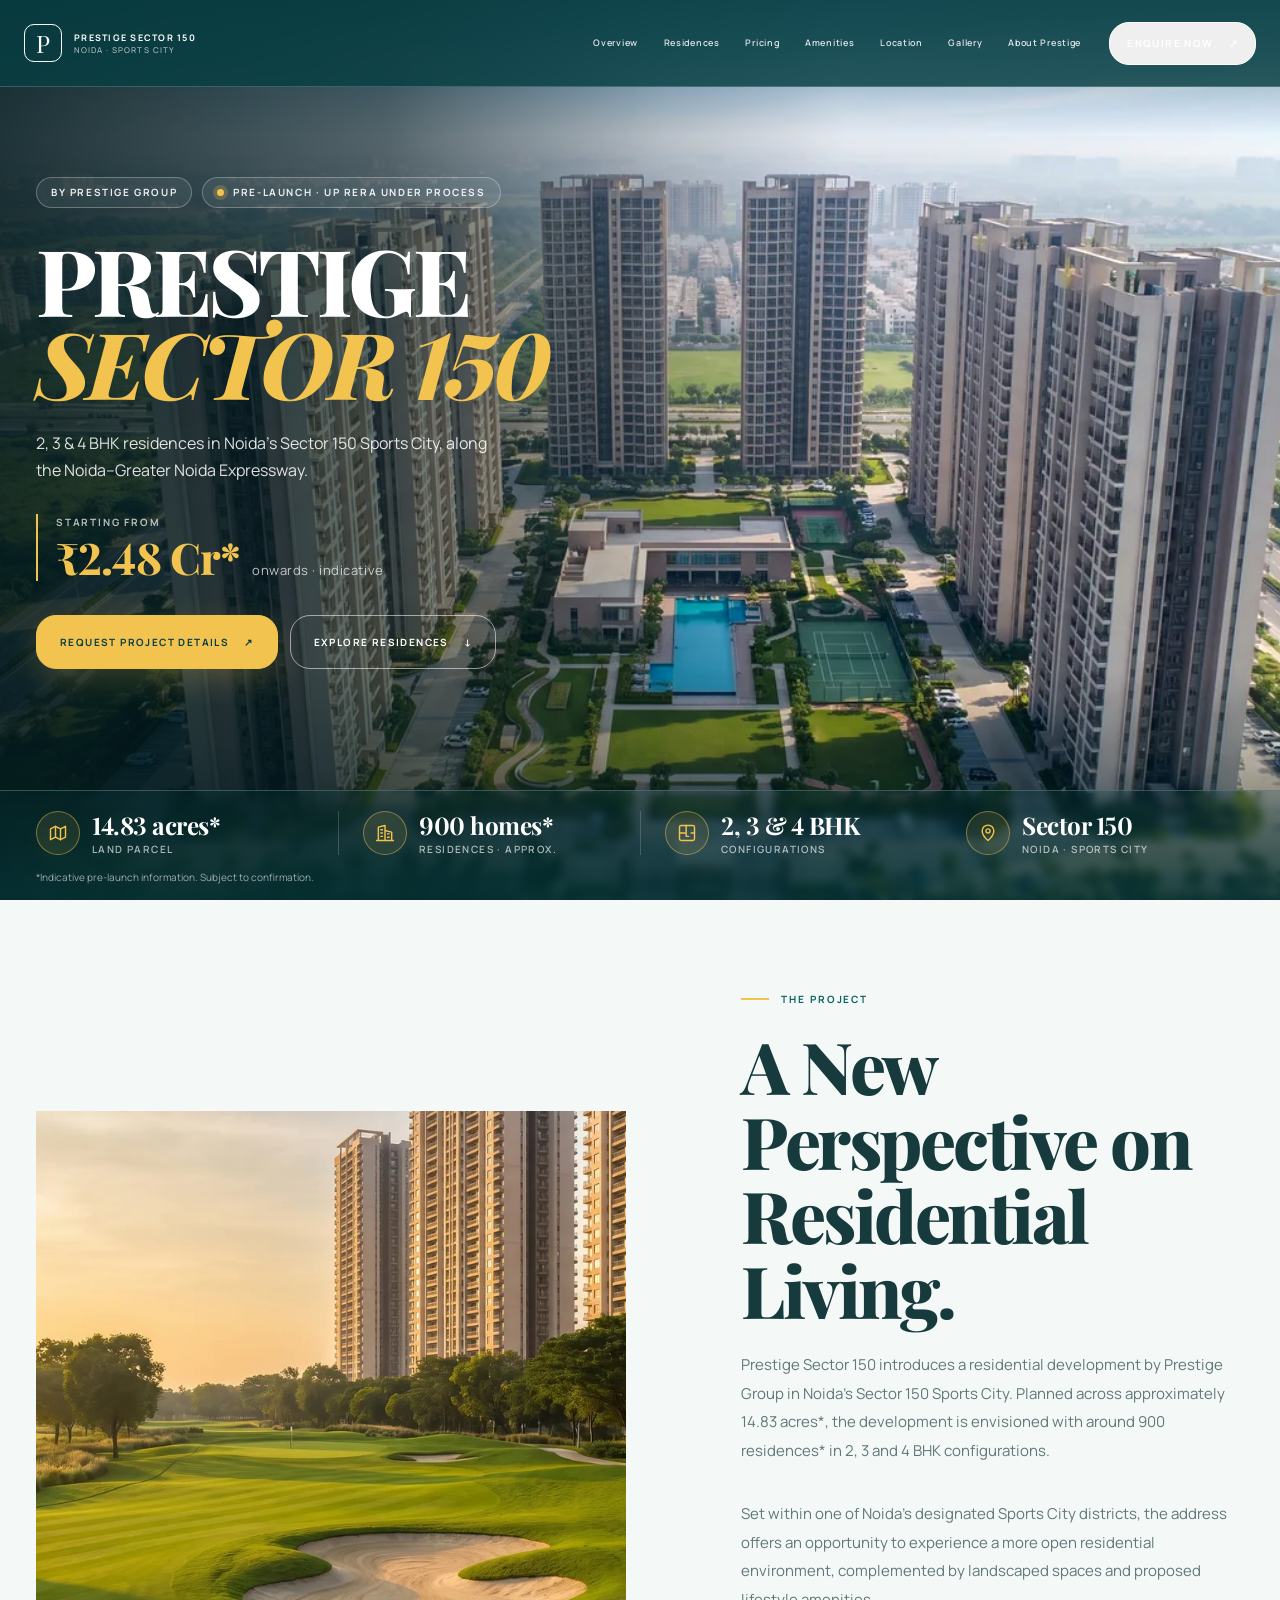
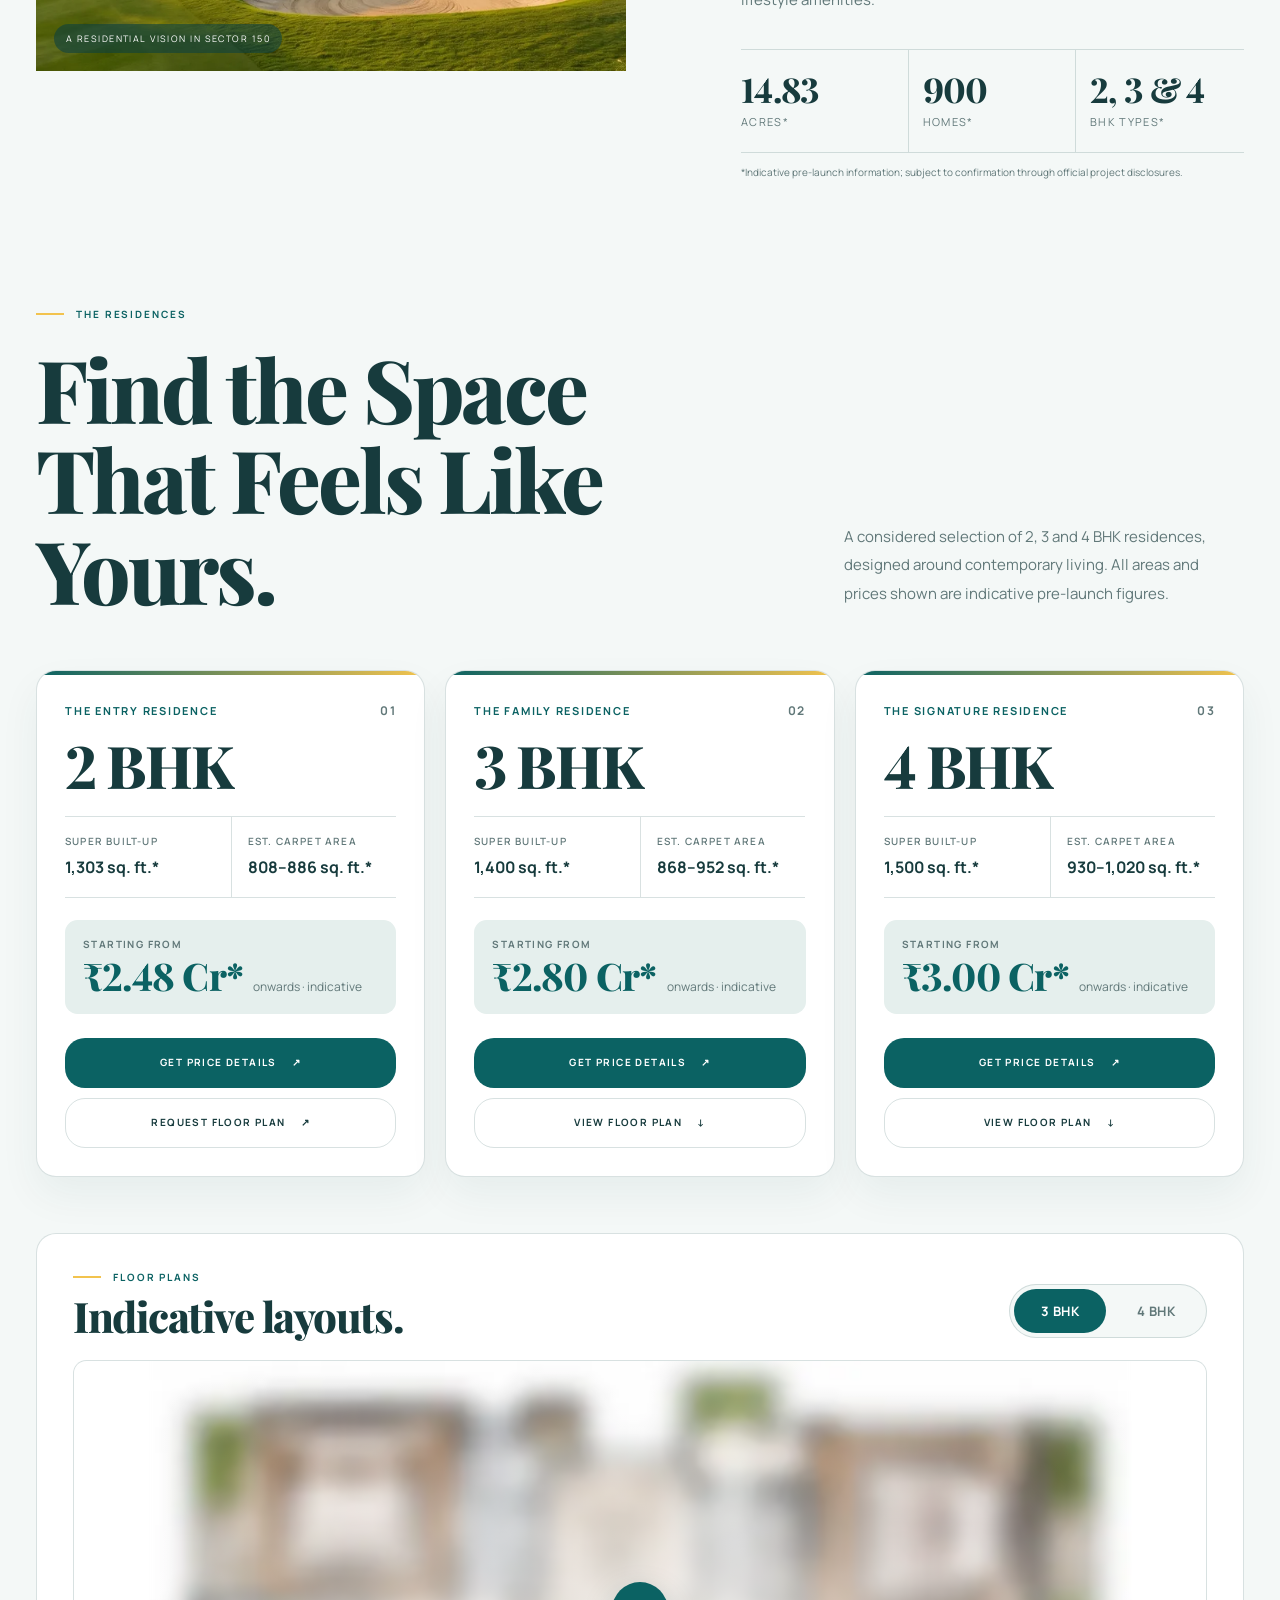
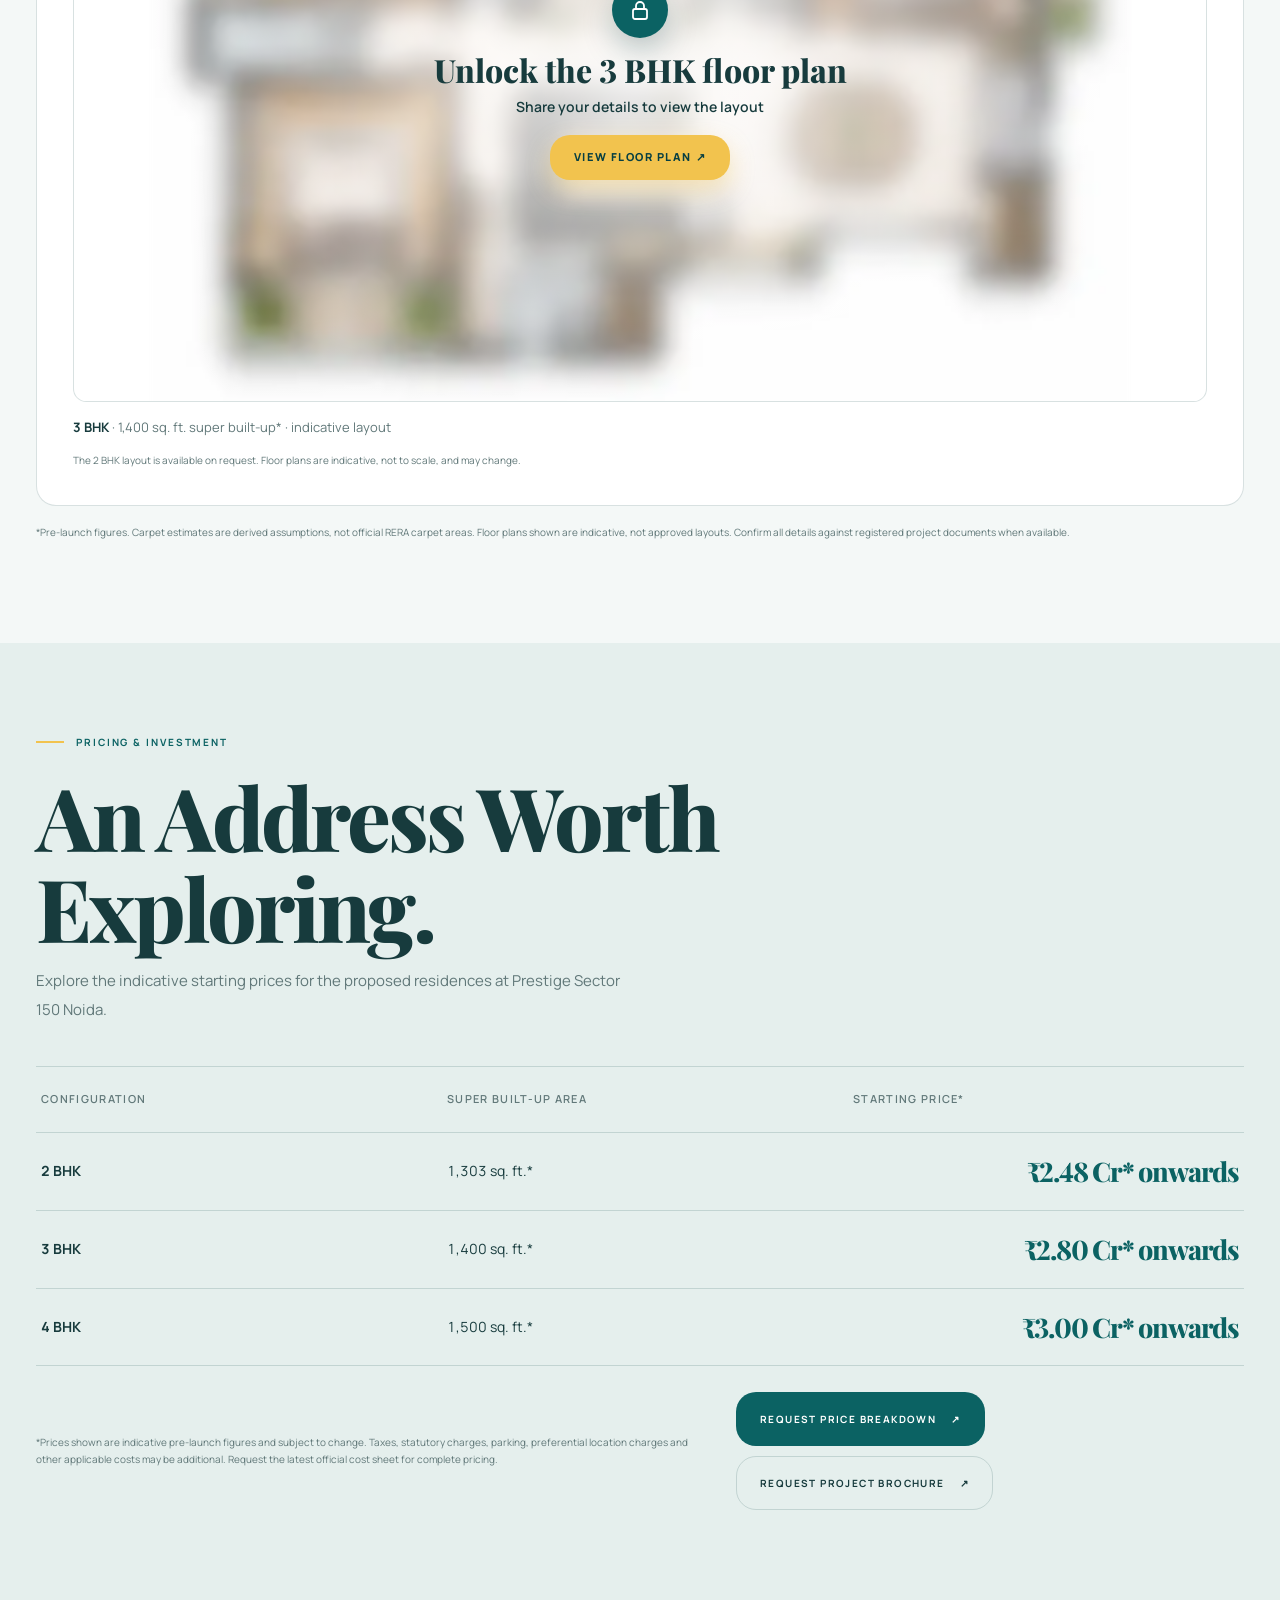
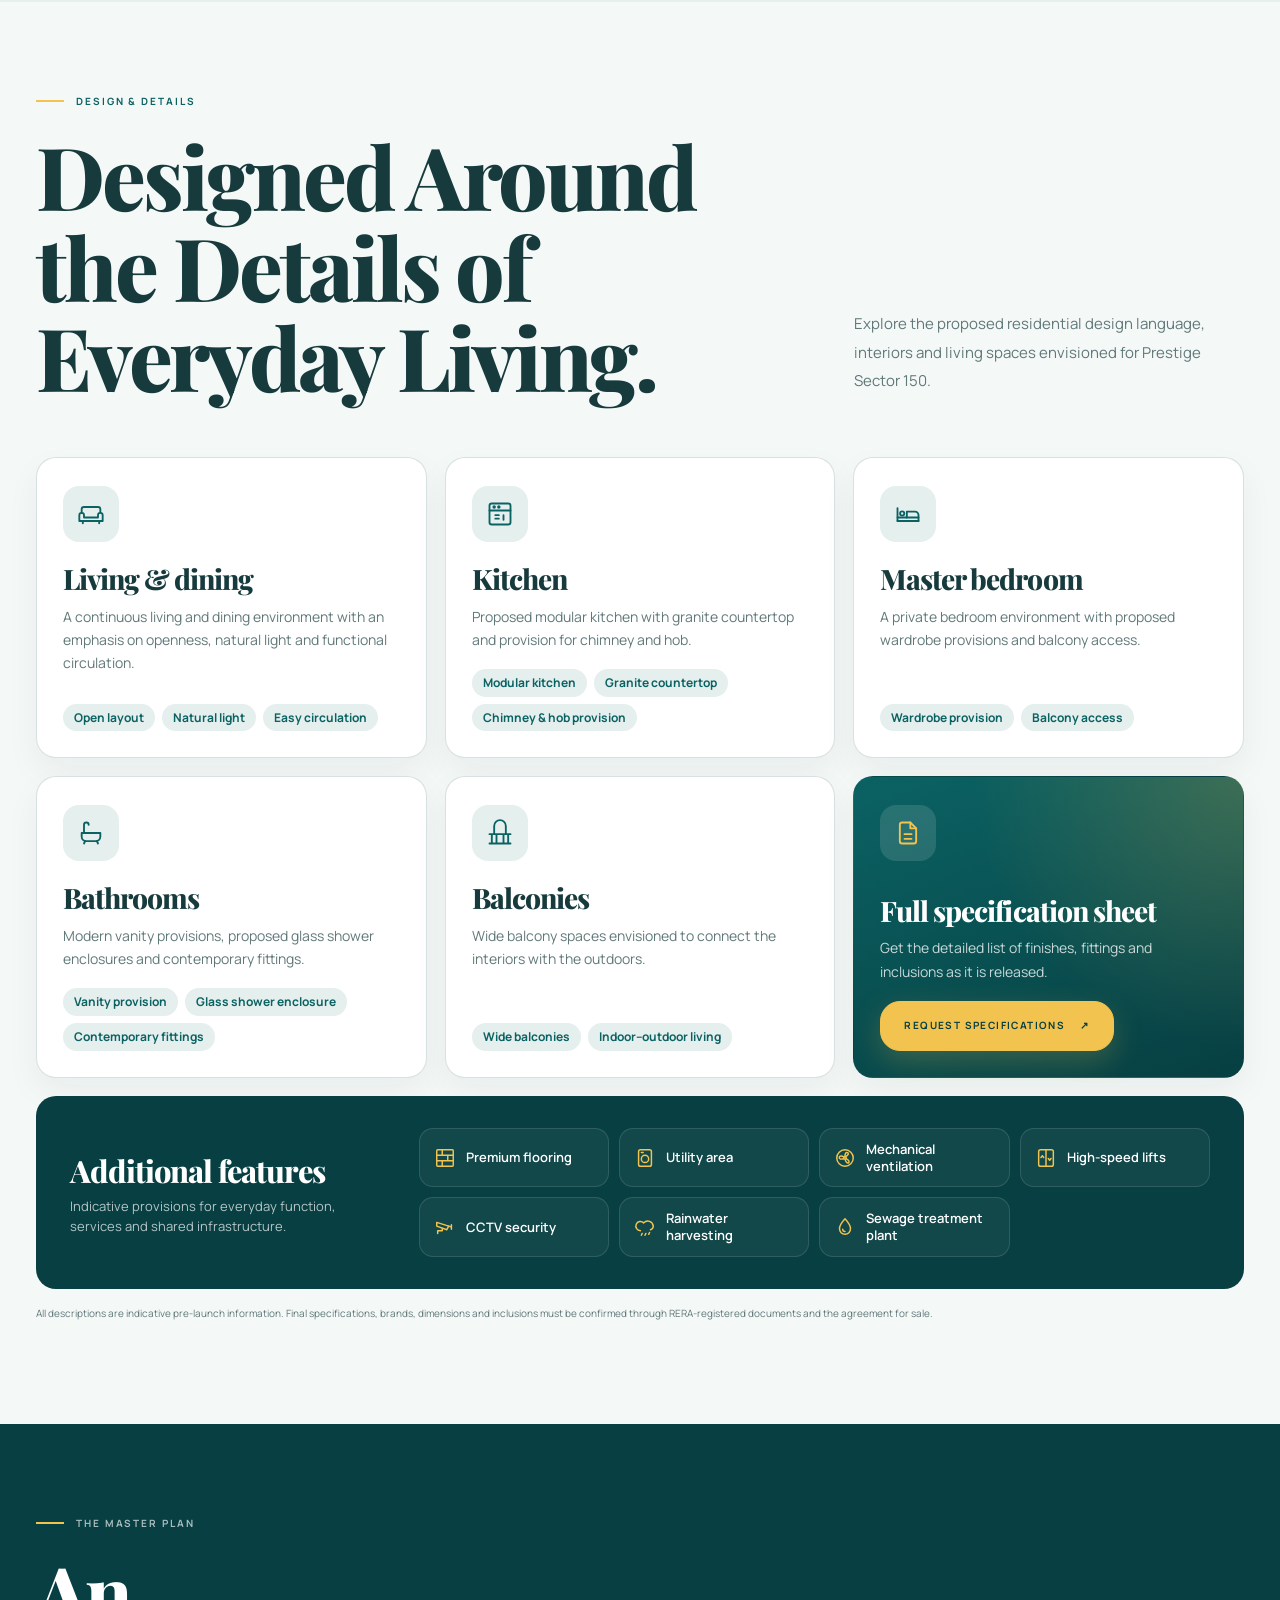
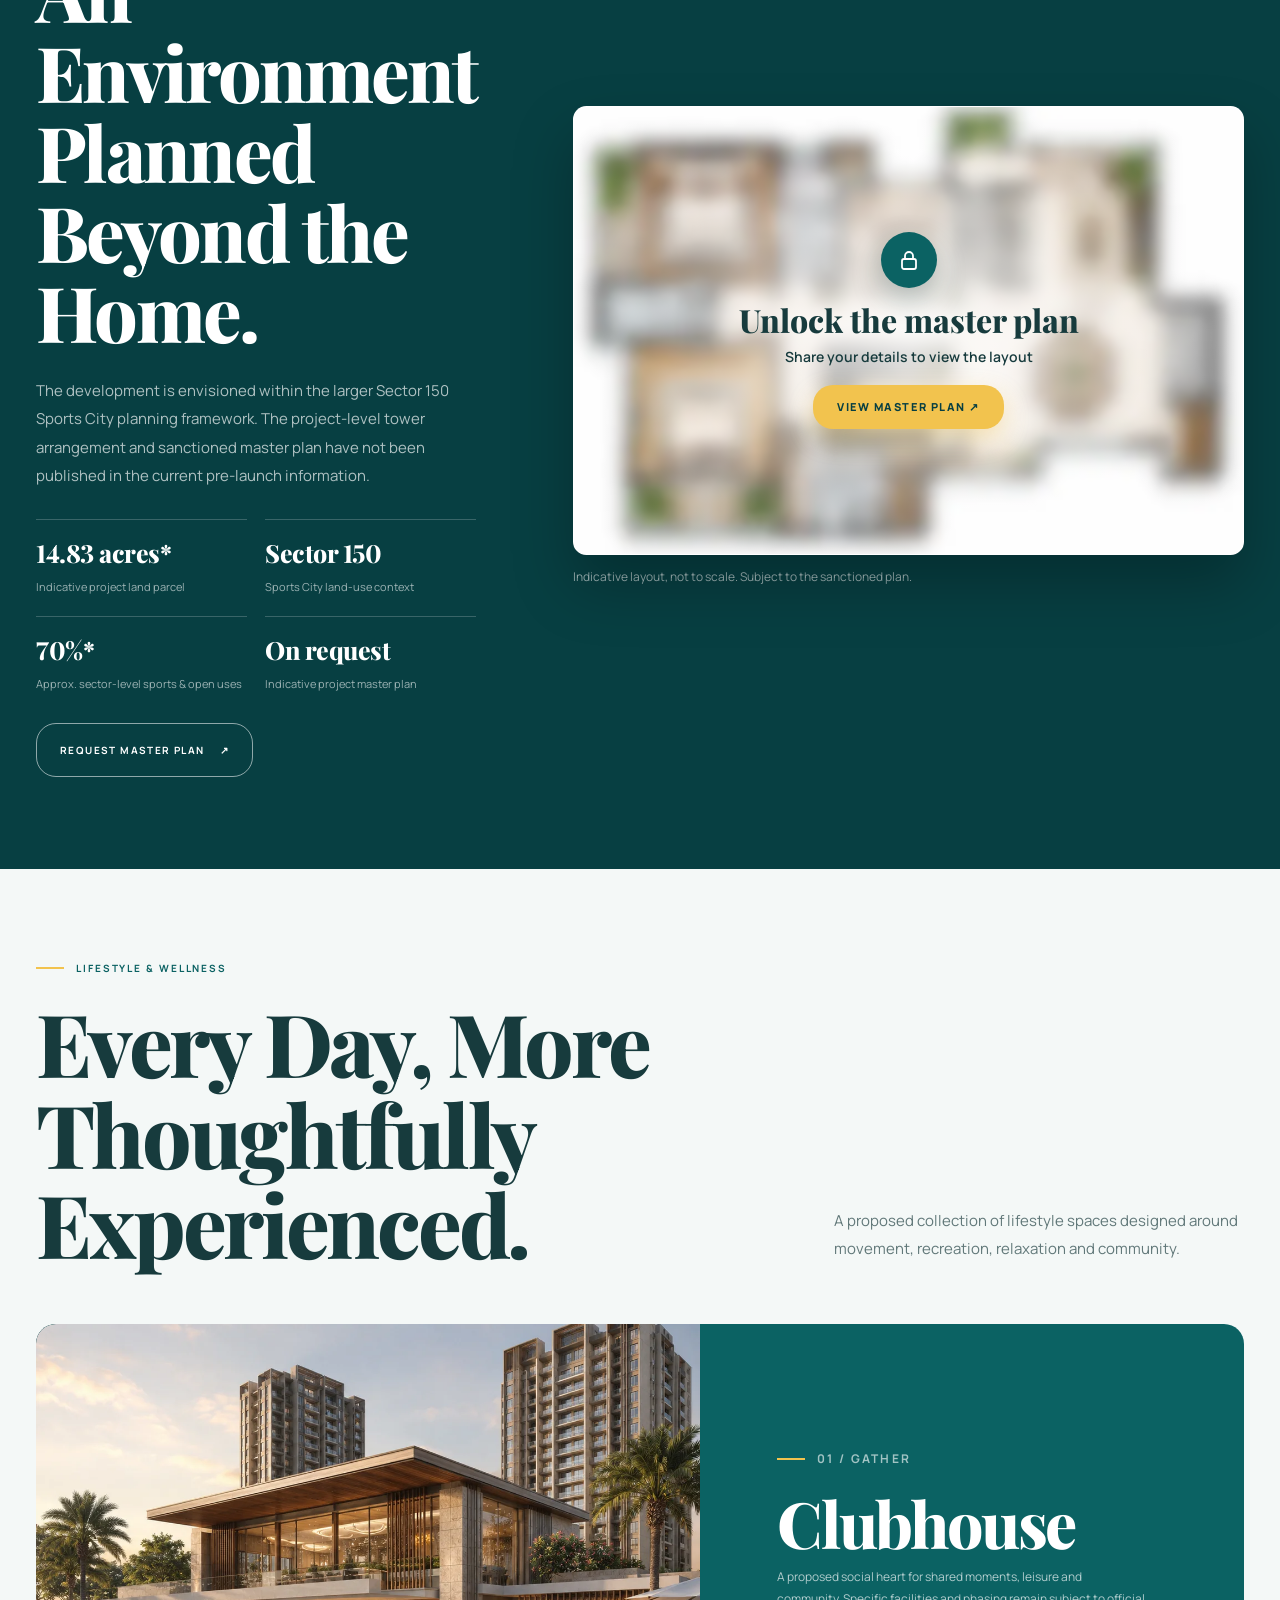
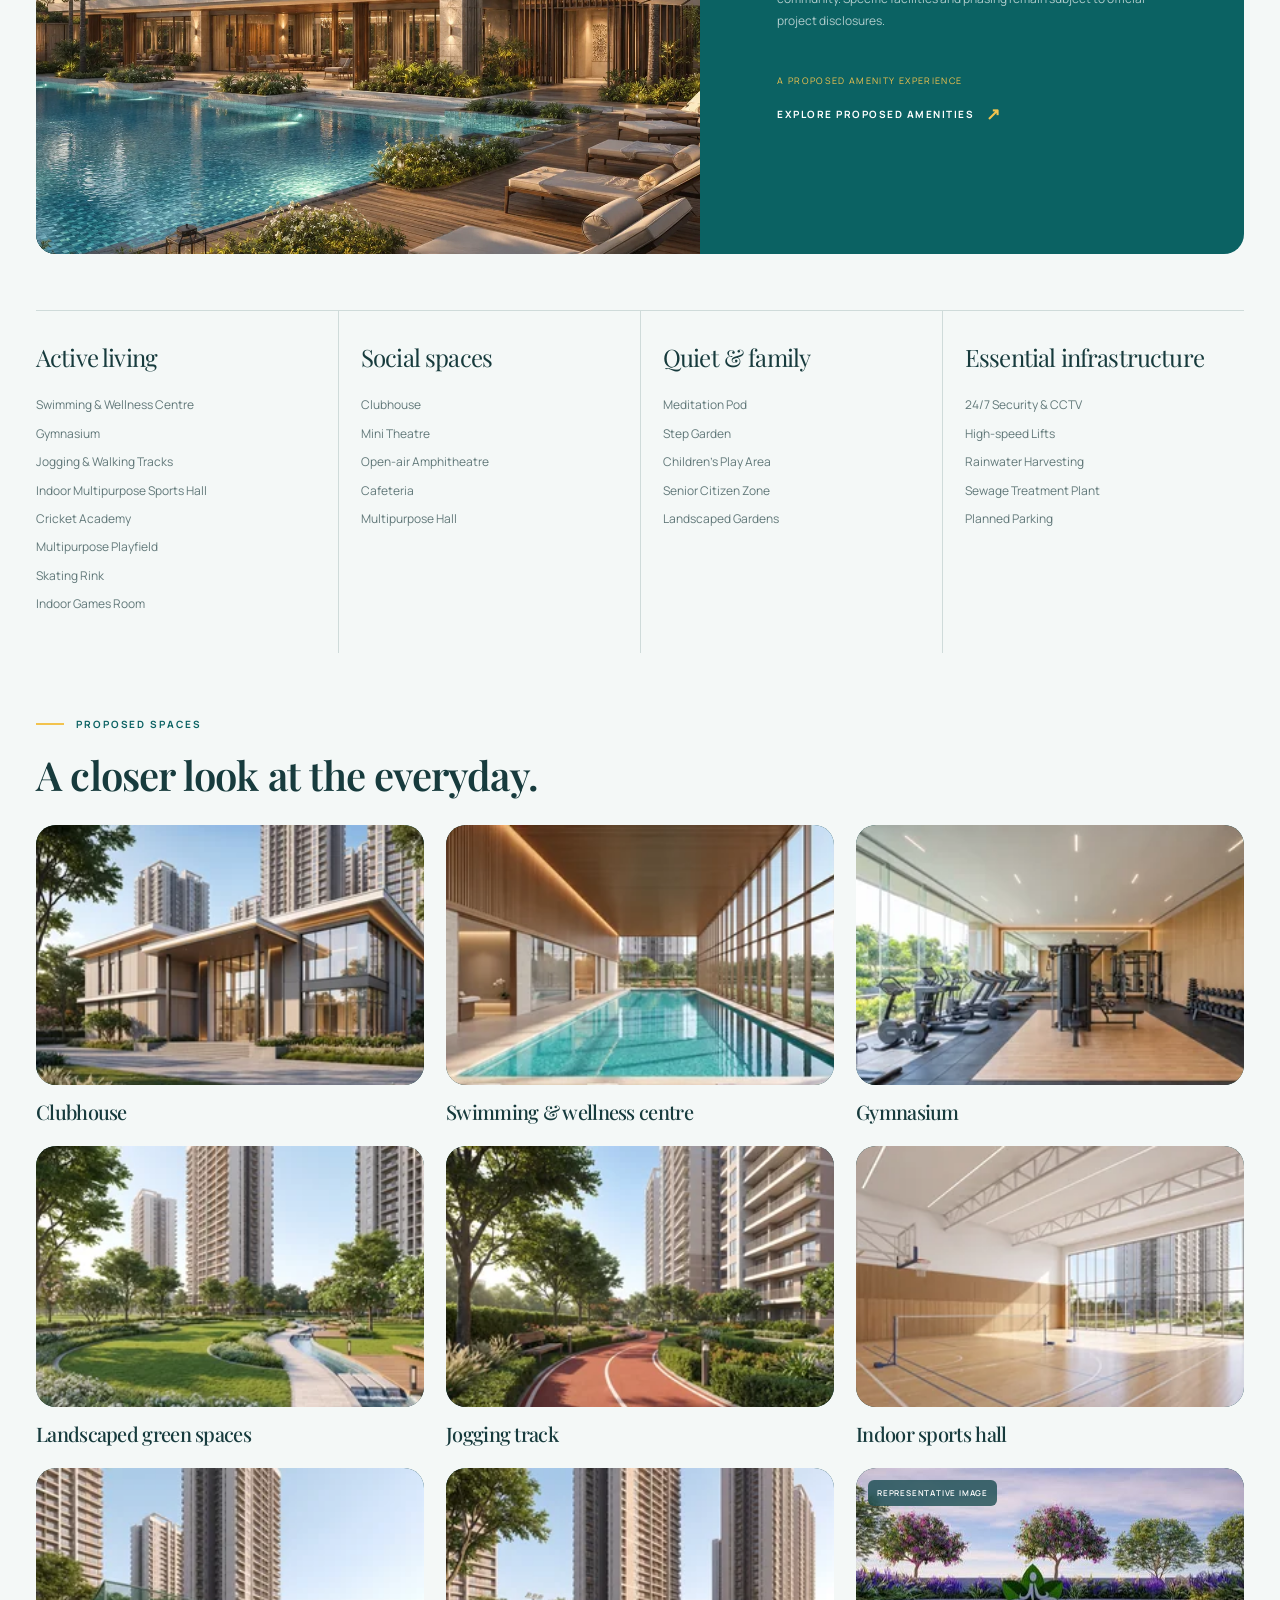
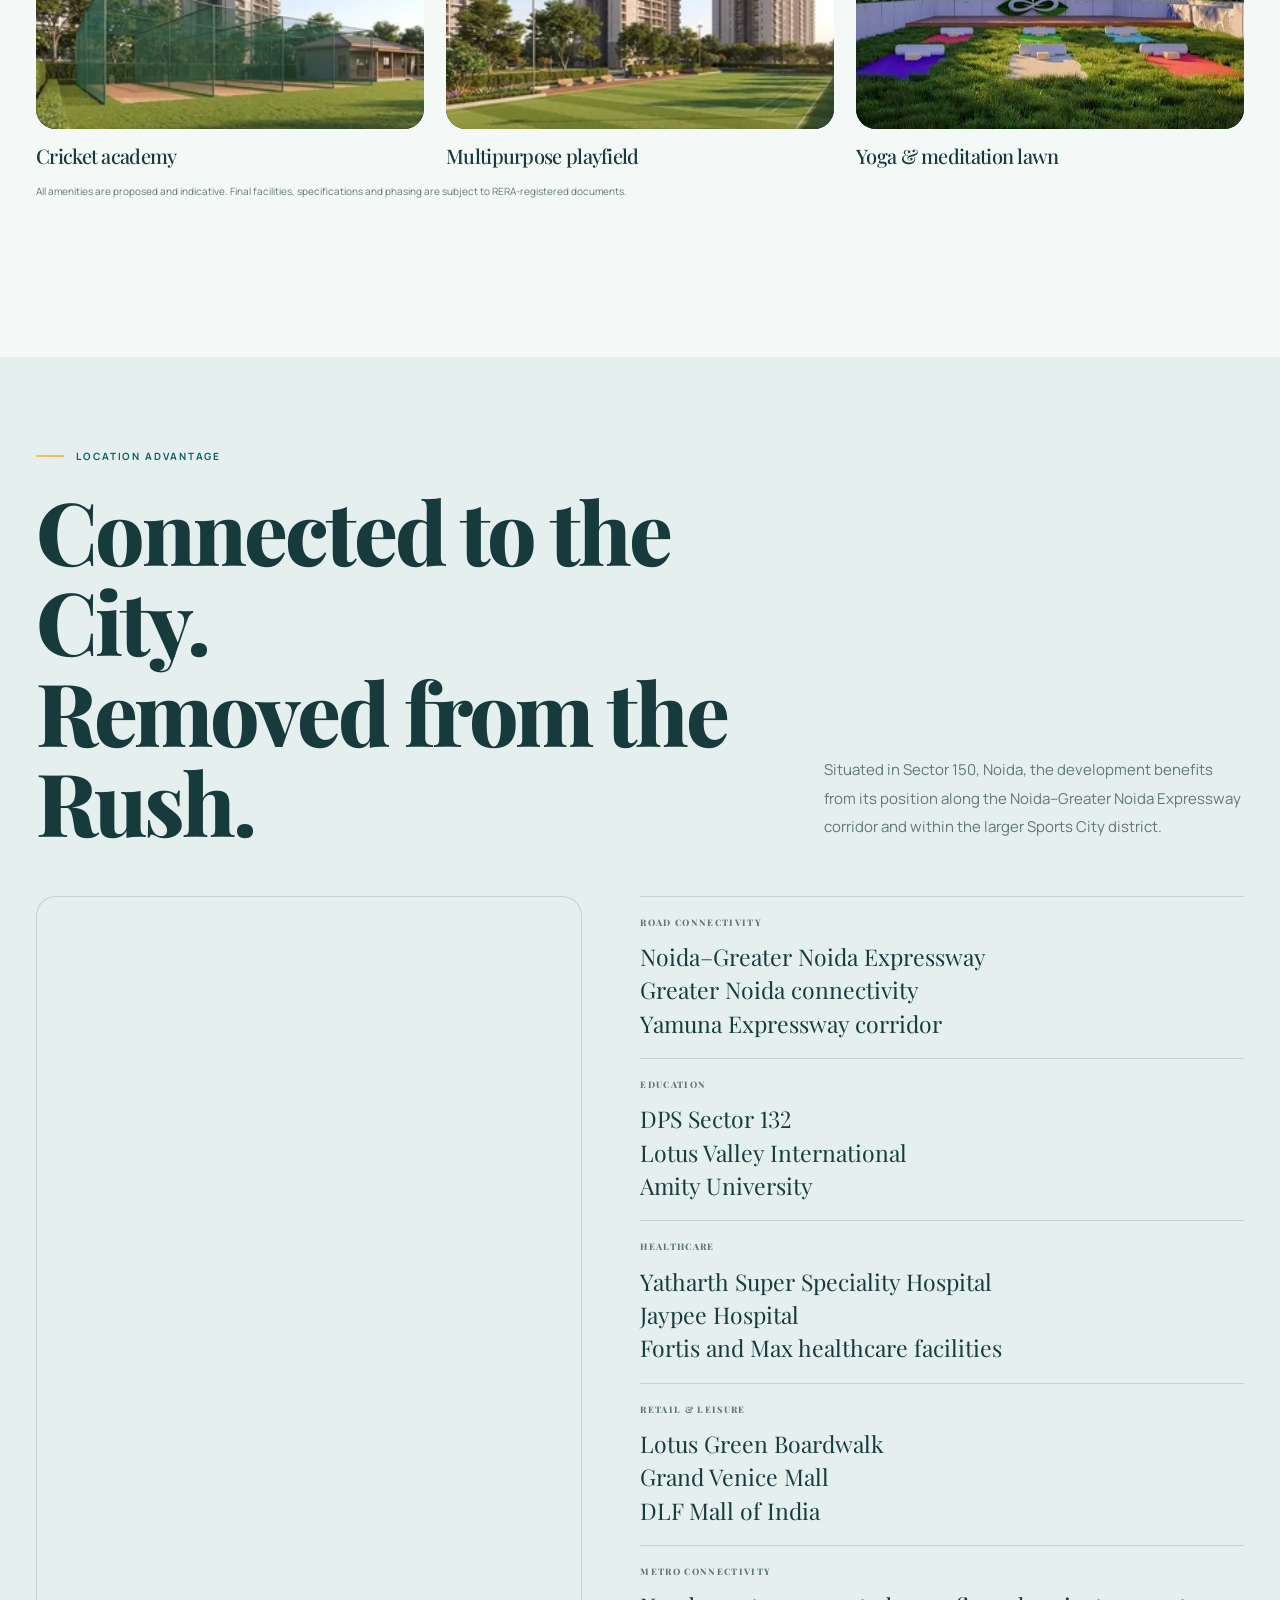
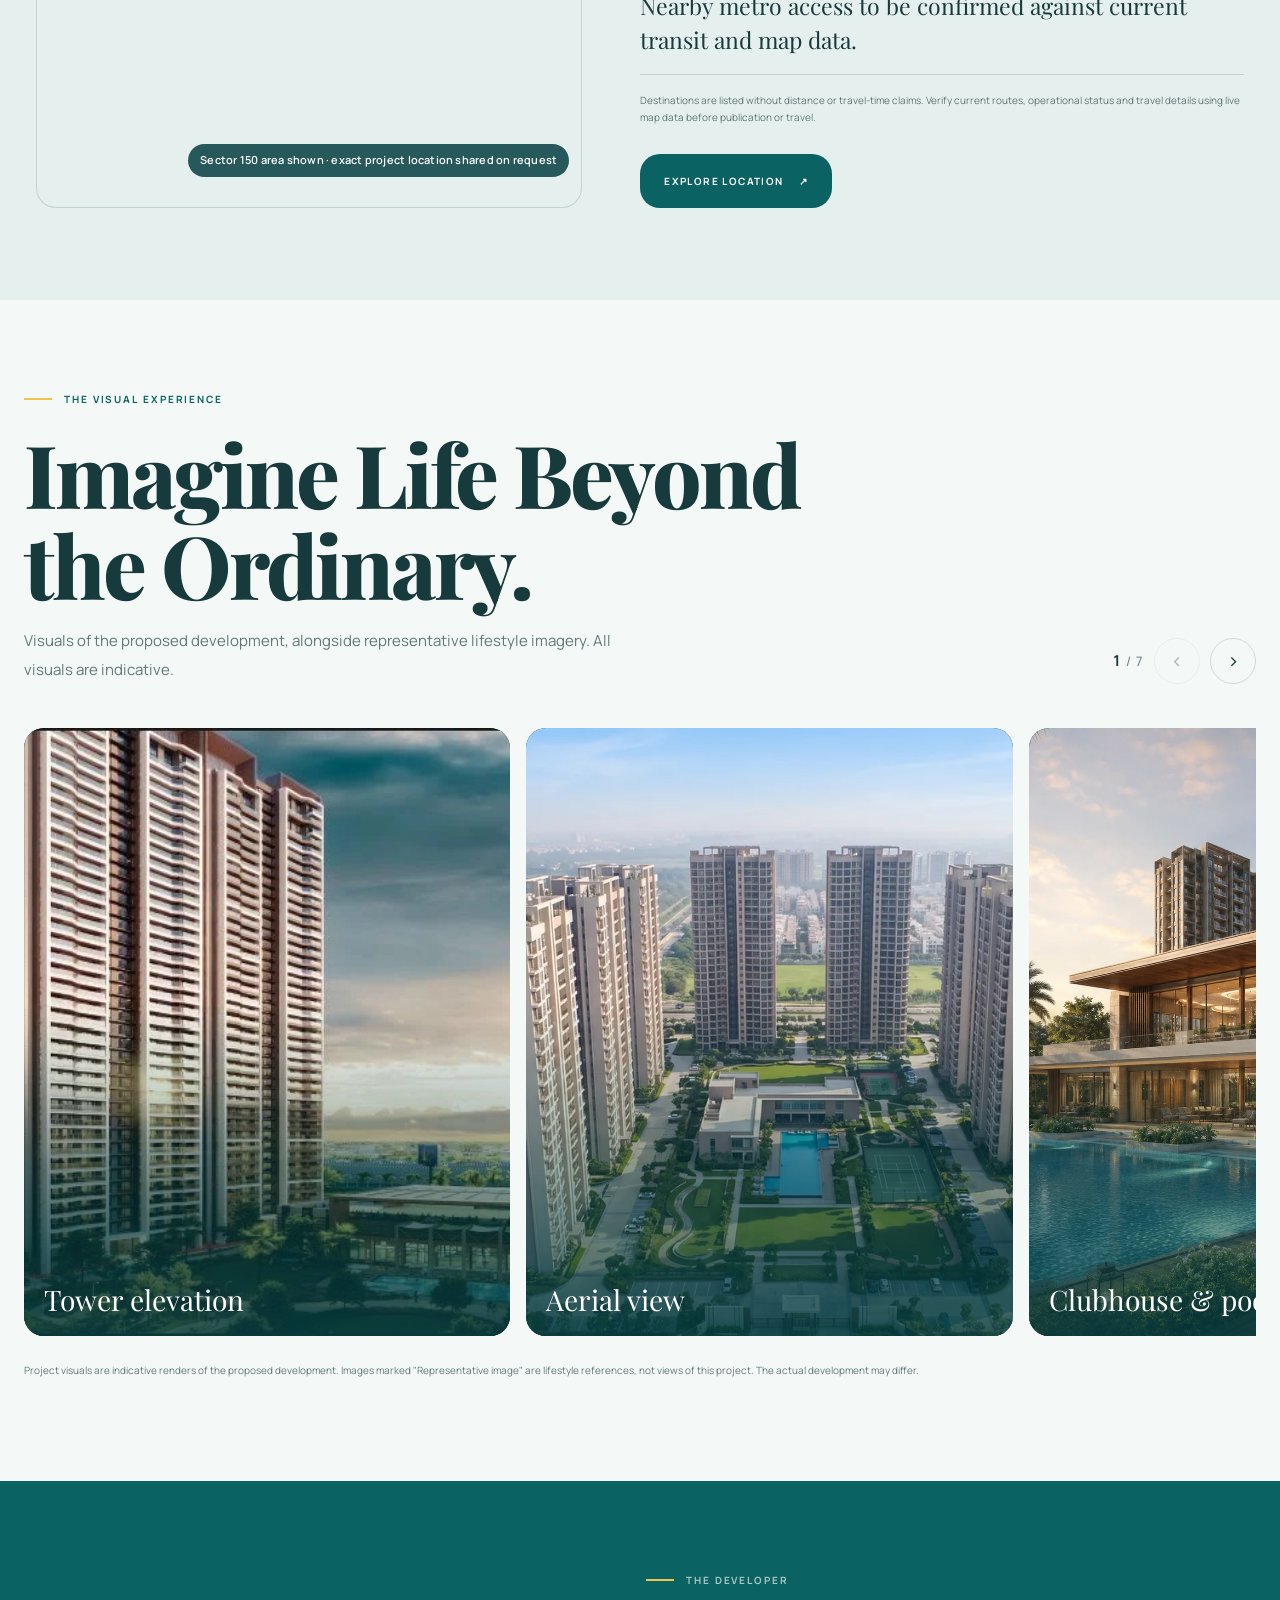
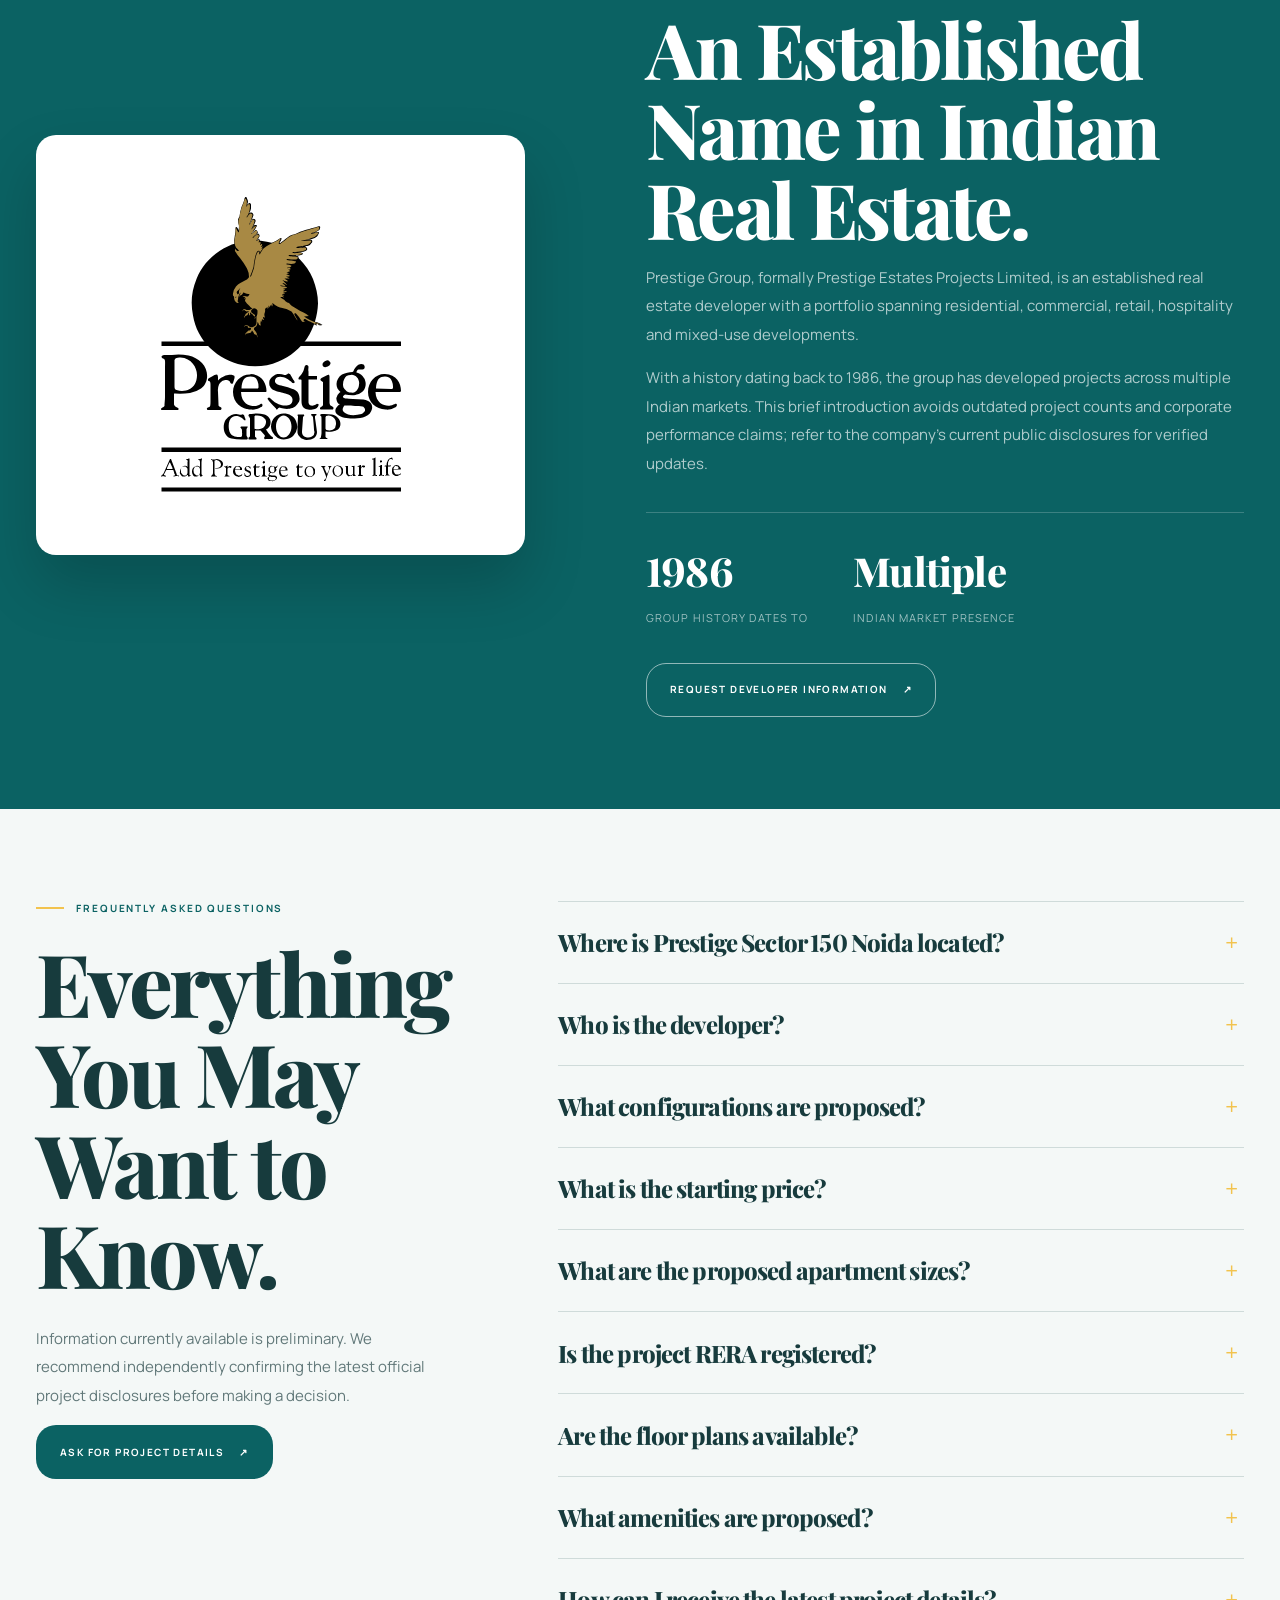
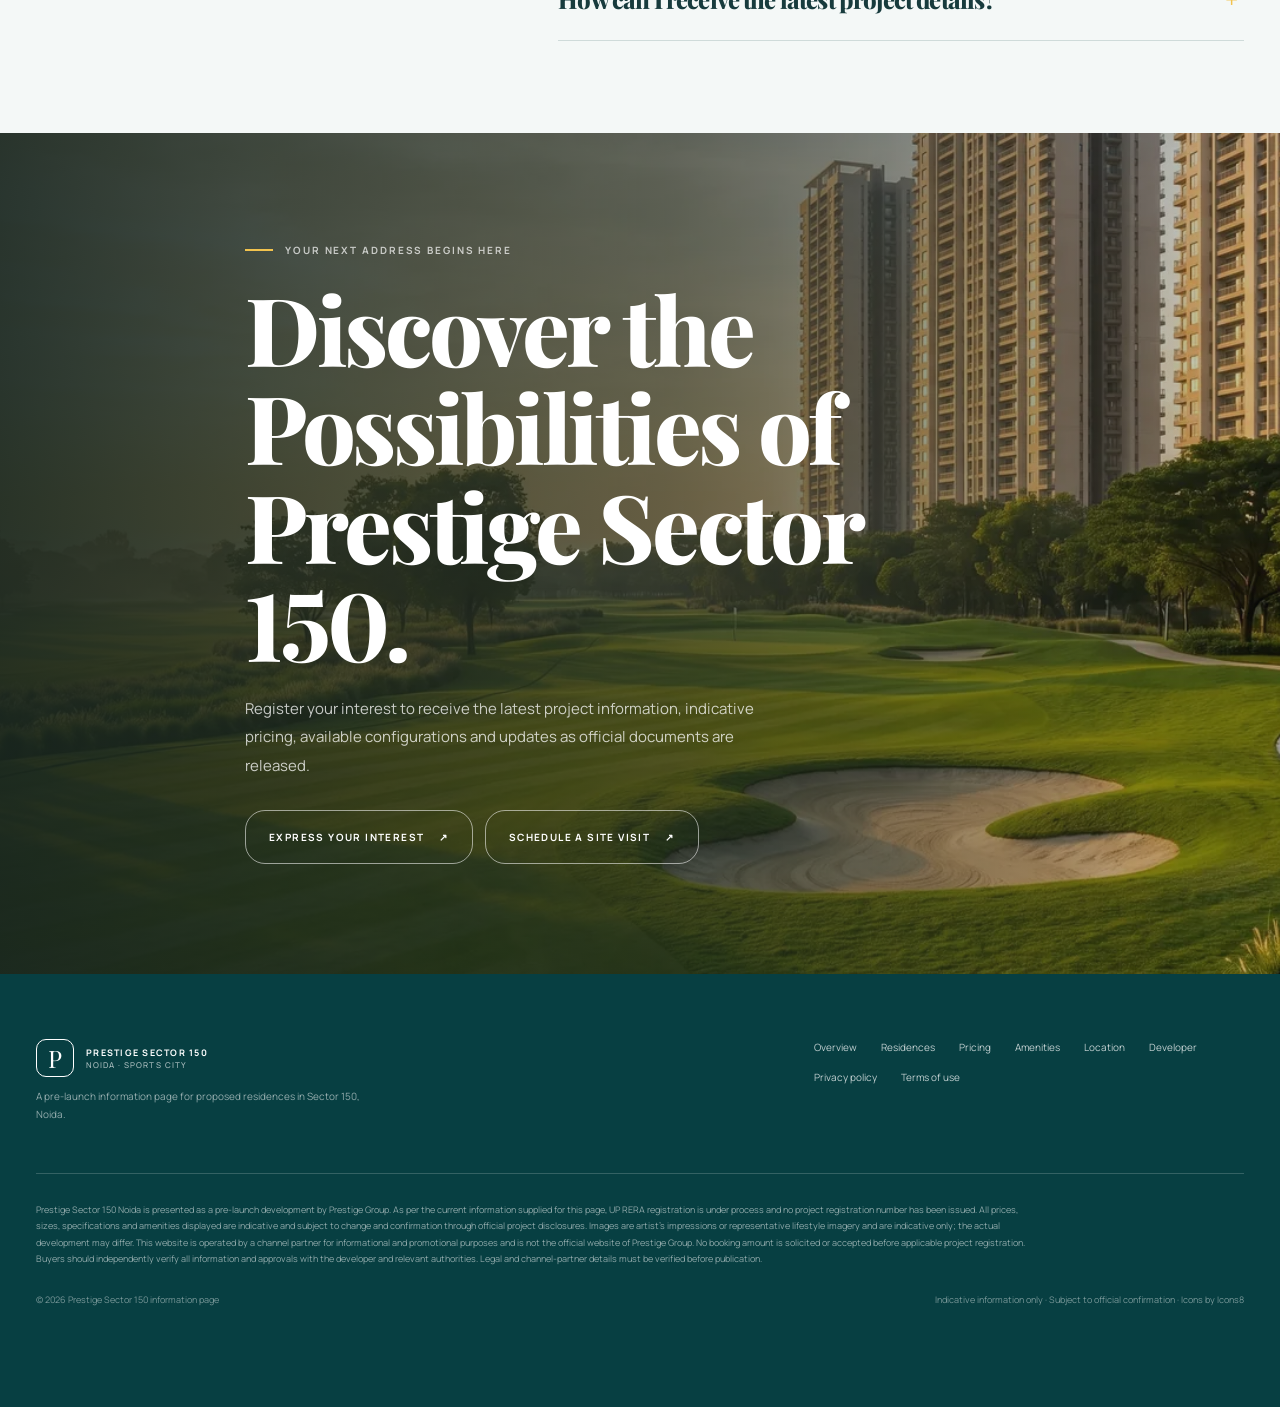
==== commit e6a2d837: "Replace location schematic with a sector-level Google Map The location card now embeds a live Google" ====
--- a/index.html
+++ b/index.html
@@ -453,10 +453,11 @@
           <p class="section-intro">Situated in Sector 150, Noida, the development benefits from its position along the Noida–Greater Noida Expressway corridor and within the larger Sports City district.</p>
         </div>
         <div class="location-grid">
-          <div class="location-map reveal" role="img" aria-label="Illustrative, not-to-scale schematic of Sector 150 and nearby connectivity">
-            <div class="map-green"></div>
-            <div class="map-expressway"><span>Noida–Greater Noida Expressway</span></div><span class="map-pin"></span><span class="map-pin-label">Sector 150 · indicative</span><span class="map-place map-place-one">Sports City district</span><span class="map-place map-place-two">Greater Noida</span><span class="map-place map-place-three">Yamuna Expressway corridor</span><span class="map-foot">Schematic only · not a navigational map or distance guide</span>
-          </div>
+          <figure class="location-map location-map-live reveal">
+            <!-- Sector-level map: shows the Sector 150 boundary, not the project site. -->
+            <iframe src="https://maps.google.com/maps?q=Sector%20150%2C%20Noida%2C%20Uttar%20Pradesh&amp;z=13&amp;output=embed" title="Map of Sector 150, Noida and surrounding area" loading="lazy" referrerpolicy="no-referrer-when-downgrade" allowfullscreen></iframe>
+            <figcaption class="map-foot">Sector 150 area shown · exact project location shared on request</figcaption>
+          </figure>
           <div class="location-lists reveal">
             <div class="location-group">
               <h3>Road connectivity</h3>
--- a/styles.css
+++ b/styles.css
@@ -5724,3 +5724,92 @@
     height: 320px;
   }
 }
+
+/* Location: live sector-level map */
+.location-map-live {
+  margin: 0;
+  min-height: 0;
+  padding: 0;
+  border: 1px solid var(--color-line);
+  background: var(--color-soft);
+}
+
+.location-map-live iframe {
+  display: block;
+  width: 100%;
+  height: 100%;
+  min-height: 510px;
+  border: 0;
+}
+
+.location-map-live .map-foot {
+  position: absolute;
+  z-index: 2;
+  right: 12px;
+  bottom: 30px;
+  left: auto;
+  max-width: calc(100% - 24px);
+  padding: 7px 12px;
+  border-radius: 999px;
+  background: rgba(var(--rgb-deep), .85);
+  color: var(--color-primary-contrast);
+  font-size: 11px;
+  font-weight: 600;
+  letter-spacing: .02em;
+  pointer-events: none;
+}
+
+@media (max-width: 1040px) {
+  .location-map-live iframe {
+    min-height: 420px;
+  }
+}
+
+@media (max-width: 640px) {
+  .location-map-live iframe {
+    min-height: 360px;
+  }
+
+  .location-map-live .map-foot {
+    right: 8px;
+    bottom: 28px;
+    font-size: 10px;
+  }
+}
+
+.location-map-live::before,
+.location-map-live::after {
+  display: none;
+  content: none;
+}
+
+.location-map-live iframe {
+  position: relative;
+  z-index: 1;
+}
+
+/* Map fills the whole card, however tall the list beside it is. */
+.location-map-live {
+  position: relative;
+  min-height: 510px;
+}
+
+.location-map-live iframe {
+  position: absolute;
+  inset: 0;
+  width: 100%;
+  height: 100%;
+  min-height: 0;
+}
+
+@media (max-width: 1040px) {
+  .location-map-live {
+    min-height: 420px;
+  }
+}
+
+@media (max-width: 640px) {
+  .location-map-live {
+    min-height: 360px;
+  }
+}
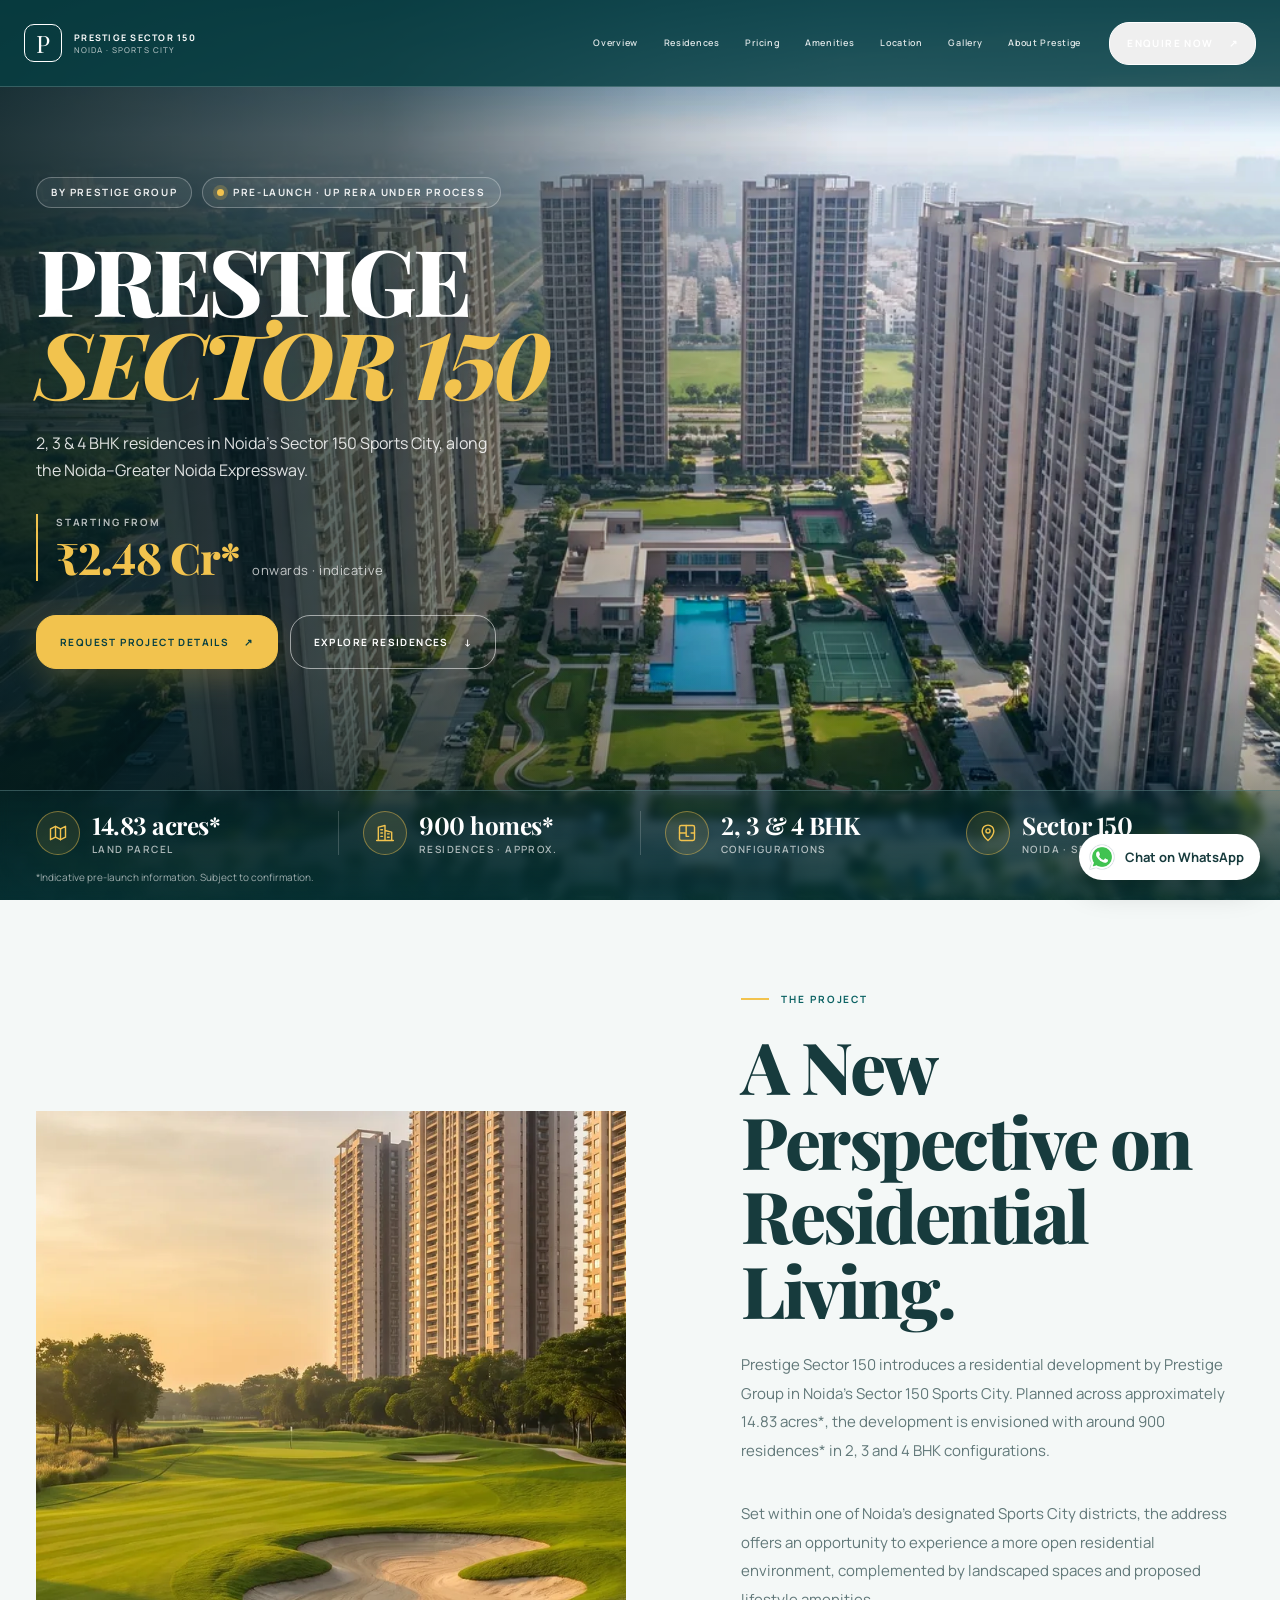
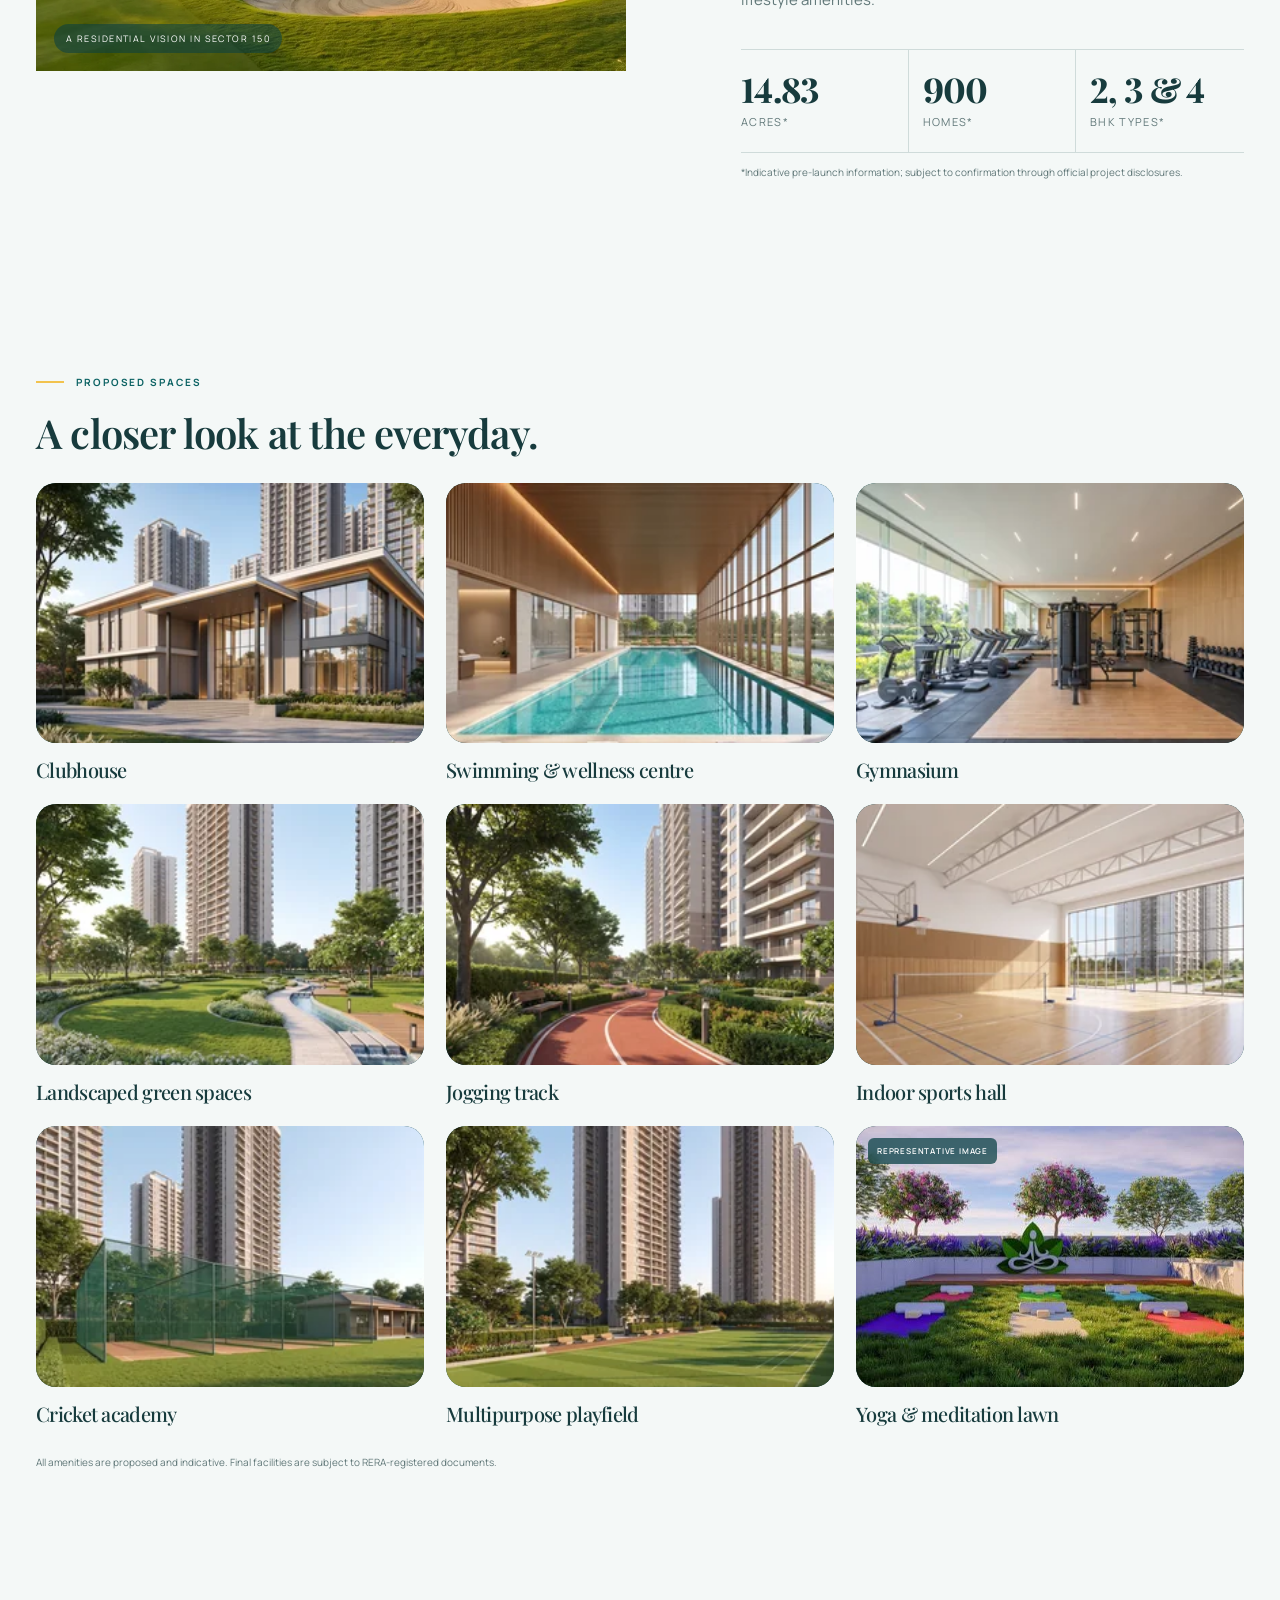
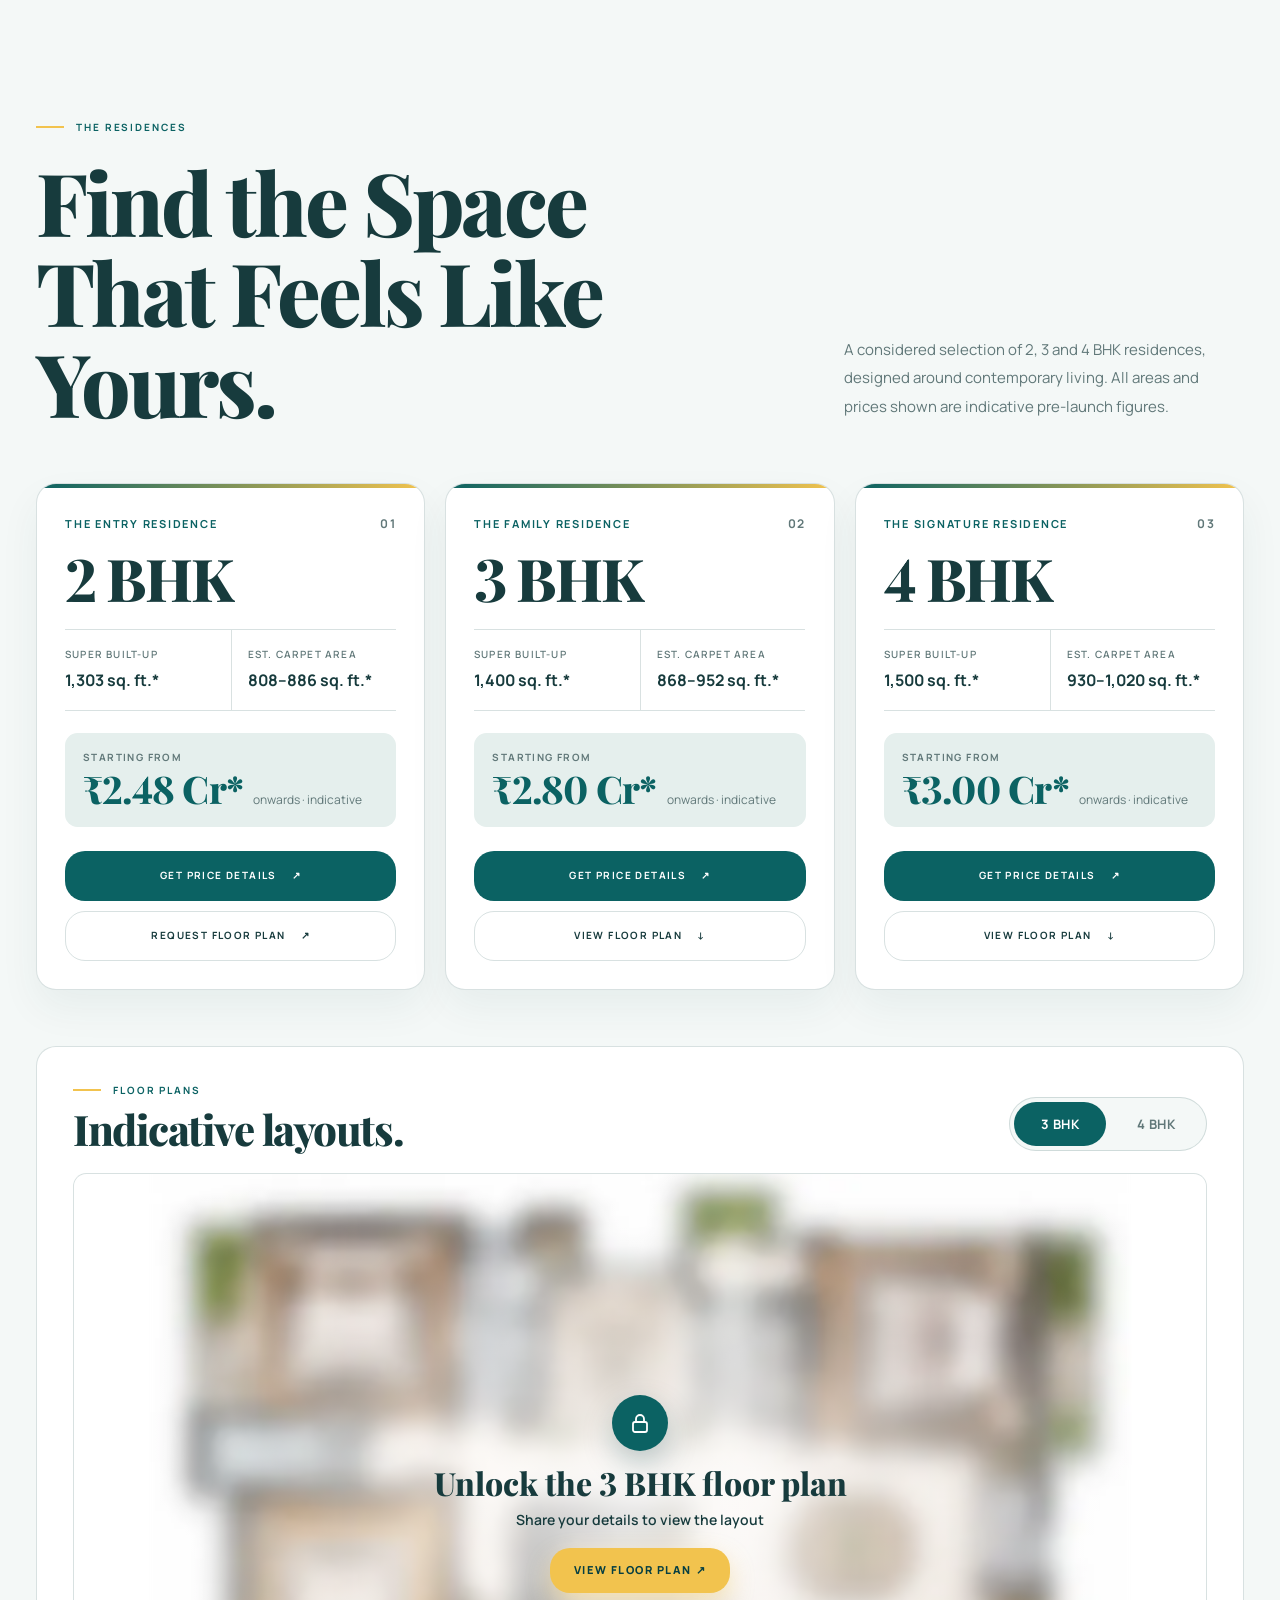
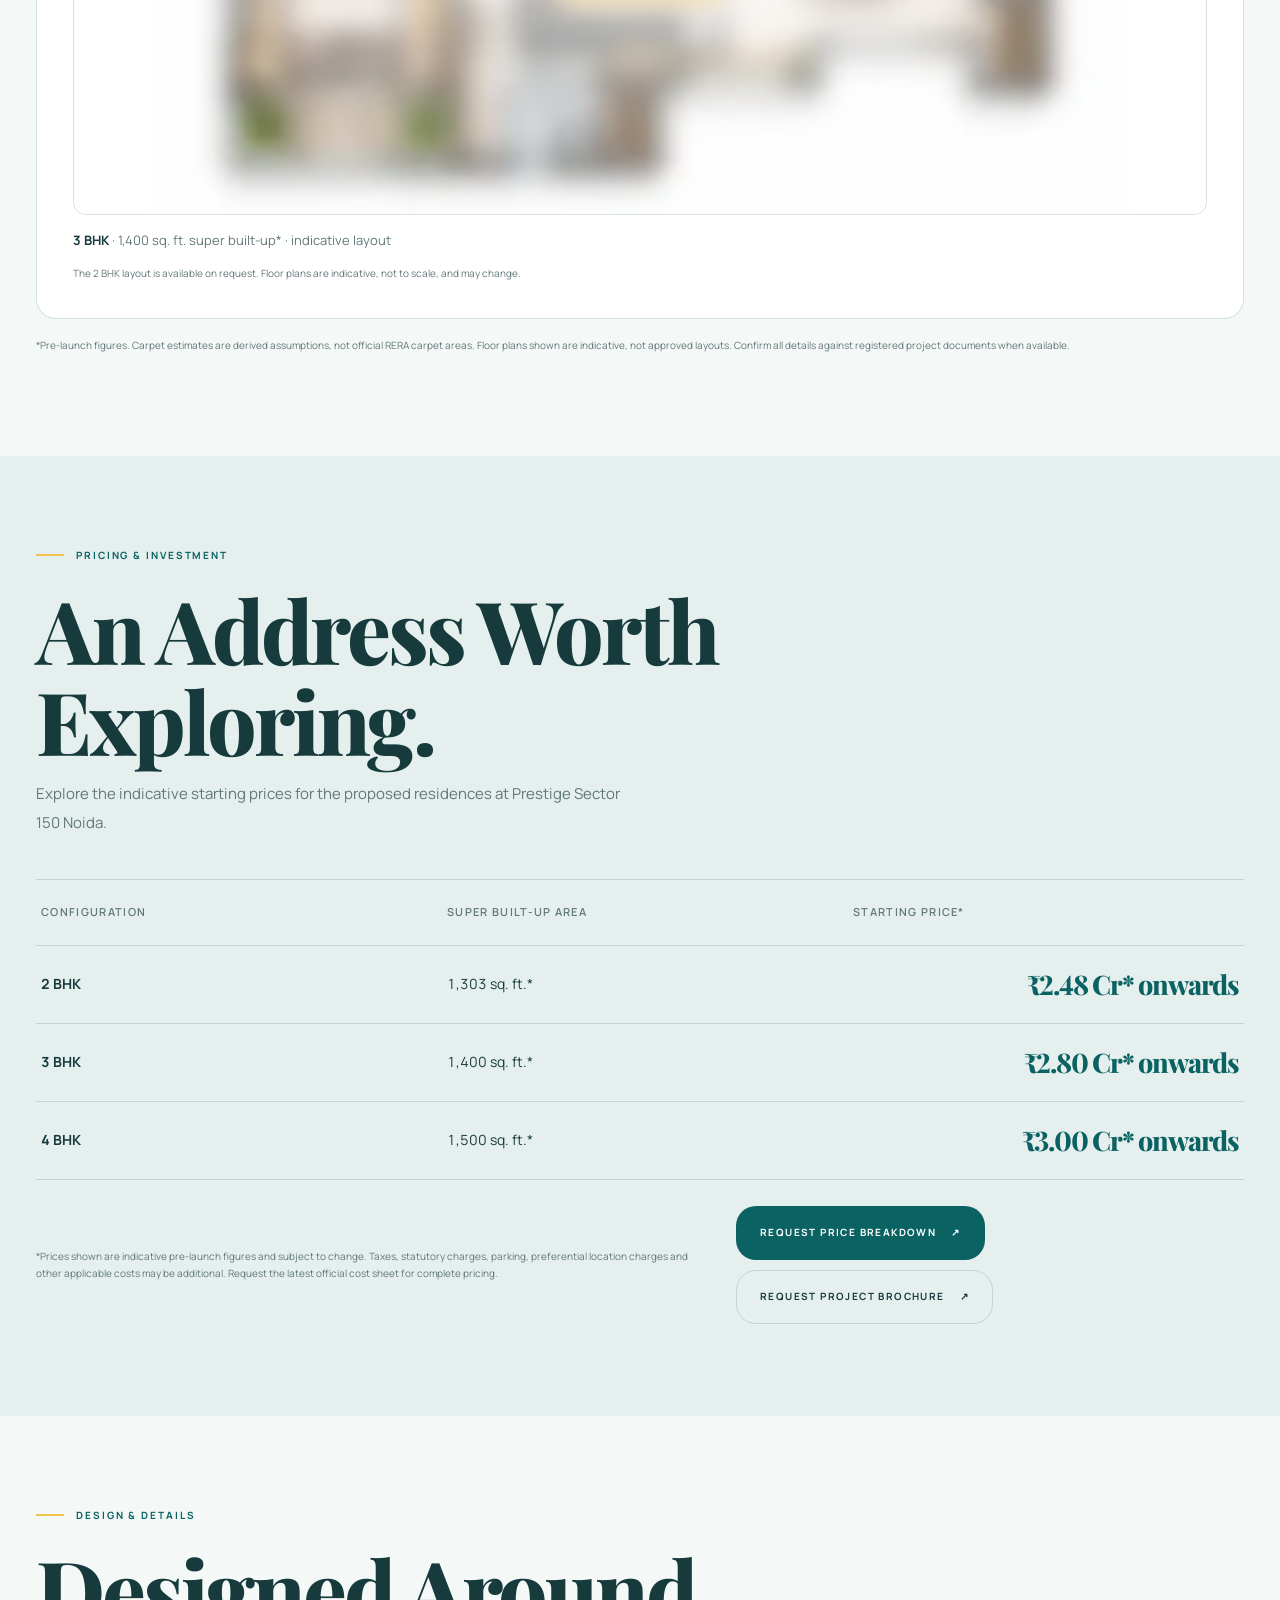
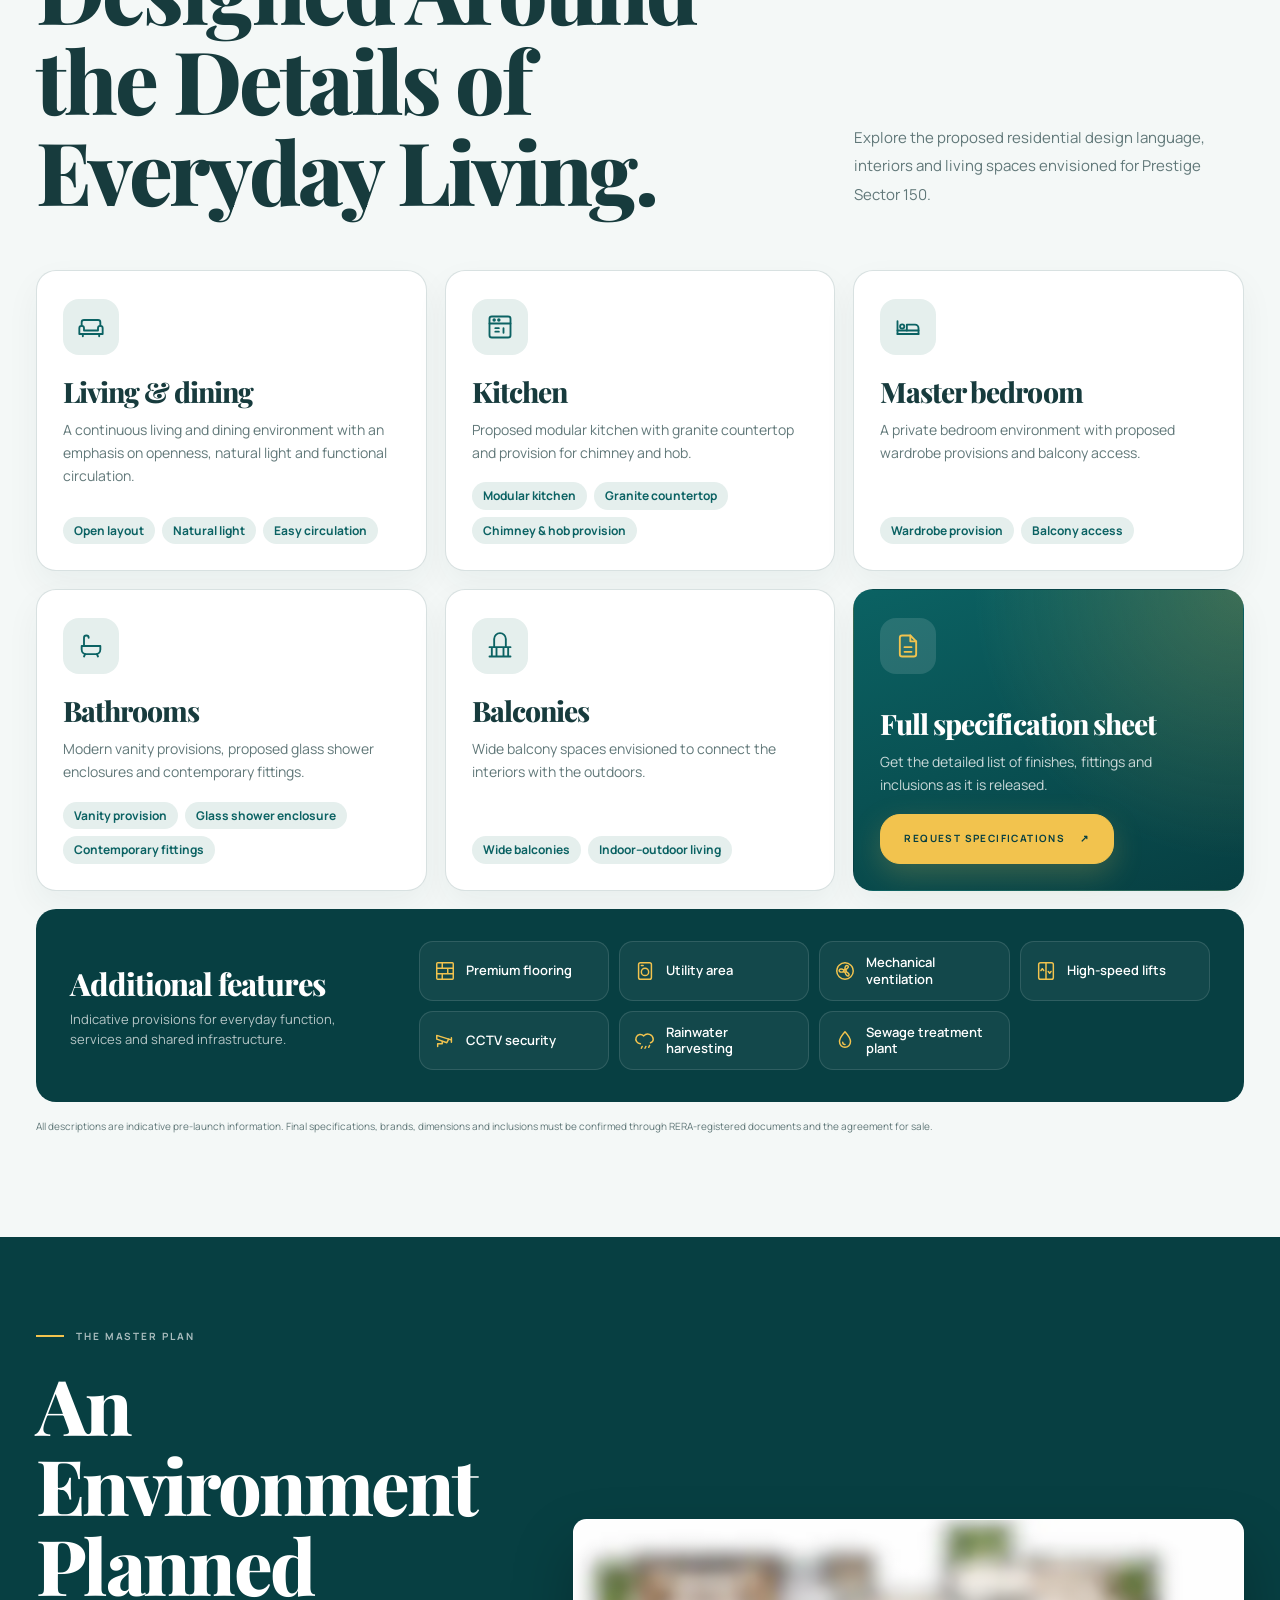
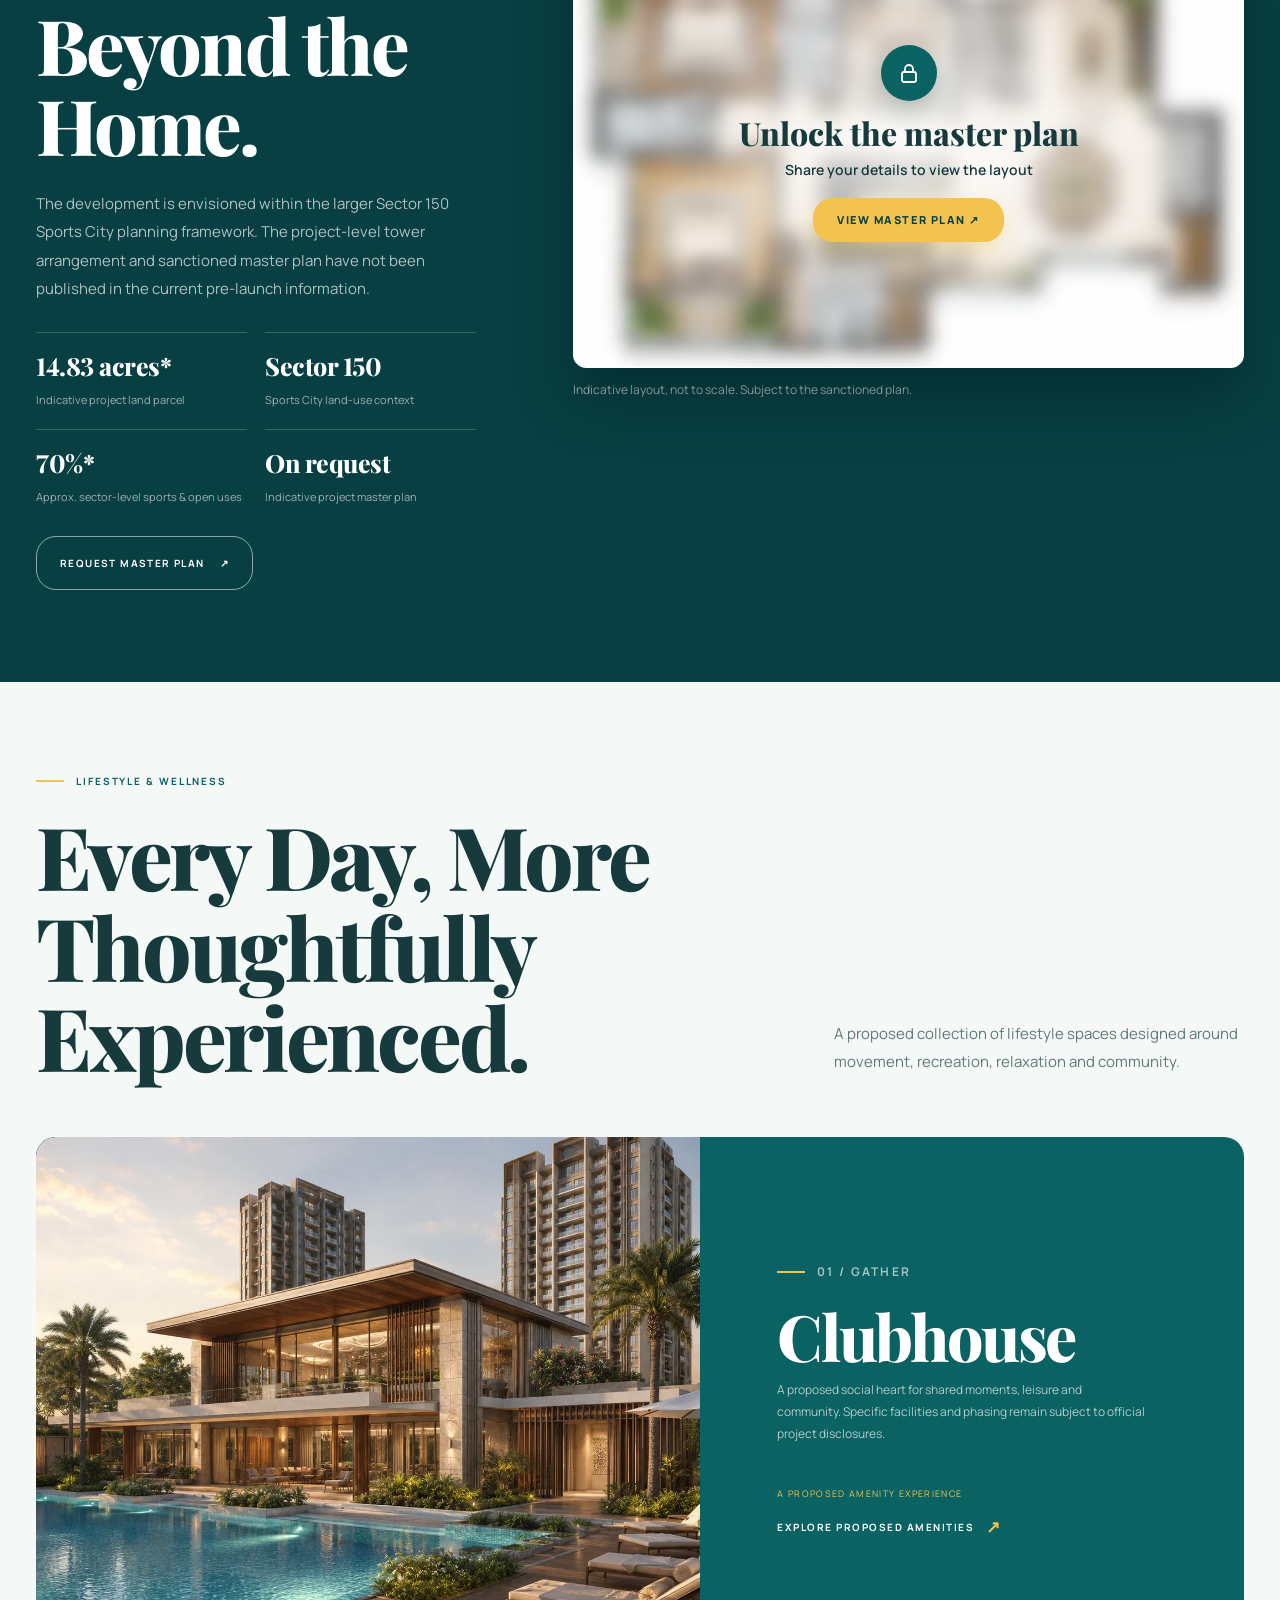
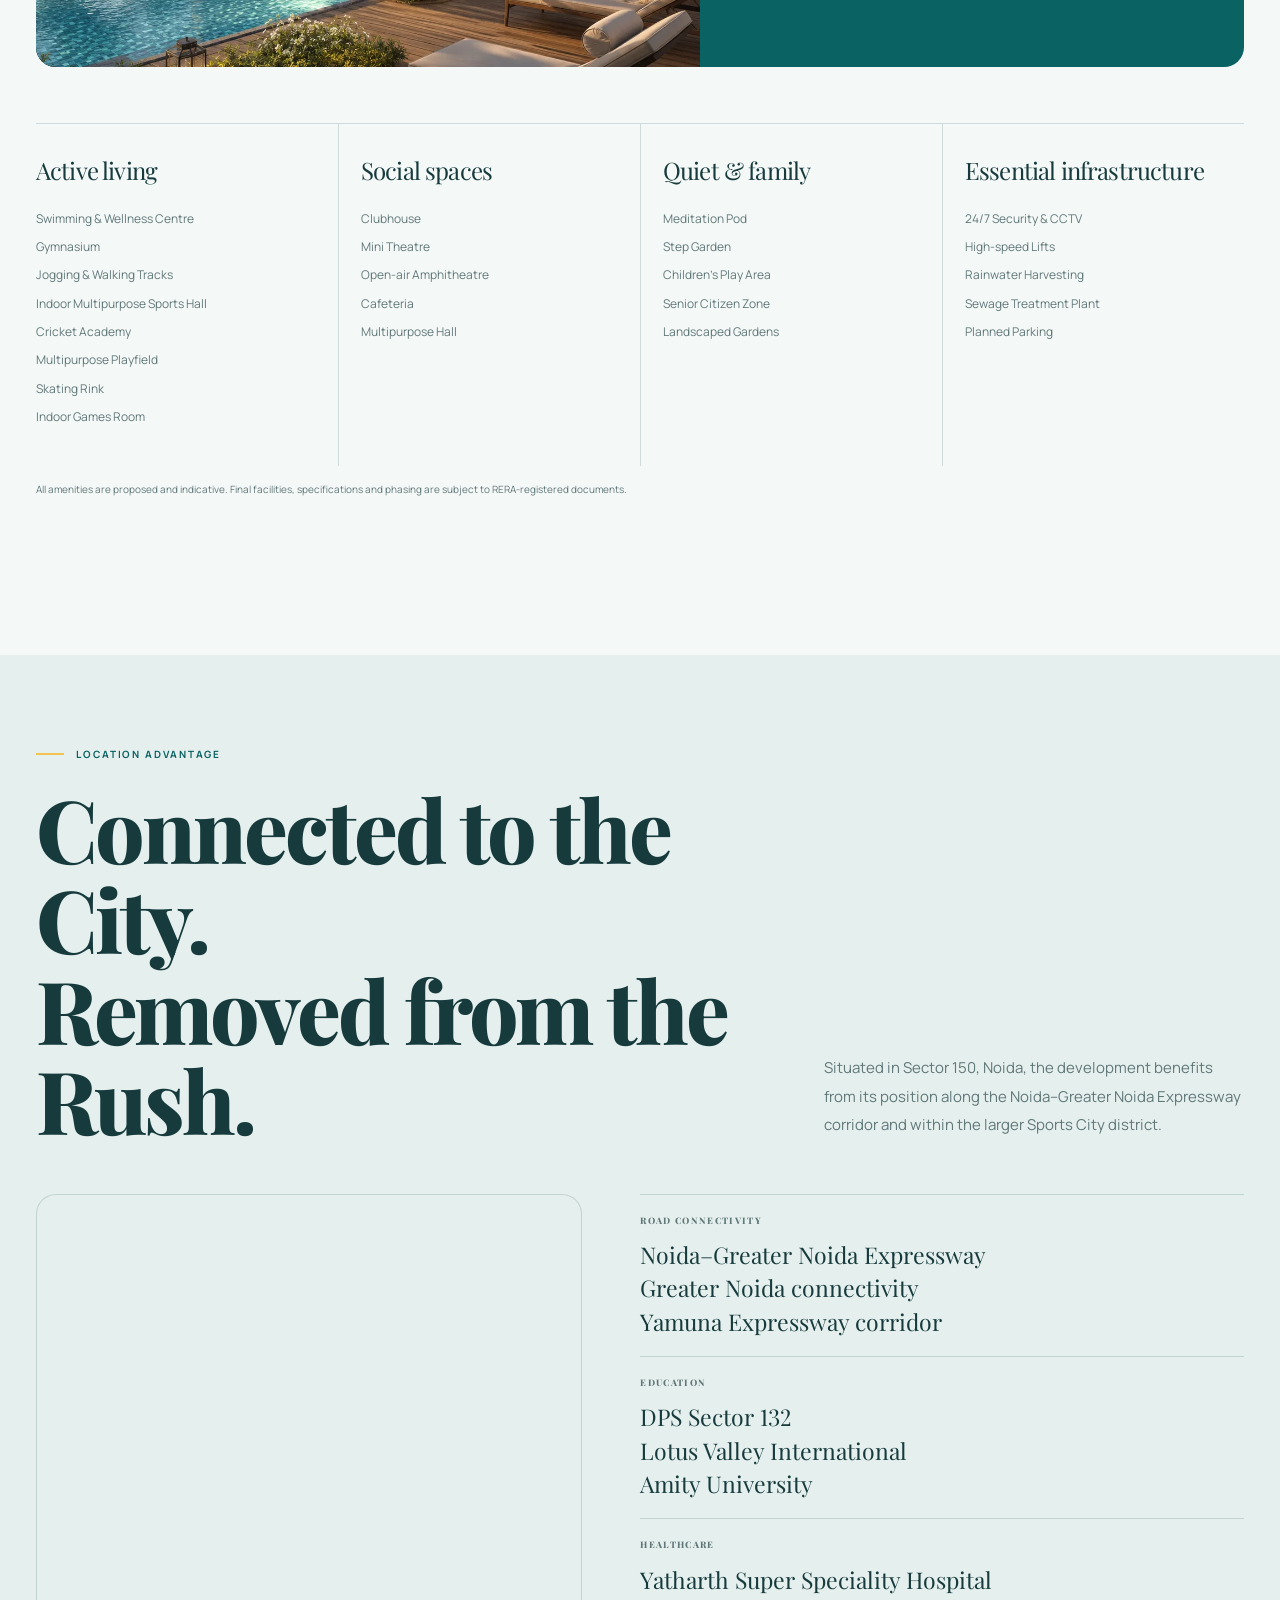
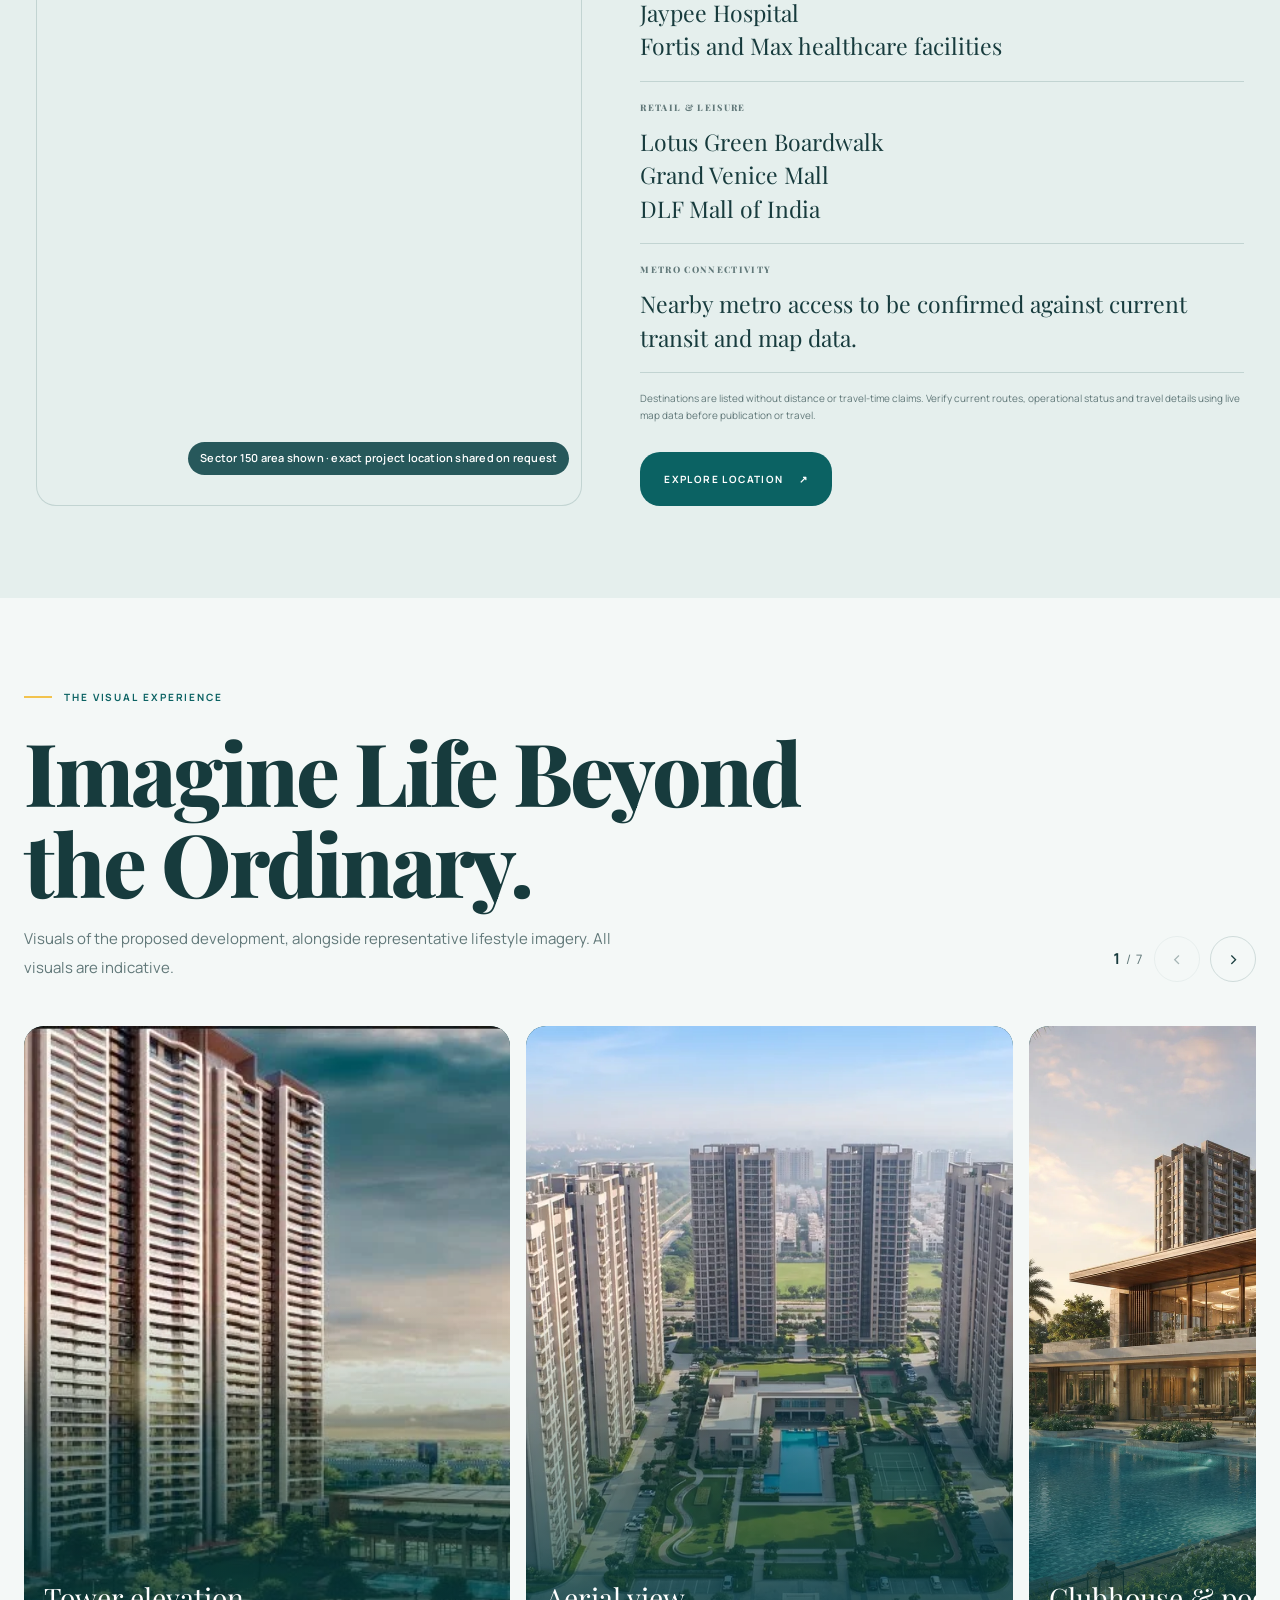
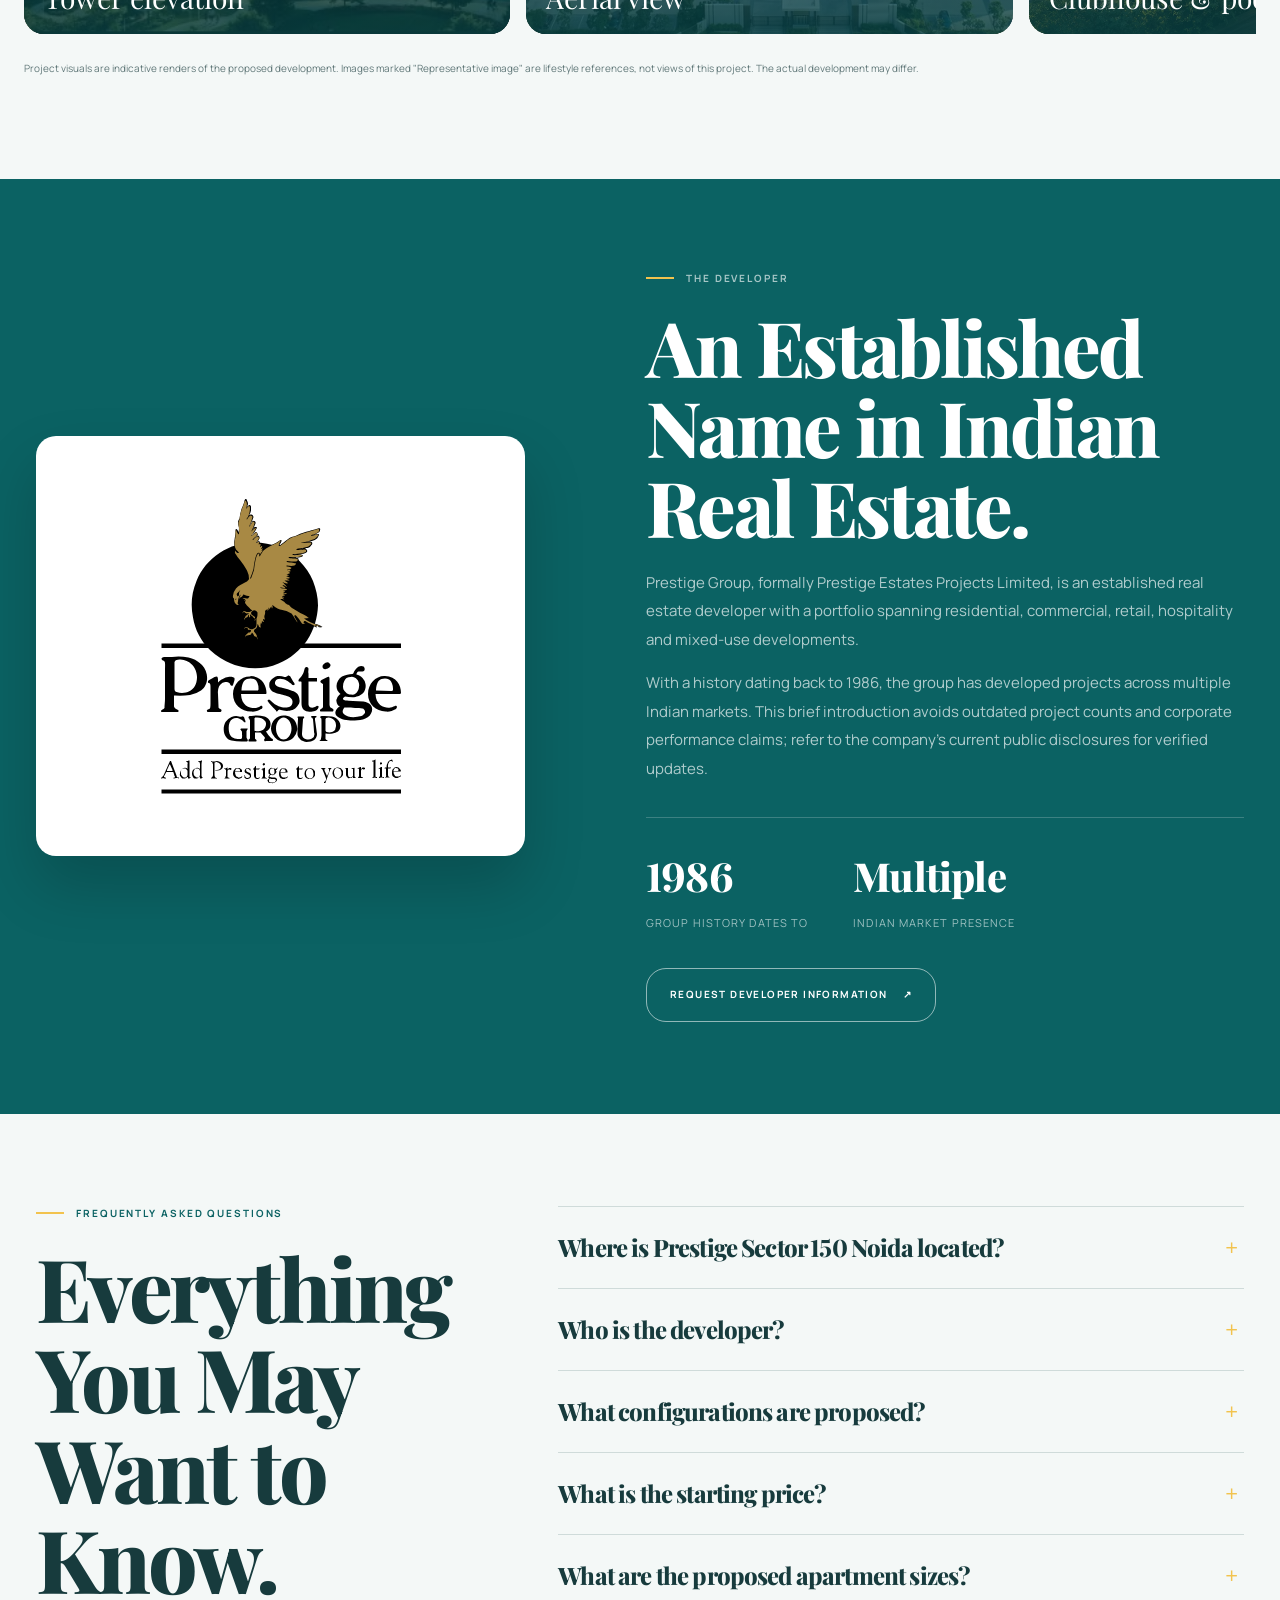
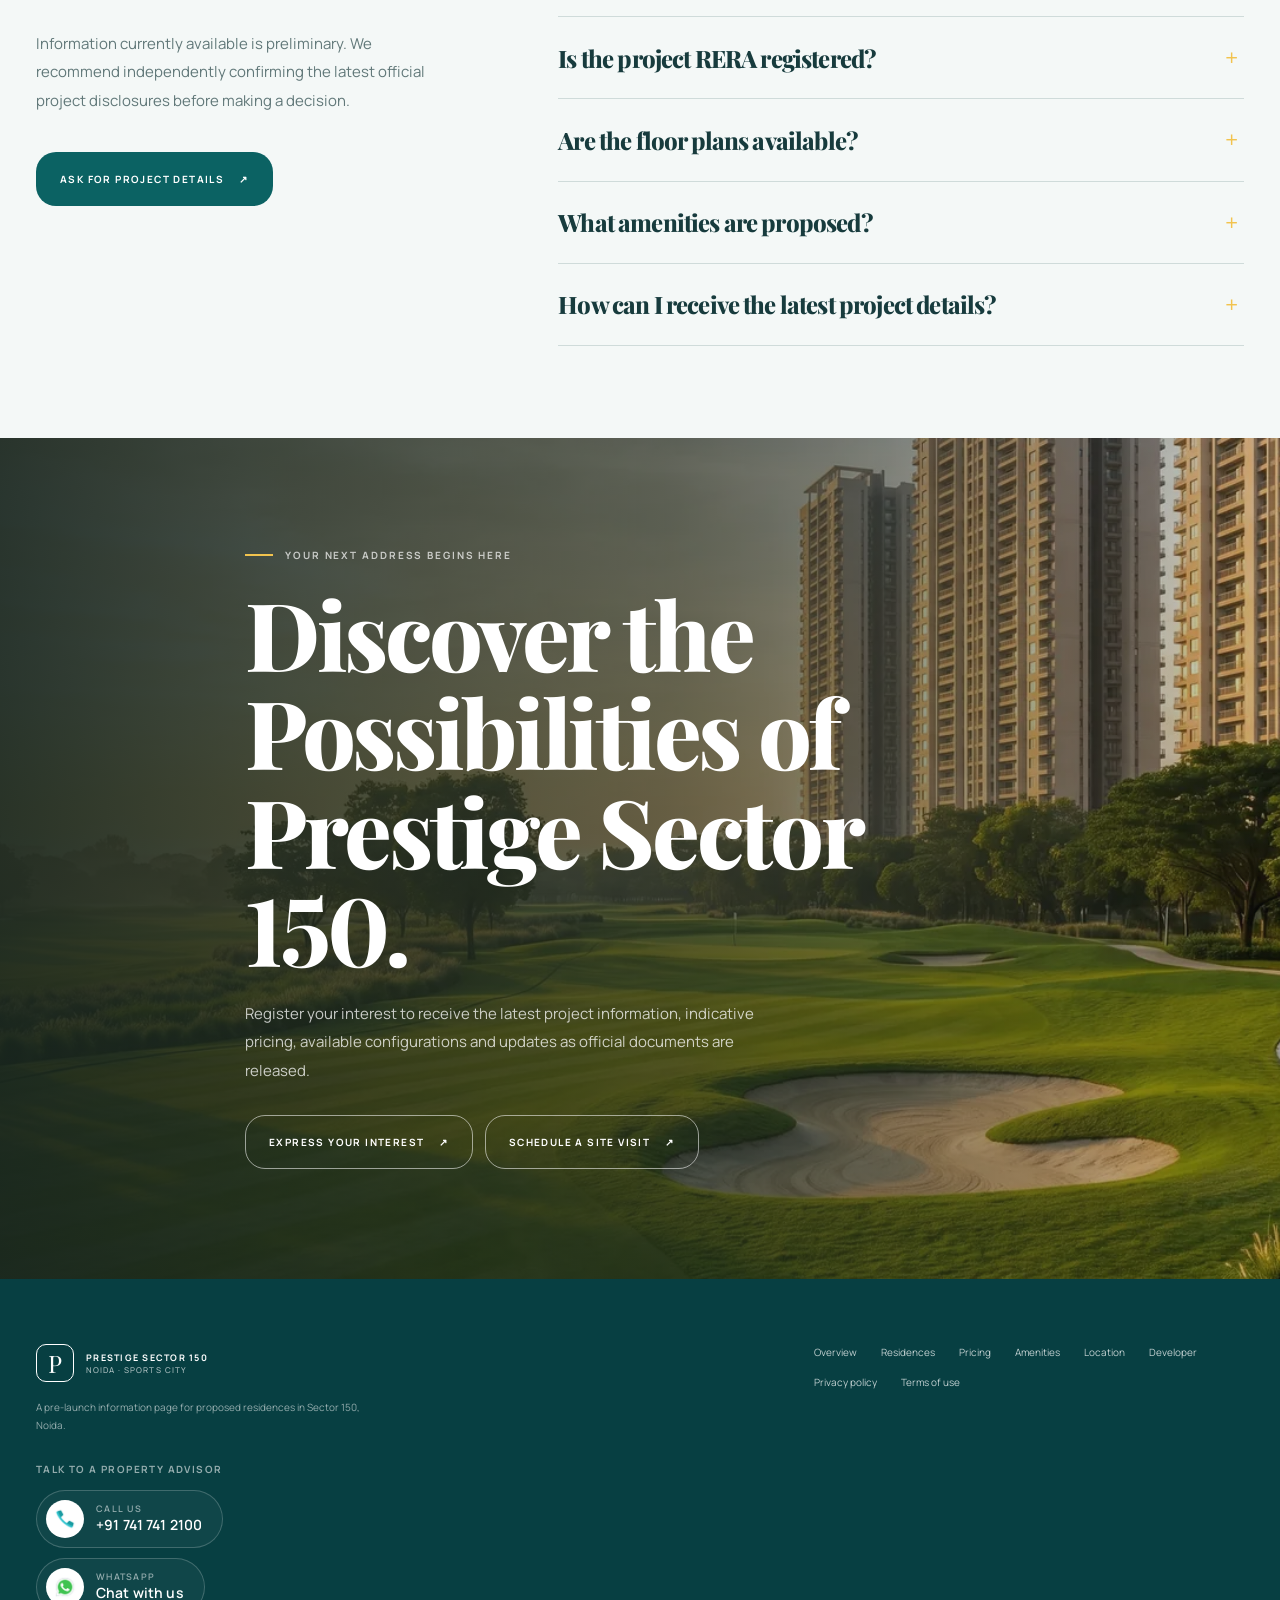
==== commit a5a9a7a3: "Rework mobile menu, add call/WhatsApp contact, relax mobile validation - Move "Proposed spaces" show" ====
--- a/index.html
+++ b/index.html
@@ -14,15 +14,15 @@
   <meta property="og:image" content="images/hero-aerial-view.webp">
   <link rel="preload" as="image" href="images/hero-aerial-view.webp" fetchpriority="high">
   <link rel="icon" href="data:image/svg+xml,%3Csvg xmlns=%27http://www.w3.org/2000/svg%27 viewBox=%270 0 64 64%27%3E%3Crect width=%2764%27 height=%2764%27 rx=%2714%27 fill=%27%23073F42%27/%3E%3Ctext x=%2732%27 y=%2745%27 font-family=%27Georgia,serif%27 font-size=%2738%27 font-weight=%27700%27 fill=%27%23F2C34E%27 text-anchor=%27middle%27%3EP%3C/text%3E%3C/svg%3E">
-  <link rel="stylesheet" href="theme.css">
-  <link rel="stylesheet" href="styles.css">
+  <link rel="stylesheet" href="theme.css?v=202611181652">
+  <link rel="stylesheet" href="styles.css?v=202611181652">
   <script src="https://cdn.tailwindcss.com"></script>
   <script>
     // Tailwind's .container (width:100% + breakpoint max-widths) overrides the site's
     // gutter-aware .container in styles.css and makes content run edge-to-edge.
     tailwind.config = { corePlugins: { container: false } };
   </script>
-  <script src="app.js" defer></script>
+  <script src="app.js?v=202611181652" defer></script>
 </head>
 
 <body>
@@ -41,6 +41,10 @@
         <a href="#location">Location</a>
         <a href="#gallery">Gallery</a>
         <a href="#prestige">About Prestige</a>
+        <div class="nav-menu-footer">
+          <button class="btn nav-menu-cta" type="button" data-enquiry="Enquire Now">Enquire now <span aria-hidden="true">↗</span></button>
+          <p>Prestige Group · Sector 150, Noida</p>
+        </div>
       </nav>
       <button class="btn nav-cta" type="button" data-enquiry="Enquire Now">Enquire now <span aria-hidden="true">↗</span></button>
       <button class="menu-toggle" type="button" aria-label="Open navigation" aria-expanded="false" aria-controls="primary-navigation"><span></span></button>
@@ -97,6 +101,26 @@
             <div class="stat-item"><strong>2, 3 &amp; 4</strong><span>BHK types*</span></div>
           </div>
           <p class="footnote">*Indicative pre-launch information; subject to confirmation through official project disclosures.</p>
+        </div>
+      </div>
+    </section>
+
+    <section class="section-pad spaces-section" id="spaces" aria-labelledby="spaces-title">
+      <div class="container">
+        <div class="amenity-showcase reveal">
+          <div class="amenity-showcase-heading"><p class="eyebrow">Proposed spaces</p><h2 id="spaces-title">A closer look at the everyday.</h2></div>
+          <div class="amenity-mini-grid">
+            <article class="amenity-mini-card"><div class="amenity-mini-art"><img class="media wm" src="images/Clubhouse.webp" alt="The clubhouse building" width="320" height="215" loading="lazy" decoding="async"></div><h3>Clubhouse</h3></article>
+            <article class="amenity-mini-card"><div class="amenity-mini-art"><img class="media wm" src="images/Swimming-Wellness-Centre.webp" alt="The indoor swimming and wellness centre" width="320" height="215" loading="lazy" decoding="async"></div><h3>Swimming &amp; wellness centre</h3></article>
+            <article class="amenity-mini-card"><div class="amenity-mini-art"><img class="media wm" src="images/Gymnasium.webp" alt="The gymnasium" width="320" height="215" loading="lazy" decoding="async"></div><h3>Gymnasium</h3></article>
+            <article class="amenity-mini-card"><div class="amenity-mini-art"><img class="media wm" src="images/Extensive-Landscaped-Green-Spaces.webp" alt="Landscaped gardens with a water channel" width="320" height="215" loading="lazy" decoding="async"></div><h3>Landscaped green spaces</h3></article>
+            <article class="amenity-mini-card"><div class="amenity-mini-art"><img class="media wm" src="images/Jogging-Track.webp" alt="The jogging track between towers" width="320" height="215" loading="lazy" decoding="async"></div><h3>Jogging track</h3></article>
+            <article class="amenity-mini-card"><div class="amenity-mini-art"><img class="media wm" src="images/Indoor-Multipurpose-Sports-Hall.webp" alt="The indoor multipurpose sports hall" width="320" height="215" loading="lazy" decoding="async"></div><h3>Indoor sports hall</h3></article>
+            <article class="amenity-mini-card"><div class="amenity-mini-art"><img class="media wm" src="images/Cricket-Academy.webp" alt="Cricket practice nets" width="320" height="215" loading="lazy" decoding="async"></div><h3>Cricket academy</h3></article>
+            <article class="amenity-mini-card"><div class="amenity-mini-art"><img class="media wm" src="images/Multipurpose-Playfield.webp" alt="The multipurpose playfield" width="320" height="215" loading="lazy" decoding="async"></div><h3>Multipurpose playfield</h3></article>
+            <article class="amenity-mini-card"><div class="amenity-mini-art"><img class="media" src="images/yoga-meditation-lawn.jpg" alt="Representative image of a yoga and meditation lawn" width="320" height="215" loading="lazy" decoding="async"><span class="art-label">Representative image</span></div><h3>Yoga &amp; meditation lawn</h3></article>
+          </div>
+          <p class="footnote amenity-disclaimer">All amenities are proposed and indicative. Final facilities are subject to RERA-registered documents.</p>
         </div>
       </div>
     </section>
@@ -425,20 +449,6 @@
             </ul>
           </div>
         </div>
-        <div class="amenity-showcase reveal">
-          <div class="amenity-showcase-heading"><p class="eyebrow">Proposed spaces</p><h3>A closer look at the everyday.</h3></div>
-          <div class="amenity-mini-grid">
-            <article class="amenity-mini-card"><div class="amenity-mini-art"><img class="media wm" src="images/Clubhouse.webp" alt="The clubhouse building" width="320" height="215" loading="lazy" decoding="async"></div><h4>Clubhouse</h4></article>
-            <article class="amenity-mini-card"><div class="amenity-mini-art"><img class="media wm" src="images/Swimming-Wellness-Centre.webp" alt="The indoor swimming and wellness centre" width="320" height="215" loading="lazy" decoding="async"></div><h4>Swimming &amp; wellness centre</h4></article>
-            <article class="amenity-mini-card"><div class="amenity-mini-art"><img class="media wm" src="images/Gymnasium.webp" alt="The gymnasium" width="320" height="215" loading="lazy" decoding="async"></div><h4>Gymnasium</h4></article>
-            <article class="amenity-mini-card"><div class="amenity-mini-art"><img class="media wm" src="images/Extensive-Landscaped-Green-Spaces.webp" alt="Landscaped gardens with a water channel" width="320" height="215" loading="lazy" decoding="async"></div><h4>Landscaped green spaces</h4></article>
-            <article class="amenity-mini-card"><div class="amenity-mini-art"><img class="media wm" src="images/Jogging-Track.webp" alt="The jogging track between towers" width="320" height="215" loading="lazy" decoding="async"></div><h4>Jogging track</h4></article>
-            <article class="amenity-mini-card"><div class="amenity-mini-art"><img class="media wm" src="images/Indoor-Multipurpose-Sports-Hall.webp" alt="The indoor multipurpose sports hall" width="320" height="215" loading="lazy" decoding="async"></div><h4>Indoor sports hall</h4></article>
-            <article class="amenity-mini-card"><div class="amenity-mini-art"><img class="media wm" src="images/Cricket-Academy.webp" alt="Cricket practice nets" width="320" height="215" loading="lazy" decoding="async"></div><h4>Cricket academy</h4></article>
-            <article class="amenity-mini-card"><div class="amenity-mini-art"><img class="media wm" src="images/Multipurpose-Playfield.webp" alt="The multipurpose playfield" width="320" height="215" loading="lazy" decoding="async"></div><h4>Multipurpose playfield</h4></article>
-            <article class="amenity-mini-card"><div class="amenity-mini-art"><img class="media" src="images/yoga-meditation-lawn.jpg" alt="Representative image of a yoga and meditation lawn" width="320" height="215" loading="lazy" decoding="async"><span class="art-label">Representative image</span></div><h4>Yoga &amp; meditation lawn</h4></article>
-          </div>
-        </div>
         <p class="footnote amenity-disclaimer">All amenities are proposed and indicative. Final facilities, specifications and phasing are subject to RERA-registered documents.</p>
       </div>
     </section>
@@ -600,6 +610,13 @@
       <div class="footer-top">
         <div class="footer-brand"><a class="brand" href="./" aria-label="Prestige Sector 150 home"><span class="brand-mark" aria-hidden="true">P</span><span class="brand-copy">Prestige Sector 150<small>Noida · Sports City</small></span></a>
           <p>A pre-launch information page for proposed residences in Sector 150, Noida.</p>
+          <div class="footer-contact">
+            <p class="footer-contact-label">Talk to a property advisor</p>
+            <div class="footer-contact-links">
+              <a class="footer-contact-link" href="tel:+917417412100" aria-label="Call +91 741 741 2100"><span class="footer-contact-icon"><img src="images/icons8-call.gif" alt="" width="20" height="20" loading="lazy"></span><span class="footer-contact-text"><small>Call us</small>+91 741 741 2100</span></a>
+              <a class="footer-contact-link" href="https://wa.me/917417412100?text=Hi%2C%20I%20would%20like%20details%20about%20Prestige%20Sector%20150%2C%20Noida." target="_blank" rel="noopener" aria-label="Chat on WhatsApp at +91 741 741 2100"><span class="footer-contact-icon"><img src="images/icons8-whatsapp.gif" alt="" width="20" height="20" loading="lazy"></span><span class="footer-contact-text"><small>WhatsApp</small>Chat with us</span></a>
+            </div>
+          </div>
         </div>
         <nav class="footer-links" aria-label="Footer links"><a href="#overview">Overview</a><a href="#residences">Residences</a><a href="#pricing">Pricing</a><a href="#amenities">Amenities</a><a href="#location">Location</a><a href="#prestige">Developer</a><a href="privacy/">Privacy policy</a><a href="terms/">Terms of use</a></nav>
       </div>
@@ -626,7 +643,7 @@
         <div class="hp-field" aria-hidden="true"><label for="company-website">Leave this field empty</label><input id="company-website" name="companyWebsite" type="text" tabindex="-1" autocomplete="off"></div>
         <div class="form-field"><label for="full-name">Full name *</label><input id="full-name" name="fullName" type="text" autocomplete="name" required maxlength="80" placeholder="Your name"></div>
         <div class="form-grid">
-          <div class="form-field"><label for="mobile-number">Mobile number *</label><input id="mobile-number" name="mobile" type="tel" inputmode="tel" autocomplete="tel" required placeholder="+91 98765 43210" aria-describedby="mobile-help"><small id="mobile-help" class="footnote">Enter a valid 10-digit Indian mobile number.</small></div>
+          <div class="form-field"><label for="mobile-number">Mobile number *</label><input id="mobile-number" name="mobile" type="tel" inputmode="tel" autocomplete="tel" required placeholder="+91 98765 43210"></div>
           <div class="form-field"><label for="email-address">Email address <span style="font-weight:400;letter-spacing:0;text-transform:none;">(optional)</span></label><input id="email-address" name="email" type="email" autocomplete="email" placeholder="you@example.com"></div>
         </div>
         <button class="btn btn-dark form-submit" type="submit">Submit enquiry <span aria-hidden="true">↗</span></button>
--- a/styles.css
+++ b/styles.css
@@ -1455,7 +1455,7 @@
   margin-top: 64px;
 }
 
-.amenity-showcase-heading h3 {
+.amenity-showcase-heading h2 {
   margin: 0 0 28px;
   font-family: var(--font-heading);
   font-size: clamp(26px, 3.2vw, 40px);
@@ -1488,7 +1488,7 @@
   max-width: calc(100% - 24px);
 }
 
-.amenity-mini-card h4 {
+.amenity-mini-card h3 {
   margin: 14px 0 0;
   font-family: var(--font-heading);
   font-size: 20px;
@@ -2998,7 +2998,7 @@
     gap: 14px;
   }
 
-  .amenity-mini-card h4 {
+  .amenity-mini-card h3 {
     margin-top: 10px;
     font-size: 16px;
   }
@@ -5813,3 +5813,330 @@
     min-height: 360px;
   }
 }
+
+/* Proposed spaces (standalone, before residences) */
+.spaces-section .amenity-showcase {
+  margin-top: 0;
+}
+
+.spaces-section .amenity-disclaimer {
+  margin-top: 28px;
+}
+
+/* ==========================================================================
+   Mobile menu — final word. Hamburger morphs into a close (X) icon and the
+   menu opens as a deep-teal panel with numbered serif links and a CTA.
+   ========================================================================== */
+.nav-menu-footer {
+  display: none;
+}
+
+.menu-toggle {
+  position: relative;
+  width: 46px;
+  height: 46px;
+  padding: 0;
+  border: 1px solid rgba(var(--rgb-white), .55);
+  border-radius: 50%;
+  color: inherit;
+  transition: background .25s, border-color .25s;
+}
+
+.site-header.is-sticky .menu-toggle {
+  border-color: var(--color-line);
+}
+
+.menu-toggle span,
+.menu-toggle::before,
+.menu-toggle::after {
+  position: absolute;
+  top: calc(50% - 1px);
+  left: calc(50% - 9px);
+  width: 18px;
+  height: 2px;
+  margin: 0;
+  border-radius: 2px;
+  transition: transform .3s ease, opacity .2s ease;
+}
+
+.menu-toggle::before { transform: translateY(-6px); }
+.menu-toggle span { transform: none; }
+.menu-toggle::after { transform: translateY(6px); }
+
+.menu-toggle[aria-expanded="true"]::before { transform: rotate(45deg); }
+.menu-toggle[aria-expanded="true"] span { opacity: 0; transform: scaleX(0); }
+.menu-toggle[aria-expanded="true"]::after { transform: rotate(-45deg); }
+
+.menu-toggle:focus-visible {
+  outline: 2px solid var(--color-gold);
+  outline-offset: 3px;
+}
+
+@media (max-width: 1040px) {
+  .site-header.menu-open,
+  .site-header.menu-open.is-sticky {
+    background: var(--color-deep);
+    color: var(--color-primary-contrast);
+    box-shadow: none;
+  }
+
+  .site-header.menu-open .menu-toggle {
+    border-color: var(--color-gold);
+    background: rgba(var(--rgb-white), .08);
+  }
+
+  .nav-links,
+  .site-header.is-sticky .nav-links {
+    position: absolute;
+    top: 100%;
+    right: 0;
+    left: 0;
+    display: flex;
+    flex-direction: column;
+    align-items: stretch;
+    gap: 0;
+    max-height: calc(100svh - 70px);
+    margin: 0;
+    padding: 10px 24px 28px;
+    overflow-y: auto;
+    border-top: 1px solid rgba(var(--rgb-white), .12);
+    background: var(--color-deep);
+    color: var(--color-primary-contrast);
+    box-shadow: 0 30px 60px rgba(4, 30, 32, .35);
+    counter-reset: navitem;
+    opacity: 0;
+    visibility: hidden;
+    transform: translateY(-10px);
+    transition: opacity .3s ease, transform .3s ease, visibility 0s linear .3s;
+  }
+
+  .site-header .nav-links.is-open {
+    opacity: 1;
+    visibility: visible;
+    transform: none;
+    transition: opacity .3s ease, transform .3s ease, visibility 0s;
+  }
+
+  .nav-links a {
+    position: relative;
+    display: flex;
+    align-items: baseline;
+    gap: 16px;
+    padding: 16px 28px 16px 0;
+    border-bottom: 1px solid rgba(var(--rgb-white), .12);
+    font-family: var(--font-heading);
+    font-size: 21px;
+    font-weight: 500;
+    letter-spacing: 0;
+    opacity: 1;
+    counter-increment: navitem;
+    transition: color .2s, padding-left .25s;
+  }
+
+  .nav-links a::before {
+    min-width: 22px;
+    color: var(--color-gold);
+    font-family: var(--font-body);
+    font-size: 10px;
+    font-weight: 600;
+    letter-spacing: .12em;
+    content: counter(navitem, decimal-leading-zero);
+  }
+
+  .nav-links a::after {
+    position: absolute;
+    top: 50%;
+    right: 2px;
+    font-family: var(--font-body);
+    font-size: 15px;
+    opacity: .45;
+    transform: translateY(-50%);
+    transition: transform .25s, opacity .25s;
+    content: '→';
+  }
+
+  .nav-links a:hover,
+  .nav-links a:focus-visible {
+    color: var(--color-gold);
+    padding-left: 4px;
+  }
+
+  .nav-links a:hover::after,
+  .nav-links a:focus-visible::after {
+    opacity: 1;
+    transform: translate(3px, -50%);
+  }
+
+  .nav-menu-footer {
+    display: flex;
+    flex-wrap: wrap;
+    align-items: center;
+    justify-content: space-between;
+    gap: 14px;
+    padding-top: 24px;
+  }
+
+  .nav-menu-cta {
+    min-height: 48px;
+    padding-inline: 24px;
+    border-color: var(--color-gold);
+    background: var(--color-gold);
+    color: var(--color-deep);
+    font-weight: 700;
+  }
+
+  .nav-menu-footer p {
+    margin: 0;
+    font-size: 10px;
+    letter-spacing: .12em;
+    opacity: .6;
+    text-transform: uppercase;
+  }
+
+  body.nav-open {
+    overflow: hidden;
+  }
+}
+
+@media (max-width: 760px) {
+  .nav-links a {
+    padding-block: 14px;
+    font-size: 19px;
+  }
+}
+
+@media (prefers-reduced-motion: reduce) {
+  .nav-links,
+  .site-header .nav-links.is-open,
+  .menu-toggle span,
+  .menu-toggle::before,
+  .menu-toggle::after {
+    transition: none;
+  }
+}
+
+/* Footer contact: call + WhatsApp */
+.footer-contact {
+  margin-top: 26px;
+}
+
+.footer-contact-label {
+  margin: 0 0 12px;
+  color: var(--color-gold);
+  font-size: 10px;
+  font-weight: 700;
+  letter-spacing: .14em;
+  text-transform: uppercase;
+}
+
+.footer-contact-links {
+  display: flex;
+  flex-wrap: wrap;
+  gap: 10px;
+}
+
+.footer-contact-link {
+  display: inline-flex;
+  align-items: center;
+  gap: 12px;
+  min-width: 0;
+  padding: 9px 20px 9px 9px;
+  border: 1px solid rgba(255, 255, 255, .2);
+  border-radius: 999px;
+  background: rgba(255, 255, 255, .04);
+  color: var(--color-primary-contrast);
+  text-decoration: none;
+  white-space: nowrap;
+  overflow-wrap: normal;
+  transition: border-color .2s, background .2s, transform .2s;
+}
+
+.footer-contact-icon {
+  display: grid;
+  flex: 0 0 auto;
+  width: 38px;
+  height: 38px;
+  place-items: center;
+  border-radius: 50%;
+  background: #fff;
+}
+
+.footer-contact-icon img {
+  display: block;
+  width: 22px;
+  height: 22px;
+}
+
+.footer-contact-text {
+  display: flex;
+  flex-direction: column;
+  gap: 2px;
+  font-size: 14px;
+  font-weight: 600;
+  line-height: 1.2;
+  letter-spacing: .01em;
+}
+
+.footer-contact-text small {
+  color: rgba(255, 255, 255, .55);
+  font-size: 9px;
+  font-weight: 600;
+  letter-spacing: .14em;
+  text-transform: uppercase;
+}
+
+.footer-contact-link:hover,
+.footer-contact-link:focus-visible {
+  border-color: var(--color-gold);
+  background: rgba(255, 255, 255, .08);
+  transform: translateY(-2px);
+}
+
+.footer-contact-link:focus-visible {
+  outline: 2px solid var(--color-gold);
+  outline-offset: 3px;
+}
+
+@media (max-width: 420px) {
+  .footer-contact-link {
+    flex: 1 1 100%;
+  }
+}
+
+/* ==========================================================================
+   Responsive polish
+   ========================================================================== */
+/* Dim the page and hide floating actions while the mobile menu is open. */
+@media (max-width: 1040px) {
+  body.nav-open::before {
+    position: fixed;
+    z-index: 29;
+    inset: 0;
+    background: rgba(4, 30, 32, .55);
+    content: '';
+  }
+
+  body.nav-open .mobile-bar,
+  body.nav-open .whatsapp-float {
+    opacity: 0;
+    pointer-events: none;
+    visibility: hidden;
+  }
+}
+
+/* Breathing room where headings, intros and buttons were touching. */
+.footer-brand .brand + p {
+  margin-top: 16px;
+}
+
+.developer-section .section-title + .section-intro {
+  margin-top: 22px;
+}
+
+.developer-section .section-intro + .section-intro {
+  margin-top: 14px;
+}
+
+.faq-aside .section-intro + .btn {
+  margin-top: 22px;
+}
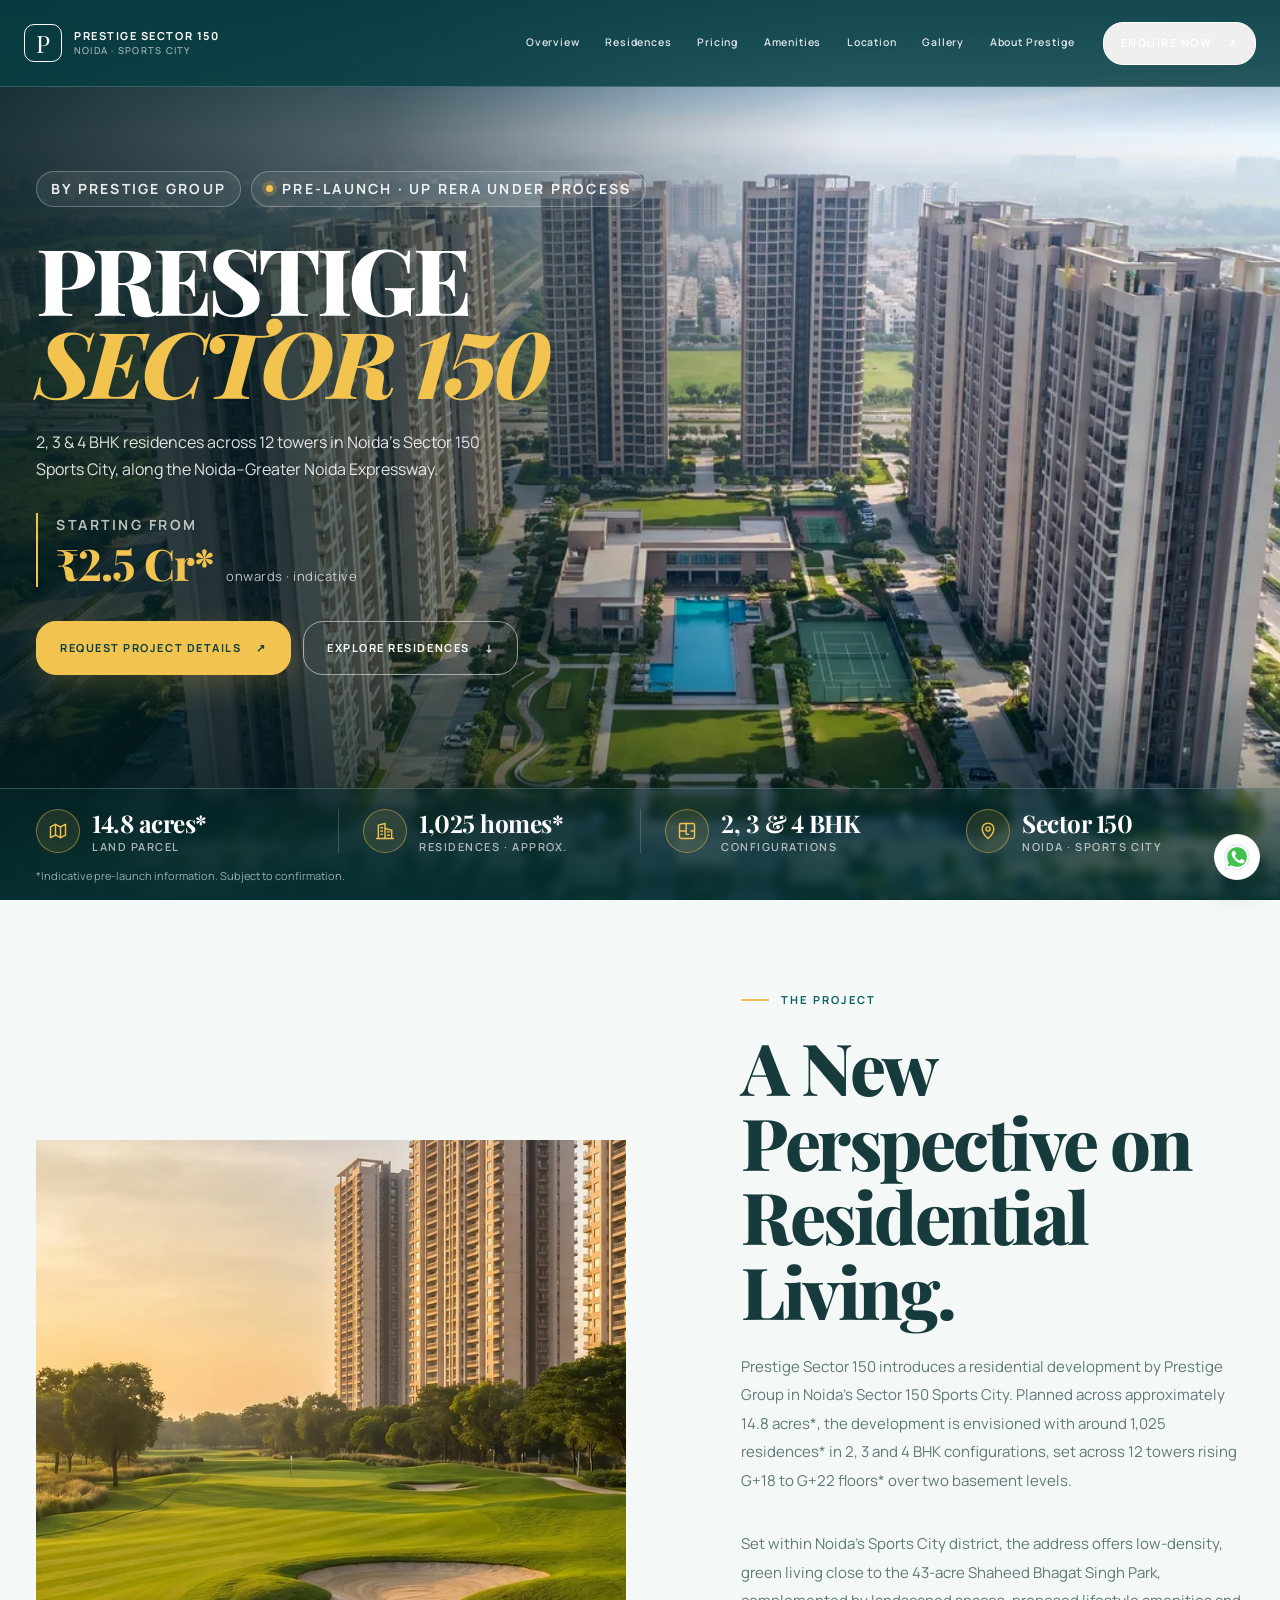
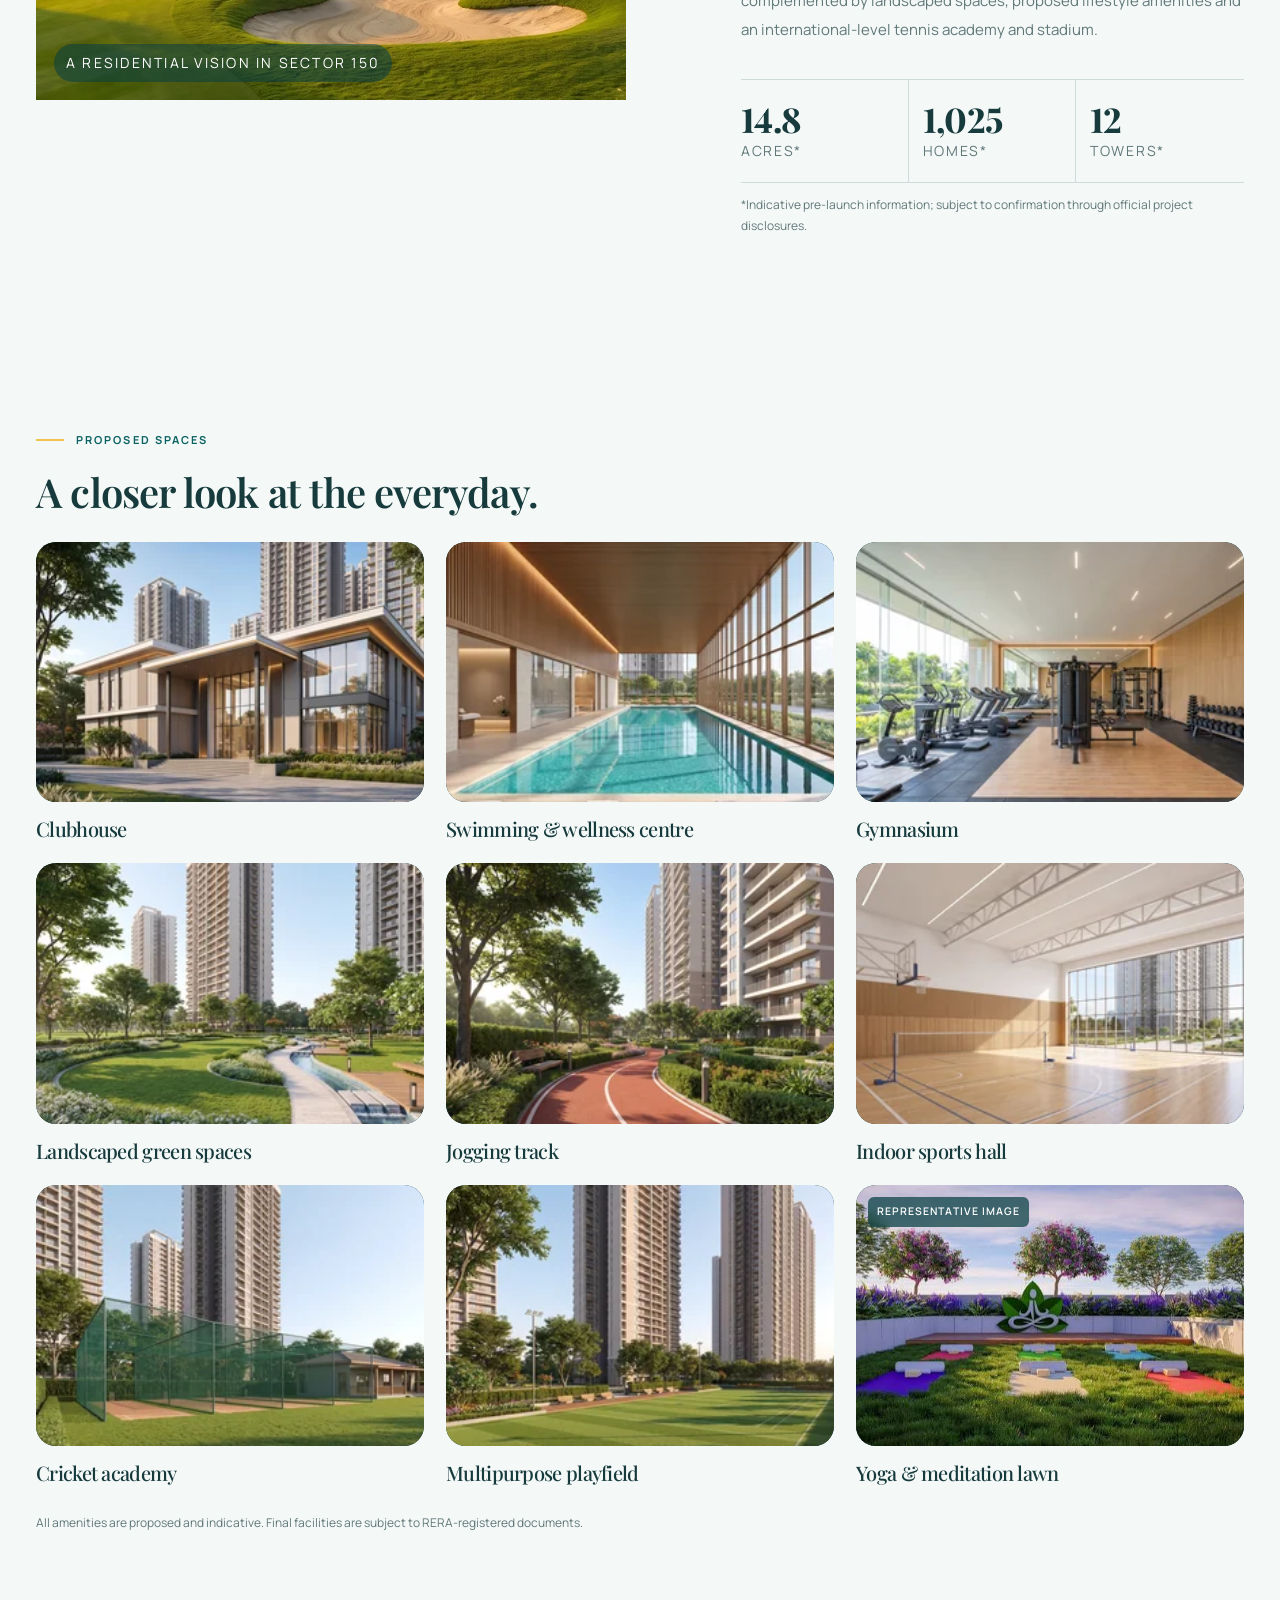
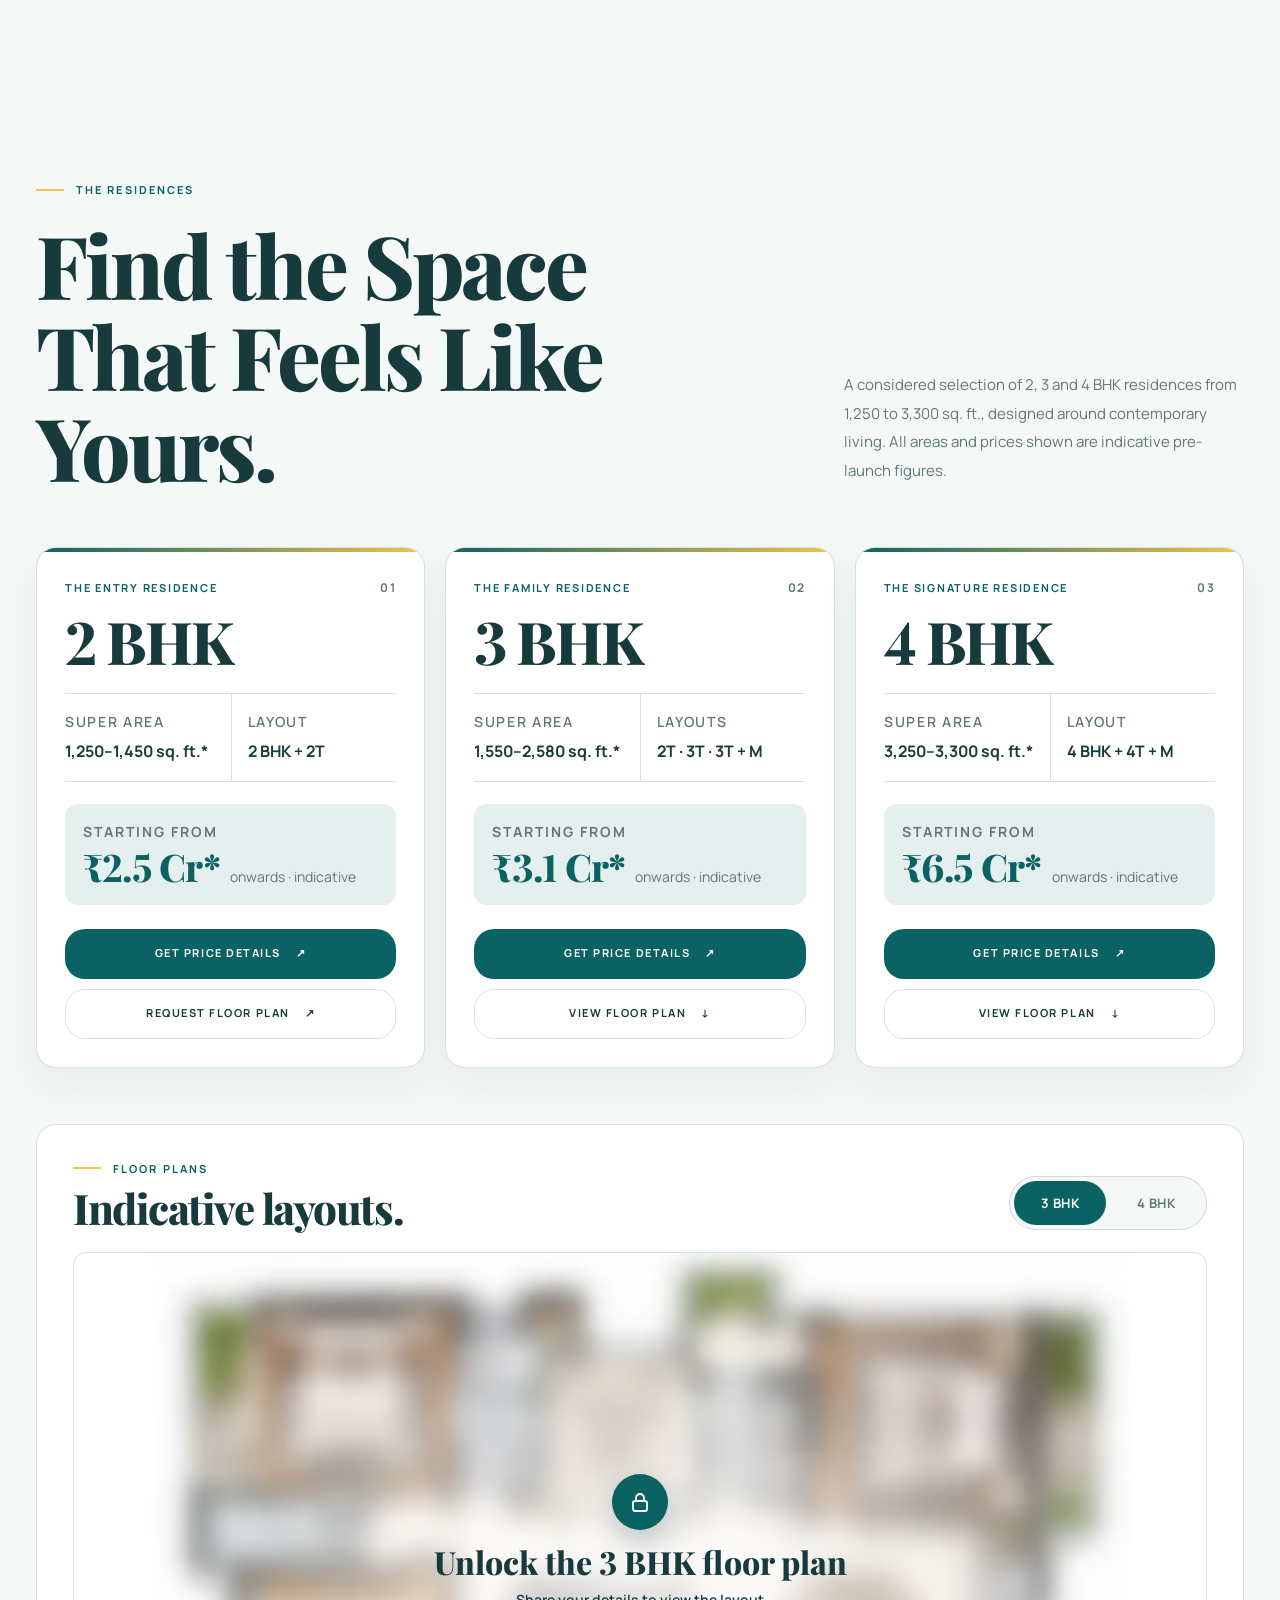
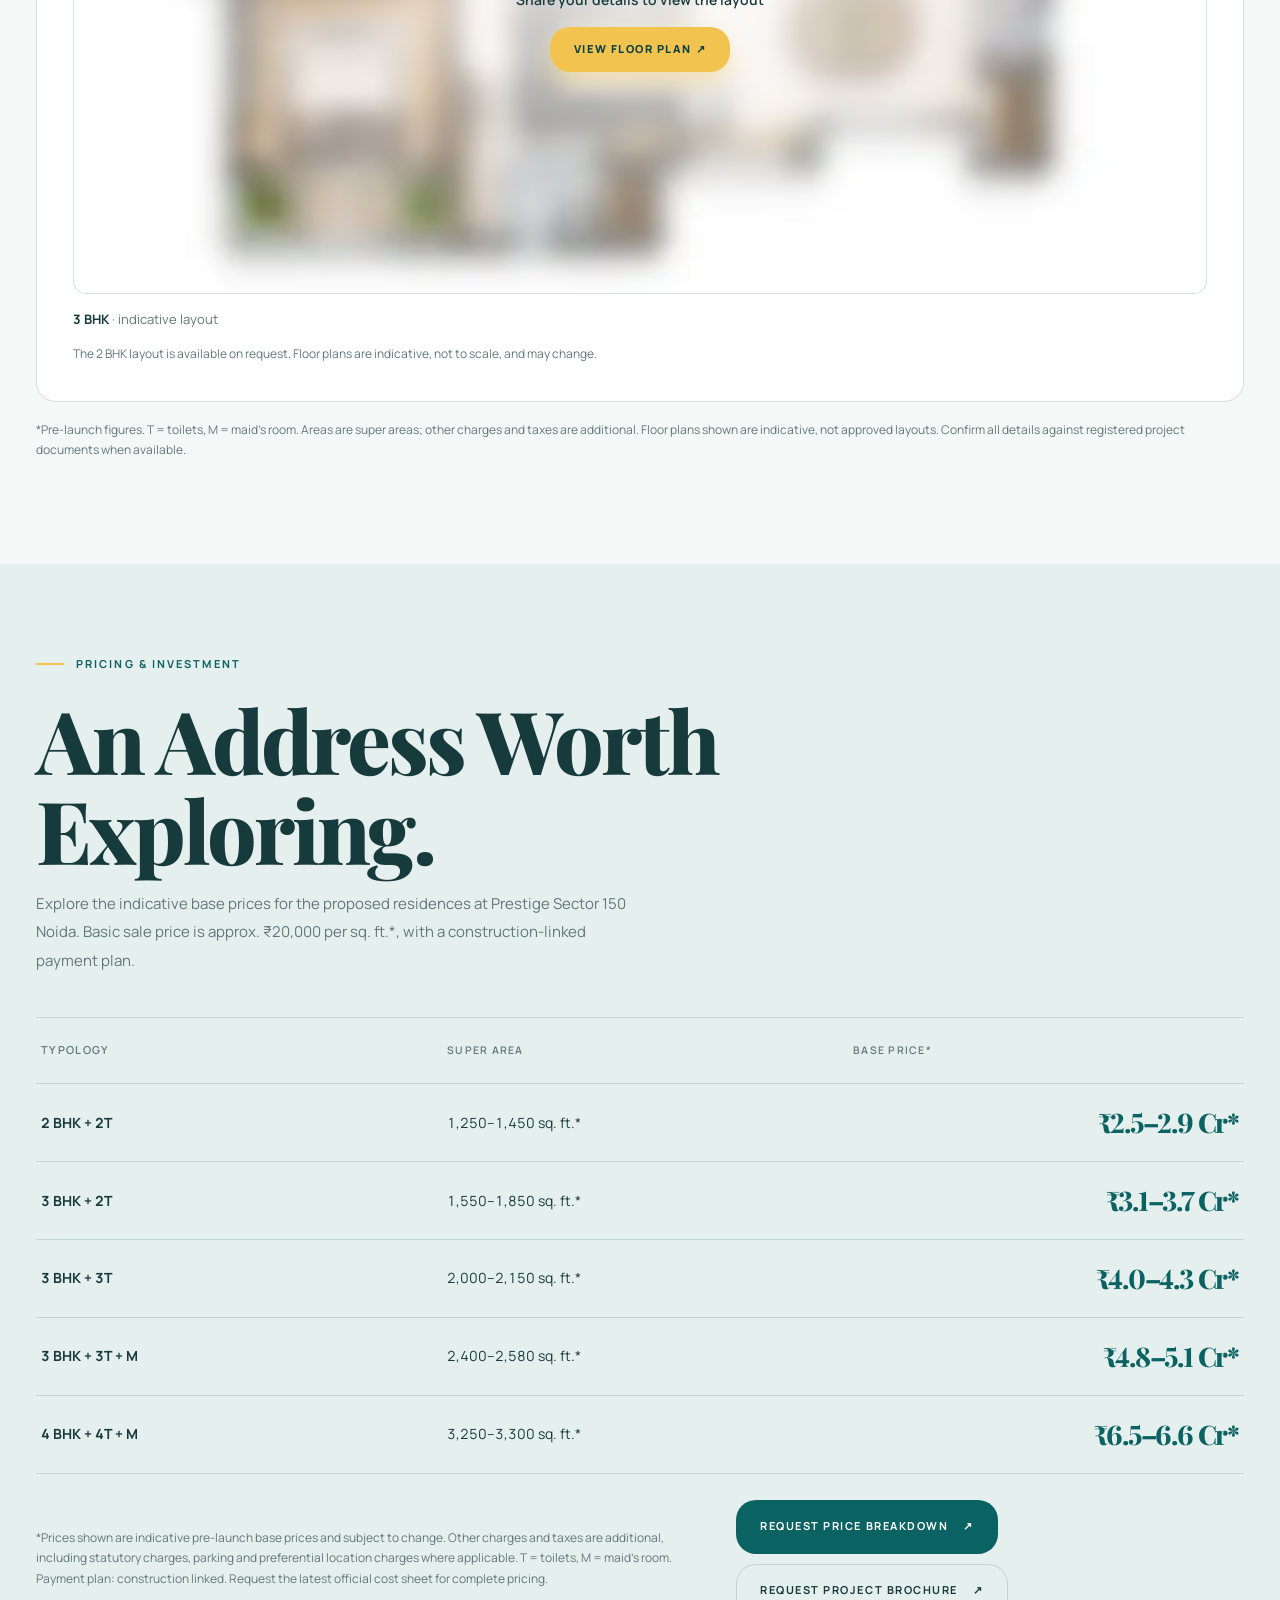
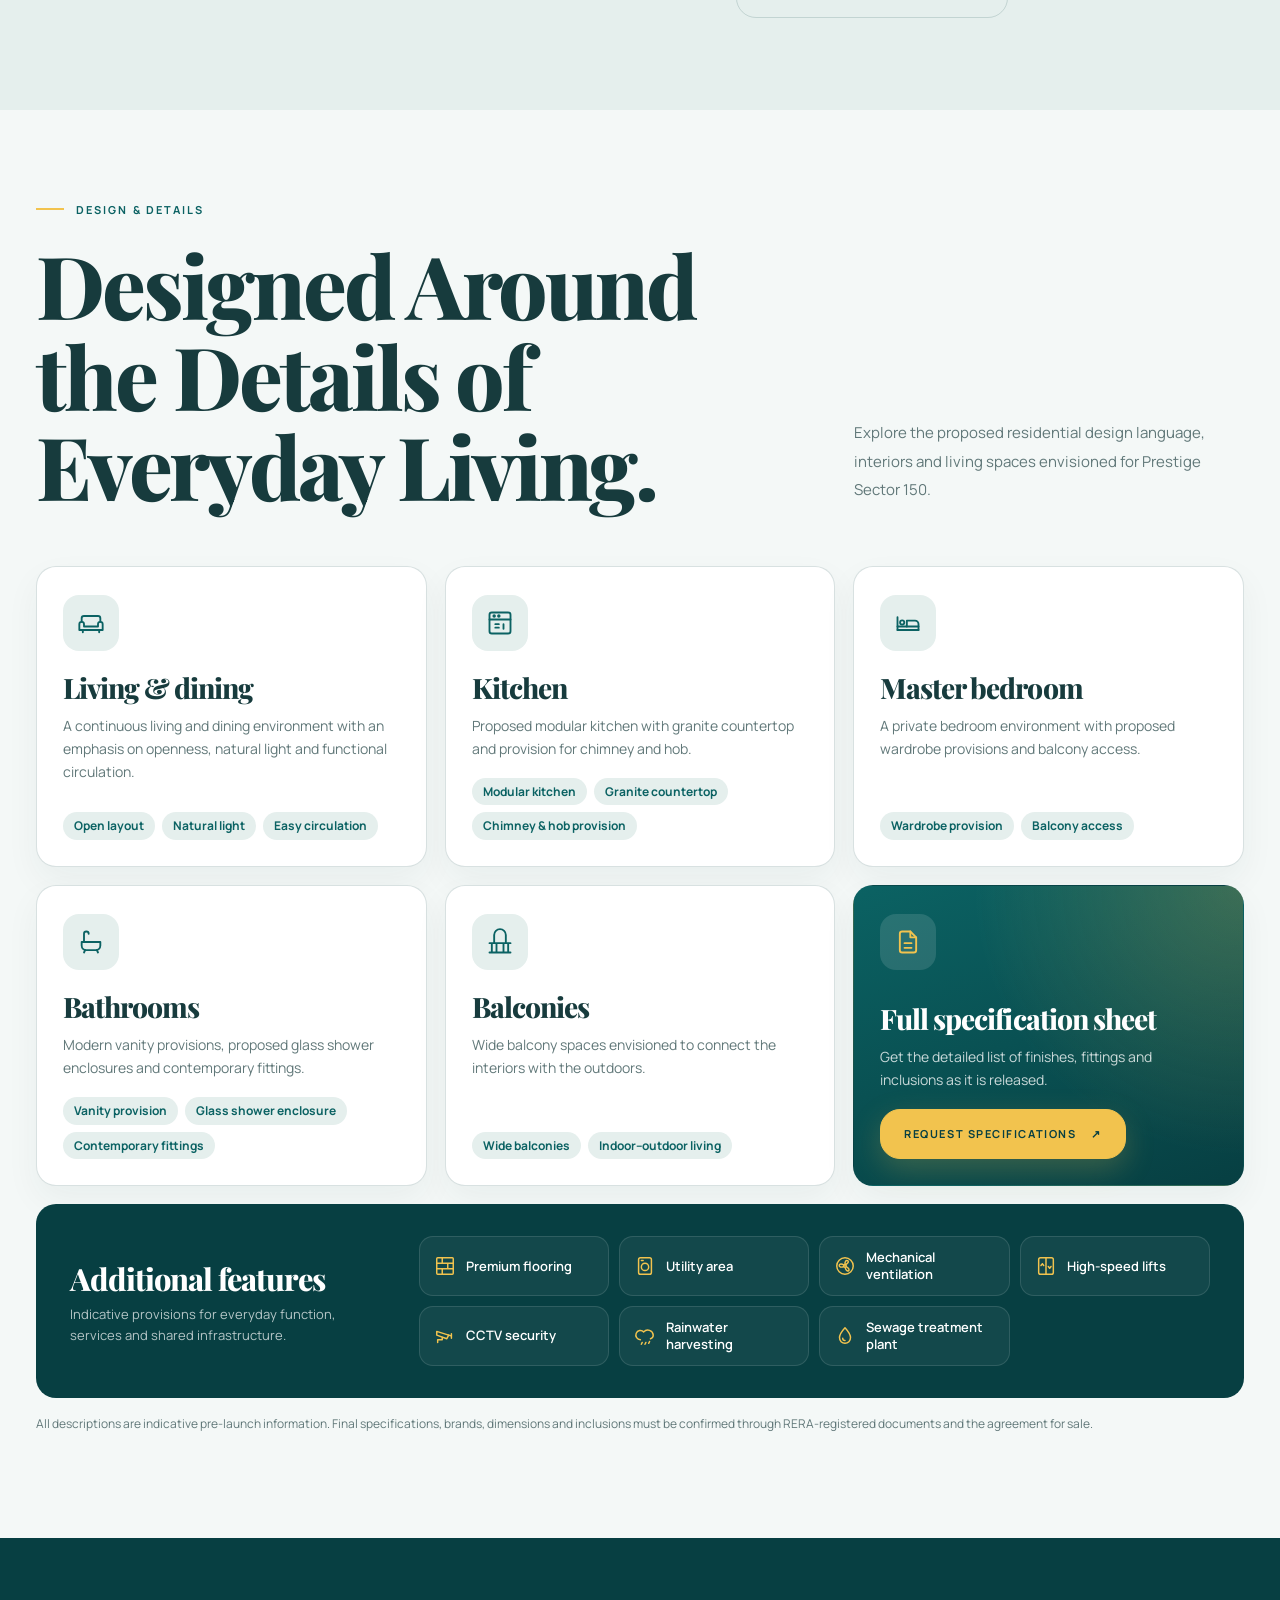
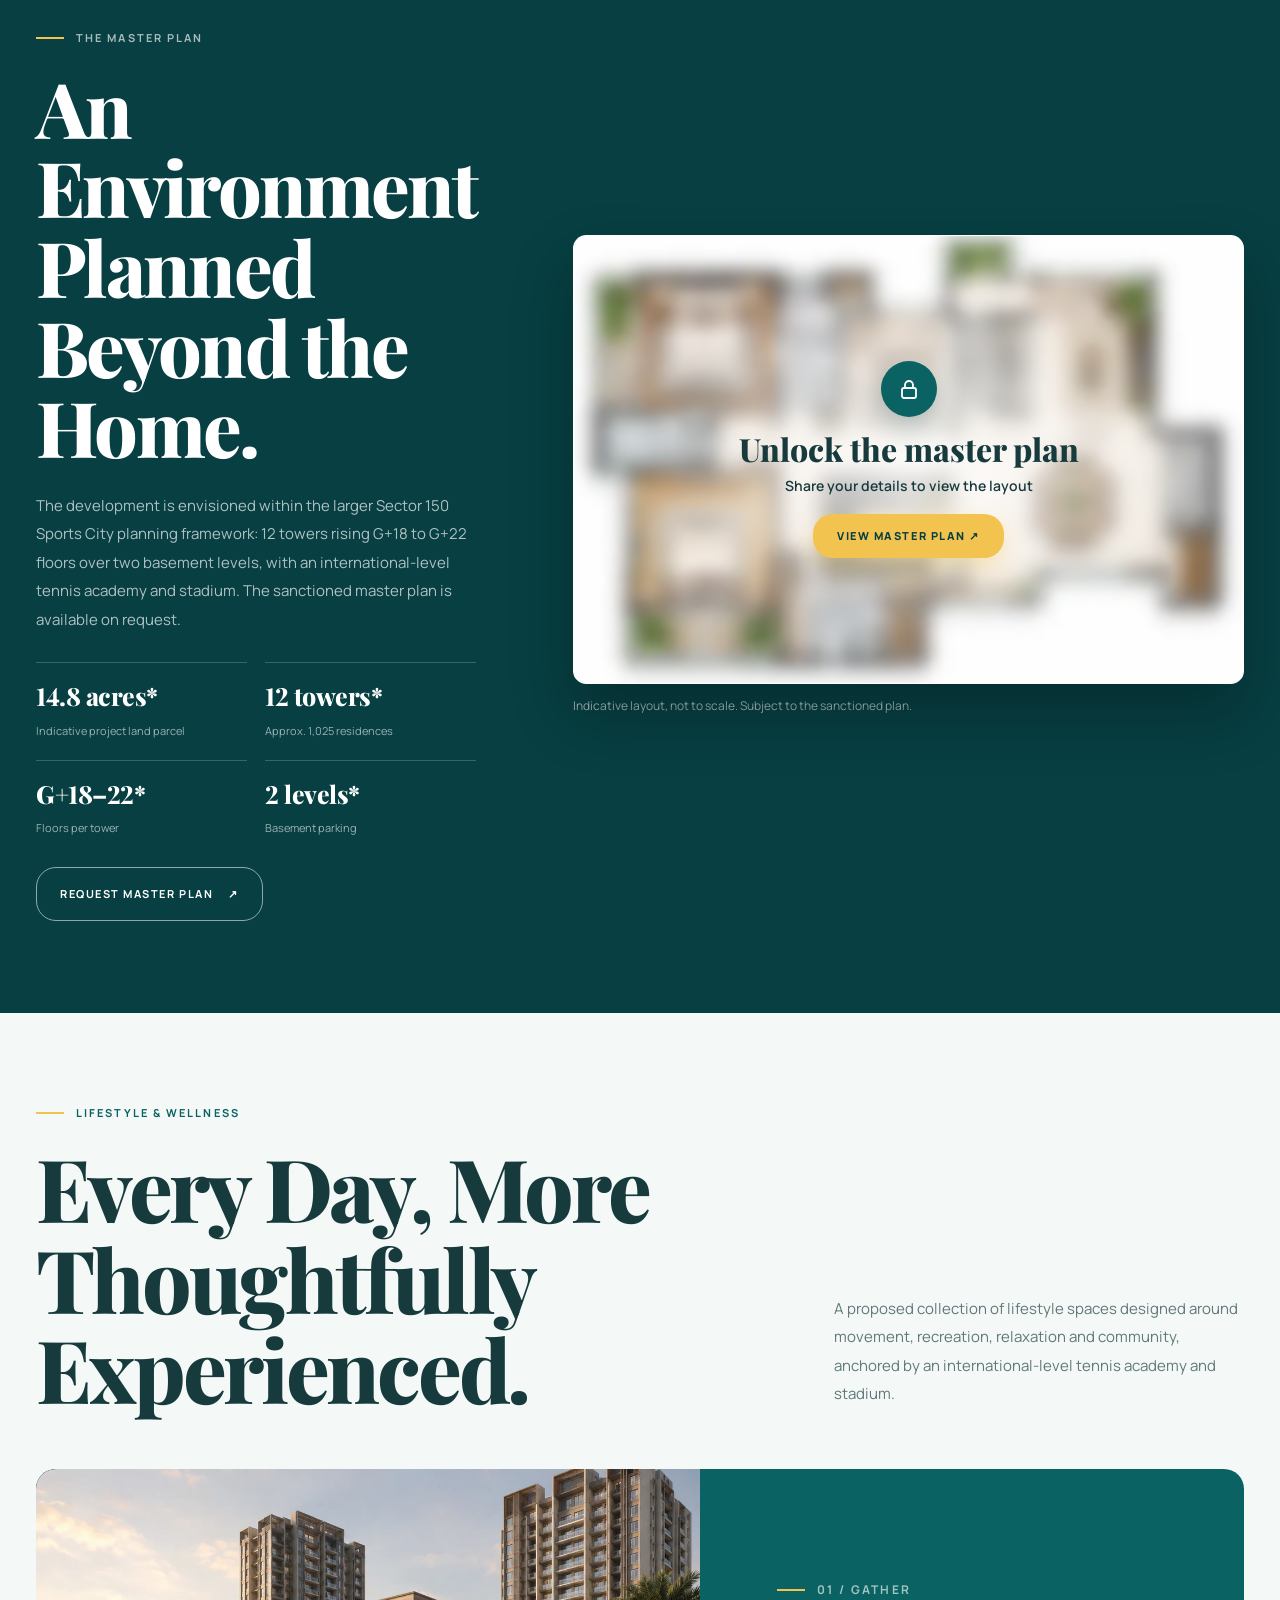
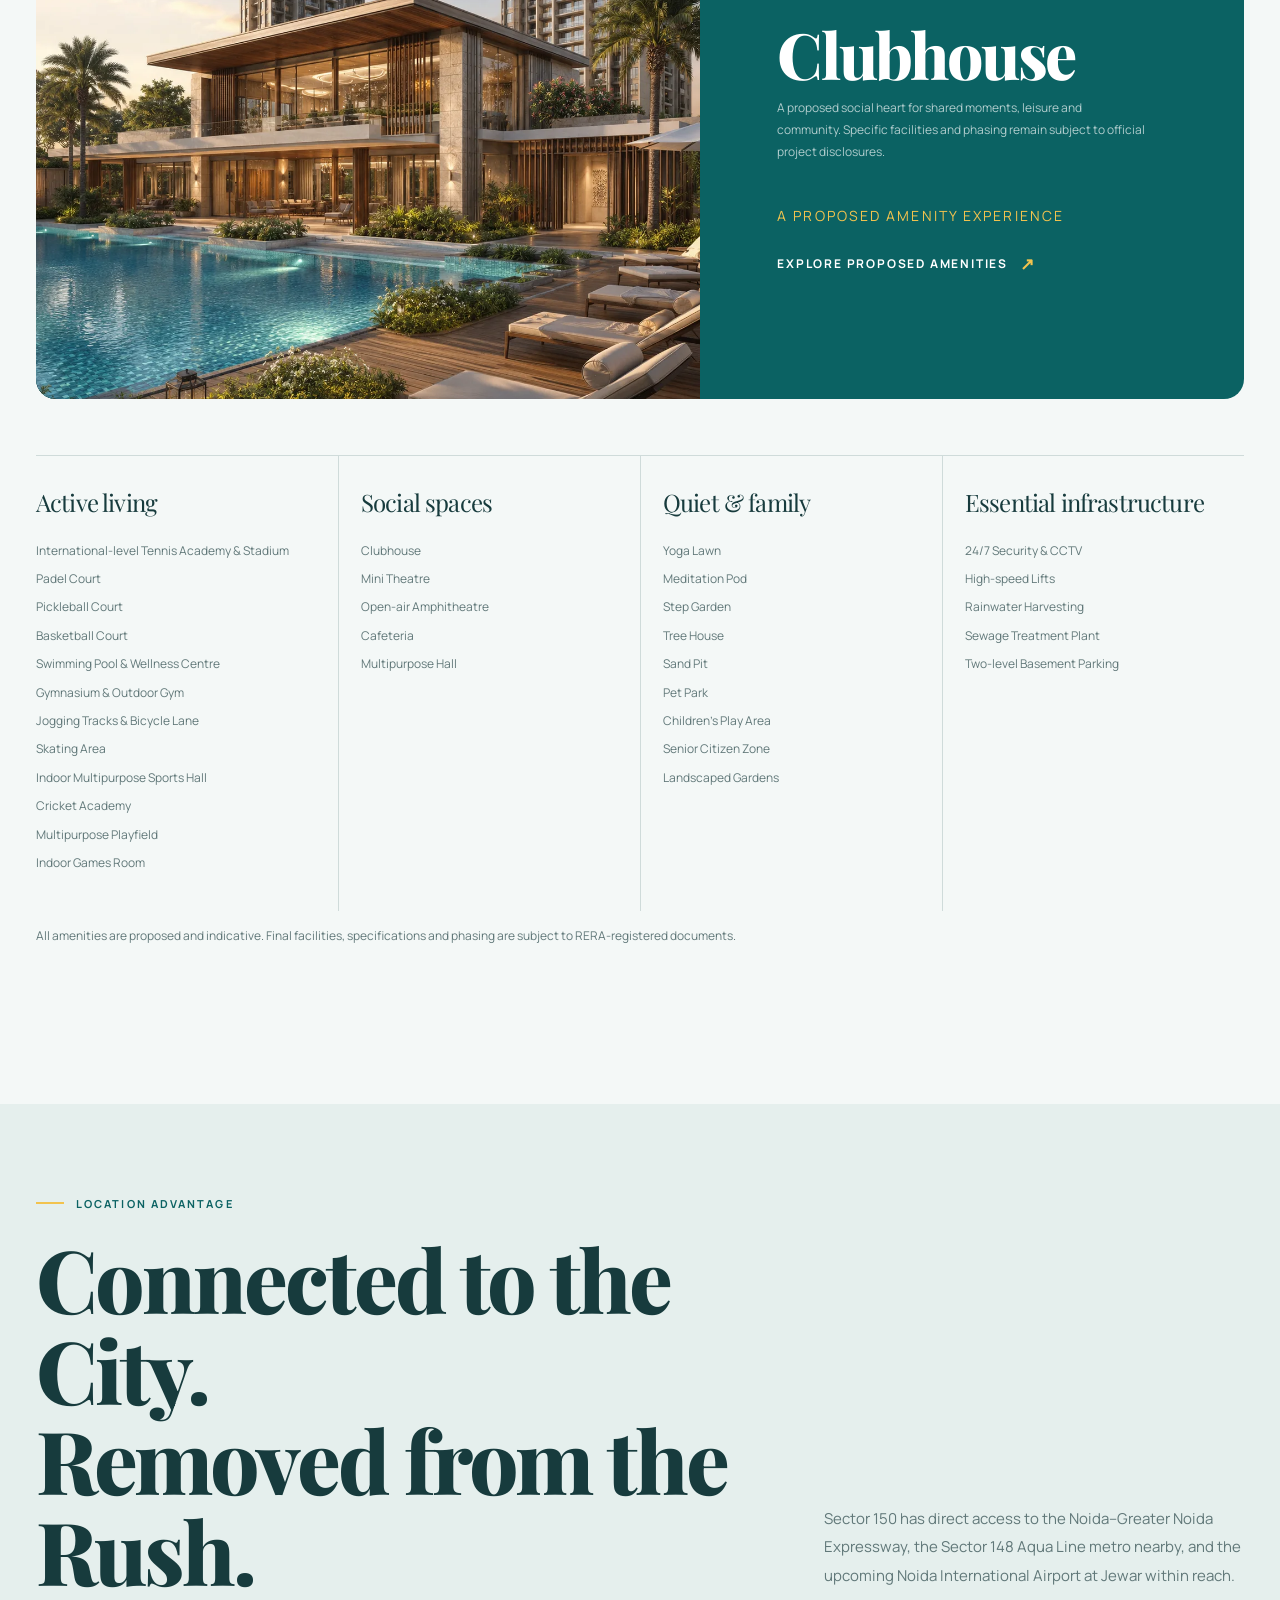
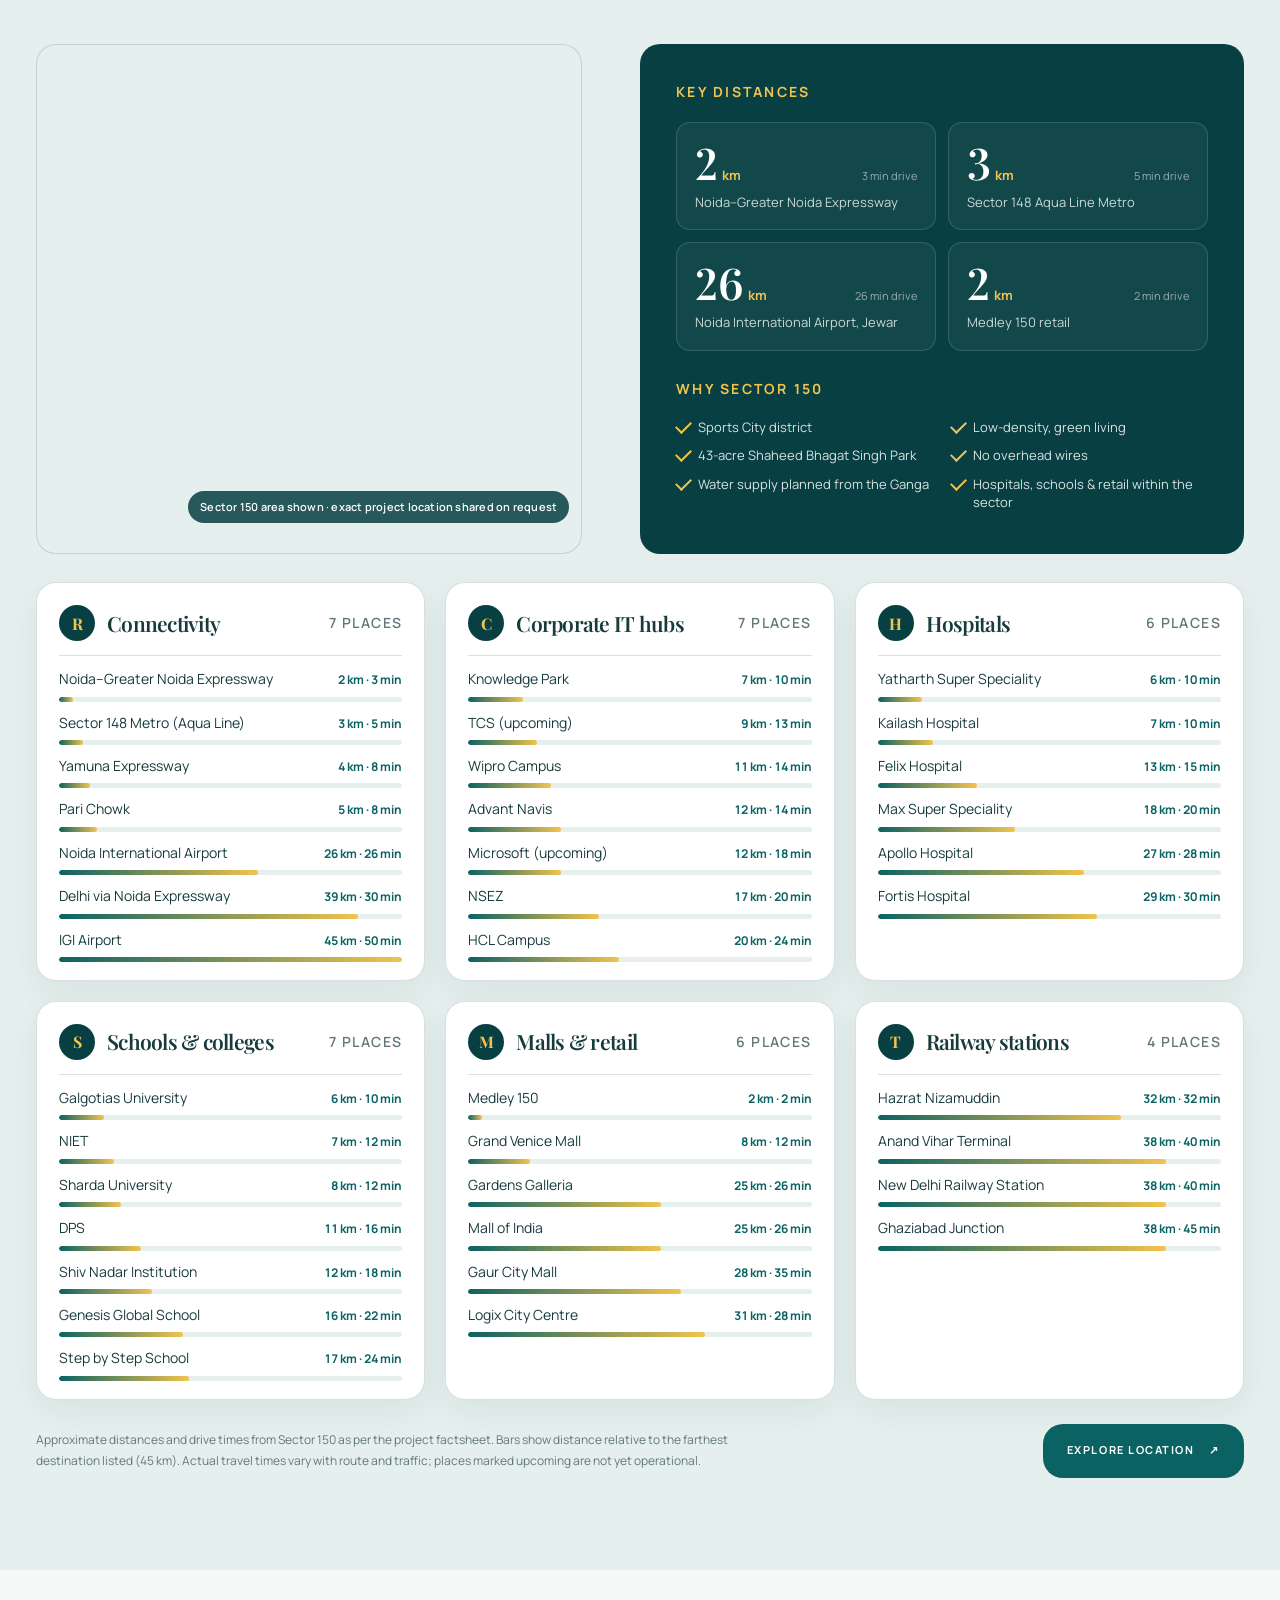
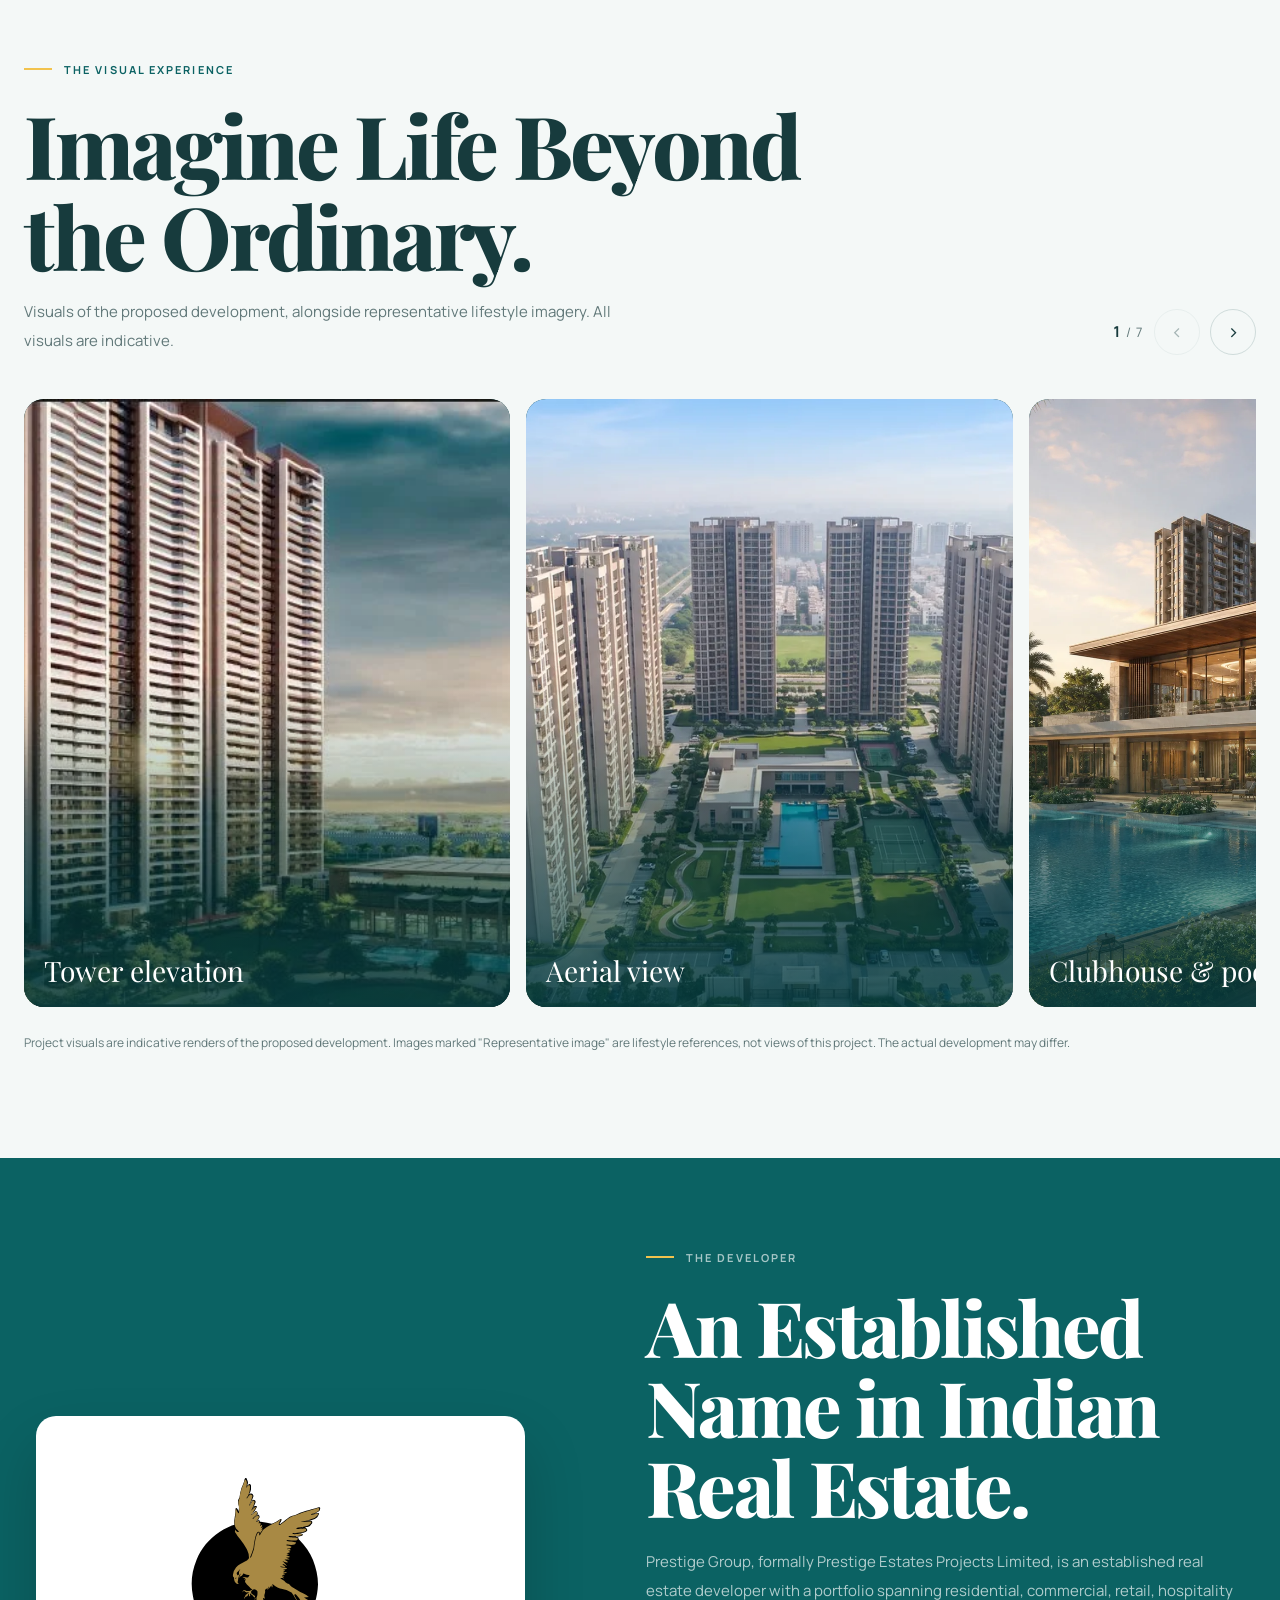
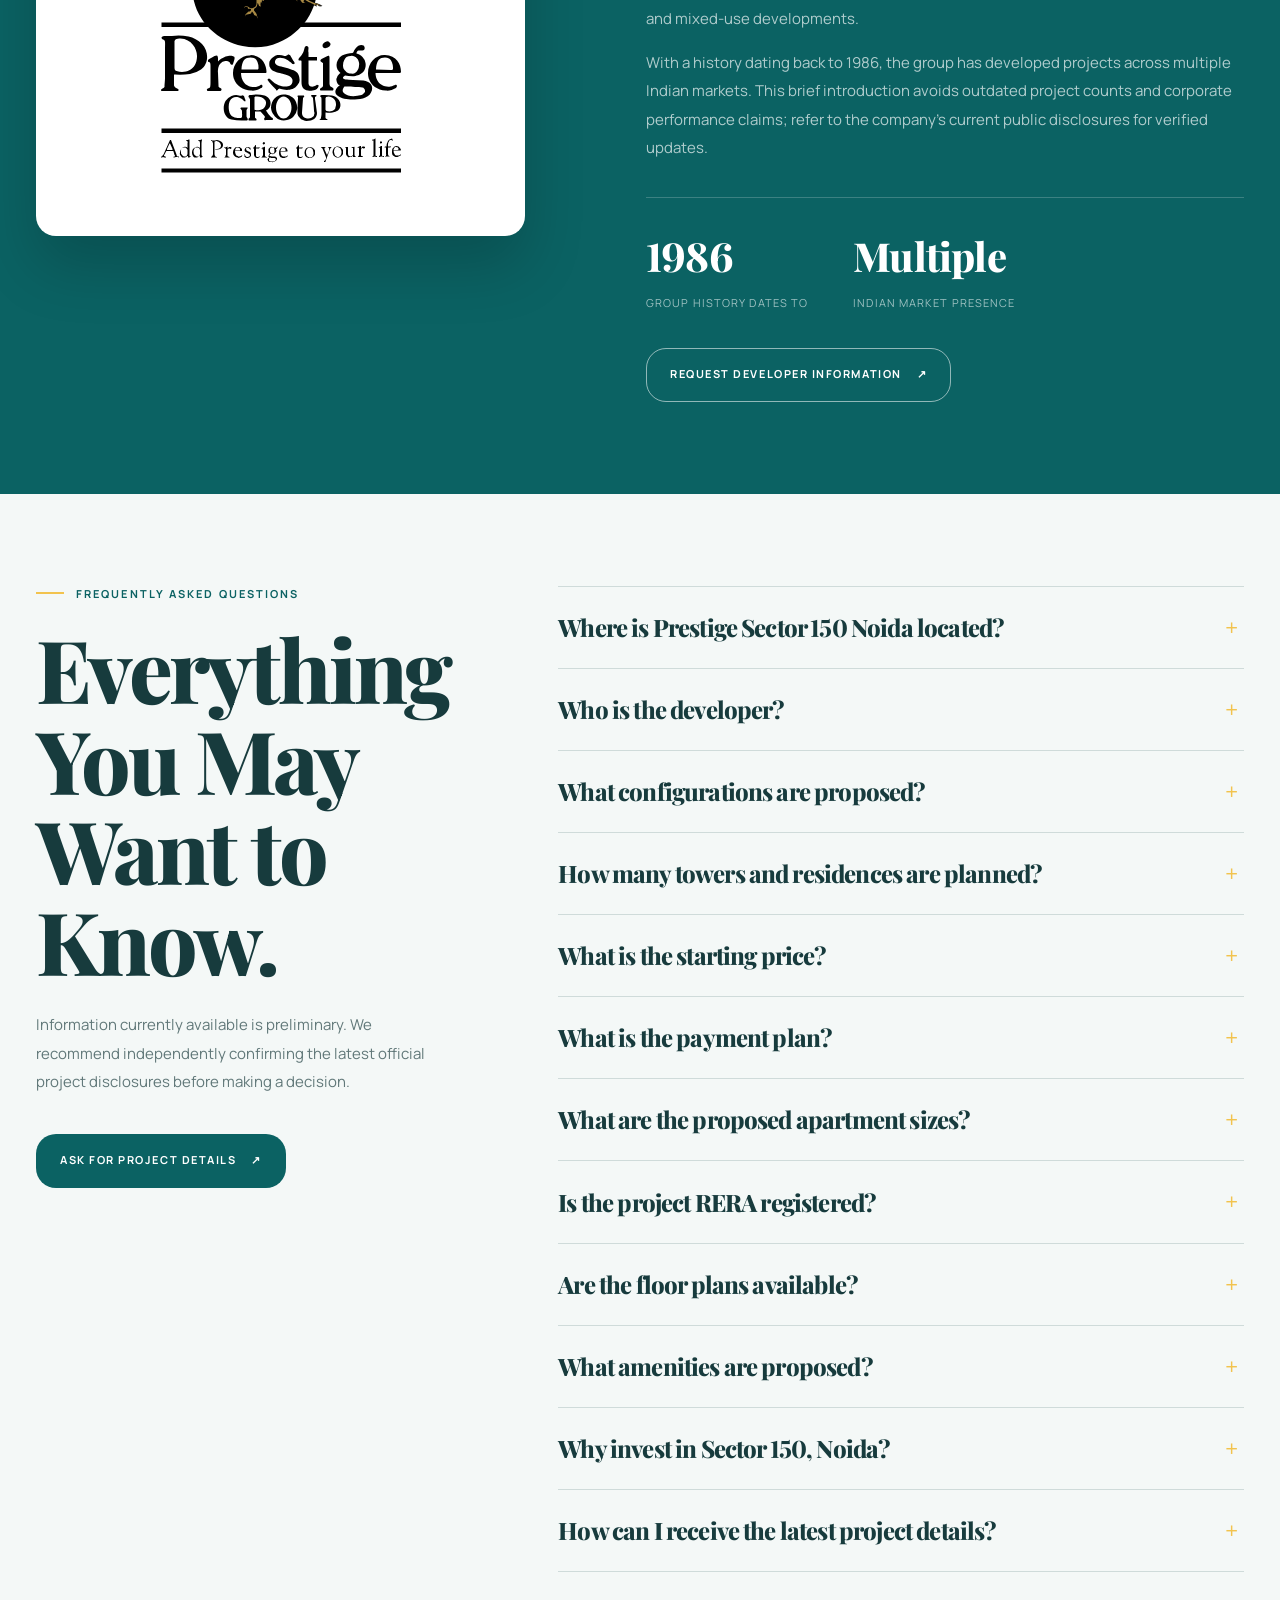
==== commit ae51fc66: "Update project details from factsheet, redesign location, responsive pass - Factsheet 150: 14.8 acre" ====
--- a/index.html
+++ b/index.html
@@ -5,7 +5,7 @@
   <meta charset="UTF-8">
   <meta name="viewport" content="width=device-width, initial-scale=1">
   <title>Prestige Sector 150 Noida | 2, 3 &amp; 4 BHK Residences</title>
-  <meta name="description" content="Explore Prestige Sector 150 Noida, a proposed residential development in Sports City featuring 2, 3 &amp; 4 BHK residences. Request project details, indicative pricing and brochure.">
+  <meta name="description" content="Explore Prestige Sector 150 Noida: approx. 1,025 residences across 12 towers on 14.8 acres in Sports City, with 2, 3 &amp; 4 BHK homes from ₹2.5 Cr*. Request project details, indicative pricing and brochure.">
   <meta name="keywords" content="Prestige Sector 150 Noida, Prestige Noida Sector 150, Prestige 2 BHK in Sector 150, Prestige Group Noida">
   <meta property="og:type" content="website">
   <meta property="og:title" content="Prestige Sector 150 Noida | 2, 3 &amp; 4 BHK Residences">
@@ -14,15 +14,15 @@
   <meta property="og:image" content="images/hero-aerial-view.webp">
   <link rel="preload" as="image" href="images/hero-aerial-view.webp" fetchpriority="high">
   <link rel="icon" href="data:image/svg+xml,%3Csvg xmlns=%27http://www.w3.org/2000/svg%27 viewBox=%270 0 64 64%27%3E%3Crect width=%2764%27 height=%2764%27 rx=%2714%27 fill=%27%23073F42%27/%3E%3Ctext x=%2732%27 y=%2745%27 font-family=%27Georgia,serif%27 font-size=%2738%27 font-weight=%27700%27 fill=%27%23F2C34E%27 text-anchor=%27middle%27%3EP%3C/text%3E%3C/svg%3E">
-  <link rel="stylesheet" href="theme.css?v=202611181652">
-  <link rel="stylesheet" href="styles.css?v=202611181652">
+  <link rel="stylesheet" href="theme.css?v=202611271259">
+  <link rel="stylesheet" href="styles.css?v=202611271259">
   <script src="https://cdn.tailwindcss.com"></script>
   <script>
     // Tailwind's .container (width:100% + breakpoint max-widths) overrides the site's
     // gutter-aware .container in styles.css and makes content run edge-to-edge.
     tailwind.config = { corePlugins: { container: false } };
   </script>
-  <script src="app.js?v=202611181652" defer></script>
+  <script src="app.js?v=202611271259" defer></script>
 </head>
 
 <body>
@@ -62,10 +62,10 @@
           <span class="hero-badge hero-badge-status"><span class="hero-badge-dot" aria-hidden="true"></span>Pre-launch · UP RERA under process</span>
         </div>
         <h1 id="hero-title">PRESTIGE<span>SECTOR 150</span></h1>
-        <p class="hero-copy">2, 3 &amp; 4 BHK residences in Noida's Sector 150 Sports City, along the Noida–Greater Noida Expressway.</p>
+        <p class="hero-copy">2, 3 &amp; 4 BHK residences across 12 towers in Noida's Sector 150 Sports City, along the Noida–Greater Noida Expressway.</p>
         <div class="hero-price">
           <span class="hero-price-label">Starting from</span>
-          <strong>₹2.48 Cr*</strong>
+          <strong>₹2.5 Cr*</strong>
           <small>onwards · indicative</small>
         </div>
         <div class="hero-actions">
@@ -75,8 +75,8 @@
       </div>
       <div class="hero-foot">
         <dl class="container hero-stats" aria-label="Indicative project highlights">
-          <div class="hero-stat"><dt>Land parcel</dt><dd>14.83 acres*</dd></div>
-          <div class="hero-stat"><dt>Residences<span class="hide-sm"> · approx.</span></dt><dd>900 homes*</dd></div>
+          <div class="hero-stat"><dt>Land parcel</dt><dd>14.8 acres*</dd></div>
+          <div class="hero-stat"><dt>Residences<span class="hide-sm"> · approx.</span></dt><dd>1,025 homes*</dd></div>
           <div class="hero-stat"><dt>Configurations</dt><dd>2, 3 &amp; 4 BHK</dd></div>
           <div class="hero-stat hero-stat-location"><dt>Noida · Sports City</dt><dd>Sector 150</dd></div>
         </dl>
@@ -93,12 +93,12 @@
         <div class="intro-copy reveal">
           <p class="eyebrow">The project</p>
           <h2 class="section-title" id="overview-title">A New Perspective on Residential Living.</h2>
-          <p class="section-intro">Prestige Sector 150 introduces a residential development by Prestige Group in Noida's Sector 150 Sports City. Planned across approximately 14.83 acres*, the development is envisioned with around 900 residences* in 2, 3 and 4 BHK configurations.</p>
-          <p class="section-intro">Set within one of Noida's designated Sports City districts, the address offers an opportunity to experience a more open residential environment, complemented by landscaped spaces and proposed lifestyle amenities.</p>
+          <p class="section-intro">Prestige Sector 150 introduces a residential development by Prestige Group in Noida's Sector 150 Sports City. Planned across approximately 14.8 acres*, the development is envisioned with around 1,025 residences* in 2, 3 and 4 BHK configurations, set across 12 towers rising G+18 to G+22 floors* over two basement levels.</p>
+          <p class="section-intro">Set within Noida's Sports City district, the address offers low-density, green living close to the 43-acre Shaheed Bhagat Singh Park, complemented by landscaped spaces, proposed lifestyle amenities and an international-level tennis academy and stadium.</p>
           <div class="stats-grid" aria-label="Indicative project information">
-            <div class="stat-item"><strong>14.83</strong><span>Acres*</span></div>
-            <div class="stat-item"><strong>900</strong><span>Homes*</span></div>
-            <div class="stat-item"><strong>2, 3 &amp; 4</strong><span>BHK types*</span></div>
+            <div class="stat-item"><strong>14.8</strong><span>Acres*</span></div>
+            <div class="stat-item"><strong>1,025</strong><span>Homes*</span></div>
+            <div class="stat-item"><strong>12</strong><span>Towers*</span></div>
           </div>
           <p class="footnote">*Indicative pre-launch information; subject to confirmation through official project disclosures.</p>
         </div>
@@ -132,7 +132,7 @@
             <p class="eyebrow">The residences</p>
             <h2 class="section-title" id="residences-title">Find the Space<br>That Feels Like Yours.</h2>
           </div>
-          <p class="section-intro">A considered selection of 2, 3 and 4 BHK residences, designed around contemporary living. All areas and prices shown are indicative pre-launch figures.</p>
+          <p class="section-intro">A considered selection of 2, 3 and 4 BHK residences from 1,250 to 3,300 sq. ft., designed around contemporary living. All areas and prices shown are indicative pre-launch figures.</p>
         </div>
         <div class="config-grid">
           <article class="config-card reveal">
@@ -142,12 +142,12 @@
             </div>
             <h3 class="config-title">2 BHK</h3>
             <dl class="config-specs">
-              <div><dt>Super built-up</dt><dd>1,303 sq. ft.*</dd></div>
-              <div><dt>Est. carpet area</dt><dd>808–886 sq. ft.*</dd></div>
+              <div><dt>Super area</dt><dd>1,250–1,450 sq. ft.*</dd></div>
+              <div><dt>Layout</dt><dd>2 BHK + 2T</dd></div>
             </dl>
             <div class="config-price">
               <span>Starting from</span>
-              <strong>₹2.48 Cr*</strong>
+              <strong>₹2.5 Cr*</strong>
               <small>onwards · indicative</small>
             </div>
             <div class="config-actions">
@@ -162,12 +162,12 @@
             </div>
             <h3 class="config-title">3 BHK</h3>
             <dl class="config-specs">
-              <div><dt>Super built-up</dt><dd>1,400 sq. ft.*</dd></div>
-              <div><dt>Est. carpet area</dt><dd>868–952 sq. ft.*</dd></div>
+              <div><dt>Super area</dt><dd>1,550–2,580 sq. ft.*</dd></div>
+              <div><dt>Layouts</dt><dd>2T · 3T · 3T + M</dd></div>
             </dl>
             <div class="config-price">
               <span>Starting from</span>
-              <strong>₹2.80 Cr*</strong>
+              <strong>₹3.1 Cr*</strong>
               <small>onwards · indicative</small>
             </div>
             <div class="config-actions">
@@ -182,12 +182,12 @@
             </div>
             <h3 class="config-title">4 BHK</h3>
             <dl class="config-specs">
-              <div><dt>Super built-up</dt><dd>1,500 sq. ft.*</dd></div>
-              <div><dt>Est. carpet area</dt><dd>930–1,020 sq. ft.*</dd></div>
+              <div><dt>Super area</dt><dd>3,250–3,300 sq. ft.*</dd></div>
+              <div><dt>Layout</dt><dd>4 BHK + 4T + M</dd></div>
             </dl>
             <div class="config-price">
               <span>Starting from</span>
-              <strong>₹3.00 Cr*</strong>
+              <strong>₹6.5 Cr*</strong>
               <small>onwards · indicative</small>
             </div>
             <div class="config-actions">
@@ -218,7 +218,7 @@
               </span>
               <span class="plan-zoom" aria-hidden="true">View full size ↗</span>
             </button>
-            <figcaption><span><strong>3 BHK</strong> · 1,400 sq. ft. super built-up* · indicative layout</span></figcaption>
+            <figcaption><span><strong>3 BHK</strong> · indicative layout</span></figcaption>
           </figure>
           <figure class="plan-panel" id="plan-4bhk" role="tabpanel" aria-labelledby="tab-4bhk" hidden>
             <button class="plan-image plan-locked" type="button" data-plan-lock="floor" data-full="images/floor-plan-4bhk.webp" data-full-size="images/floor-plan-4bhk.png" aria-label="Unlock the 4 BHK floor plan: opens the enquiry form">
@@ -231,11 +231,11 @@
               </span>
               <span class="plan-zoom" aria-hidden="true">View full size ↗</span>
             </button>
-            <figcaption><span><strong>4 BHK</strong> · 1,500 sq. ft. super built-up* · indicative layout</span></figcaption>
+            <figcaption><span><strong>4 BHK</strong> · indicative layout</span></figcaption>
           </figure>
           <p class="footnote plan-note">The 2 BHK layout is available on request. Floor plans are indicative, not to scale, and may change.</p>
         </div>
-        <p class="footnote" style="margin-top:18px;">*Pre-launch figures. Carpet estimates are derived assumptions, not official RERA carpet areas. Floor plans shown are indicative, not approved layouts. Confirm all details against registered project documents when available.</p>
+        <p class="footnote" style="margin-top:18px;">*Pre-launch figures. T = toilets, M = maid's room. Areas are super areas; other charges and taxes are additional. Floor plans shown are indicative, not approved layouts. Confirm all details against registered project documents when available.</p>
       </div>
     </section>
 
@@ -244,16 +244,18 @@
         <div class="reveal">
           <p class="eyebrow">Pricing &amp; investment</p>
           <h2 class="section-title" id="pricing-title">An Address Worth Exploring.</h2>
-          <p class="section-intro">Explore the indicative starting prices for the proposed residences at Prestige Sector 150 Noida.</p>
+          <p class="section-intro">Explore the indicative base prices for the proposed residences at Prestige Sector 150 Noida. Basic sale price is approx. ₹20,000 per sq. ft.*, with a construction-linked payment plan.</p>
         </div>
         <div class="price-table reveal" role="table" aria-label="Indicative starting prices">
-          <div class="price-row price-row-head" role="row"><span role="columnheader">Configuration</span><span role="columnheader">Super built-up area</span><span role="columnheader">Starting price*</span></div>
-          <div class="price-row" role="row"><span role="cell">2 BHK</span><span role="cell">1,303 sq. ft.*</span><strong role="cell">₹2.48 Cr* onwards</strong></div>
-          <div class="price-row" role="row"><span role="cell">3 BHK</span><span role="cell">1,400 sq. ft.*</span><strong role="cell">₹2.80 Cr* onwards</strong></div>
-          <div class="price-row" role="row"><span role="cell">4 BHK</span><span role="cell">1,500 sq. ft.*</span><strong role="cell">₹3.00 Cr* onwards</strong></div>
+          <div class="price-row price-row-head" role="row"><span role="columnheader">Typology</span><span role="columnheader">Super area</span><span role="columnheader">Base price*</span></div>
+          <div class="price-row" role="row"><span role="cell">2 BHK + 2T</span><span role="cell">1,250–1,450 sq. ft.*</span><strong role="cell">₹2.5–2.9 Cr*</strong></div>
+          <div class="price-row" role="row"><span role="cell">3 BHK + 2T</span><span role="cell">1,550–1,850 sq. ft.*</span><strong role="cell">₹3.1–3.7 Cr*</strong></div>
+          <div class="price-row" role="row"><span role="cell">3 BHK + 3T</span><span role="cell">2,000–2,150 sq. ft.*</span><strong role="cell">₹4.0–4.3 Cr*</strong></div>
+          <div class="price-row" role="row"><span role="cell">3 BHK + 3T + M</span><span role="cell">2,400–2,580 sq. ft.*</span><strong role="cell">₹4.8–5.1 Cr*</strong></div>
+          <div class="price-row" role="row"><span role="cell">4 BHK + 4T + M</span><span role="cell">3,250–3,300 sq. ft.*</span><strong role="cell">₹6.5–6.6 Cr*</strong></div>
         </div>
         <div class="pricing-bottom reveal">
-          <p class="footnote">*Prices shown are indicative pre-launch figures and subject to change. Taxes, statutory charges, parking, preferential location charges and other applicable costs may be additional. Request the latest official cost sheet for complete pricing.</p>
+          <p class="footnote">*Prices shown are indicative pre-launch base prices and subject to change. Other charges and taxes are additional, including statutory charges, parking and preferential location charges where applicable. T = toilets, M = maid's room. Payment plan: construction linked. Request the latest official cost sheet for complete pricing.</p>
           <div style="display:flex;flex-wrap:wrap;gap:10px;"><button class="btn btn-dark" type="button" data-enquiry="Request Price">Request price breakdown <span aria-hidden="true">↗</span></button><button class="btn btn-outline" type="button" data-enquiry="Download Brochure">Request project brochure <span aria-hidden="true">↗</span></button></div>
         </div>
       </div>
@@ -358,12 +360,12 @@
         <div class="master-copy reveal">
           <p class="eyebrow">The master plan</p>
           <h2 class="section-title" id="master-title">An Environment Planned Beyond the Home.</h2>
-          <p class="section-intro">The development is envisioned within the larger Sector 150 Sports City planning framework. The project-level tower arrangement and sanctioned master plan have not been published in the current pre-launch information.</p>
+          <p class="section-intro">The development is envisioned within the larger Sector 150 Sports City planning framework: 12 towers rising G+18 to G+22 floors over two basement levels, with an international-level tennis academy and stadium. The sanctioned master plan is available on request.</p>
           <div class="master-facts">
-            <div><strong>14.83 acres*</strong><span>Indicative project land parcel</span></div>
-            <div><strong>Sector 150</strong><span>Sports City land-use context</span></div>
-            <div><strong>70%*</strong><span>Approx. sector-level sports &amp; open uses</span></div>
-            <div><strong>On request</strong><span>Indicative project master plan</span></div>
+            <div><strong>14.8 acres*</strong><span>Indicative project land parcel</span></div>
+            <div><strong>12 towers*</strong><span>Approx. 1,025 residences</span></div>
+            <div><strong>G+18–22*</strong><span>Floors per tower</span></div>
+            <div><strong>2 levels*</strong><span>Basement parking</span></div>
           </div><button class="btn btn-light" type="button" data-enquiry="Request Master Plan">Request master plan <span aria-hidden="true">↗</span></button>
         </div>
         <div class="master-plan-lock reveal">
@@ -391,7 +393,7 @@
             <p class="eyebrow">Lifestyle &amp; wellness</p>
             <h2 class="section-title" id="amenities-title">Every Day, More Thoughtfully Experienced.</h2>
           </div>
-          <p class="section-intro">A proposed collection of lifestyle spaces designed around movement, recreation, relaxation and community.</p>
+          <p class="section-intro">A proposed collection of lifestyle spaces designed around movement, recreation, relaxation and community, anchored by an international-level tennis academy and stadium.</p>
         </div>
         <article class="amenity-feature reveal">
           <div class="amenity-art art-scene">
@@ -408,13 +410,17 @@
           <div class="amenity-category">
             <h4>Active living</h4>
             <ul>
-              <li>Swimming &amp; Wellness Centre</li>
-              <li>Gymnasium</li>
-              <li>Jogging &amp; Walking Tracks</li>
+              <li>International-level Tennis Academy &amp; Stadium</li>
+              <li>Padel Court</li>
+              <li>Pickleball Court</li>
+              <li>Basketball Court</li>
+              <li>Swimming Pool &amp; Wellness Centre</li>
+              <li>Gymnasium &amp; Outdoor Gym</li>
+              <li>Jogging Tracks &amp; Bicycle Lane</li>
+              <li>Skating Area</li>
               <li>Indoor Multipurpose Sports Hall</li>
               <li>Cricket Academy</li>
               <li>Multipurpose Playfield</li>
-              <li>Skating Rink</li>
               <li>Indoor Games Room</li>
             </ul>
           </div>
@@ -431,8 +437,12 @@
           <div class="amenity-category">
             <h4>Quiet &amp; family</h4>
             <ul>
+              <li>Yoga Lawn</li>
               <li>Meditation Pod</li>
               <li>Step Garden</li>
+              <li>Tree House</li>
+              <li>Sand Pit</li>
+              <li>Pet Park</li>
               <li>Children's Play Area</li>
               <li>Senior Citizen Zone</li>
               <li>Landscaped Gardens</li>
@@ -445,7 +455,7 @@
               <li>High-speed Lifts</li>
               <li>Rainwater Harvesting</li>
               <li>Sewage Treatment Plant</li>
-              <li>Planned Parking</li>
+              <li>Two-level Basement Parking</li>
             </ul>
           </div>
         </div>
@@ -460,7 +470,7 @@
             <p class="eyebrow">Location advantage</p>
             <h2 class="section-title" id="location-title">Connected to the City.<br>Removed from the Rush.</h2>
           </div>
-          <p class="section-intro">Situated in Sector 150, Noida, the development benefits from its position along the Noida–Greater Noida Expressway corridor and within the larger Sports City district.</p>
+          <p class="section-intro">Sector 150 has direct access to the Noida–Greater Noida Expressway, the Sector 148 Aqua Line metro nearby, and the upcoming Noida International Airport at Jewar within reach.</p>
         </div>
         <div class="location-grid">
           <figure class="location-map location-map-live reveal">
@@ -468,30 +478,97 @@
             <iframe src="https://maps.google.com/maps?q=Sector%20150%2C%20Noida%2C%20Uttar%20Pradesh&amp;z=13&amp;output=embed" title="Map of Sector 150, Noida and surrounding area" loading="lazy" referrerpolicy="no-referrer-when-downgrade" allowfullscreen></iframe>
             <figcaption class="map-foot">Sector 150 area shown · exact project location shared on request</figcaption>
           </figure>
-          <div class="location-lists reveal">
-            <div class="location-group">
-              <h3>Road connectivity</h3>
-              <p>Noida–Greater Noida Expressway<br>Greater Noida connectivity<br>Yamuna Expressway corridor</p>
-            </div>
-            <div class="location-group">
-              <h3>Education</h3>
-              <p>DPS Sector 132<br>Lotus Valley International<br>Amity University</p>
-            </div>
-            <div class="location-group">
-              <h3>Healthcare</h3>
-              <p>Yatharth Super Speciality Hospital<br>Jaypee Hospital<br>Fortis and Max healthcare facilities</p>
-            </div>
-            <div class="location-group">
-              <h3>Retail &amp; leisure</h3>
-              <p>Lotus Green Boardwalk<br>Grand Venice Mall<br>DLF Mall of India</p>
-            </div>
-            <div class="location-group">
-              <h3>Metro connectivity</h3>
-              <p>Nearby metro access to be confirmed against current transit and map data.</p>
-            </div>
-            <p class="footnote location-note">Destinations are listed without distance or travel-time claims. Verify current routes, operational status and travel details using live map data before publication or travel.</p>
-            <button class="btn btn-dark" style="align-self:flex-start;margin-top:18px;" type="button" data-enquiry="Explore Location">Explore location <span aria-hidden="true">↗</span></button>
-          </div>
+          <div class="loc-panel reveal">
+            <p class="loc-panel-label">Key distances</p>
+            <dl class="loc-highlights">
+              <div class="loc-highlight"><dt>Noida–Greater Noida Expressway</dt><dd><strong>2<small>km</small></strong><span>3 min drive</span></dd></div>
+              <div class="loc-highlight"><dt>Sector 148 Aqua Line Metro</dt><dd><strong>3<small>km</small></strong><span>5 min drive</span></dd></div>
+              <div class="loc-highlight"><dt>Noida International Airport, Jewar</dt><dd><strong>26<small>km</small></strong><span>26 min drive</span></dd></div>
+              <div class="loc-highlight"><dt>Medley 150 retail</dt><dd><strong>2<small>km</small></strong><span>2 min drive</span></dd></div>
+            </dl>
+            <p class="loc-panel-label">Why Sector 150</p>
+            <ul class="loc-why">
+              <li>Sports City district</li>
+              <li>Low-density, green living</li>
+              <li>43-acre Shaheed Bhagat Singh Park</li>
+              <li>No overhead wires</li>
+              <li>Water supply planned from the Ganga</li>
+              <li>Hospitals, schools &amp; retail within the sector</li>
+            </ul>
+          </div>
+        </div>
+        <div class="loc-cards">
+            <article class="loc-card loc-card-connectivity reveal">
+              <header class="loc-card-head"><span class="loc-badge" aria-hidden="true">R</span><h3>Connectivity</h3><span class="loc-count">7 places</span></header>
+              <ul class="loc-list">
+                <li><span class="loc-name">Noida–Greater Noida Expressway</span><span class="loc-dist">2&nbsp;km<span aria-hidden="true"> · </span><span class="sr-only">, </span>3&nbsp;min</span><span class="loc-bar" aria-hidden="true"><span style="--w:4%"></span></span></li>
+                <li><span class="loc-name">Sector 148 Metro (Aqua Line)</span><span class="loc-dist">3&nbsp;km<span aria-hidden="true"> · </span><span class="sr-only">, </span>5&nbsp;min</span><span class="loc-bar" aria-hidden="true"><span style="--w:7%"></span></span></li>
+                <li><span class="loc-name">Yamuna Expressway</span><span class="loc-dist">4&nbsp;km<span aria-hidden="true"> · </span><span class="sr-only">, </span>8&nbsp;min</span><span class="loc-bar" aria-hidden="true"><span style="--w:9%"></span></span></li>
+                <li><span class="loc-name">Pari Chowk</span><span class="loc-dist">5&nbsp;km<span aria-hidden="true"> · </span><span class="sr-only">, </span>8&nbsp;min</span><span class="loc-bar" aria-hidden="true"><span style="--w:11%"></span></span></li>
+                <li><span class="loc-name">Noida International Airport</span><span class="loc-dist">26&nbsp;km<span aria-hidden="true"> · </span><span class="sr-only">, </span>26&nbsp;min</span><span class="loc-bar" aria-hidden="true"><span style="--w:58%"></span></span></li>
+                <li><span class="loc-name">Delhi via Noida Expressway</span><span class="loc-dist">39&nbsp;km<span aria-hidden="true"> · </span><span class="sr-only">, </span>30&nbsp;min</span><span class="loc-bar" aria-hidden="true"><span style="--w:87%"></span></span></li>
+                <li><span class="loc-name">IGI Airport</span><span class="loc-dist">45&nbsp;km<span aria-hidden="true"> · </span><span class="sr-only">, </span>50&nbsp;min</span><span class="loc-bar" aria-hidden="true"><span style="--w:100%"></span></span></li>
+              </ul>
+            </article>
+            <article class="loc-card loc-card-it reveal">
+              <header class="loc-card-head"><span class="loc-badge" aria-hidden="true">C</span><h3>Corporate IT hubs</h3><span class="loc-count">7 places</span></header>
+              <ul class="loc-list">
+                <li><span class="loc-name">Knowledge Park</span><span class="loc-dist">7&nbsp;km<span aria-hidden="true"> · </span><span class="sr-only">, </span>10&nbsp;min</span><span class="loc-bar" aria-hidden="true"><span style="--w:16%"></span></span></li>
+                <li><span class="loc-name">TCS (upcoming)</span><span class="loc-dist">9&nbsp;km<span aria-hidden="true"> · </span><span class="sr-only">, </span>13&nbsp;min</span><span class="loc-bar" aria-hidden="true"><span style="--w:20%"></span></span></li>
+                <li><span class="loc-name">Wipro Campus</span><span class="loc-dist">11&nbsp;km<span aria-hidden="true"> · </span><span class="sr-only">, </span>14&nbsp;min</span><span class="loc-bar" aria-hidden="true"><span style="--w:24%"></span></span></li>
+                <li><span class="loc-name">Advant Navis</span><span class="loc-dist">12&nbsp;km<span aria-hidden="true"> · </span><span class="sr-only">, </span>14&nbsp;min</span><span class="loc-bar" aria-hidden="true"><span style="--w:27%"></span></span></li>
+                <li><span class="loc-name">Microsoft (upcoming)</span><span class="loc-dist">12&nbsp;km<span aria-hidden="true"> · </span><span class="sr-only">, </span>18&nbsp;min</span><span class="loc-bar" aria-hidden="true"><span style="--w:27%"></span></span></li>
+                <li><span class="loc-name">NSEZ</span><span class="loc-dist">17&nbsp;km<span aria-hidden="true"> · </span><span class="sr-only">, </span>20&nbsp;min</span><span class="loc-bar" aria-hidden="true"><span style="--w:38%"></span></span></li>
+                <li><span class="loc-name">HCL Campus</span><span class="loc-dist">20&nbsp;km<span aria-hidden="true"> · </span><span class="sr-only">, </span>24&nbsp;min</span><span class="loc-bar" aria-hidden="true"><span style="--w:44%"></span></span></li>
+              </ul>
+            </article>
+            <article class="loc-card loc-card-health reveal">
+              <header class="loc-card-head"><span class="loc-badge" aria-hidden="true">H</span><h3>Hospitals</h3><span class="loc-count">6 places</span></header>
+              <ul class="loc-list">
+                <li><span class="loc-name">Yatharth Super Speciality</span><span class="loc-dist">6&nbsp;km<span aria-hidden="true"> · </span><span class="sr-only">, </span>10&nbsp;min</span><span class="loc-bar" aria-hidden="true"><span style="--w:13%"></span></span></li>
+                <li><span class="loc-name">Kailash Hospital</span><span class="loc-dist">7&nbsp;km<span aria-hidden="true"> · </span><span class="sr-only">, </span>10&nbsp;min</span><span class="loc-bar" aria-hidden="true"><span style="--w:16%"></span></span></li>
+                <li><span class="loc-name">Felix Hospital</span><span class="loc-dist">13&nbsp;km<span aria-hidden="true"> · </span><span class="sr-only">, </span>15&nbsp;min</span><span class="loc-bar" aria-hidden="true"><span style="--w:29%"></span></span></li>
+                <li><span class="loc-name">Max Super Speciality</span><span class="loc-dist">18&nbsp;km<span aria-hidden="true"> · </span><span class="sr-only">, </span>20&nbsp;min</span><span class="loc-bar" aria-hidden="true"><span style="--w:40%"></span></span></li>
+                <li><span class="loc-name">Apollo Hospital</span><span class="loc-dist">27&nbsp;km<span aria-hidden="true"> · </span><span class="sr-only">, </span>28&nbsp;min</span><span class="loc-bar" aria-hidden="true"><span style="--w:60%"></span></span></li>
+                <li><span class="loc-name">Fortis Hospital</span><span class="loc-dist">29&nbsp;km<span aria-hidden="true"> · </span><span class="sr-only">, </span>30&nbsp;min</span><span class="loc-bar" aria-hidden="true"><span style="--w:64%"></span></span></li>
+              </ul>
+            </article>
+            <article class="loc-card loc-card-edu reveal">
+              <header class="loc-card-head"><span class="loc-badge" aria-hidden="true">S</span><h3>Schools &amp; colleges</h3><span class="loc-count">7 places</span></header>
+              <ul class="loc-list">
+                <li><span class="loc-name">Galgotias University</span><span class="loc-dist">6&nbsp;km<span aria-hidden="true"> · </span><span class="sr-only">, </span>10&nbsp;min</span><span class="loc-bar" aria-hidden="true"><span style="--w:13%"></span></span></li>
+                <li><span class="loc-name">NIET</span><span class="loc-dist">7&nbsp;km<span aria-hidden="true"> · </span><span class="sr-only">, </span>12&nbsp;min</span><span class="loc-bar" aria-hidden="true"><span style="--w:16%"></span></span></li>
+                <li><span class="loc-name">Sharda University</span><span class="loc-dist">8&nbsp;km<span aria-hidden="true"> · </span><span class="sr-only">, </span>12&nbsp;min</span><span class="loc-bar" aria-hidden="true"><span style="--w:18%"></span></span></li>
+                <li><span class="loc-name">DPS</span><span class="loc-dist">11&nbsp;km<span aria-hidden="true"> · </span><span class="sr-only">, </span>16&nbsp;min</span><span class="loc-bar" aria-hidden="true"><span style="--w:24%"></span></span></li>
+                <li><span class="loc-name">Shiv Nadar Institution</span><span class="loc-dist">12&nbsp;km<span aria-hidden="true"> · </span><span class="sr-only">, </span>18&nbsp;min</span><span class="loc-bar" aria-hidden="true"><span style="--w:27%"></span></span></li>
+                <li><span class="loc-name">Genesis Global School</span><span class="loc-dist">16&nbsp;km<span aria-hidden="true"> · </span><span class="sr-only">, </span>22&nbsp;min</span><span class="loc-bar" aria-hidden="true"><span style="--w:36%"></span></span></li>
+                <li><span class="loc-name">Step by Step School</span><span class="loc-dist">17&nbsp;km<span aria-hidden="true"> · </span><span class="sr-only">, </span>24&nbsp;min</span><span class="loc-bar" aria-hidden="true"><span style="--w:38%"></span></span></li>
+              </ul>
+            </article>
+            <article class="loc-card loc-card-malls reveal">
+              <header class="loc-card-head"><span class="loc-badge" aria-hidden="true">M</span><h3>Malls &amp; retail</h3><span class="loc-count">6 places</span></header>
+              <ul class="loc-list">
+                <li><span class="loc-name">Medley 150</span><span class="loc-dist">2&nbsp;km<span aria-hidden="true"> · </span><span class="sr-only">, </span>2&nbsp;min</span><span class="loc-bar" aria-hidden="true"><span style="--w:4%"></span></span></li>
+                <li><span class="loc-name">Grand Venice Mall</span><span class="loc-dist">8&nbsp;km<span aria-hidden="true"> · </span><span class="sr-only">, </span>12&nbsp;min</span><span class="loc-bar" aria-hidden="true"><span style="--w:18%"></span></span></li>
+                <li><span class="loc-name">Gardens Galleria</span><span class="loc-dist">25&nbsp;km<span aria-hidden="true"> · </span><span class="sr-only">, </span>26&nbsp;min</span><span class="loc-bar" aria-hidden="true"><span style="--w:56%"></span></span></li>
+                <li><span class="loc-name">Mall of India</span><span class="loc-dist">25&nbsp;km<span aria-hidden="true"> · </span><span class="sr-only">, </span>26&nbsp;min</span><span class="loc-bar" aria-hidden="true"><span style="--w:56%"></span></span></li>
+                <li><span class="loc-name">Gaur City Mall</span><span class="loc-dist">28&nbsp;km<span aria-hidden="true"> · </span><span class="sr-only">, </span>35&nbsp;min</span><span class="loc-bar" aria-hidden="true"><span style="--w:62%"></span></span></li>
+                <li><span class="loc-name">Logix City Centre</span><span class="loc-dist">31&nbsp;km<span aria-hidden="true"> · </span><span class="sr-only">, </span>28&nbsp;min</span><span class="loc-bar" aria-hidden="true"><span style="--w:69%"></span></span></li>
+              </ul>
+            </article>
+            <article class="loc-card loc-card-rail reveal">
+              <header class="loc-card-head"><span class="loc-badge" aria-hidden="true">T</span><h3>Railway stations</h3><span class="loc-count">4 places</span></header>
+              <ul class="loc-list">
+                <li><span class="loc-name">Hazrat Nizamuddin</span><span class="loc-dist">32&nbsp;km<span aria-hidden="true"> · </span><span class="sr-only">, </span>32&nbsp;min</span><span class="loc-bar" aria-hidden="true"><span style="--w:71%"></span></span></li>
+                <li><span class="loc-name">Anand Vihar Terminal</span><span class="loc-dist">38&nbsp;km<span aria-hidden="true"> · </span><span class="sr-only">, </span>40&nbsp;min</span><span class="loc-bar" aria-hidden="true"><span style="--w:84%"></span></span></li>
+                <li><span class="loc-name">New Delhi Railway Station</span><span class="loc-dist">38&nbsp;km<span aria-hidden="true"> · </span><span class="sr-only">, </span>40&nbsp;min</span><span class="loc-bar" aria-hidden="true"><span style="--w:84%"></span></span></li>
+                <li><span class="loc-name">Ghaziabad Junction</span><span class="loc-dist">38&nbsp;km<span aria-hidden="true"> · </span><span class="sr-only">, </span>45&nbsp;min</span><span class="loc-bar" aria-hidden="true"><span style="--w:84%"></span></span></li>
+              </ul>
+            </article>
+        </div>
+        <div class="loc-foot reveal">
+          <p class="footnote location-note">Approximate distances and drive times from Sector 150 as per the project factsheet. Bars show distance relative to the farthest destination listed (45 km). Actual travel times vary with route and traffic; places marked upcoming are not yet operational.</p>
+          <button class="btn btn-dark" type="button" data-enquiry="Explore Location">Explore location <span aria-hidden="true">↗</span></button>
         </div>
       </div>
     </section>
@@ -545,7 +622,7 @@
         <div class="faq-list reveal">
           <div class="faq-item"><button class="faq-question" type="button" aria-expanded="false"><strong>Where is Prestige Sector 150 Noida located?</strong><span class="faq-plus" aria-hidden="true">+</span></button>
             <div class="faq-answer">
-              <p>The proposed residential development is located in Sector 150, Noida, within the Sports City district and along the Noida–Greater Noida Expressway corridor.</p>
+              <p>The proposed residential development is located in Sector 150, Noida, within the Sports City district, with direct access to the Noida–Greater Noida Expressway (about 2 km) and the Sector 148 Aqua Line metro station about 3 km away.</p>
             </div>
           </div>
           <div class="faq-item"><button class="faq-question" type="button" aria-expanded="false"><strong>Who is the developer?</strong><span class="faq-plus" aria-hidden="true">+</span></button>
@@ -555,17 +632,27 @@
           </div>
           <div class="faq-item"><button class="faq-question" type="button" aria-expanded="false"><strong>What configurations are proposed?</strong><span class="faq-plus" aria-hidden="true">+</span></button>
             <div class="faq-answer">
-              <p>The current pre-launch information lists 2, 3 and 4 BHK residences.</p>
+              <p>The current pre-launch information lists five typologies: 2 BHK + 2T, 3 BHK + 2T, 3 BHK + 3T, 3 BHK + 3T + maid's room, and 4 BHK + 4T + maid's room.</p>
+            </div>
+          </div>
+          <div class="faq-item"><button class="faq-question" type="button" aria-expanded="false"><strong>How many towers and residences are planned?</strong><span class="faq-plus" aria-hidden="true">+</span></button>
+            <div class="faq-answer">
+              <p>About 1,025 residences are planned across 12 towers on a 14.8-acre land parcel. The towers rise G+18 to G+22 floors, with two levels of basement. All figures are indicative and subject to official confirmation.</p>
             </div>
           </div>
           <div class="faq-item"><button class="faq-question" type="button" aria-expanded="false"><strong>What is the starting price?</strong><span class="faq-plus" aria-hidden="true">+</span></button>
             <div class="faq-answer">
-              <p>Indicative pre-launch prices start at ₹2.48 Cr* onwards for the proposed 2 BHK configuration. Prices are subject to change; ask for the latest official cost sheet.</p>
+              <p>Indicative base prices start at ₹2.5 Cr* for the 2 BHK and go up to ₹6.6 Cr* for the 4 BHK, with a basic sale price of approx. ₹20,000 per sq. ft. Other charges and taxes are additional. Prices are subject to change; ask for the latest official cost sheet.</p>
+            </div>
+          </div>
+          <div class="faq-item"><button class="faq-question" type="button" aria-expanded="false"><strong>What is the payment plan?</strong><span class="faq-plus" aria-hidden="true">+</span></button>
+            <div class="faq-answer">
+              <p>The current pre-launch information lists a construction-linked payment plan. Ask for the official payment schedule before making any commitment.</p>
             </div>
           </div>
           <div class="faq-item"><button class="faq-question" type="button" aria-expanded="false"><strong>What are the proposed apartment sizes?</strong><span class="faq-plus" aria-hidden="true">+</span></button>
             <div class="faq-answer">
-              <p>The indicative super built-up sizes are 1,303 sq. ft. for 2 BHK, 1,400 sq. ft. for 3 BHK and 1,500 sq. ft. for 4 BHK. All are subject to official confirmation.</p>
+              <p>Indicative super areas are 1,250–1,450 sq. ft. for 2 BHK, 1,550–2,580 sq. ft. for the 3 BHK variants and 3,250–3,300 sq. ft. for 4 BHK. All are subject to official confirmation.</p>
             </div>
           </div>
           <div class="faq-item"><button class="faq-question" type="button" aria-expanded="false"><strong>Is the project RERA registered?</strong><span class="faq-plus" aria-hidden="true">+</span></button>
@@ -580,7 +667,12 @@
           </div>
           <div class="faq-item"><button class="faq-question" type="button" aria-expanded="false"><strong>What amenities are proposed?</strong><span class="faq-plus" aria-hidden="true">+</span></button>
             <div class="faq-answer">
-              <p>The proposed facilities include a clubhouse, swimming and wellness centre, gymnasium, indoor sports hall, cricket academy, multipurpose playfield, mini theatre, amphitheatre, jogging tracks, meditation spaces and family recreation areas. Final provisions are subject to official project documents.</p>
+              <p>The proposed facilities include an international-level tennis academy and stadium, padel, pickleball and basketball courts, a swimming pool, outdoor gym, skating area, bicycle lane, amphitheatre, yoga lawn, tree house, sand pit and pet park, alongside a clubhouse, gymnasium, indoor sports hall and family recreation areas. Final provisions are subject to official project documents.</p>
+            </div>
+          </div>
+          <div class="faq-item"><button class="faq-question" type="button" aria-expanded="false"><strong>Why invest in Sector 150, Noida?</strong><span class="faq-plus" aria-hidden="true">+</span></button>
+            <div class="faq-answer">
+              <p>Sector 150 is planned as a Sports City with low-density, green living and the 43-acre Shaheed Bhagat Singh Park. It has direct expressway access, a nearby Aqua Line metro station and proximity to the upcoming Noida International Airport, IT hubs such as Microsoft, TCS, Infosys and Candor Tech Park, and Knowledge Park in Greater Noida. The sector is planned with no overhead wires, water supply from the Ganga, a proper sewage system, and hospitals, schools and retail within the sector.</p>
             </div>
           </div>
           <div class="faq-item"><button class="faq-question" type="button" aria-expanded="false"><strong>How can I receive the latest project details?</strong><span class="faq-plus" aria-hidden="true">+</span></button>
@@ -625,7 +717,7 @@
     </div>
   </footer>
 
-  <div class="mobile-bar" aria-label="Quick actions"><button type="button" data-enquiry="Request a Call Back" data-call-button><img src="images/icons8-call.gif" alt="" width="22" height="22">Call now</button><button type="button" data-enquiry="Enquire Now">Enquire now</button></div>
+  <div class="mobile-bar" aria-label="Quick actions"><button type="button" data-enquiry="Request a Call Back" data-call-button><img src="images/icons8-call.gif" alt="" width="22" height="22">Call now</button><a class="mobile-bar-wa" href="https://wa.me/917417412100?text=Hi%2C%20I%20would%20like%20details%20about%20Prestige%20Sector%20150%2C%20Noida." target="_blank" rel="noopener" aria-label="Chat on WhatsApp"><img src="images/icons8-whatsapp.gif" alt="" width="22" height="22">WhatsApp</a><button type="button" data-enquiry="Enquire Now">Enquire now</button></div>
 
   <a class="whatsapp-float" href="#" target="_blank" rel="noopener" data-whatsapp hidden><img src="images/icons8-whatsapp.gif" alt="" width="30" height="30"><span>Chat on WhatsApp</span></a>
 
--- a/styles.css
+++ b/styles.css
@@ -6140,3 +6140,613 @@
 .faq-aside .section-intro + .btn {
   margin-top: 22px;
 }
+
+/* ==========================================================================
+   Location — key-distance panel and factsheet distance cards
+   ========================================================================== */
+.sr-only {
+  position: absolute;
+  width: 1px;
+  height: 1px;
+  overflow: hidden;
+  clip: rect(0 0 0 0);
+  white-space: nowrap;
+}
+
+.location-section .location-grid {
+  align-items: stretch;
+}
+
+.loc-panel {
+  display: flex;
+  flex-direction: column;
+  gap: 18px;
+  padding: clamp(24px, 3vw, 36px);
+  border-radius: var(--radius);
+  background: var(--color-deep);
+  color: var(--color-primary-contrast);
+}
+
+.loc-panel-label {
+  margin: 0;
+  color: var(--color-gold);
+  font-size: 10px;
+  font-weight: 700;
+  letter-spacing: .16em;
+  text-transform: uppercase;
+}
+
+.loc-highlights {
+  display: grid;
+  grid-template-columns: repeat(2, minmax(0, 1fr));
+  gap: 12px;
+  margin: 0 0 8px;
+}
+
+.loc-highlight {
+  display: flex;
+  flex-direction: column-reverse;
+  justify-content: flex-end;
+  gap: 8px;
+  padding: 18px;
+  border: 1px solid rgba(255, 255, 255, .14);
+  border-radius: calc(var(--radius) * .7);
+  background: rgba(255, 255, 255, .05);
+}
+
+.loc-highlight dt {
+  color: rgba(255, 255, 255, .78);
+  font-size: 13px;
+  line-height: 1.35;
+}
+
+.loc-highlight dd {
+  display: flex;
+  align-items: baseline;
+  justify-content: space-between;
+  gap: 8px;
+  margin: 0;
+}
+
+.loc-highlight strong {
+  font-family: var(--font-heading);
+  font-size: clamp(34px, 3.4vw, 44px);
+  font-weight: 600;
+  line-height: 1;
+}
+
+.loc-highlight strong small {
+  margin-left: 4px;
+  color: var(--color-gold);
+  font-family: var(--font-body);
+  font-size: 13px;
+  font-weight: 700;
+}
+
+.loc-highlight dd > span {
+  color: rgba(255, 255, 255, .55);
+  font-size: 11px;
+  white-space: nowrap;
+}
+
+.loc-why {
+  display: grid;
+  grid-template-columns: repeat(2, minmax(0, 1fr));
+  gap: 10px 18px;
+  margin: 0;
+  padding: 0;
+  list-style: none;
+}
+
+.loc-why li {
+  position: relative;
+  padding-left: 22px;
+  color: rgba(255, 255, 255, .85);
+  font-size: 13px;
+  line-height: 1.4;
+}
+
+.loc-why li::before {
+  position: absolute;
+  top: 3px;
+  left: 0;
+  width: 13px;
+  height: 7px;
+  border-bottom: 2px solid var(--color-gold);
+  border-left: 2px solid var(--color-gold);
+  transform: rotate(-45deg);
+  content: '';
+}
+
+.loc-cards {
+  display: grid;
+  grid-template-columns: repeat(3, minmax(0, 1fr));
+  gap: 20px;
+  margin-top: 28px;
+}
+
+.loc-card {
+  min-width: 0;
+  padding: 22px 22px 18px;
+  border: 1px solid var(--color-line);
+  border-radius: var(--radius);
+  background: var(--color-surface);
+  box-shadow: 0 12px 34px rgba(var(--rgb-deep), .06);
+}
+
+.loc-card-head {
+  display: flex;
+  align-items: center;
+  gap: 12px;
+  margin-bottom: 14px;
+  padding-bottom: 14px;
+  border-bottom: 1px solid var(--color-line);
+}
+
+.loc-badge {
+  display: grid;
+  flex: 0 0 auto;
+  width: 36px;
+  height: 36px;
+  place-items: center;
+  border-radius: 50%;
+  background: var(--color-deep);
+  color: var(--color-gold);
+  font-family: var(--font-heading);
+  font-size: 16px;
+  font-weight: 700;
+}
+
+.loc-card-head h3 {
+  flex: 1 1 auto;
+  min-width: 0;
+  margin: 0;
+  font-family: var(--font-heading);
+  font-size: 21px;
+  font-weight: 600;
+  line-height: 1.2;
+}
+
+.loc-count {
+  flex: 0 0 auto;
+  color: var(--color-muted);
+  font-size: 10px;
+  font-weight: 600;
+  letter-spacing: .1em;
+  text-transform: uppercase;
+}
+
+.loc-list {
+  display: grid;
+  gap: 12px;
+  margin: 0;
+  padding: 0;
+  list-style: none;
+}
+
+.loc-list li {
+  display: grid;
+  grid-template-columns: minmax(0, 1fr) auto;
+  gap: 6px 12px;
+  align-items: baseline;
+}
+
+.loc-name {
+  min-width: 0;
+  color: var(--color-text);
+  font-size: 14px;
+  line-height: 1.3;
+}
+
+.loc-dist {
+  color: var(--color-primary);
+  font-size: 12px;
+  font-weight: 700;
+  white-space: nowrap;
+  font-variant-numeric: tabular-nums;
+}
+
+.loc-bar {
+  grid-column: 1 / -1;
+  height: 5px;
+  overflow: hidden;
+  border-radius: 999px;
+  background: var(--color-soft);
+}
+
+.loc-bar span {
+  display: block;
+  width: var(--w);
+  height: 100%;
+  border-radius: inherit;
+  background: linear-gradient(90deg, var(--color-primary), var(--color-gold));
+  transform: scaleX(0);
+  transform-origin: left;
+  transition: transform .9s cubic-bezier(.2, .7, .2, 1) .15s;
+}
+
+.loc-card.is-visible .loc-bar span {
+  transform: scaleX(1);
+}
+
+.loc-foot {
+  display: flex;
+  flex-wrap: wrap;
+  align-items: center;
+  justify-content: space-between;
+  gap: 16px 32px;
+  margin-top: 24px;
+}
+
+.loc-foot .location-note {
+  max-width: 720px;
+  margin: 0;
+}
+
+@media (max-width: 1040px) {
+  .loc-cards {
+    grid-template-columns: repeat(2, minmax(0, 1fr));
+  }
+}
+
+@media (max-width: 640px) {
+  .loc-cards {
+    grid-template-columns: 1fr;
+    gap: 14px;
+  }
+
+  .loc-highlights,
+  .loc-why {
+    grid-template-columns: 1fr 1fr;
+    gap: 10px;
+  }
+
+  .loc-highlight {
+    padding: 14px;
+  }
+
+  .loc-highlight dd {
+    flex-direction: column;
+    gap: 4px;
+  }
+
+  .loc-card {
+    padding: 18px 16px 14px;
+  }
+}
+
+@media (max-width: 380px) {
+  .loc-why {
+    grid-template-columns: 1fr;
+  }
+}
+
+@media (prefers-reduced-motion: reduce) {
+  .loc-bar span {
+    transform: none;
+    transition: none;
+  }
+}
+
+/* ==========================================================================
+   Responsive refinements — legibility, tap targets, small phones,
+   landscape phones and floating actions. Final word; keep at file end.
+   ========================================================================== */
+
+/* Readable minimums for small uppercase labels, notes and buttons. */
+.eyebrow,
+.btn,
+.loc-panel-label,
+.footer-contact-label,
+.hero-price-label,
+.hero-badge,
+.config-specs dt,
+.config-price span,
+.config-price small,
+.card-kicker,
+.loc-count,
+.amenity-count,
+.scene-caption,
+.hero-stat dt,
+.stat-item span,
+.price-row-head span {
+  font-size: max(11px, 1em);
+}
+
+.eyebrow,
+.btn {
+  font-size: 11px;
+}
+
+.footnote,
+.plan-note,
+.location-note,
+.gallery-disclaimer,
+.amenity-disclaimer,
+.disclaimer-mini,
+.map-foot,
+.text-link {
+  font-size: 12px;
+}
+
+.footer-disclaimer {
+  font-size: 11.5px;
+  line-height: 1.75;
+}
+
+.footer-bottom,
+.footer-bottom a {
+  font-size: 11px;
+}
+
+.footer-links a,
+.footer-brand p {
+  font-size: 13px;
+}
+
+.brand-copy {
+  font-size: 11px;
+}
+
+.brand-copy small {
+  font-size: 9.5px;
+}
+
+.art-label {
+  font-size: 10px;
+}
+
+.nav-links a {
+  font-size: clamp(10.5px, .82vw, 12px);
+}
+
+/* Comfortable tap targets. */
+.brand {
+  min-height: 44px;
+}
+
+.text-link {
+  min-height: 44px;
+  padding-block: 10px;
+}
+
+/* Floating WhatsApp: icon only on tablets and laptops so it never covers content. */
+@media (max-width: 1439px) {
+  .whatsapp-float {
+    padding: 8px;
+  }
+
+  .whatsapp-float span {
+    position: absolute;
+    width: 1px;
+    height: 1px;
+    overflow: hidden;
+    clip: rect(0 0 0 0);
+    white-space: nowrap;
+  }
+}
+
+.mobile-bar-wa {
+  display: none;
+}
+
+/* Phones: Call | WhatsApp | Enquire in the bottom bar, no floating button. */
+@media (max-width: 760px) {
+  .whatsapp-float {
+    display: none !important;
+  }
+
+  .mobile-bar {
+    grid-template-columns: 1fr 1fr 1.15fr;
+    height: 60px;
+    background: var(--color-primary);
+  }
+
+  .mobile-bar button,
+  .mobile-bar a.mobile-bar-wa {
+    display: flex;
+    align-items: center;
+    justify-content: center;
+    gap: 7px;
+    min-width: 0;
+    padding: 0 6px;
+    border: 0;
+    border-left: 1px solid rgba(255, 255, 255, .16);
+    background: var(--color-primary);
+    color: var(--color-primary-contrast);
+    font-size: 11px;
+    font-weight: 700;
+    letter-spacing: .04em;
+    white-space: nowrap;
+  }
+
+  .mobile-bar > :first-child {
+    border-left: 0;
+  }
+
+  .mobile-bar > :last-child {
+    background: var(--color-gold);
+    color: var(--color-deep);
+  }
+
+  .mobile-bar button img,
+  .mobile-bar a.mobile-bar-wa img {
+    flex: 0 0 auto;
+    width: 22px;
+    height: 22px;
+    margin: 0;
+    border-radius: 50%;
+    background: #fff;
+  }
+
+  /* Keep the end of the page clear of the fixed bar. */
+  .site-footer {
+    padding-bottom: 92px;
+  }
+
+  .footer-links {
+    gap: 14px 22px;
+  }
+}
+
+/* Small phones: headings sized so long words never touch the edges. */
+@media (max-width: 480px) {
+  .section-title,
+  .intro-copy .section-title,
+  .master-copy .section-title,
+  .developer-section .section-title,
+  .final-content .section-title {
+    font-size: clamp(32px, 9.4vw, 44px);
+    line-height: 1.06;
+  }
+
+  .hero h1 {
+    font-size: clamp(40px, 12.5vw, 56px);
+  }
+}
+
+@media (max-width: 360px) {
+  .mobile-bar button,
+  .mobile-bar a.mobile-bar-wa {
+    font-size: 10px;
+    letter-spacing: 0;
+  }
+
+  .mobile-bar button img,
+  .mobile-bar a.mobile-bar-wa img {
+    width: 18px;
+    height: 18px;
+  }
+}
+
+/* Landscape phones and other short screens: slimmer header, bar and menu. */
+@media (max-height: 520px) and (orientation: landscape) {
+  .nav-wrap {
+    min-height: 60px;
+  }
+
+  .menu-toggle {
+    width: 42px;
+    height: 42px;
+  }
+
+  .mobile-bar {
+    height: 48px;
+  }
+
+  .nav-links,
+  .site-header.is-sticky .nav-links {
+    max-height: calc(100svh - 60px);
+  }
+
+  .nav-links a {
+    padding-block: 10px;
+    font-size: 17px;
+  }
+
+  .hero {
+    min-height: max(560px, 100svh);
+  }
+}
+
+/* Legibility: beat the more specific per-section mobile rules. */
+.config-actions .btn,
+.config-card .btn {
+  font-size: 11px;
+}
+
+.hero-foot .disclaimer-mini,
+.location-map-live .map-foot {
+  font-size: 11px;
+}
+
+.amenity-mini-art .art-label,
+.gallery-caption span,
+.price-row-head span,
+.footer-contact-text small {
+  font-size: 10.5px;
+}
+
+/* Mobile menu: start the list at the top so every link stays reachable when it scrolls. */
+@media (max-width: 1040px) {
+  .nav-links,
+  .site-header.is-sticky .nav-links {
+    justify-content: flex-start;
+    overscroll-behavior: contain;
+  }
+
+  .nav-links > * {
+    flex-shrink: 0;
+  }
+}
+
+/* Small phones: keep the hero status badges on one line where possible. */
+@media (max-width: 400px) {
+  .hero-badge {
+    letter-spacing: .05em;
+  }
+}
+
+/* Buttons stay on one line wherever there is room for it. */
+@media (min-width: 481px) {
+  .btn {
+    white-space: nowrap;
+  }
+}
+
+/* Tablets: pricing note above its buttons instead of a cramped side column. */
+@media (max-width: 1040px) {
+  .pricing-bottom {
+    display: flex;
+    flex-direction: column;
+    align-items: flex-start;
+    gap: 18px;
+  }
+
+  .pricing-bottom > * {
+    max-width: 100%;
+  }
+}
+
+/* Mobile hero: fewer elements — one status badge, title, price, one call to action, highlights. */
+@media (max-width: 760px) {
+  .hero .hero-badges {
+    margin-bottom: 14px;
+  }
+
+  .hero .hero-badge:not(.hero-badge-status) {
+    display: none;
+  }
+
+  .hero .hero-badge-status {
+    padding: 6px 12px;
+    font-size: 10.5px;
+    letter-spacing: .08em;
+  }
+
+  .hero .hero-actions {
+    margin-top: 22px;
+  }
+
+  .hero .hero-actions .btn-light {
+    display: none;
+  }
+
+  .hero .disclaimer-mini {
+    display: none;
+  }
+
+  .hero .hero-foot {
+    padding-bottom: 18px;
+  }
+}
+
+@media (max-width: 400px) {
+  .hero .hero-stat dt {
+    letter-spacing: .04em;
+  }
+
+  .hero .hero-stat dd {
+    font-size: 15px;
+  }
+}
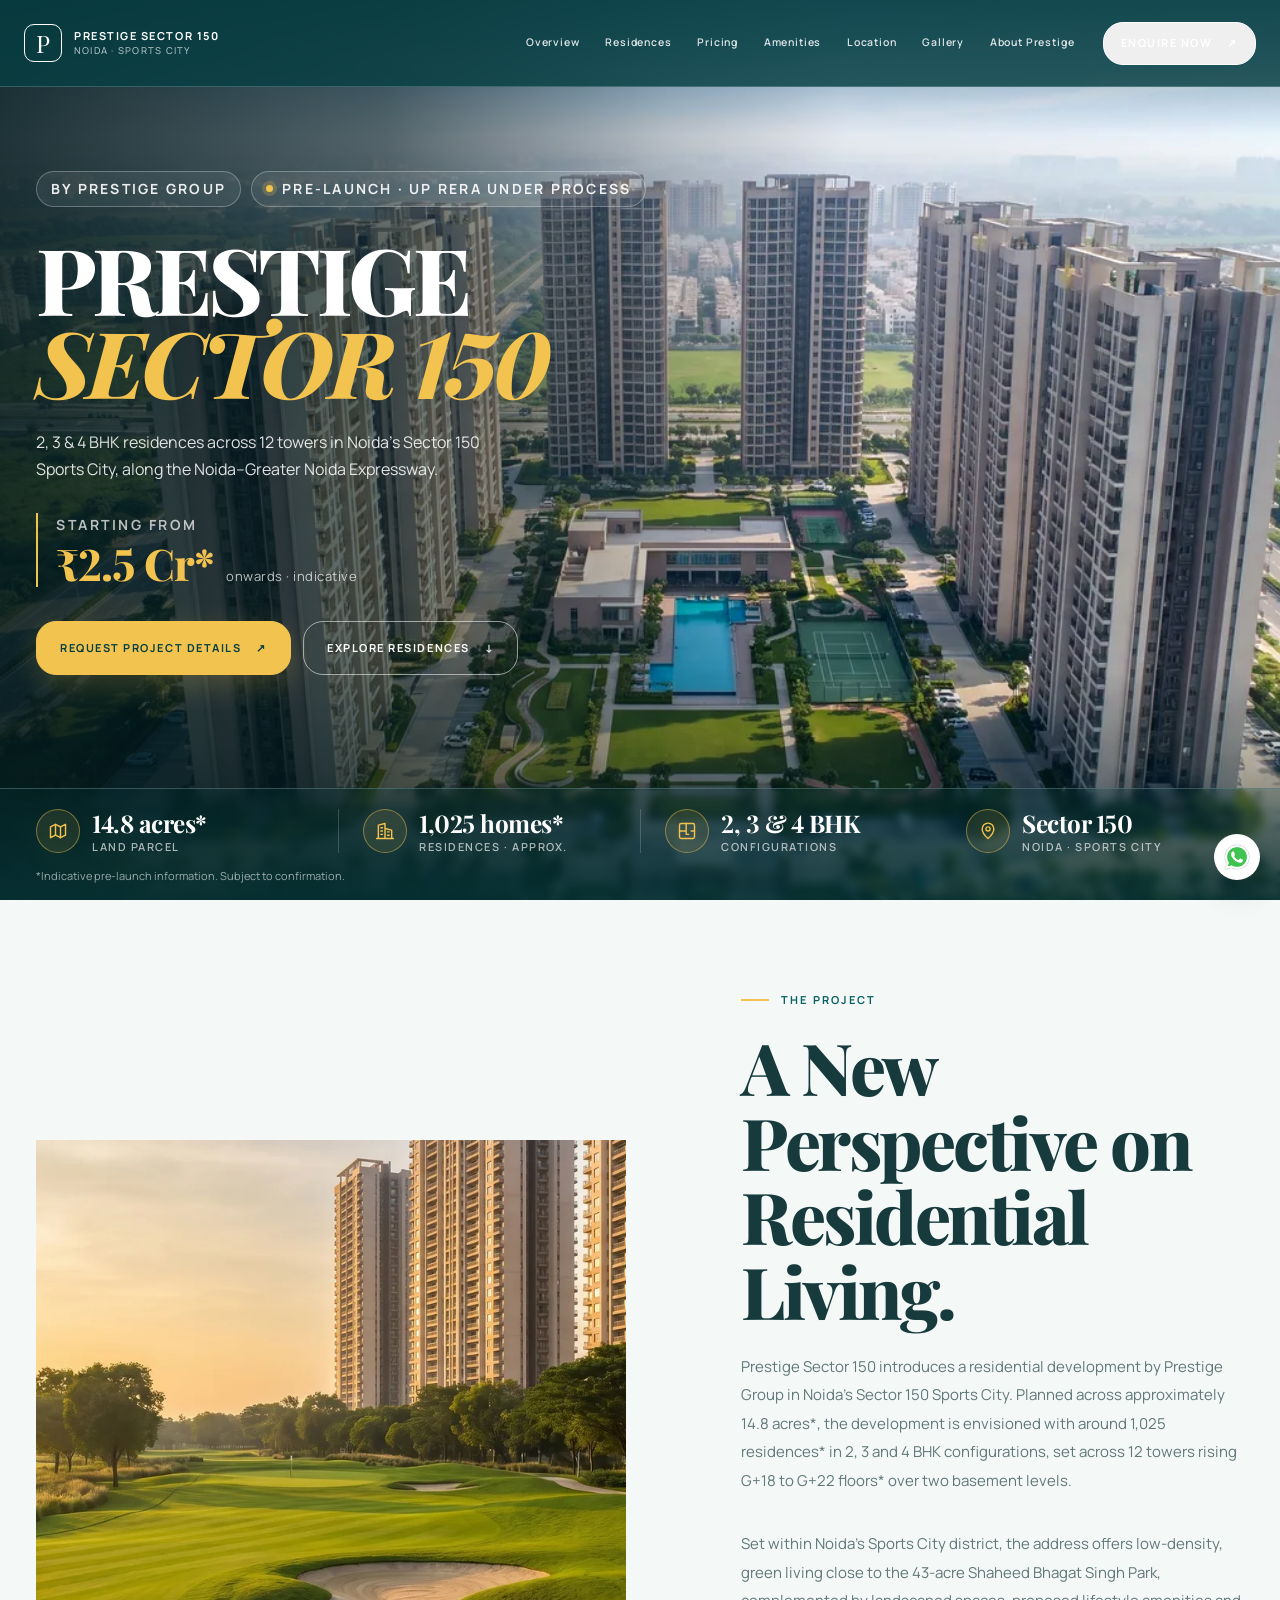
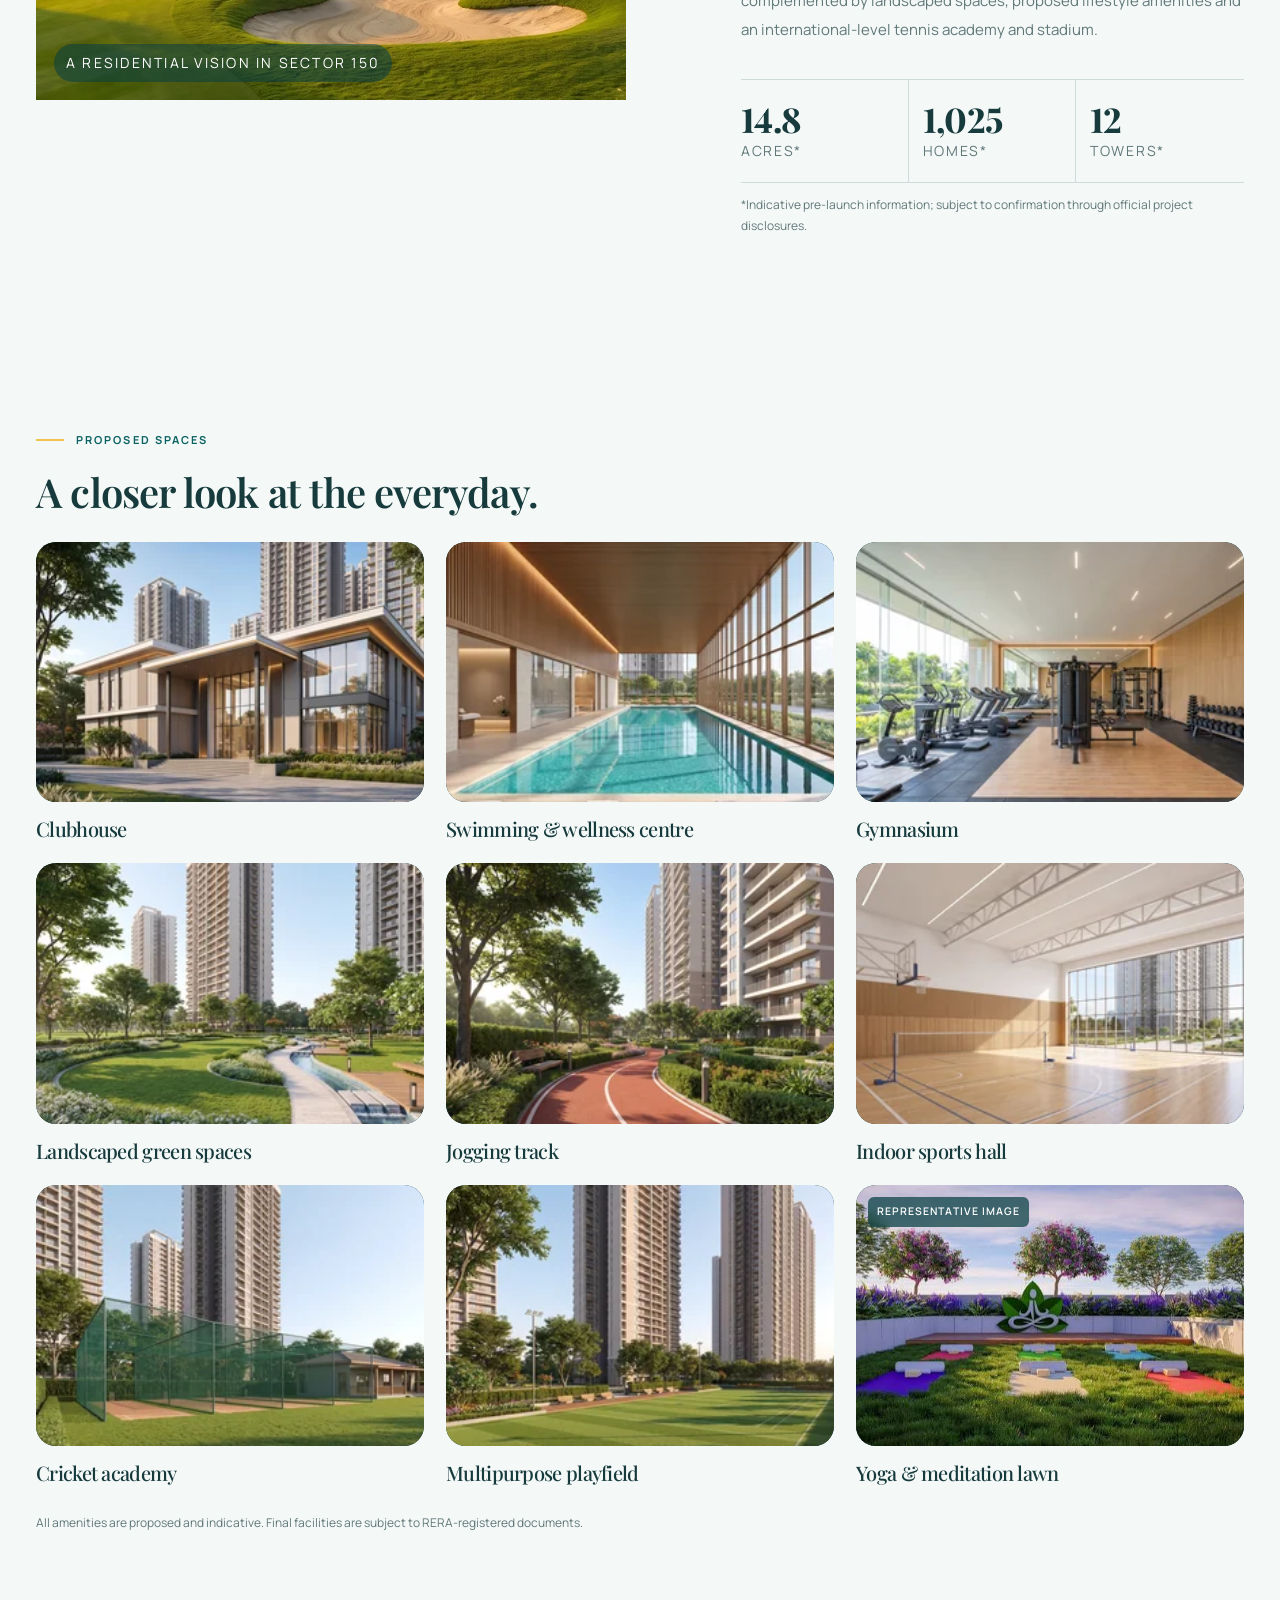
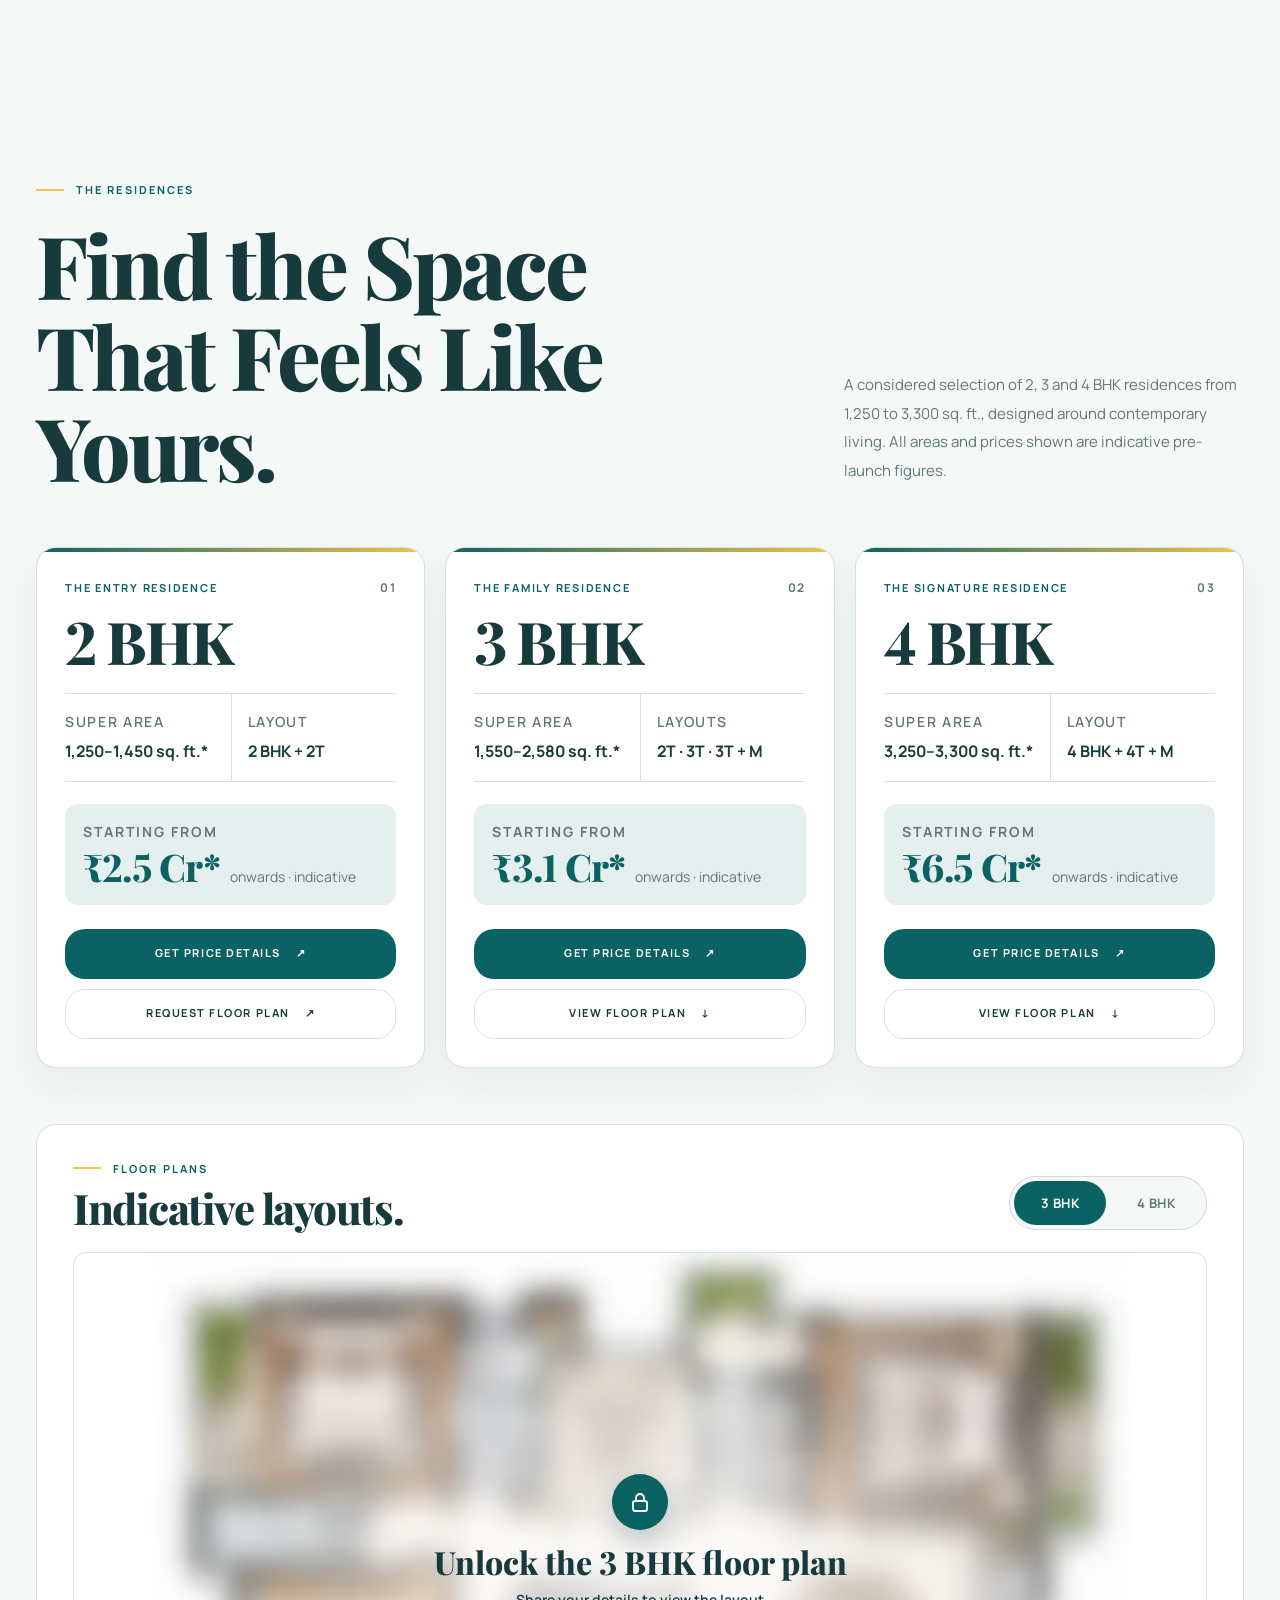
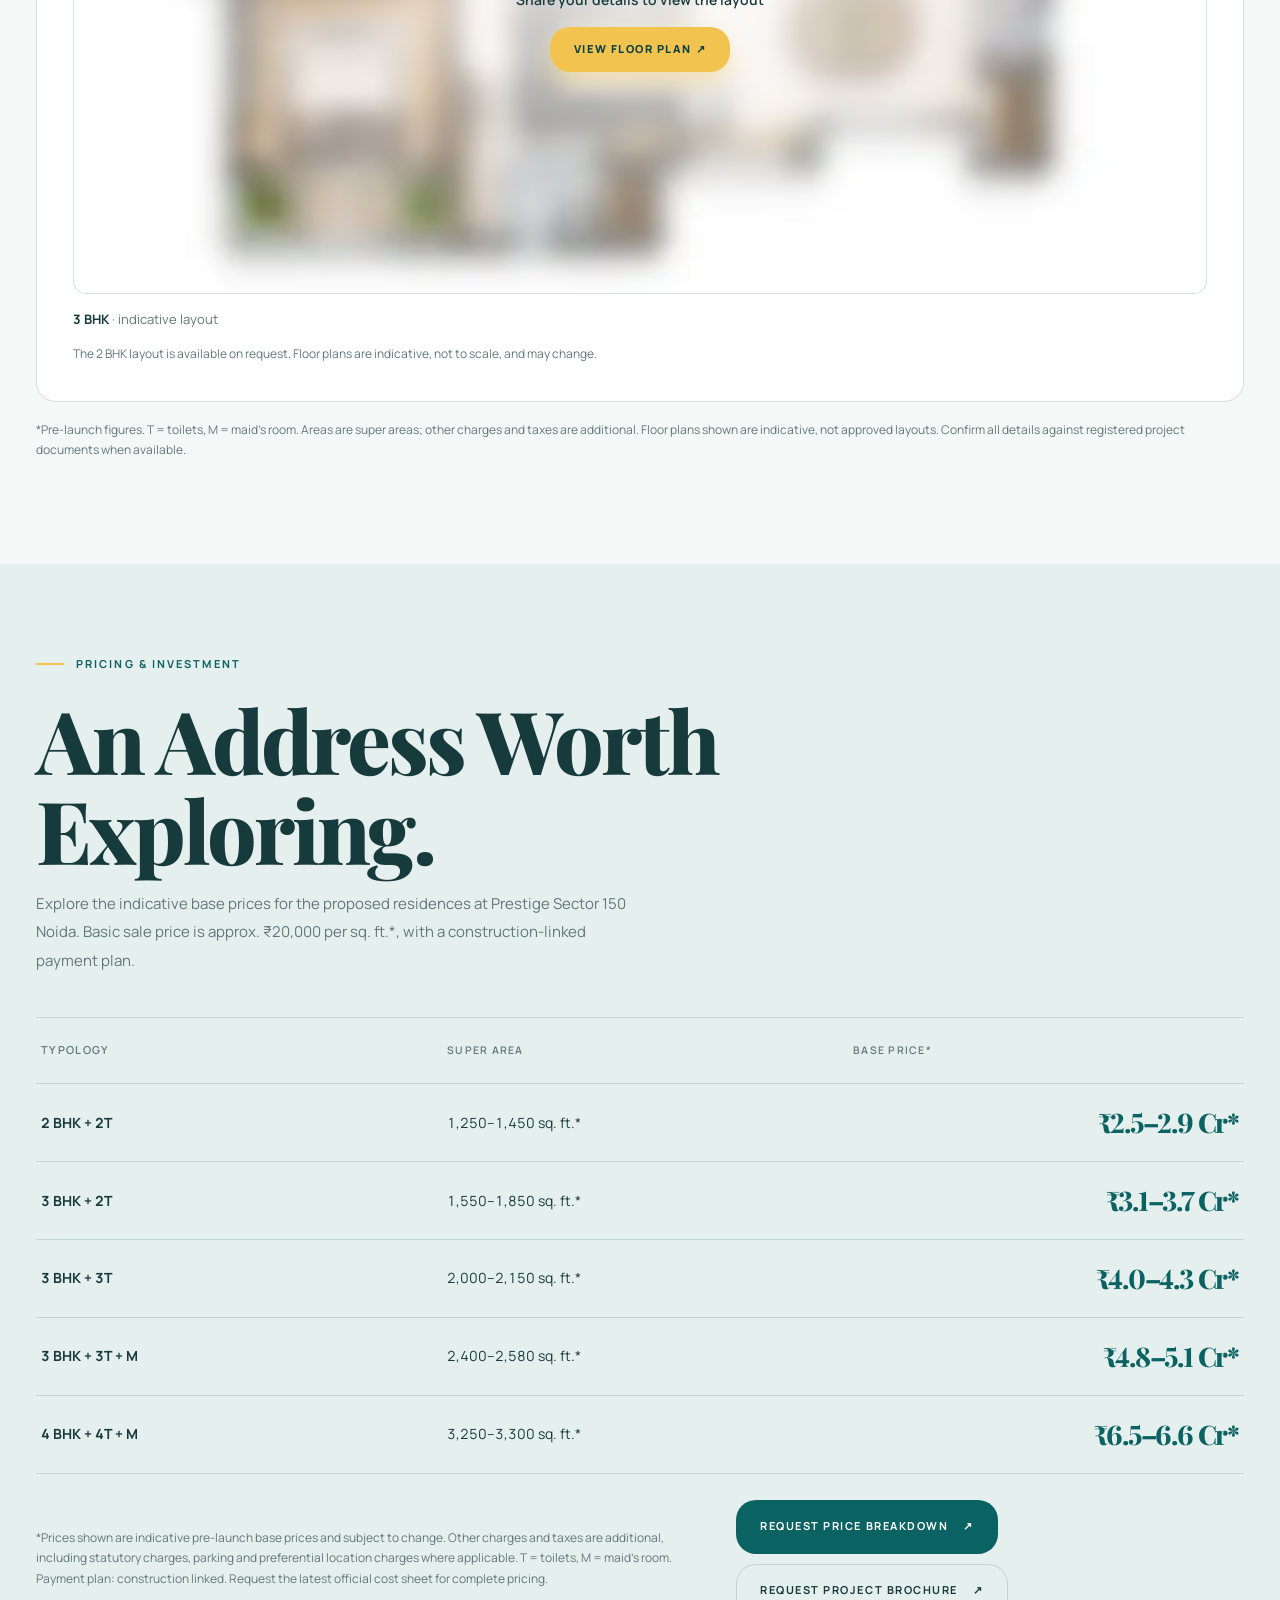
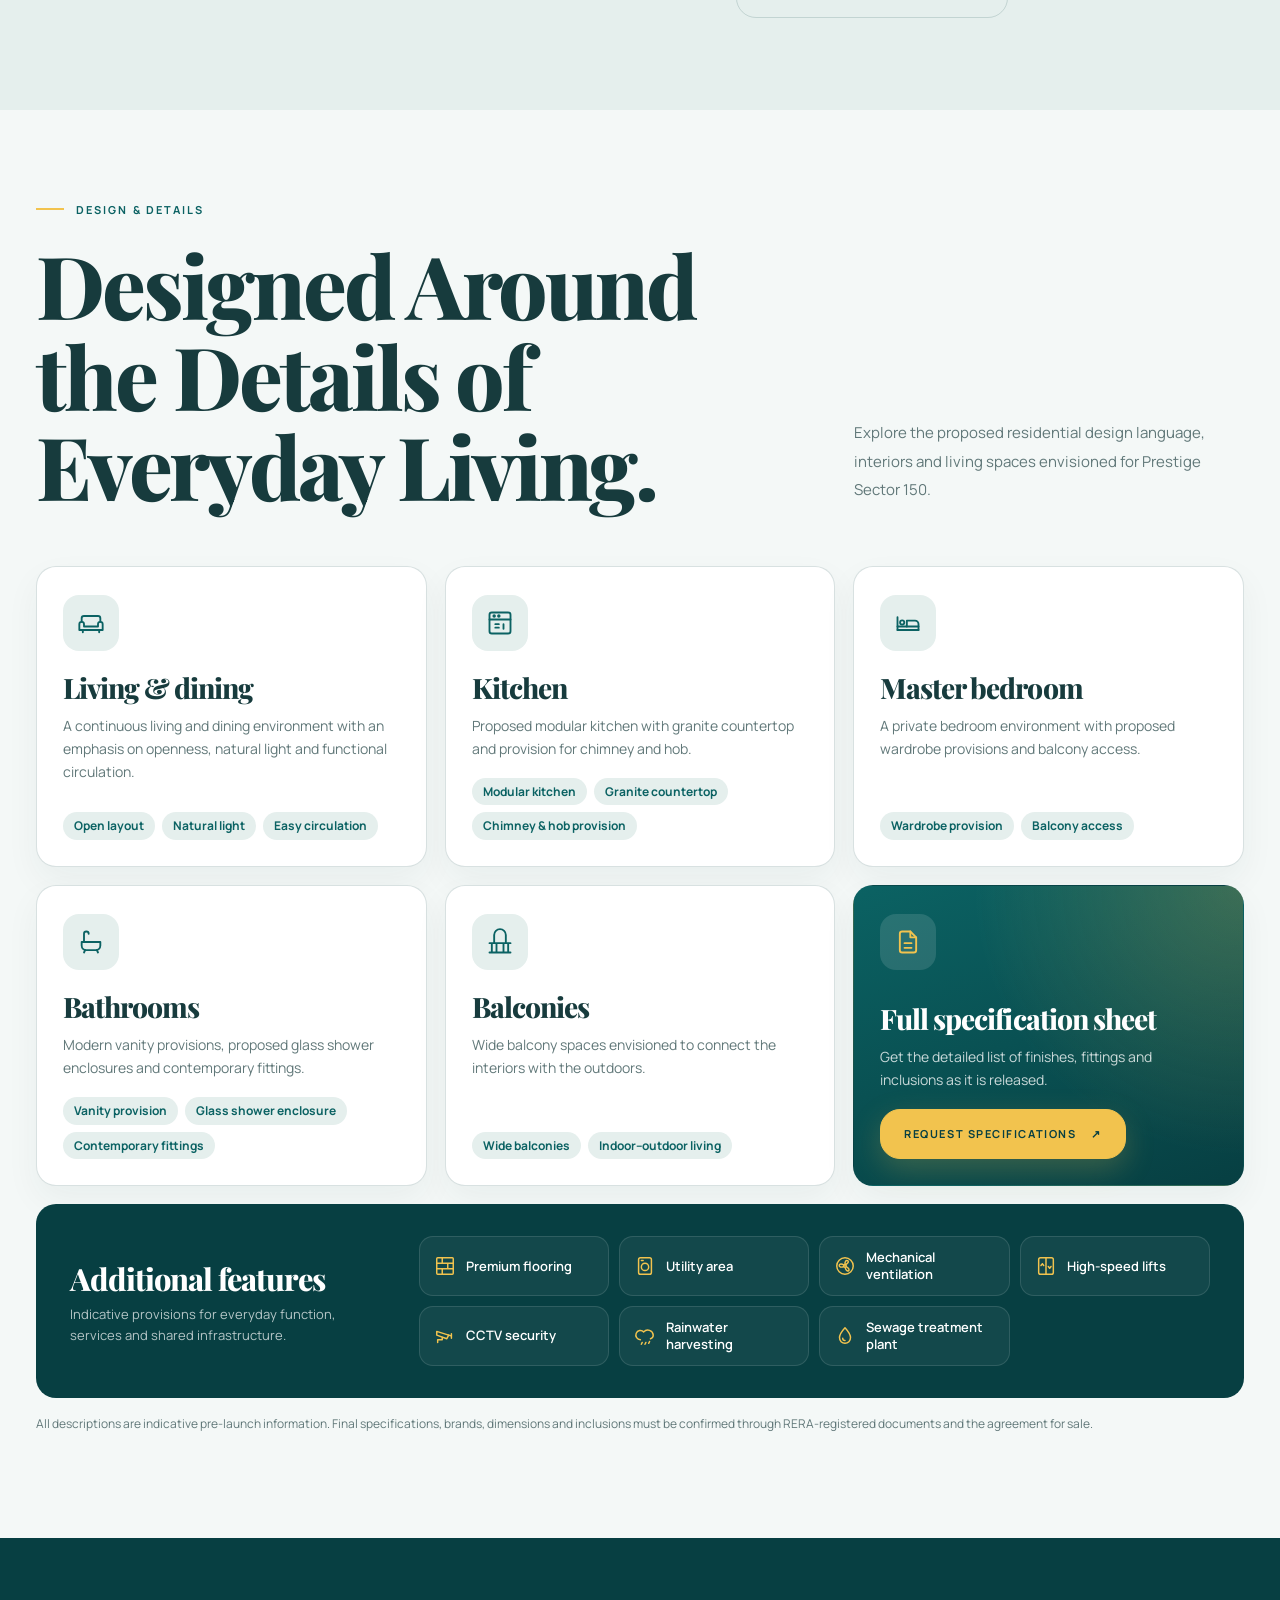
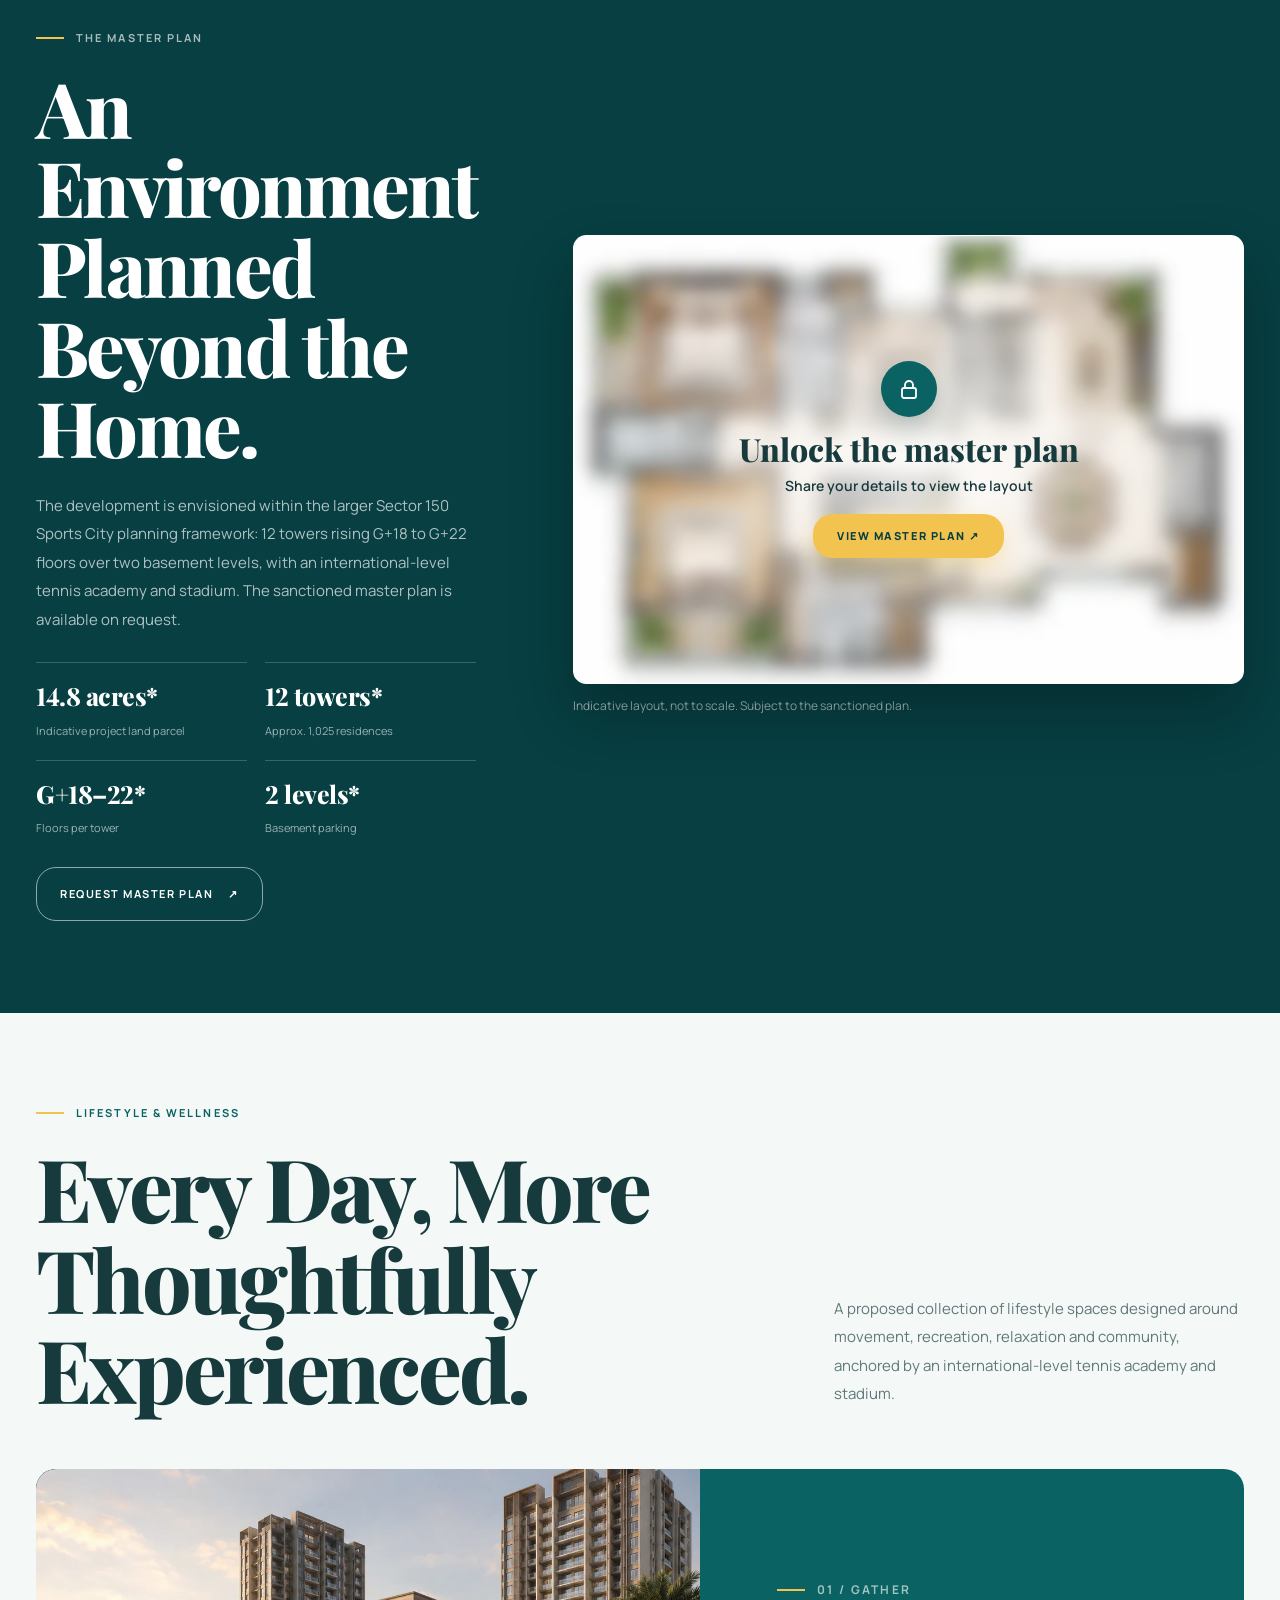
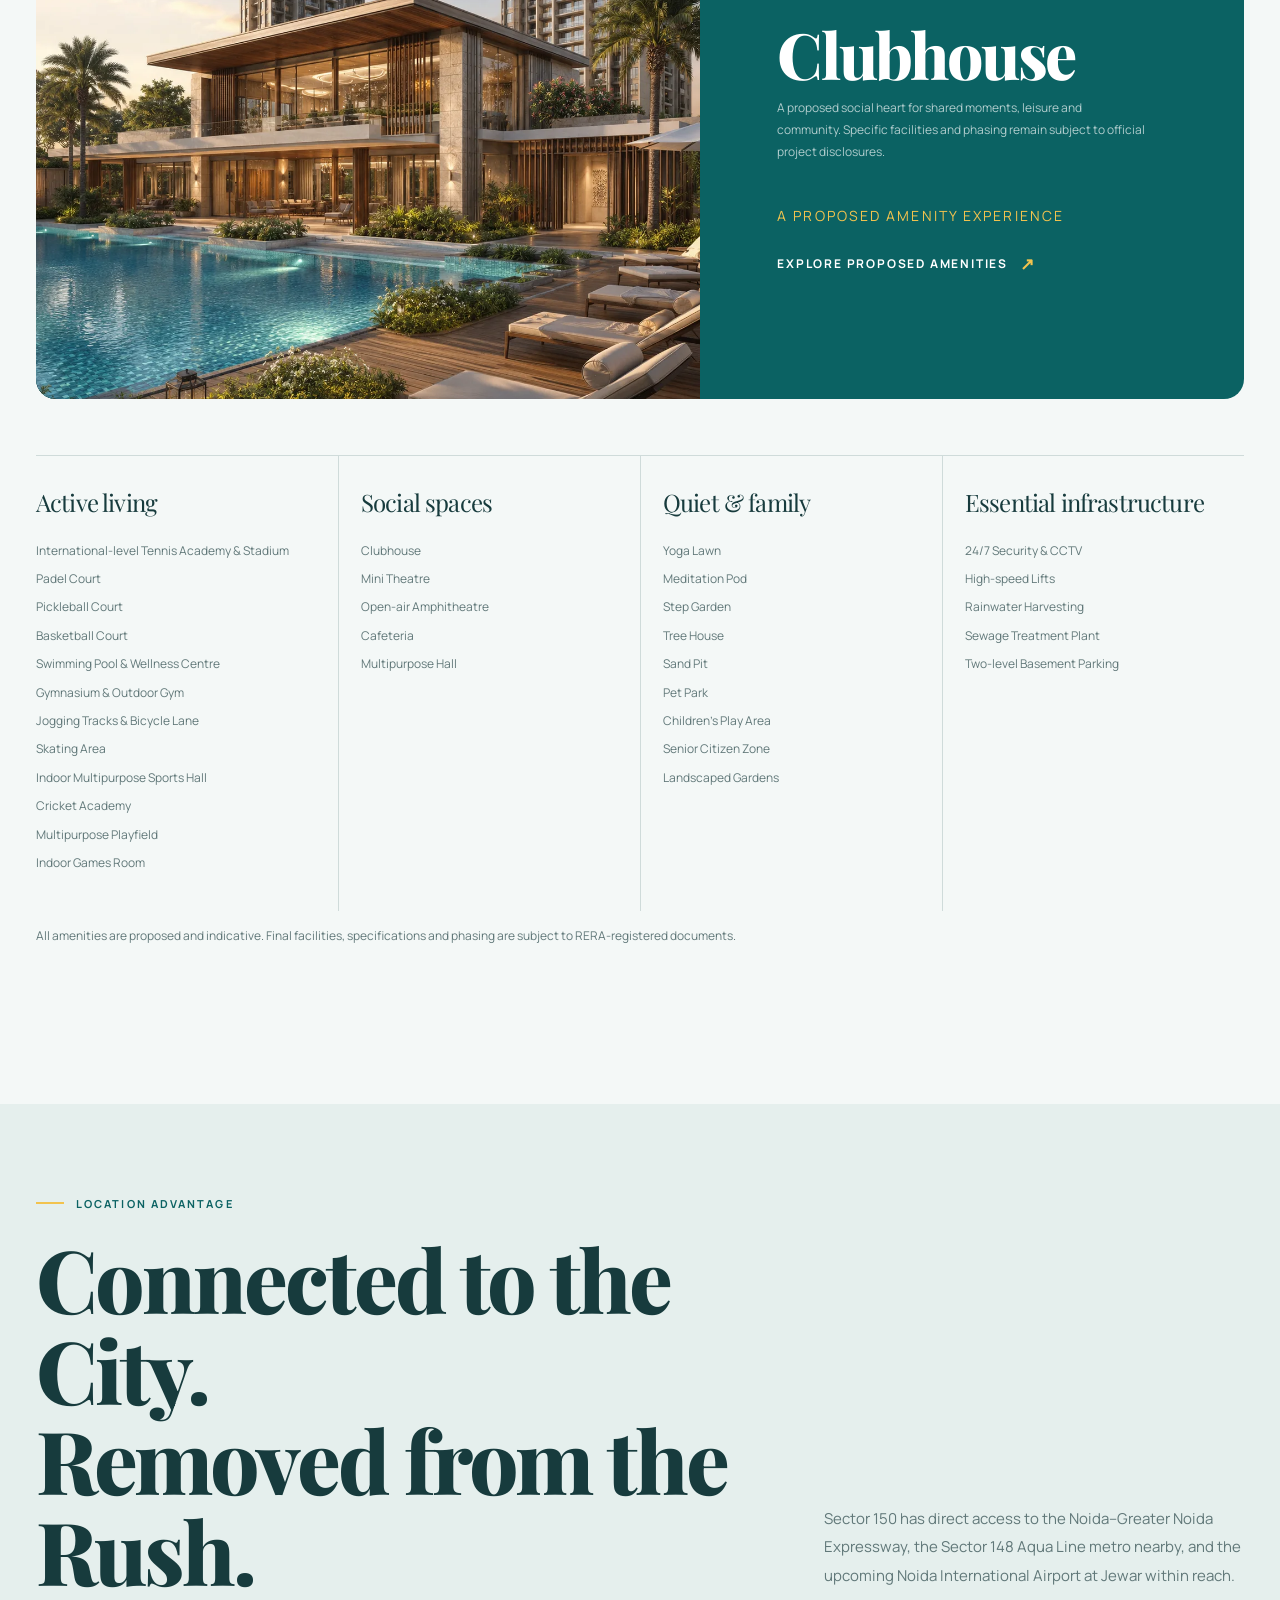
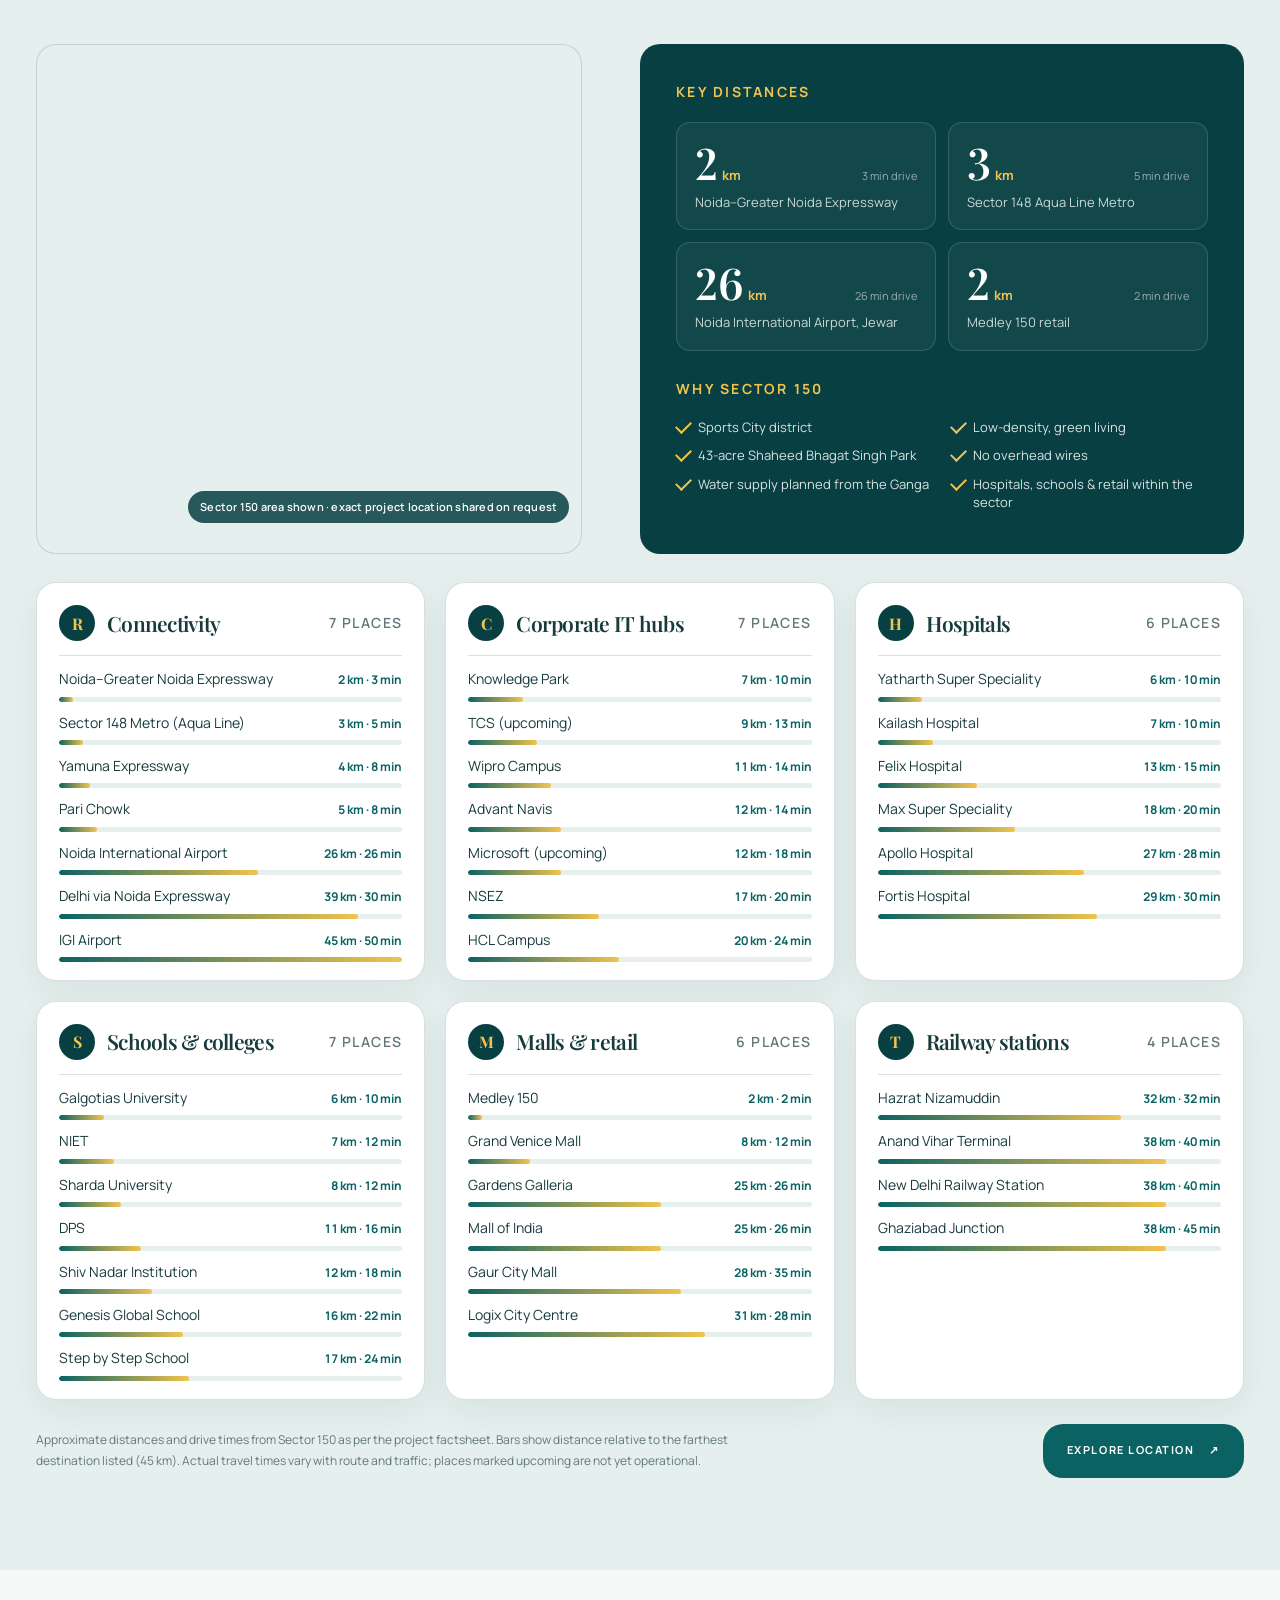
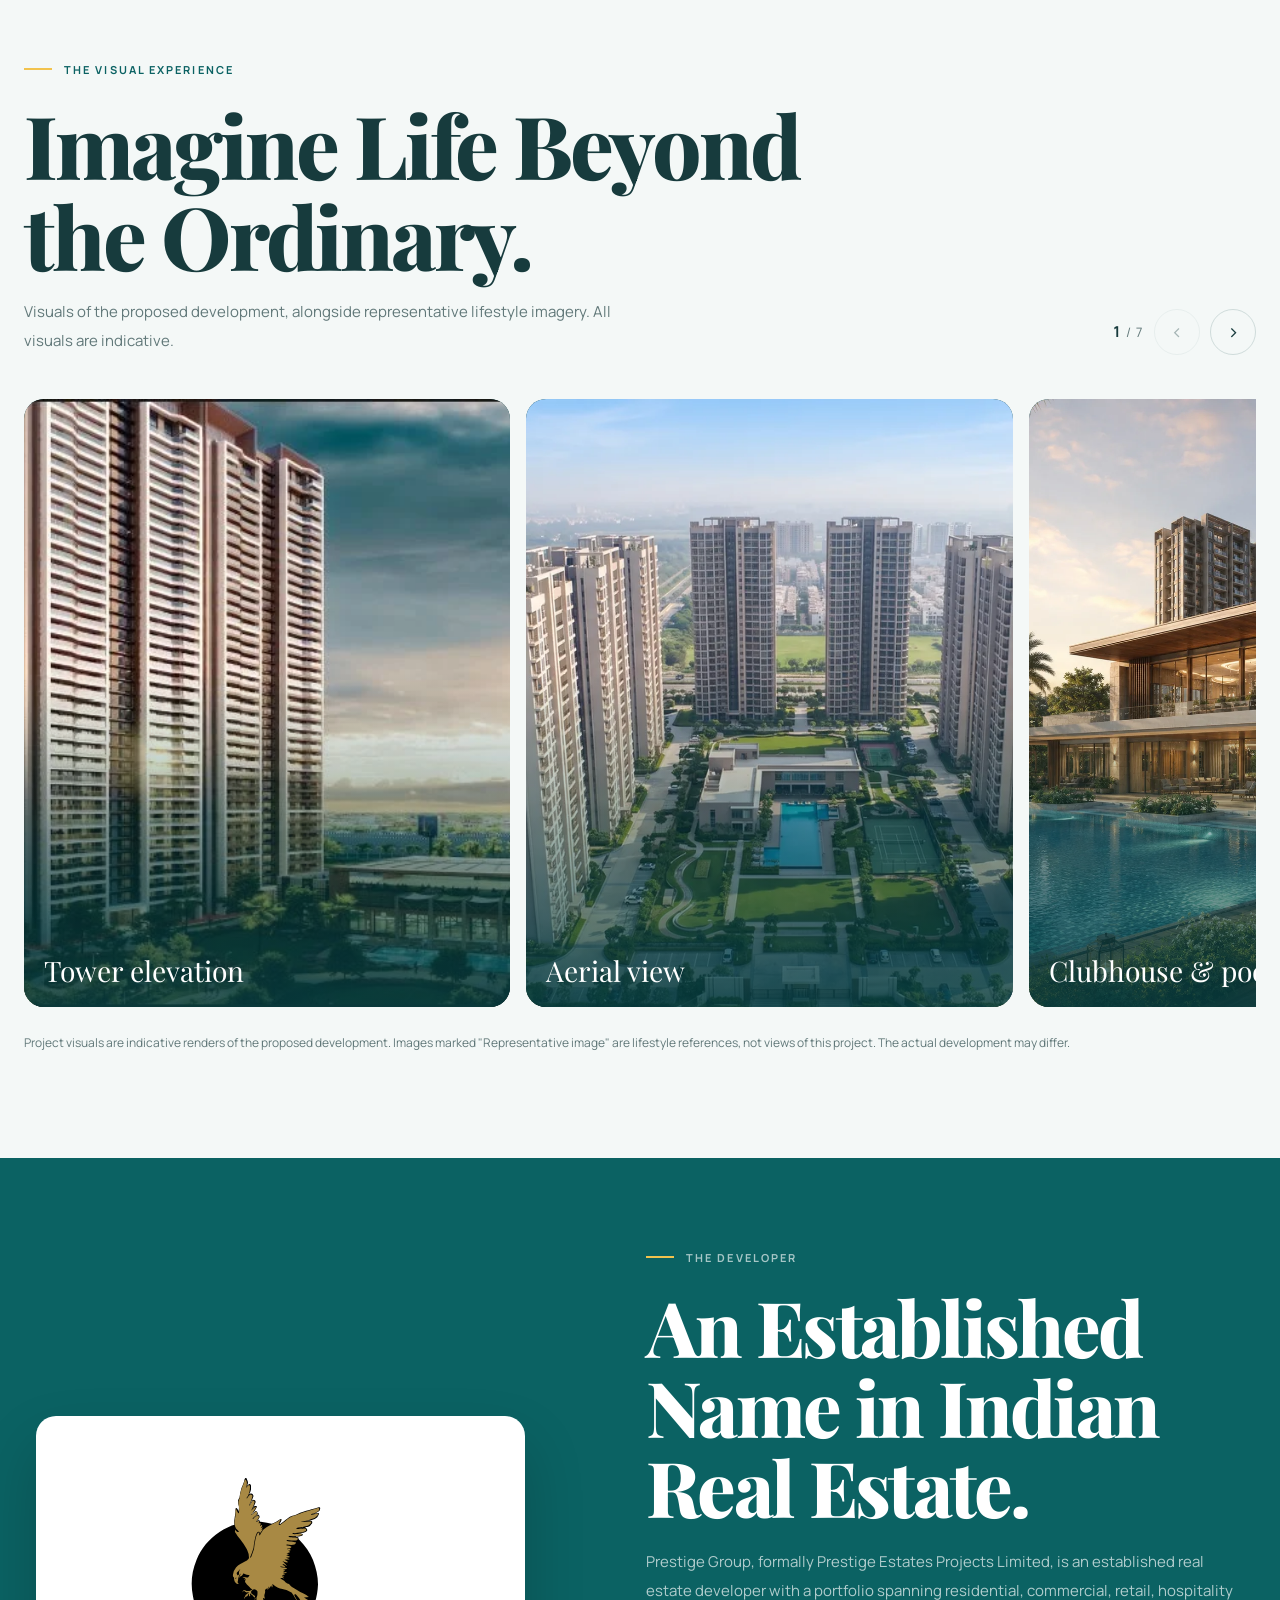
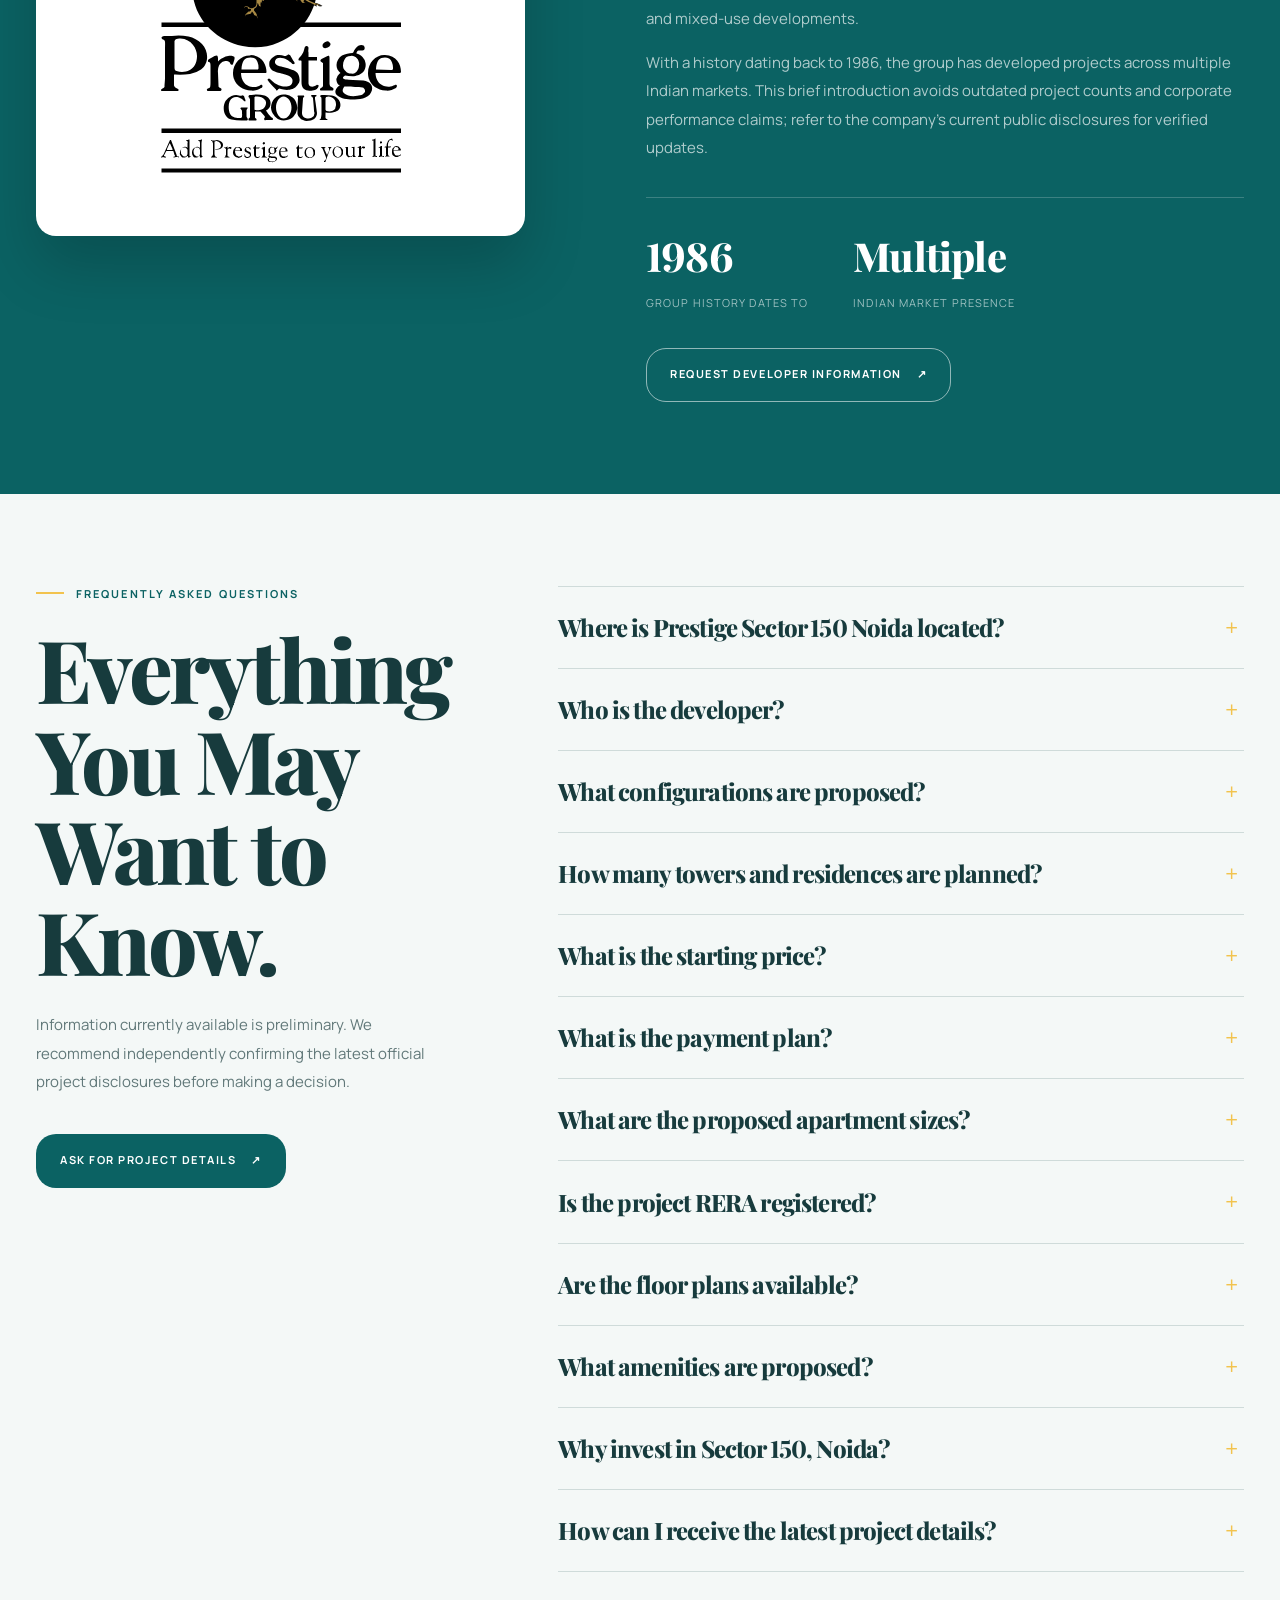
==== commit c752477f: "Add channel-partner disclaimer and thank-you page - Footer: channel partner + Agent RERA badges and " ====
--- a/index.html
+++ b/index.html
@@ -15,14 +15,14 @@
   <link rel="preload" as="image" href="images/hero-aerial-view.webp" fetchpriority="high">
   <link rel="icon" href="data:image/svg+xml,%3Csvg xmlns=%27http://www.w3.org/2000/svg%27 viewBox=%270 0 64 64%27%3E%3Crect width=%2764%27 height=%2764%27 rx=%2714%27 fill=%27%23073F42%27/%3E%3Ctext x=%2732%27 y=%2745%27 font-family=%27Georgia,serif%27 font-size=%2738%27 font-weight=%27700%27 fill=%27%23F2C34E%27 text-anchor=%27middle%27%3EP%3C/text%3E%3C/svg%3E">
   <link rel="stylesheet" href="theme.css?v=202611271259">
-  <link rel="stylesheet" href="styles.css?v=202611271259">
+  <link rel="stylesheet" href="styles.css?v=202611271400">
   <script src="https://cdn.tailwindcss.com"></script>
   <script>
     // Tailwind's .container (width:100% + breakpoint max-widths) overrides the site's
     // gutter-aware .container in styles.css and makes content run edge-to-edge.
     tailwind.config = { corePlugins: { container: false } };
   </script>
-  <script src="app.js?v=202611271259" defer></script>
+  <script src="app.js?v=202611271430" defer></script>
 </head>
 
 <body>
@@ -712,7 +712,14 @@
         </div>
         <nav class="footer-links" aria-label="Footer links"><a href="#overview">Overview</a><a href="#residences">Residences</a><a href="#pricing">Pricing</a><a href="#amenities">Amenities</a><a href="#location">Location</a><a href="#prestige">Developer</a><a href="privacy/">Privacy policy</a><a href="terms/">Terms of use</a></nav>
       </div>
-      <p class="footer-disclaimer">Prestige Sector 150 Noida is presented as a pre-launch development by Prestige Group. As per the current information supplied for this page, UP RERA registration is under process and no project registration number has been issued. All prices, sizes, specifications and amenities displayed are indicative and subject to change and confirmation through official project disclosures. Images are artist's impressions or representative lifestyle imagery and are indicative only; the actual development may differ. This website is operated by a channel partner for informational and promotional purposes and is not the official website of Prestige Group. No booking amount is solicited or accepted before applicable project registration. Buyers should independently verify all information and approvals with the developer and relevant authorities. Legal and channel-partner details must be verified before publication.</p>
+      <div class="footer-legal">
+        <div class="footer-badges">
+          <span class="footer-badge">Authorised Channel Partner of Prestige Group</span>
+          <span class="footer-badge">Agent RERA No.: <strong>UPRERAAGT24612</strong></span>
+        </div>
+        <p class="footer-disclaimer" id="footer-disclaimer" data-collapsed><strong>Disclaimer:</strong> This website is owned and operated by an authorised channel partner of Prestige Group (Agent RERA No.: UPRERAAGT24612) and is not the official website of Prestige Group. It is meant for information purposes only and does not constitute an offer, an invitation to offer or a contract of any kind. Prestige Sector 150 Noida is a pre-launch development; as per current information, its UP RERA registration is under process and no project registration number has been issued. No booking amount is solicited or accepted before applicable project registration. All images, renderings, layouts, specifications, prices and amenities shown are indicative and may be changed by the developer without notice. Images are artist's impressions or representative lifestyle imagery; the actual development may differ. Prices shown are exclusive of stamp duty, registration, GST and other applicable charges. Buyers are advised to verify all project details, including the project RERA registration on <a href="https://www.up-rera.in" target="_blank" rel="noopener">www.up-rera.in</a>, and the developer's official documents before making any purchase decision. The final terms will be governed by the agreement for sale executed with the developer. By submitting your details on this website, you authorise us to contact you by call, SMS, WhatsApp or email, even if your number is registered under DND/NDNC.</p>
+        <button class="footer-disclaimer-toggle" type="button" aria-controls="footer-disclaimer" aria-expanded="false">Read more <span aria-hidden="true">↓</span></button>
+      </div>
       <div class="footer-bottom"><span>© <span id="year">2025</span> Prestige Sector 150 information page</span><span>Indicative information only · Subject to official confirmation · <a href="https://icons8.com" target="_blank" rel="noopener">Icons by Icons8</a></span></div>
     </div>
   </footer>
--- a/styles.css
+++ b/styles.css
@@ -6750,3 +6750,93 @@
     font-size: 15px;
   }
 }
+
+/* Footer legal: channel-partner badges + collapsible disclaimer */
+.footer-legal {
+  margin-top: 28px;
+}
+
+.footer-badges {
+  display: flex;
+  flex-wrap: wrap;
+  gap: 12px 16px;
+  margin-bottom: 20px;
+}
+
+.footer-badge {
+  display: inline-flex;
+  align-items: center;
+  gap: 6px;
+  padding: 10px 20px;
+  border: 1px solid rgba(255, 255, 255, .35);
+  border-radius: 999px;
+  color: #fff;
+  font-size: 14px;
+  font-weight: 600;
+  line-height: 1.3;
+}
+
+.footer-badge strong {
+  color: var(--color-gold);
+  letter-spacing: .02em;
+}
+
+.site-footer .footer-disclaimer {
+  max-width: none;
+  margin: 0;
+  color: rgba(255, 255, 255, .72);
+  font-size: 13px;
+  line-height: 1.85;
+  text-align: justify;
+}
+
+.footer-disclaimer > strong {
+  color: var(--color-gold);
+}
+
+.footer-disclaimer a {
+  color: #fff;
+  text-decoration: underline;
+}
+
+.footer-disclaimer[data-collapsed] {
+  display: -webkit-box;
+  -webkit-box-orient: vertical;
+  -webkit-line-clamp: 2;
+  line-clamp: 2;
+  overflow: hidden;
+}
+
+.footer-disclaimer-toggle {
+  margin-top: 12px;
+  padding: 0;
+  border: 0;
+  background: none;
+  color: var(--color-gold);
+  font: inherit;
+  font-size: 14px;
+  font-weight: 600;
+  cursor: pointer;
+}
+
+.footer-disclaimer-toggle:hover,
+.footer-disclaimer-toggle:focus-visible {
+  text-decoration: underline;
+}
+
+@media (max-width: 640px) {
+  .footer-badge {
+    padding: 8px 14px;
+    font-size: 12.5px;
+  }
+
+  .site-footer .footer-disclaimer {
+    font-size: 12px;
+    text-align: left;
+  }
+
+  .footer-disclaimer[data-collapsed] {
+    -webkit-line-clamp: 4;
+    line-clamp: 4;
+  }
+}
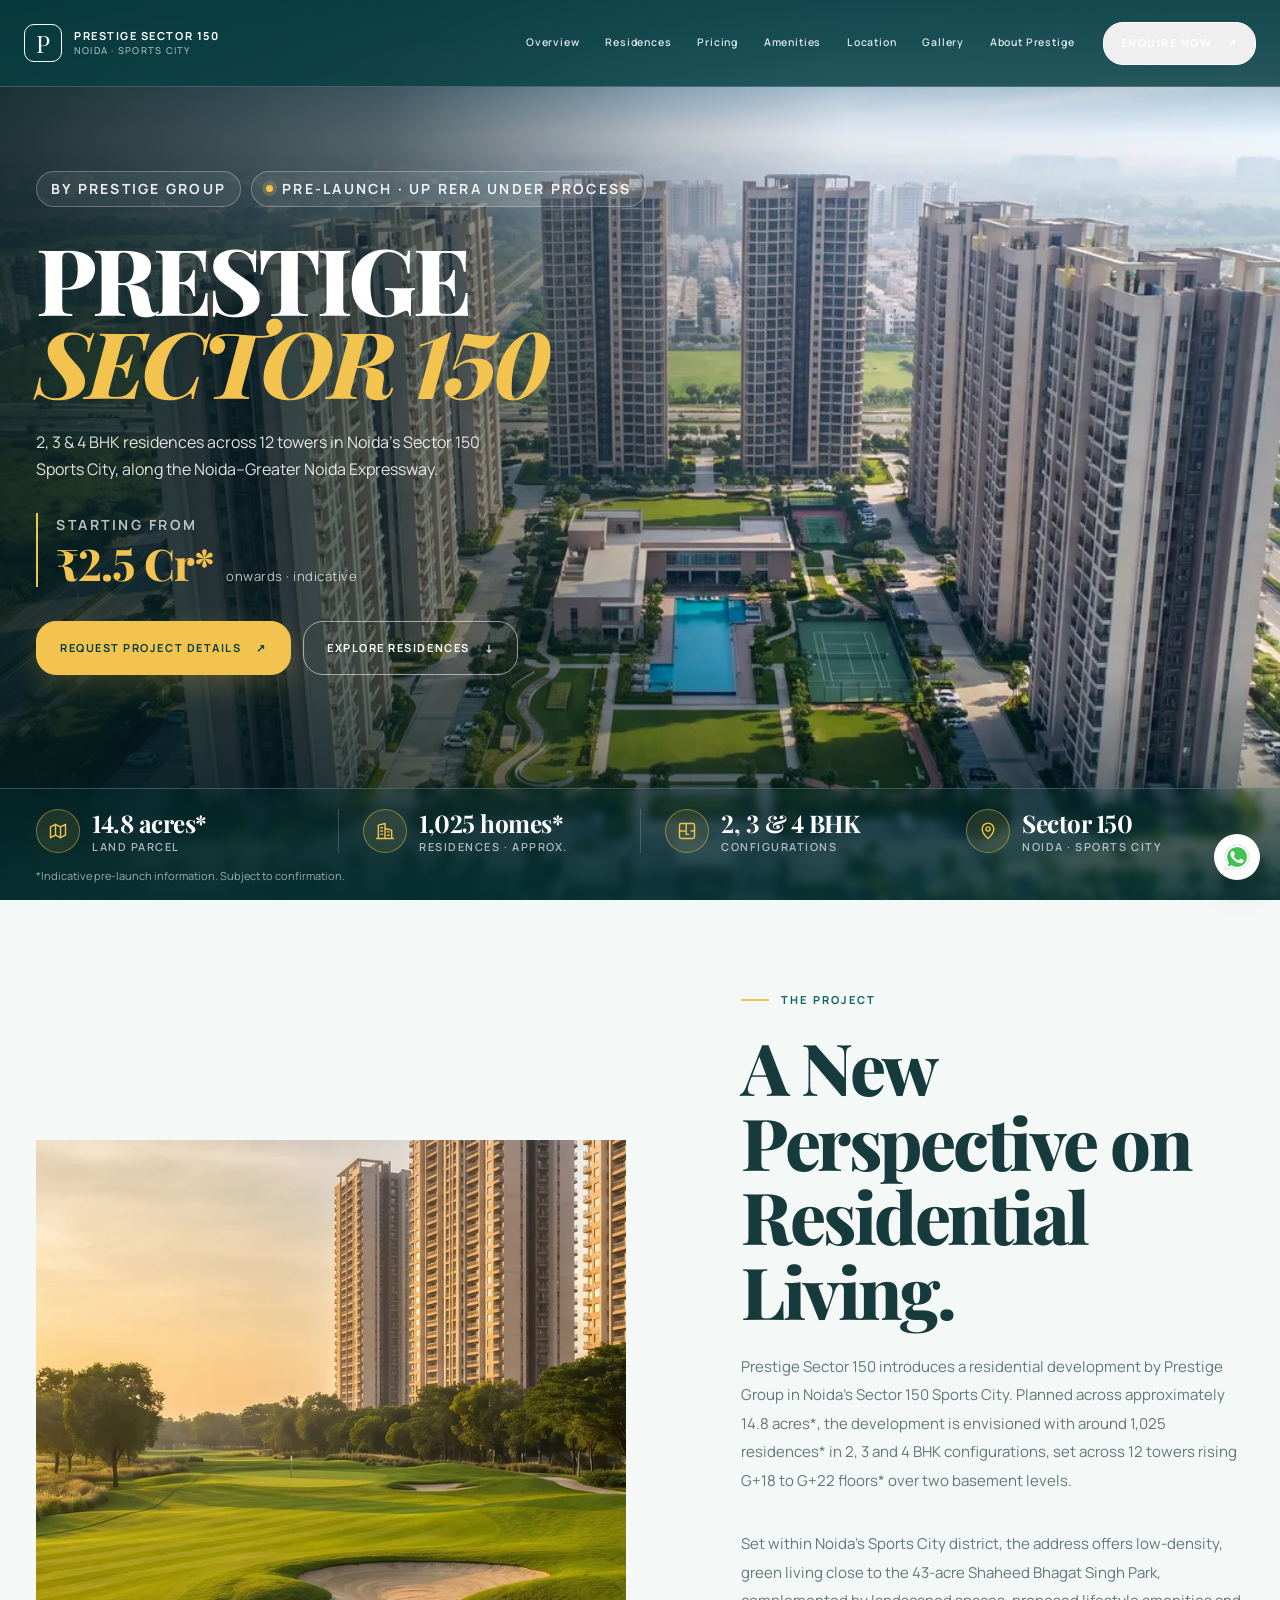
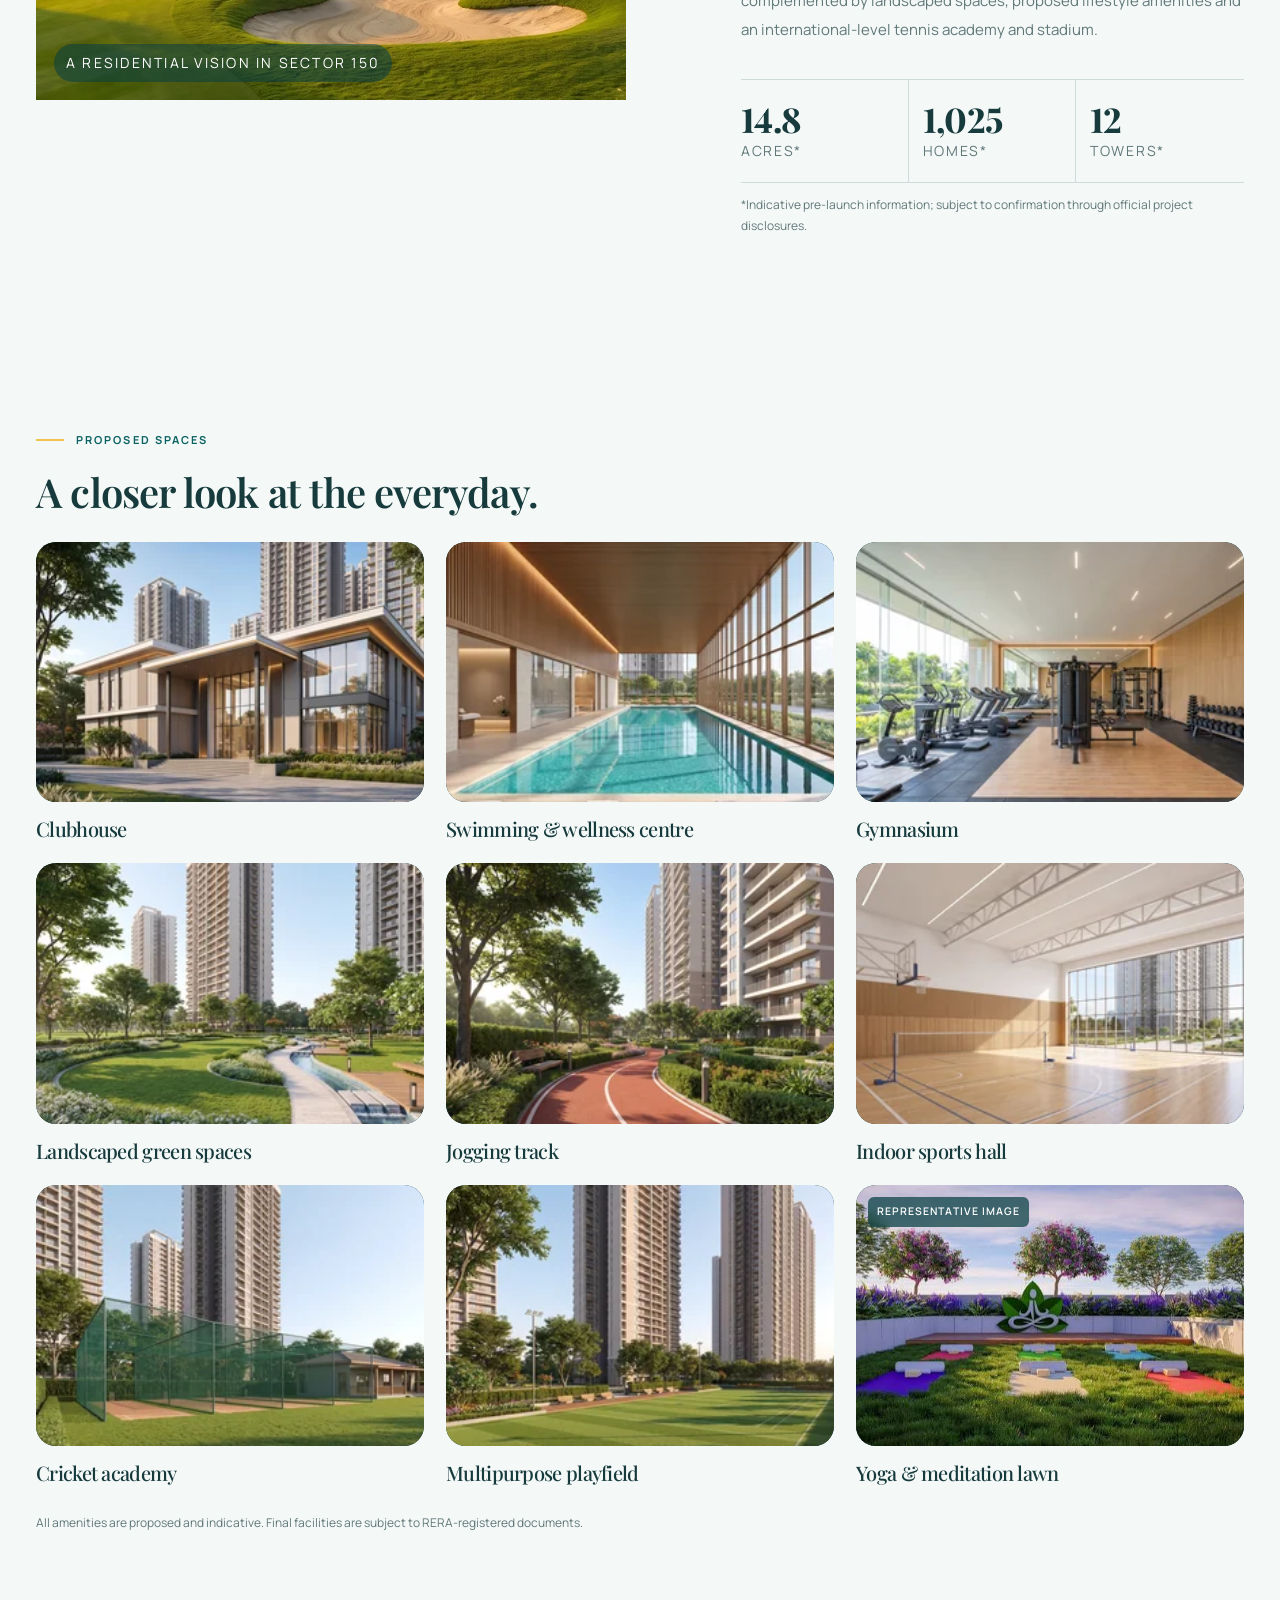
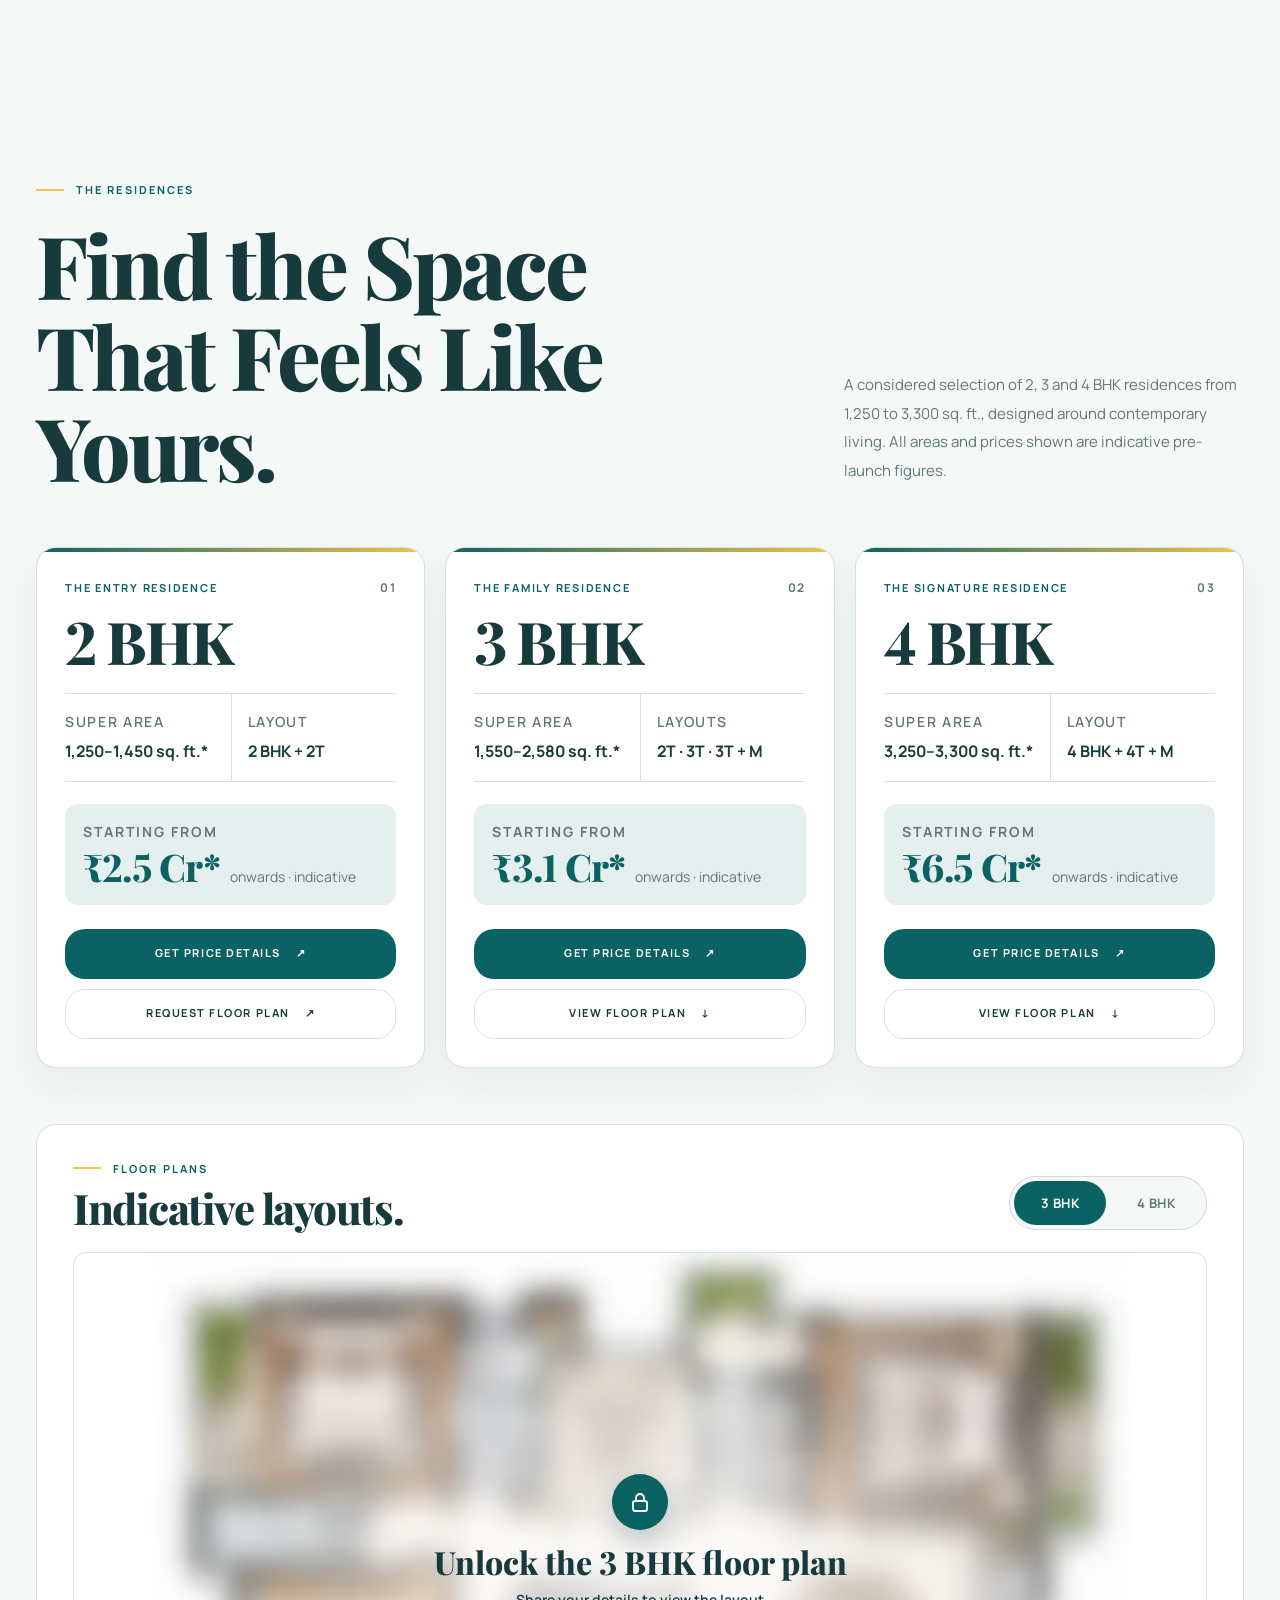
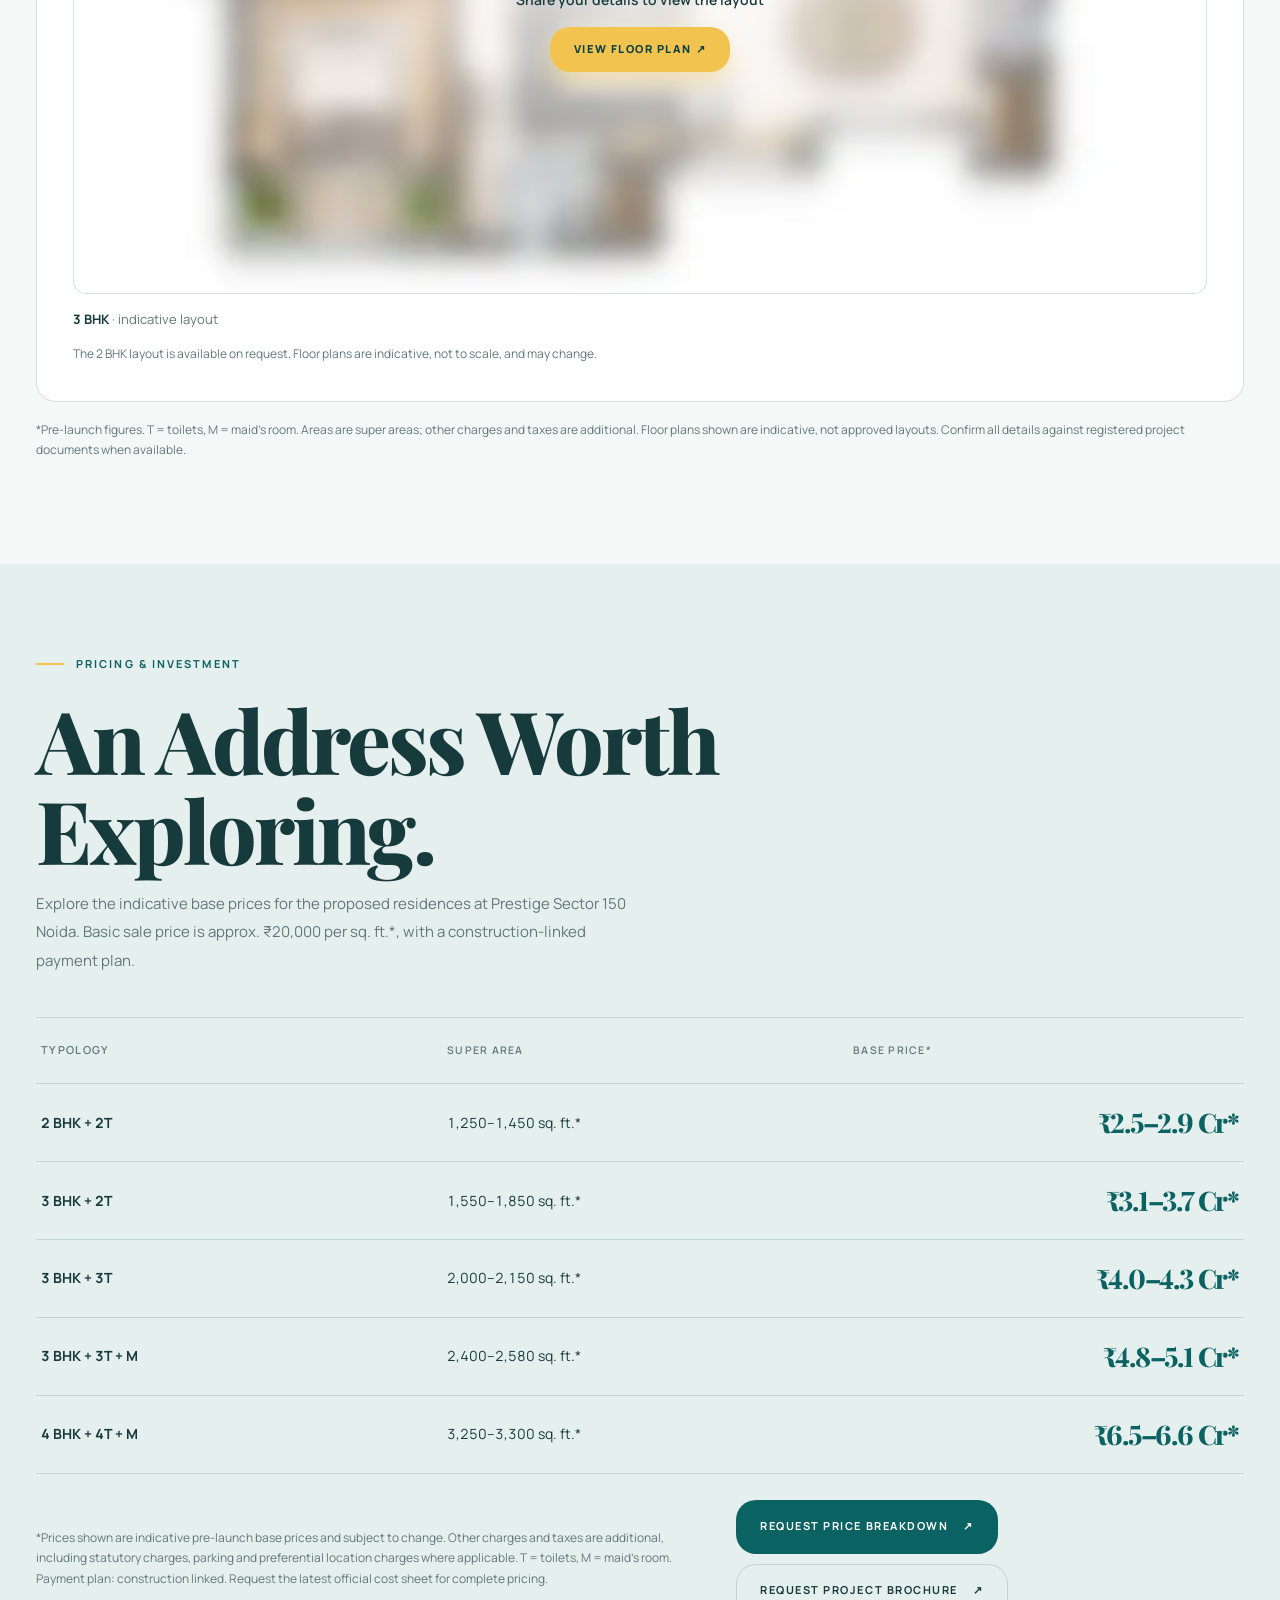
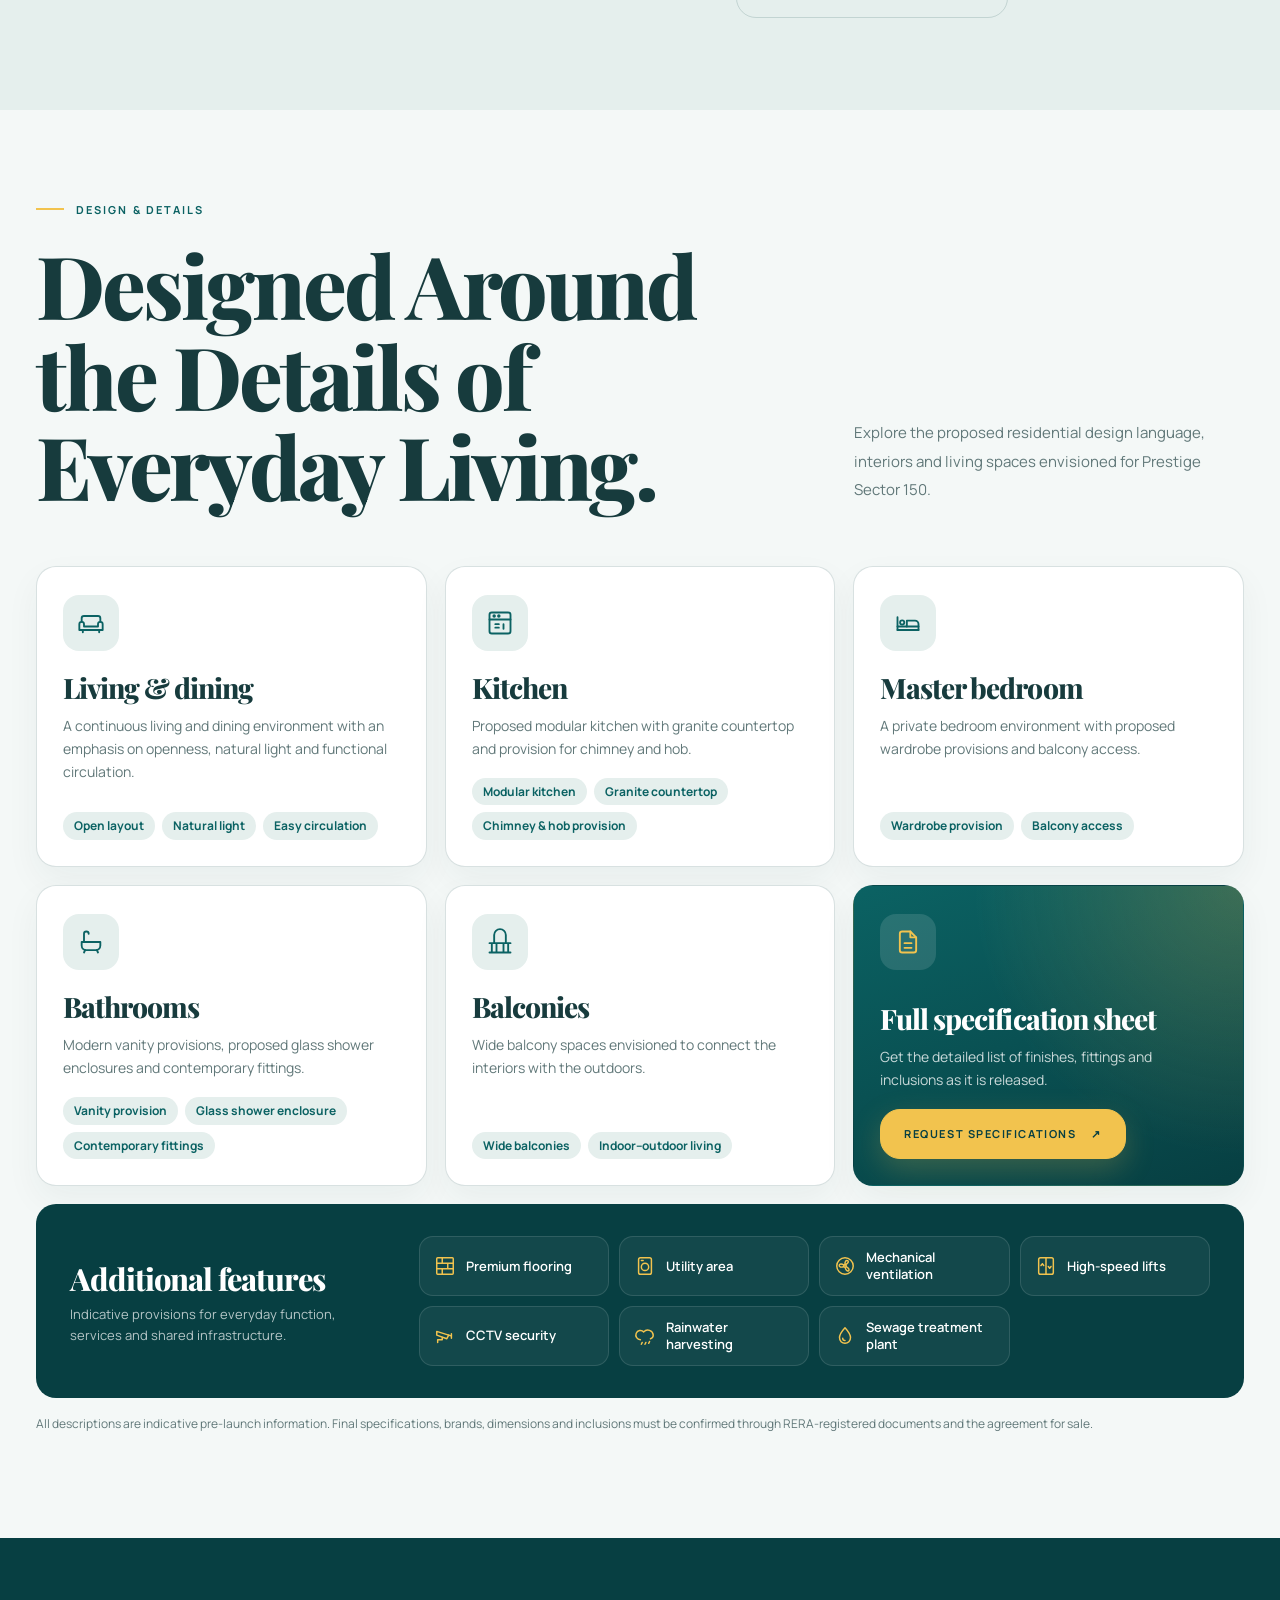
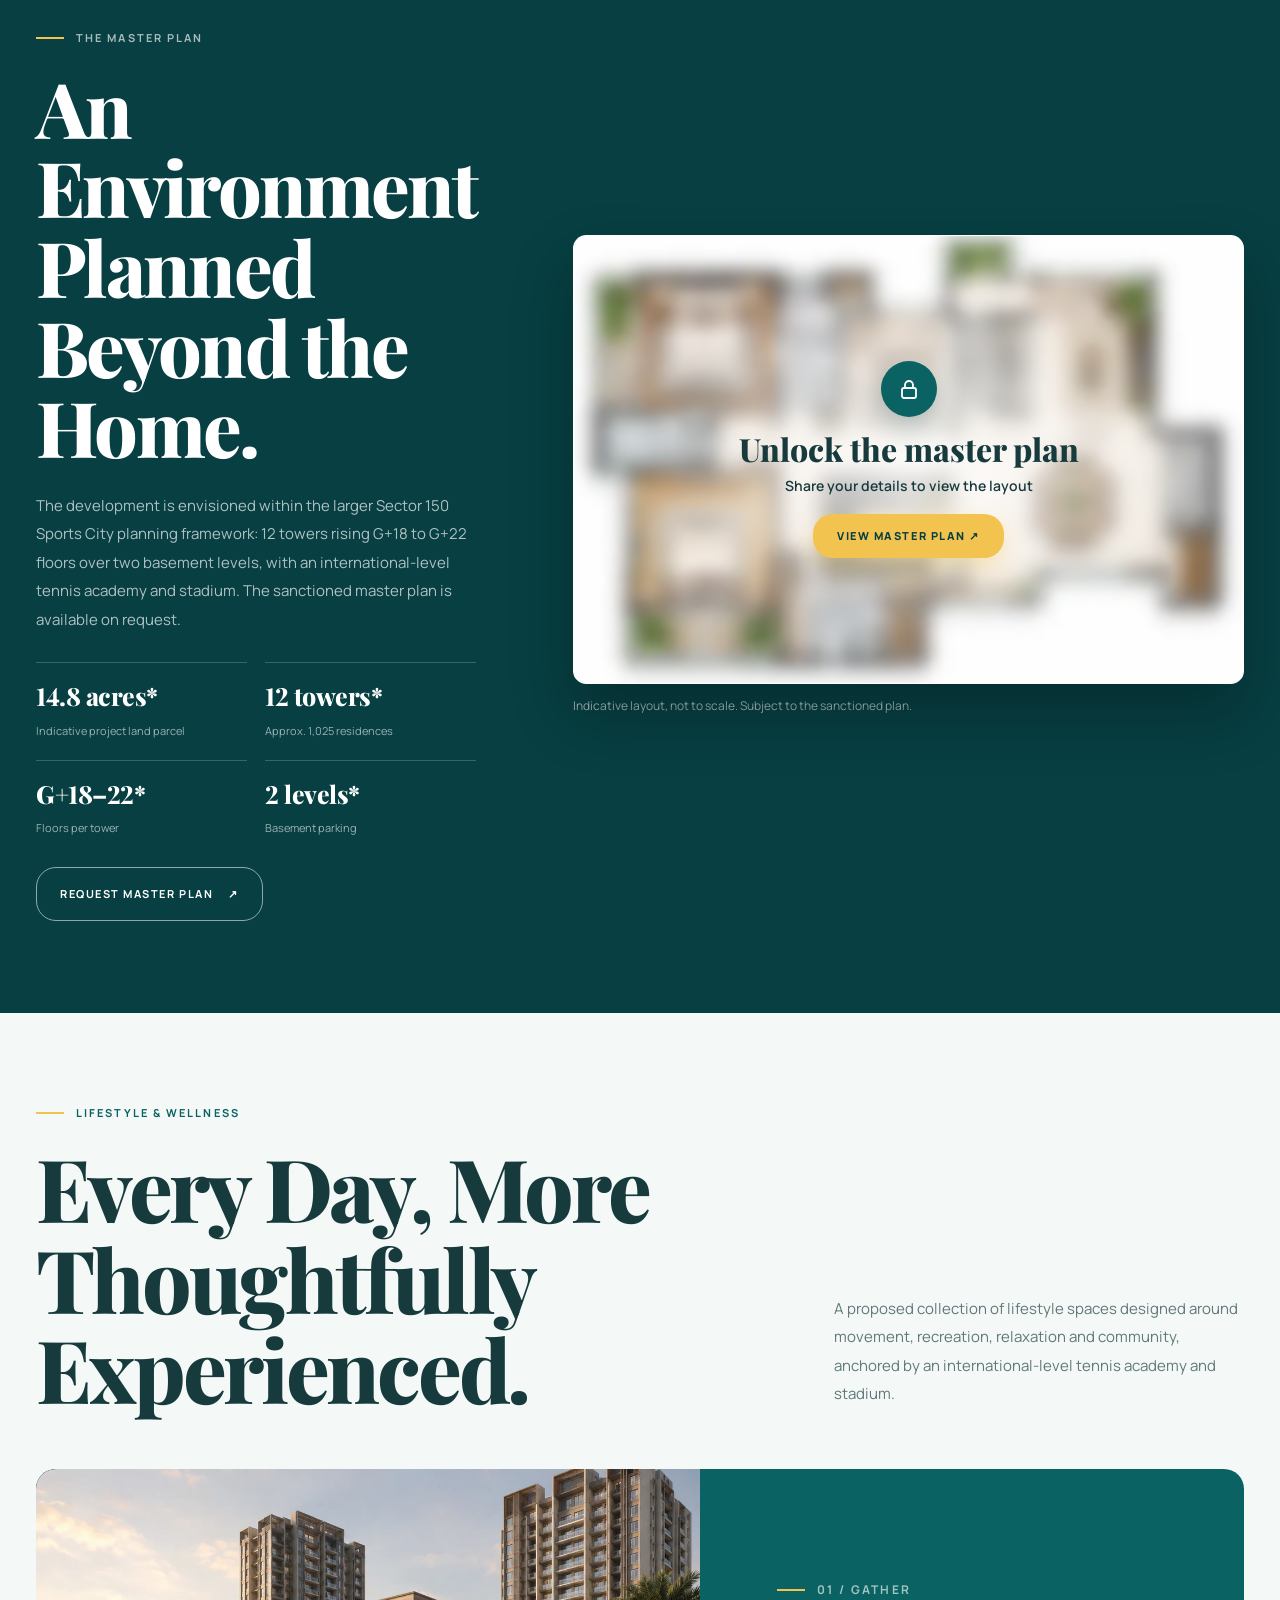
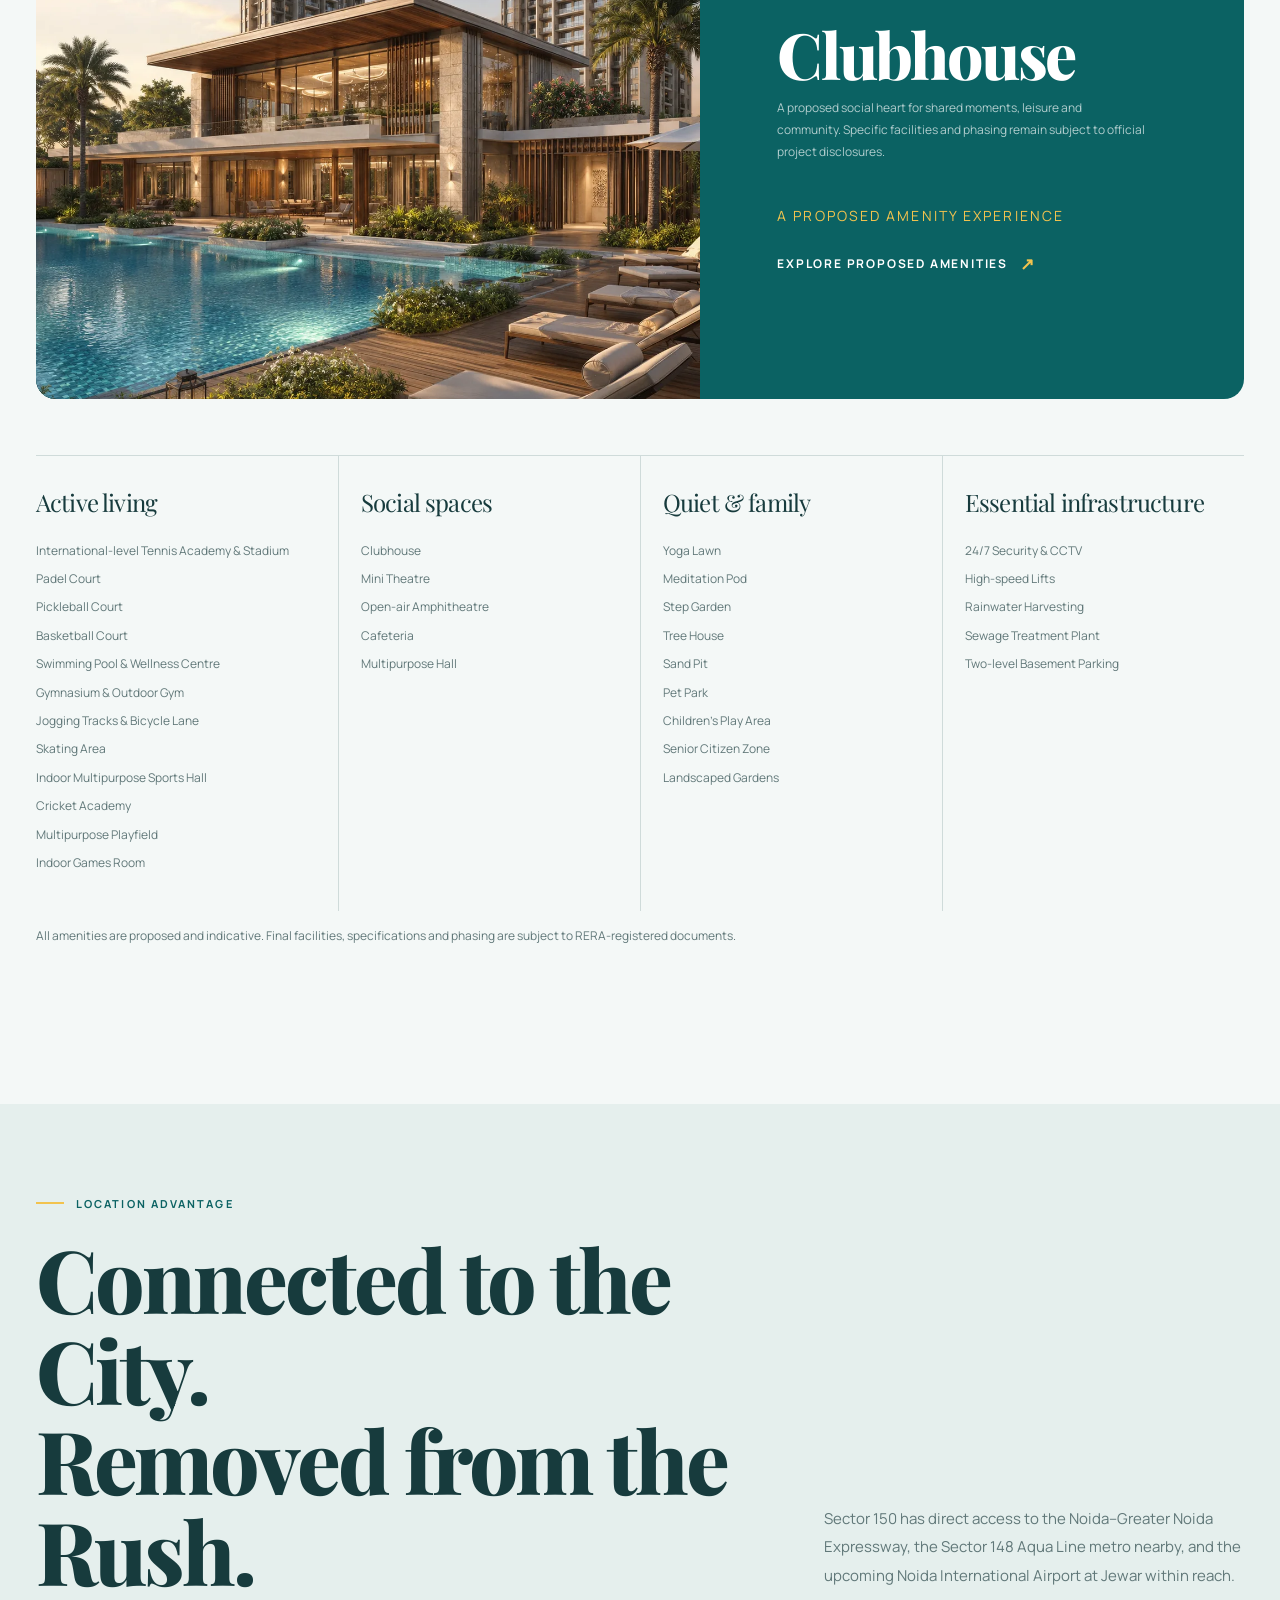
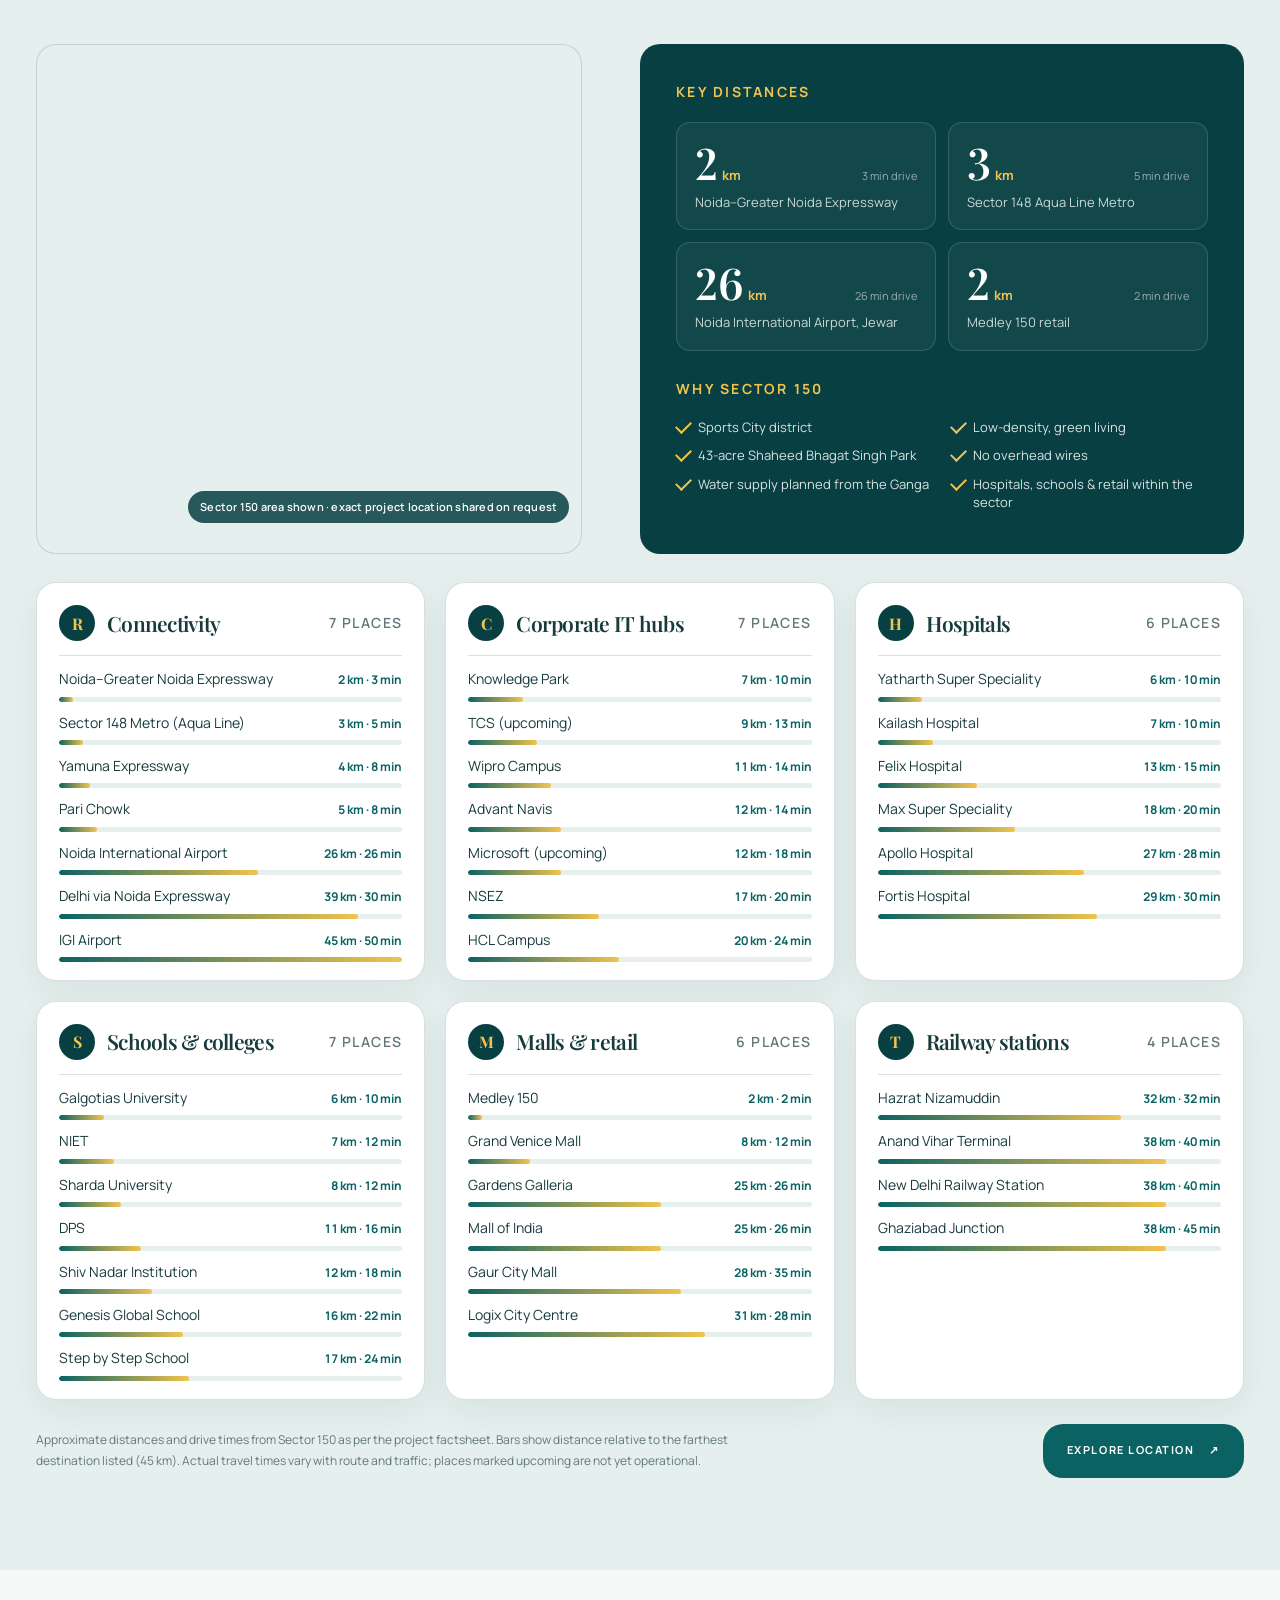
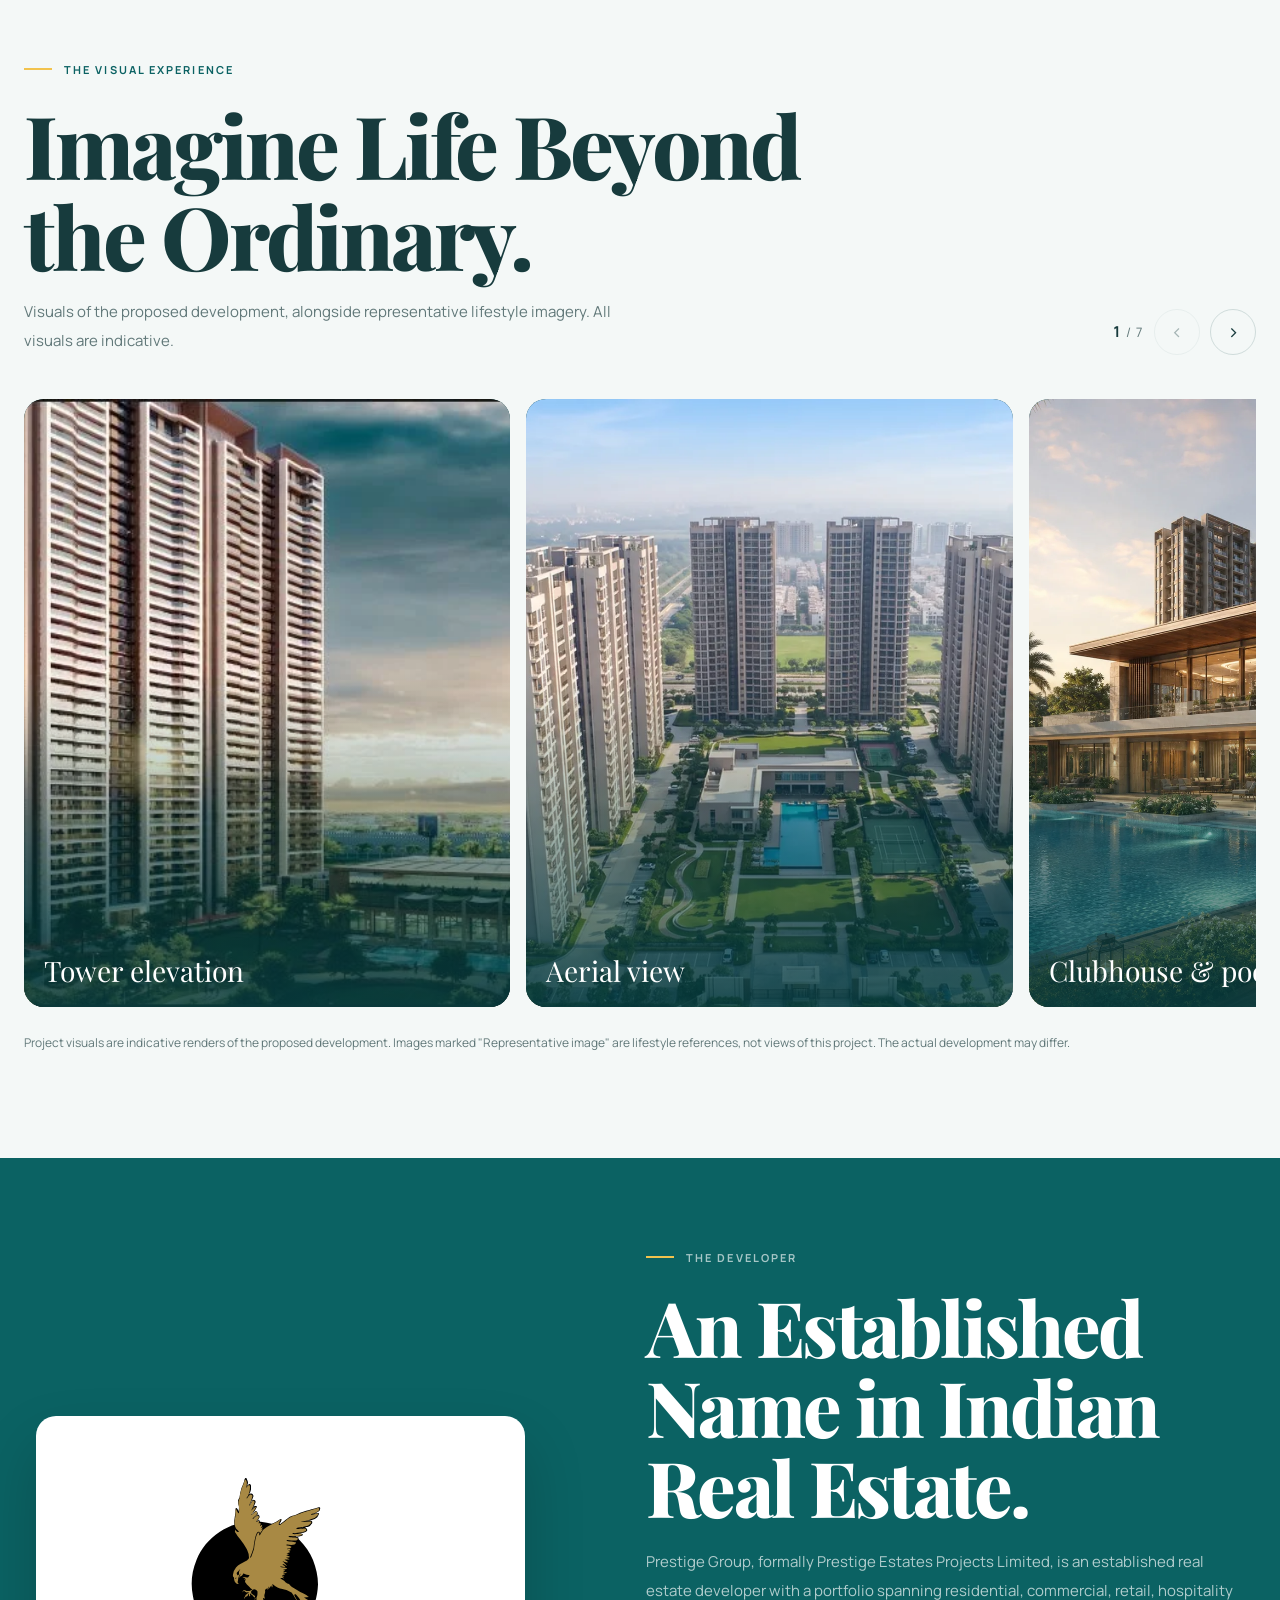
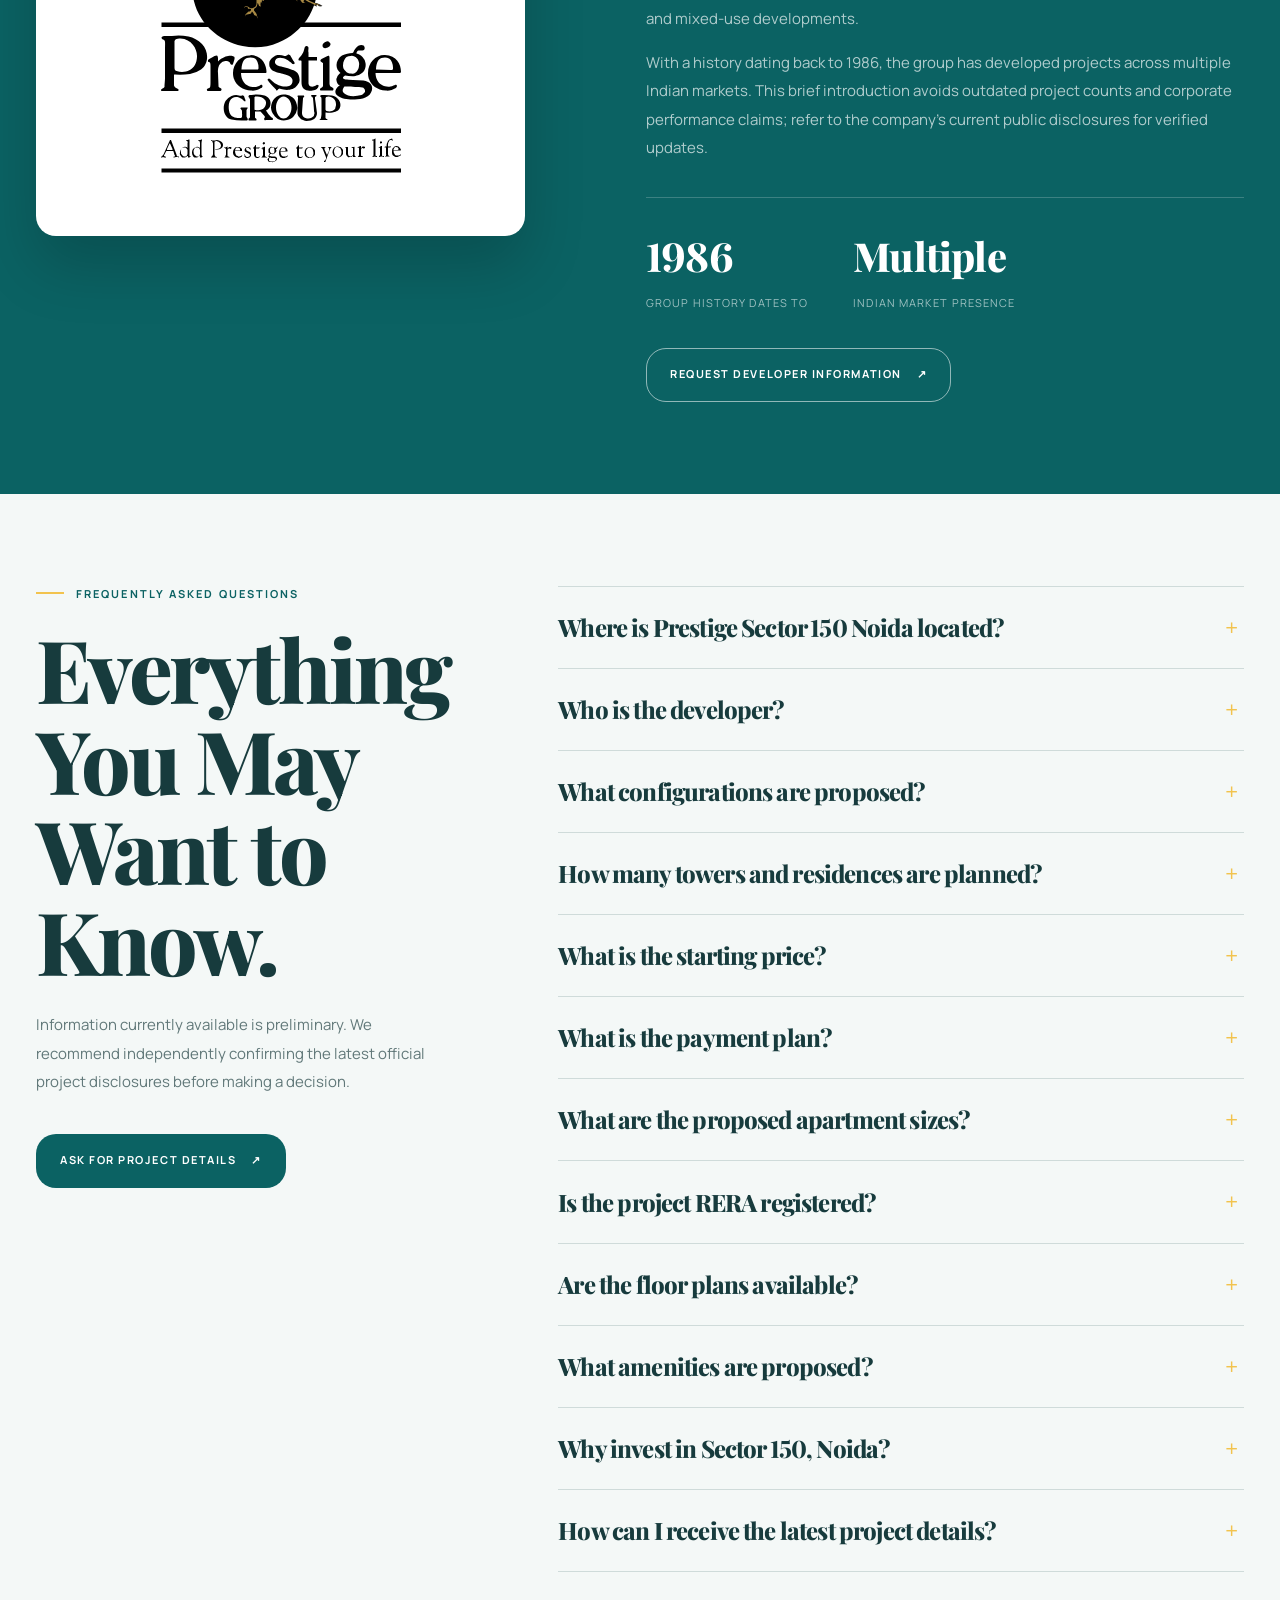
==== commit 1d7bc6e0: "Remove demo-form note from enquiry form Co-Authored-By: Claude Opus 5.5 <noreply@anthropic.com>" ====
--- a/index.html
+++ b/index.html
@@ -747,7 +747,6 @@
         </div>
         <button class="btn btn-dark form-submit" type="submit">Submit enquiry <span aria-hidden="true">↗</span></button>
         <p class="form-status" id="form-status" role="status" aria-live="polite"></p>
-        <p class="form-privacy">Demo form: no personal information is sent or stored. A secure CRM/API destination must be configured before this form is used for live leads.</p>
       </form>
     </section>
   </div>
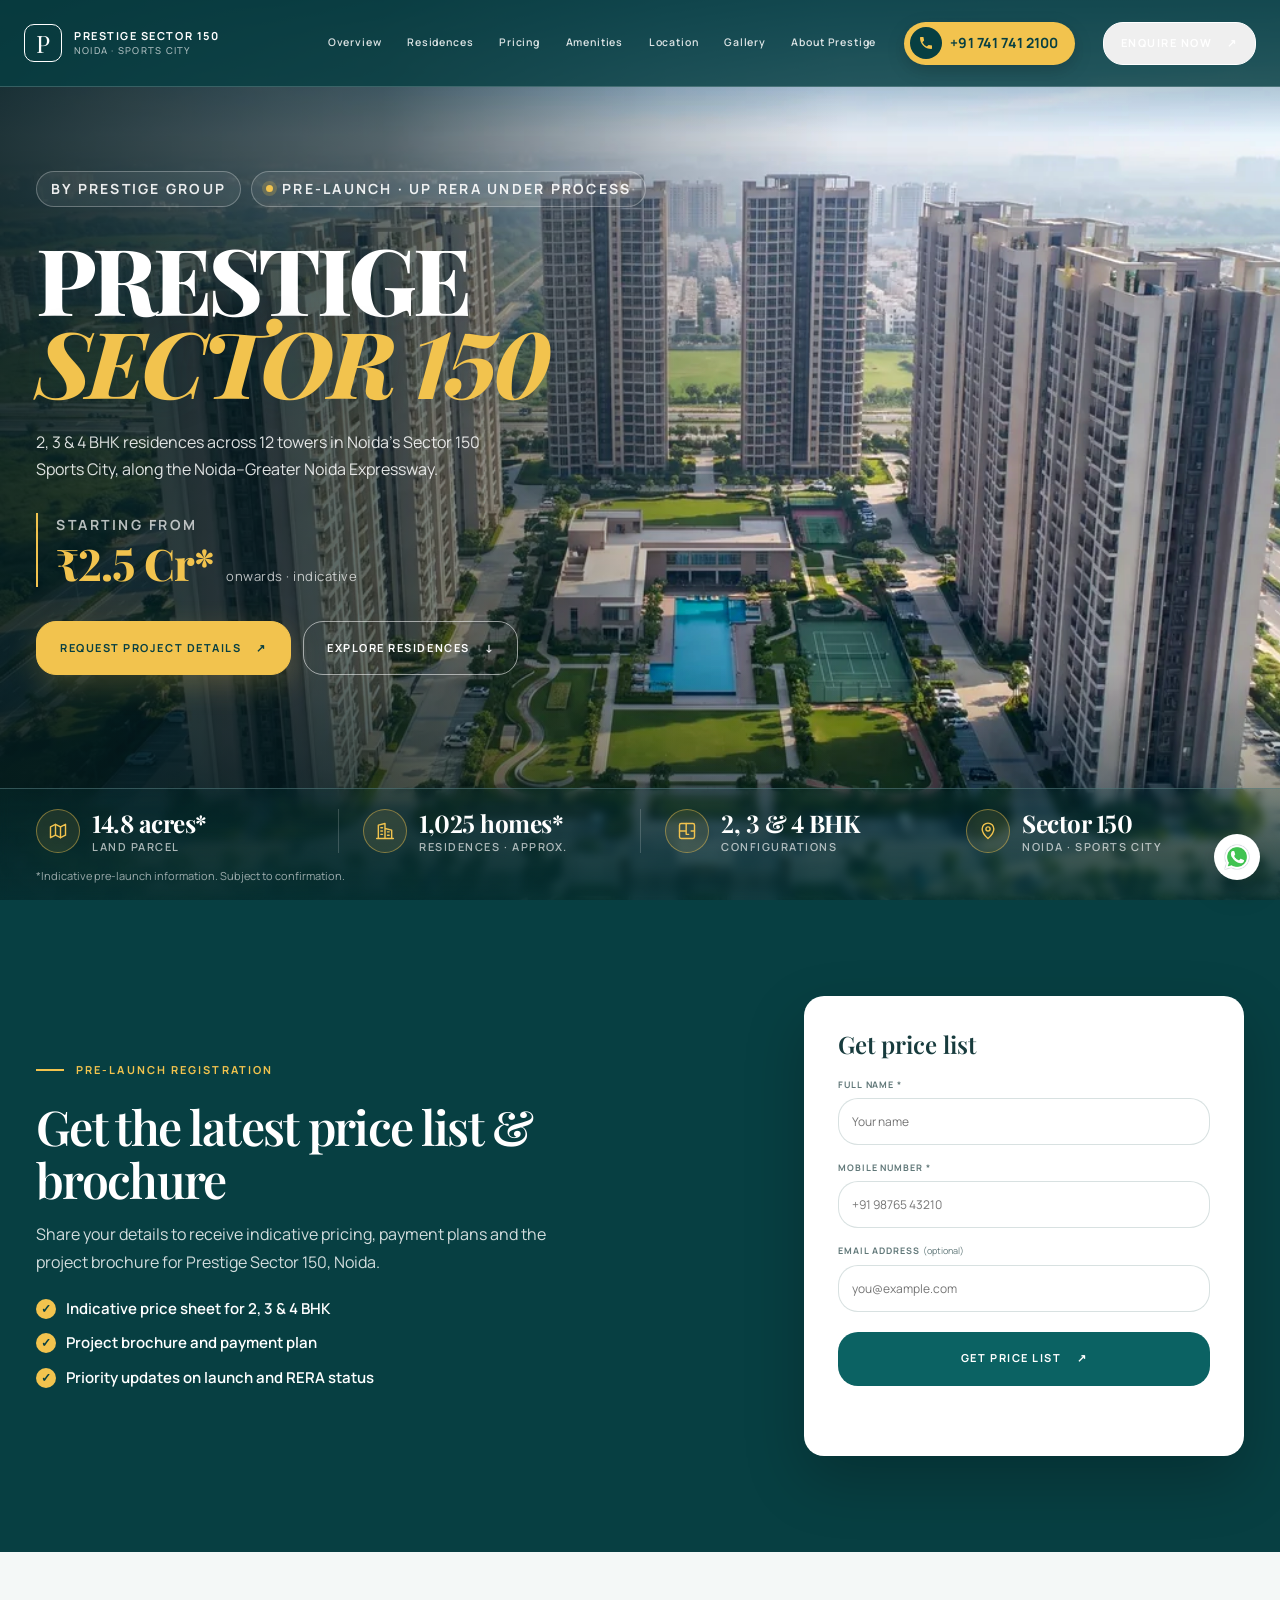
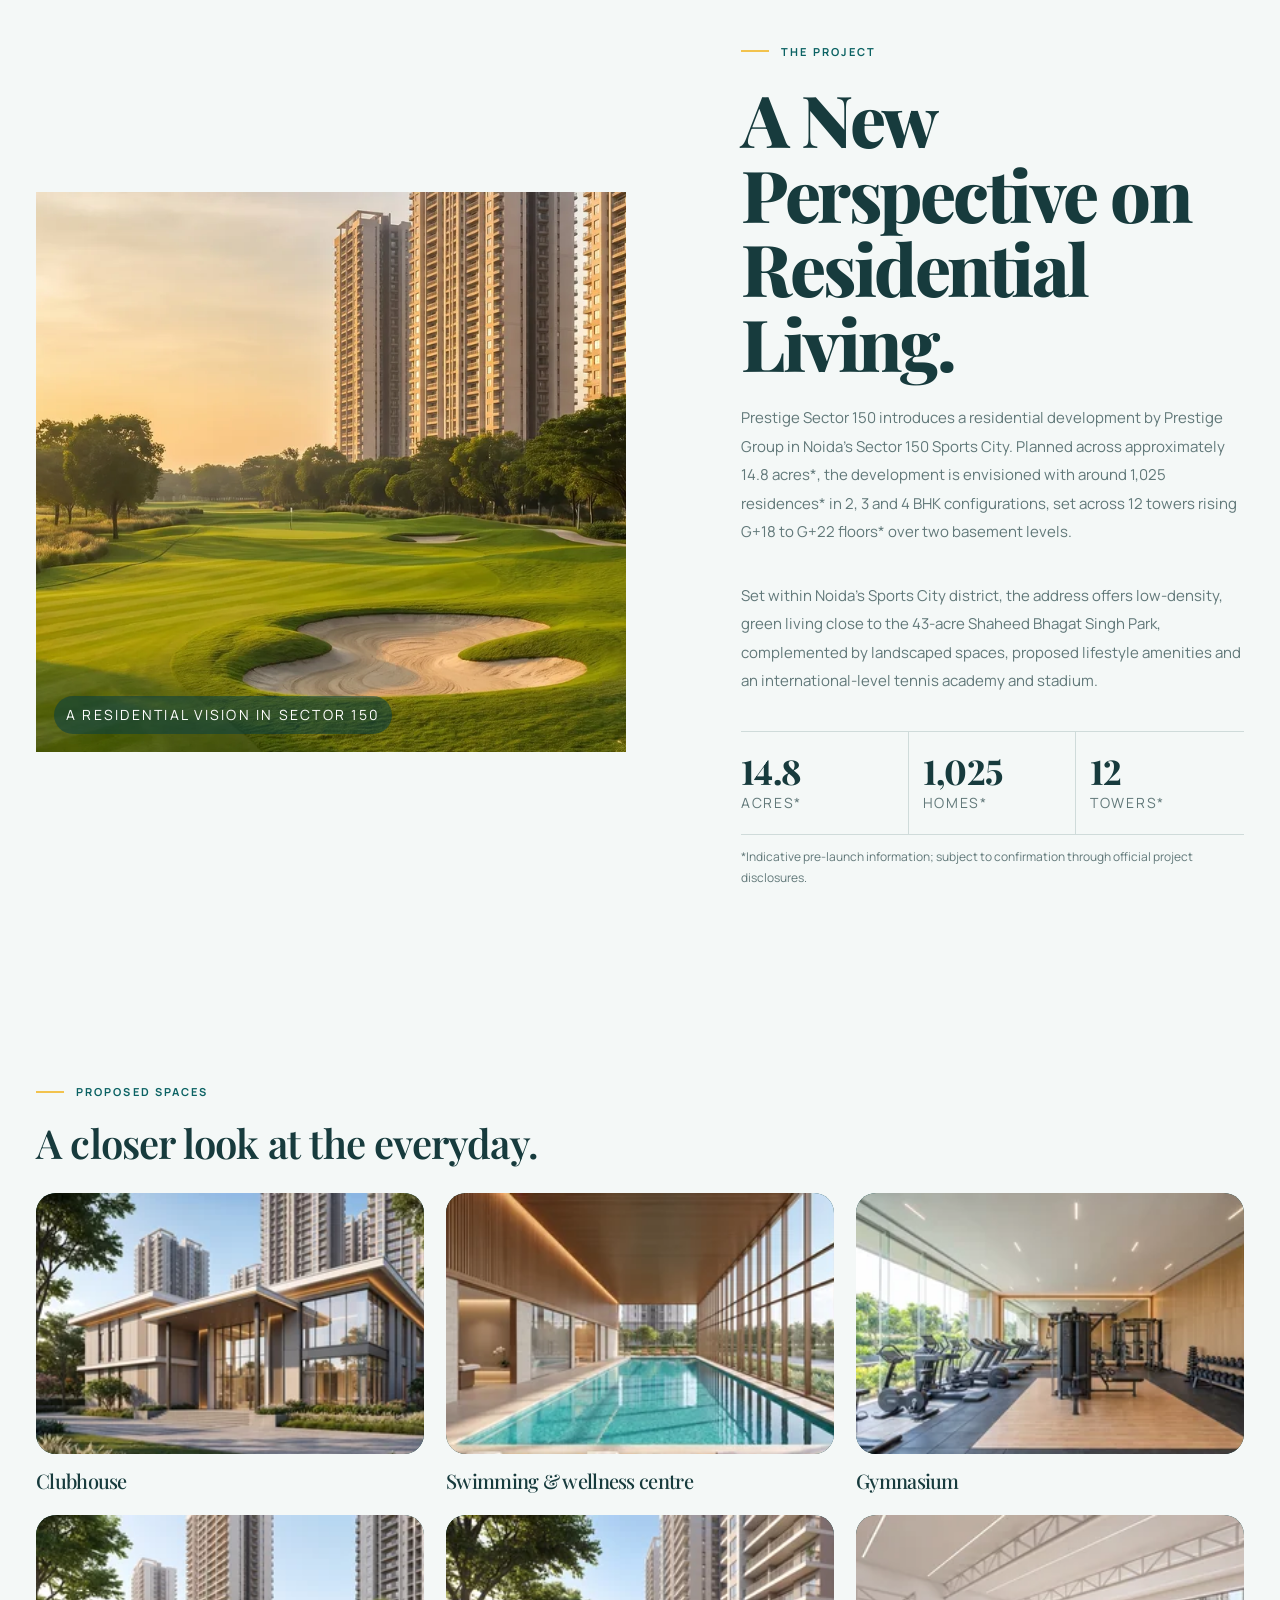
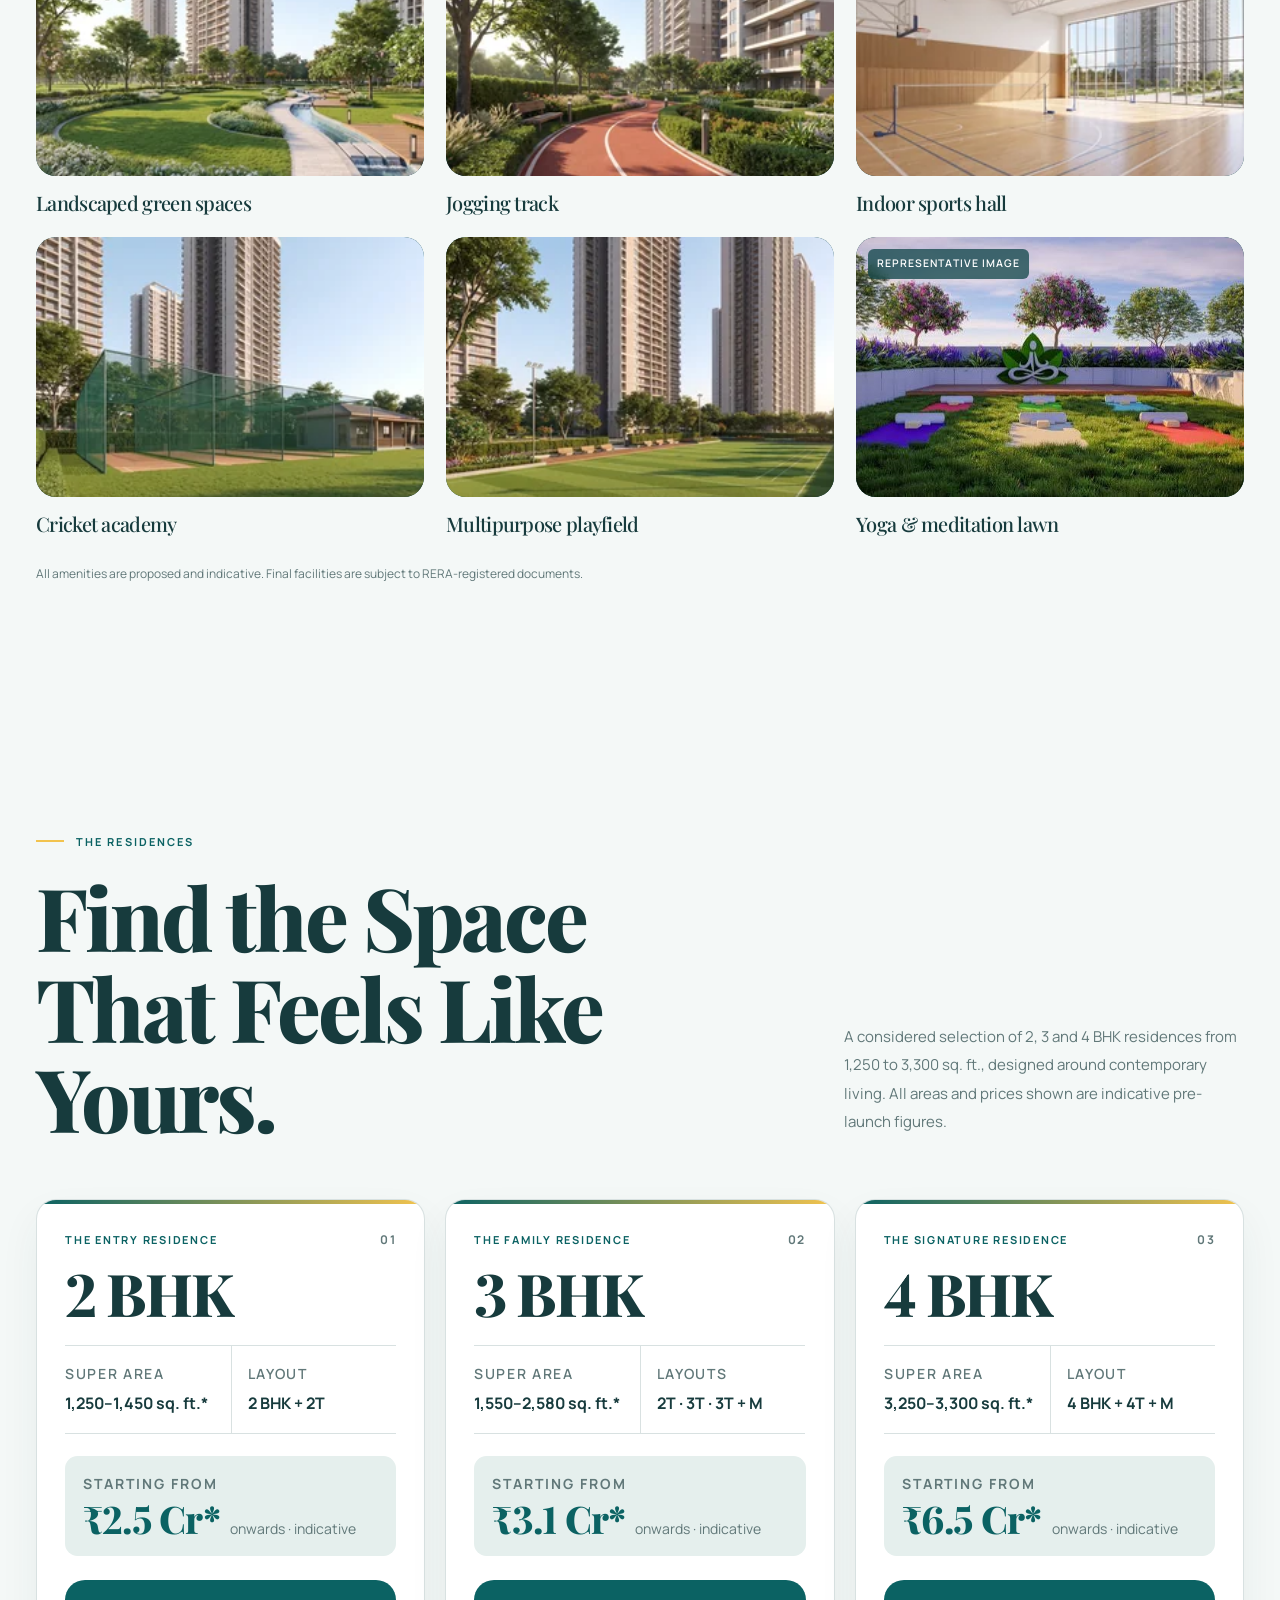
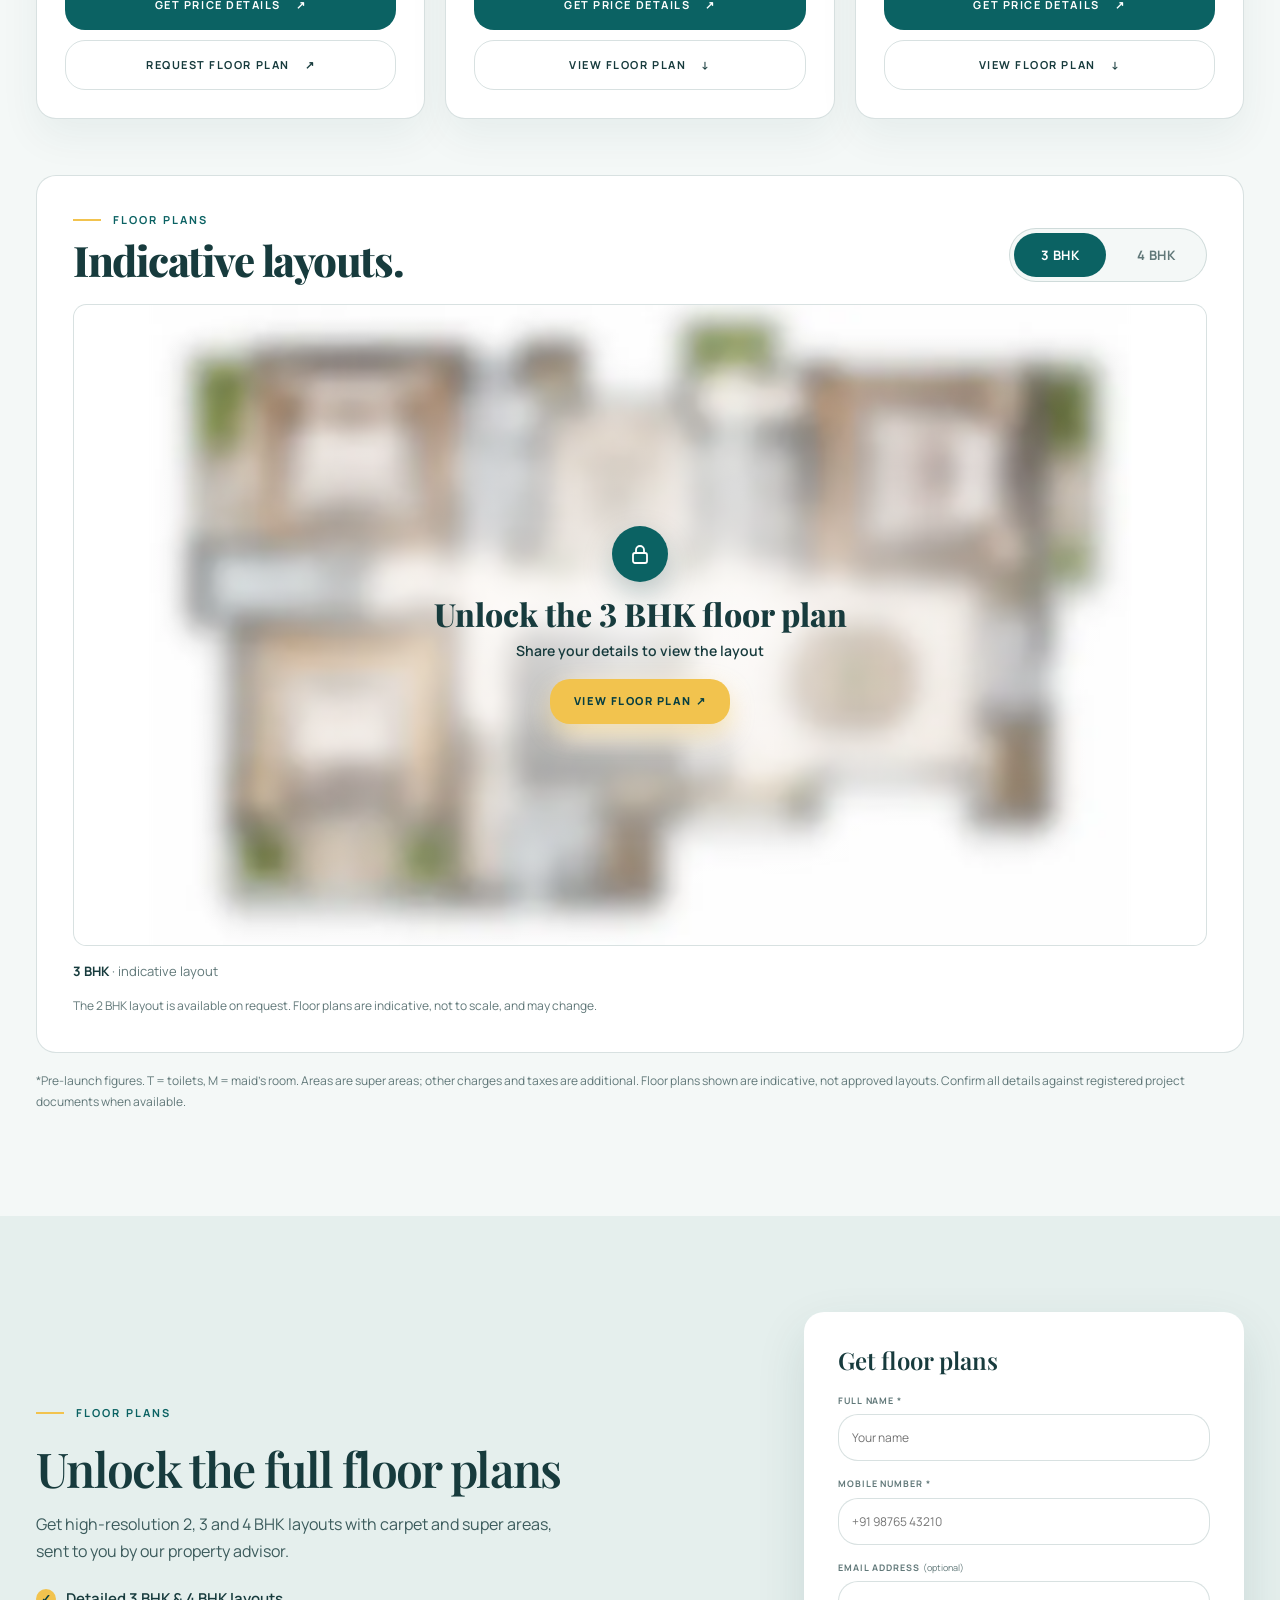
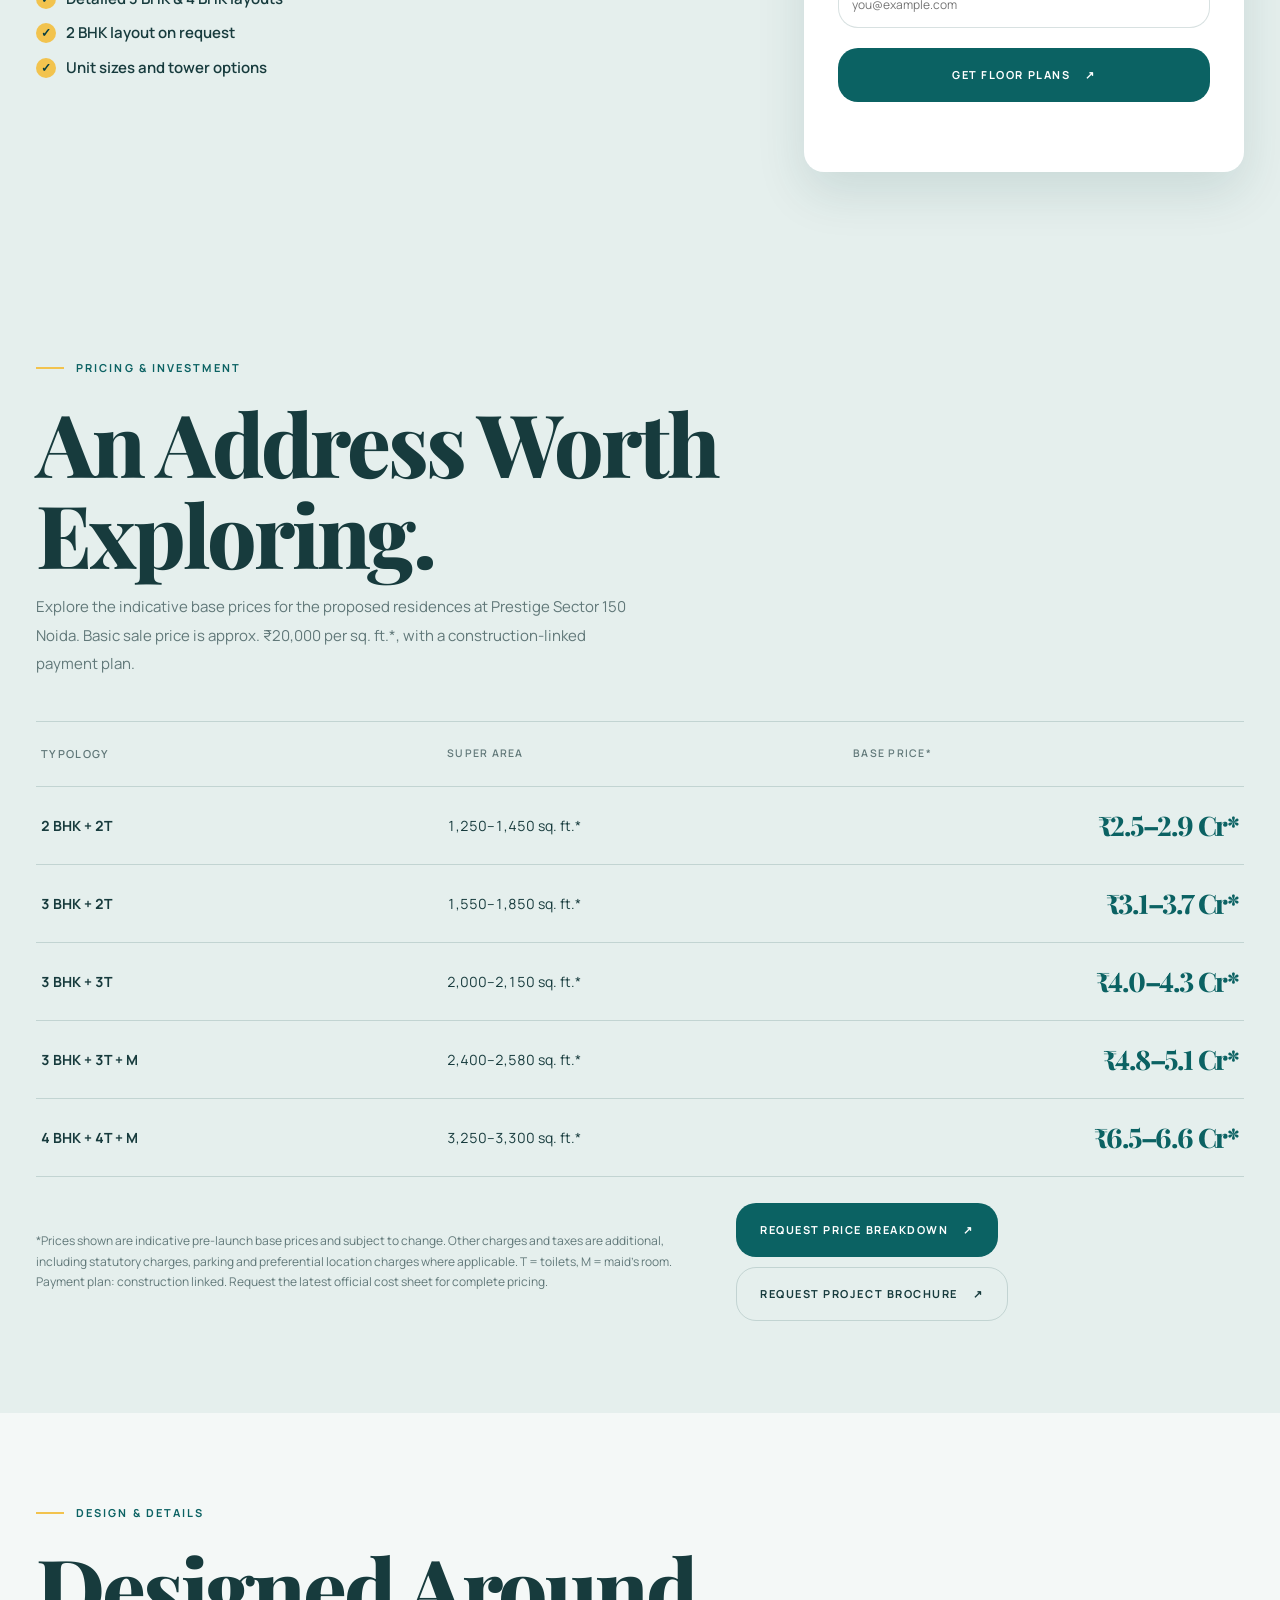
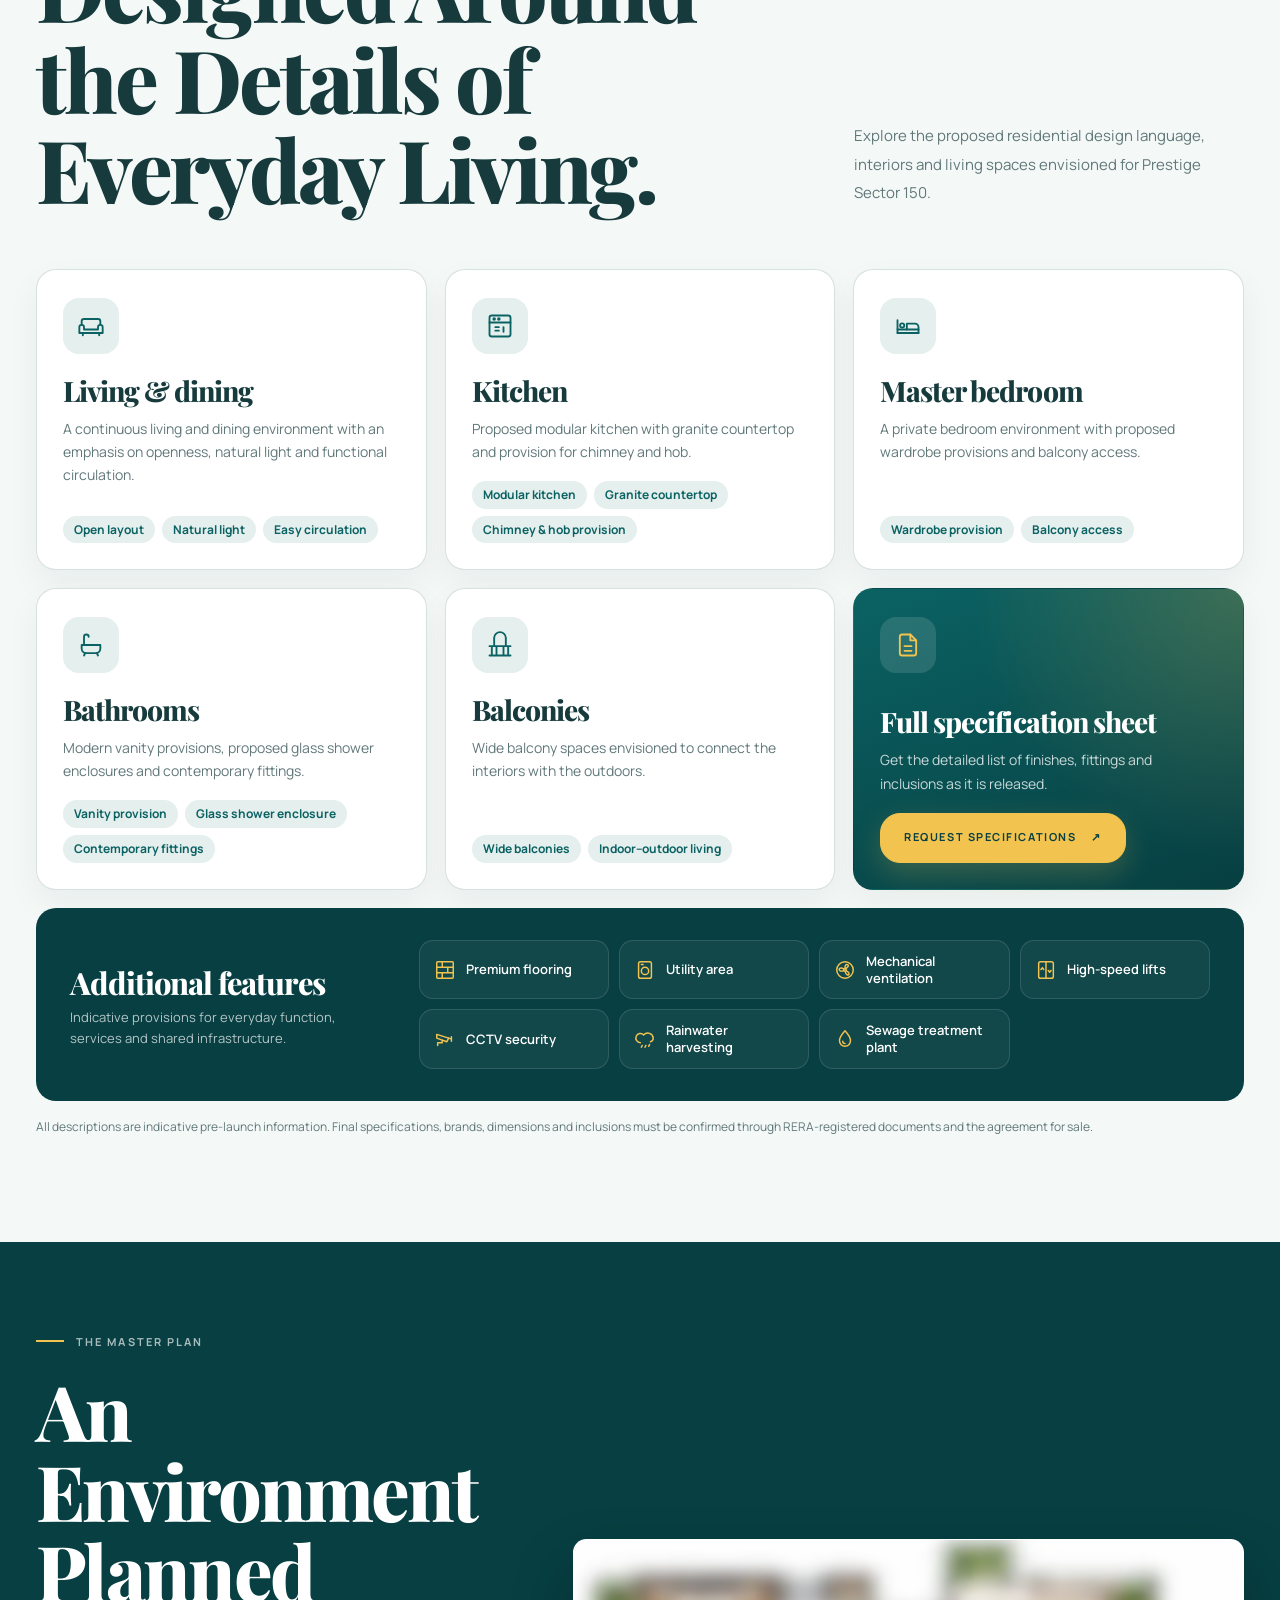
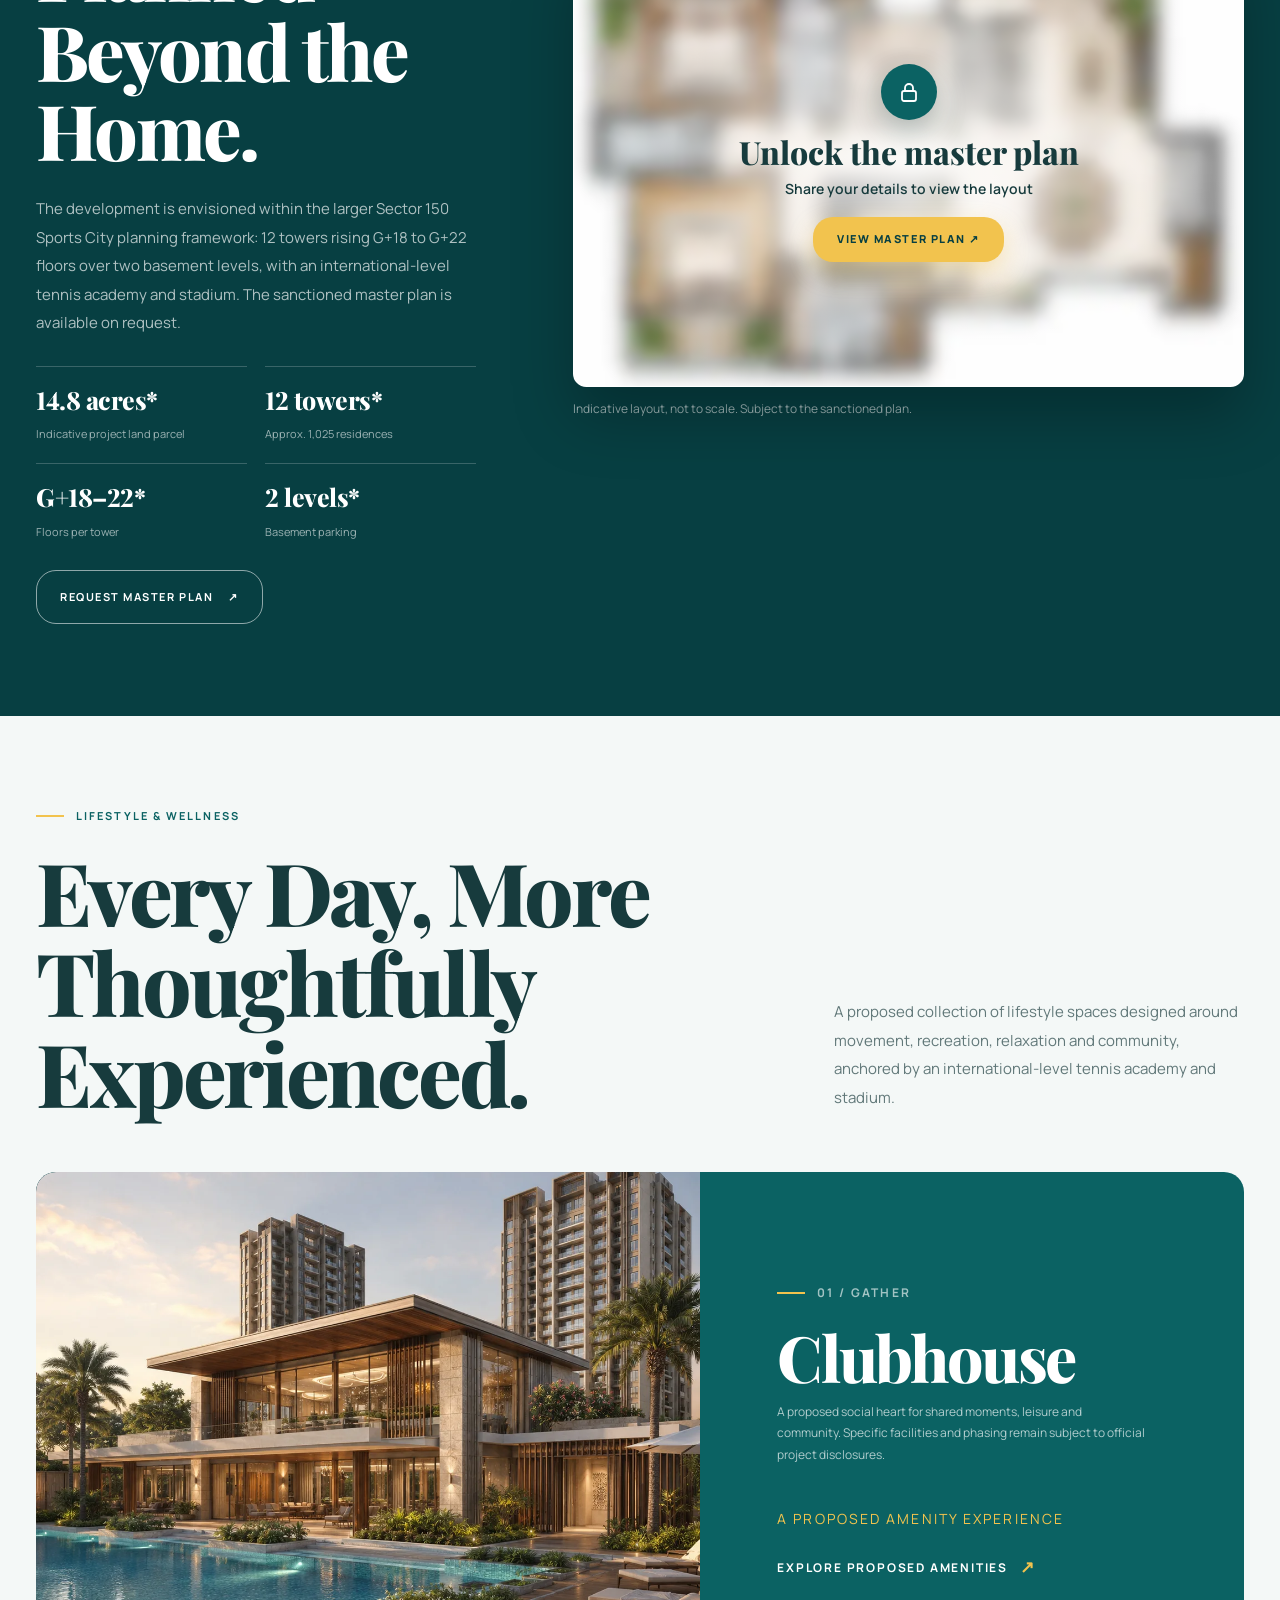
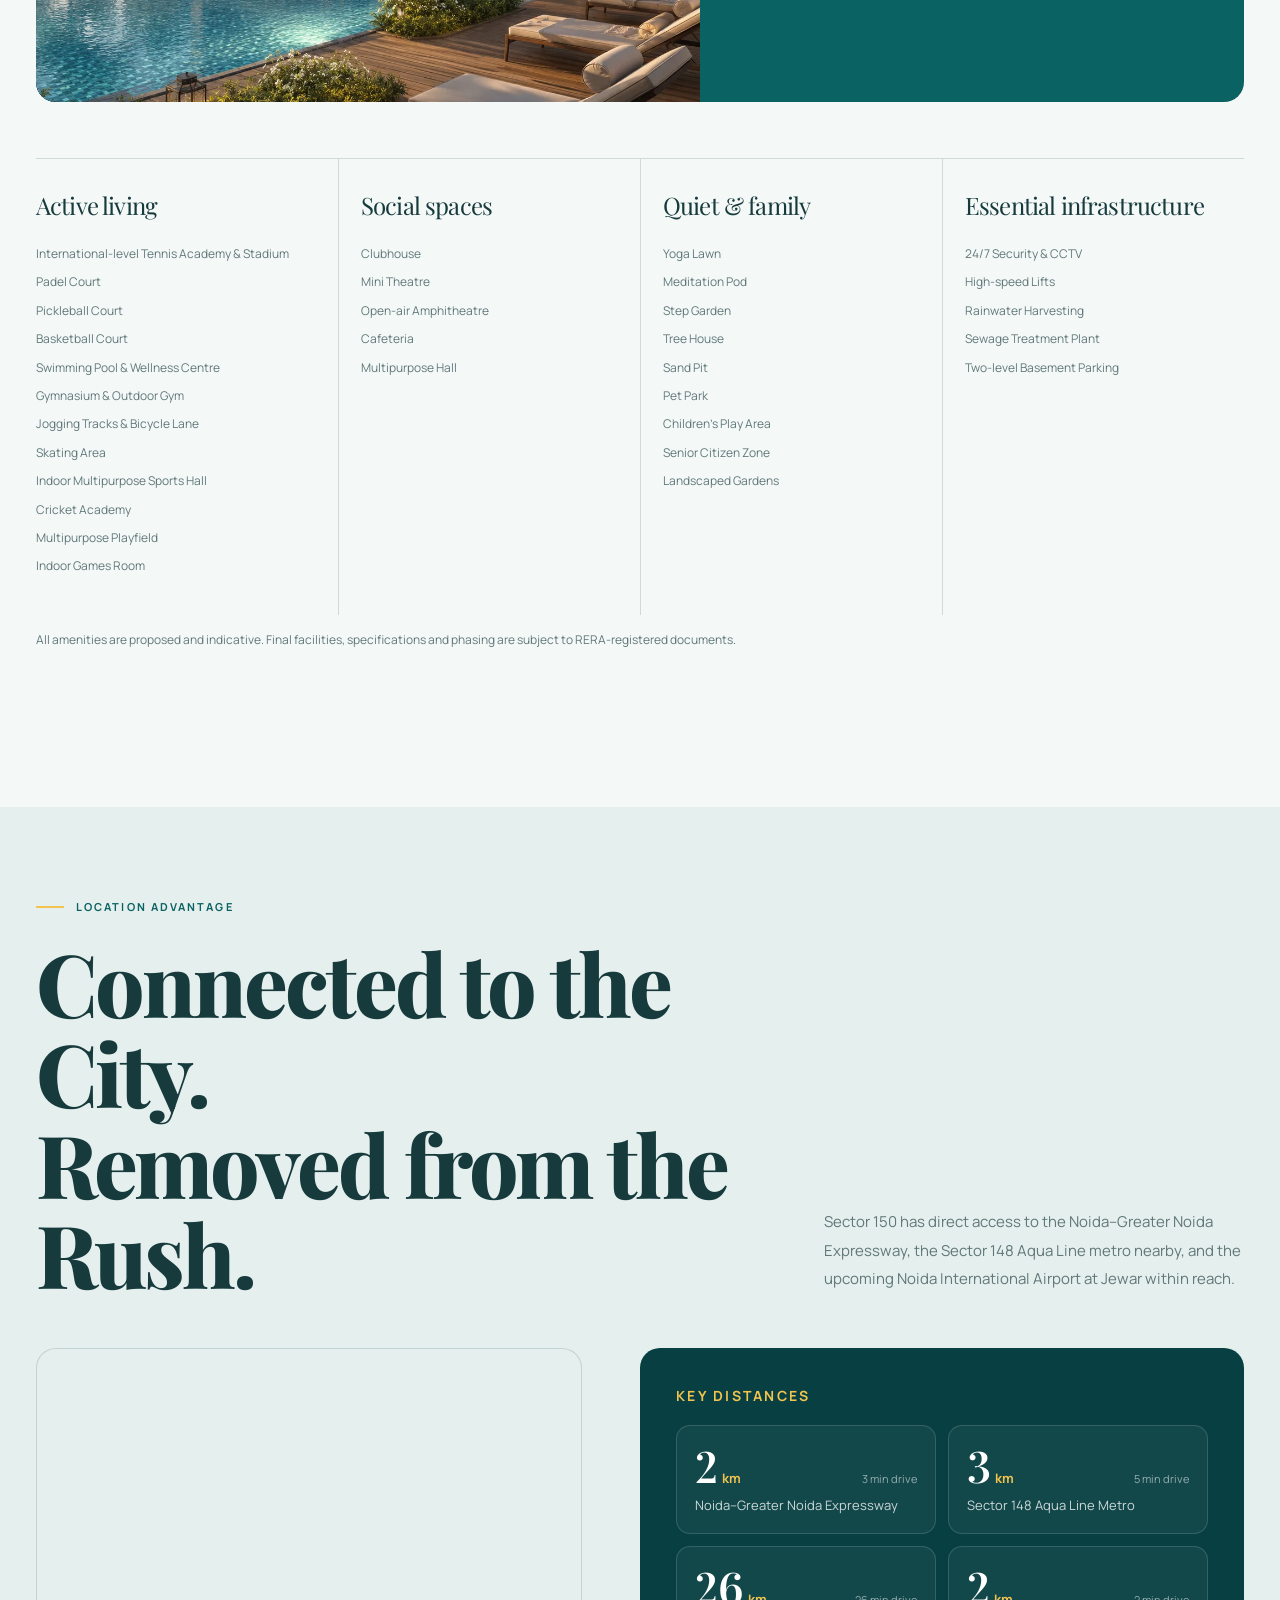
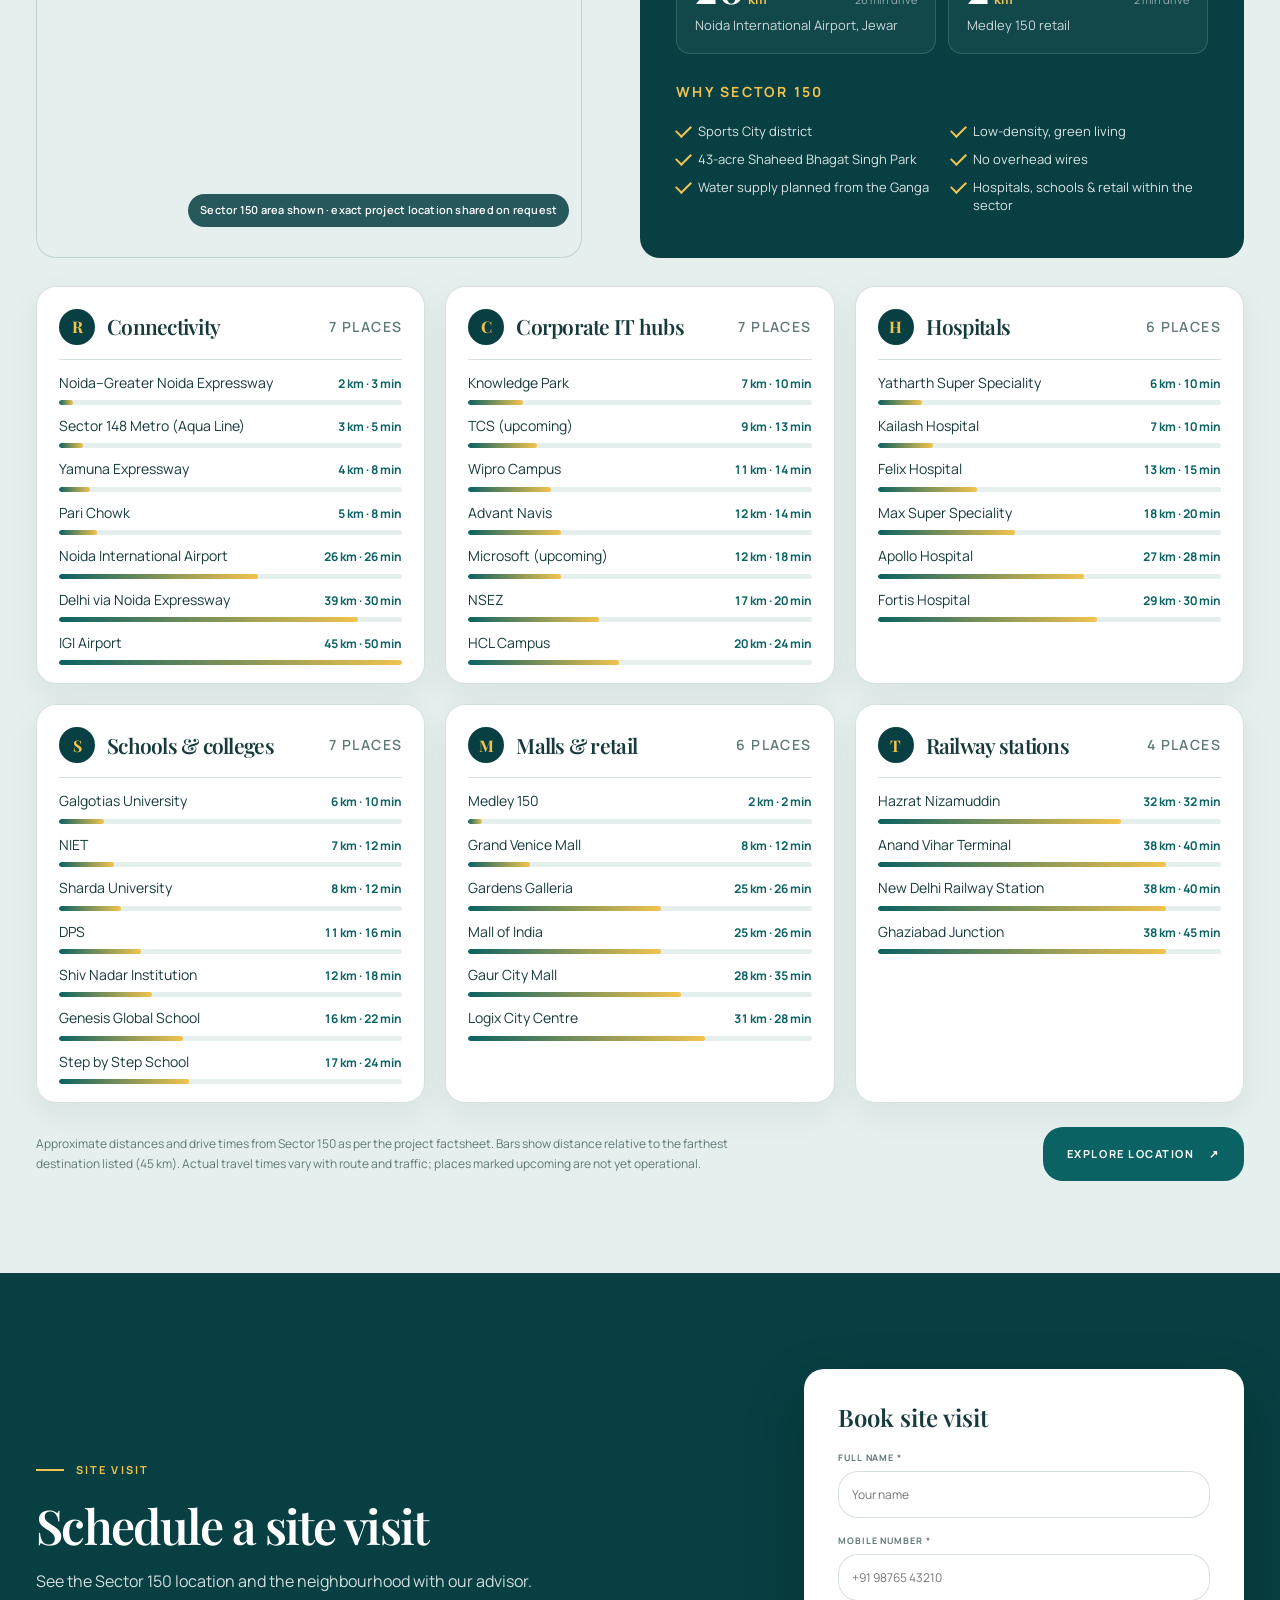
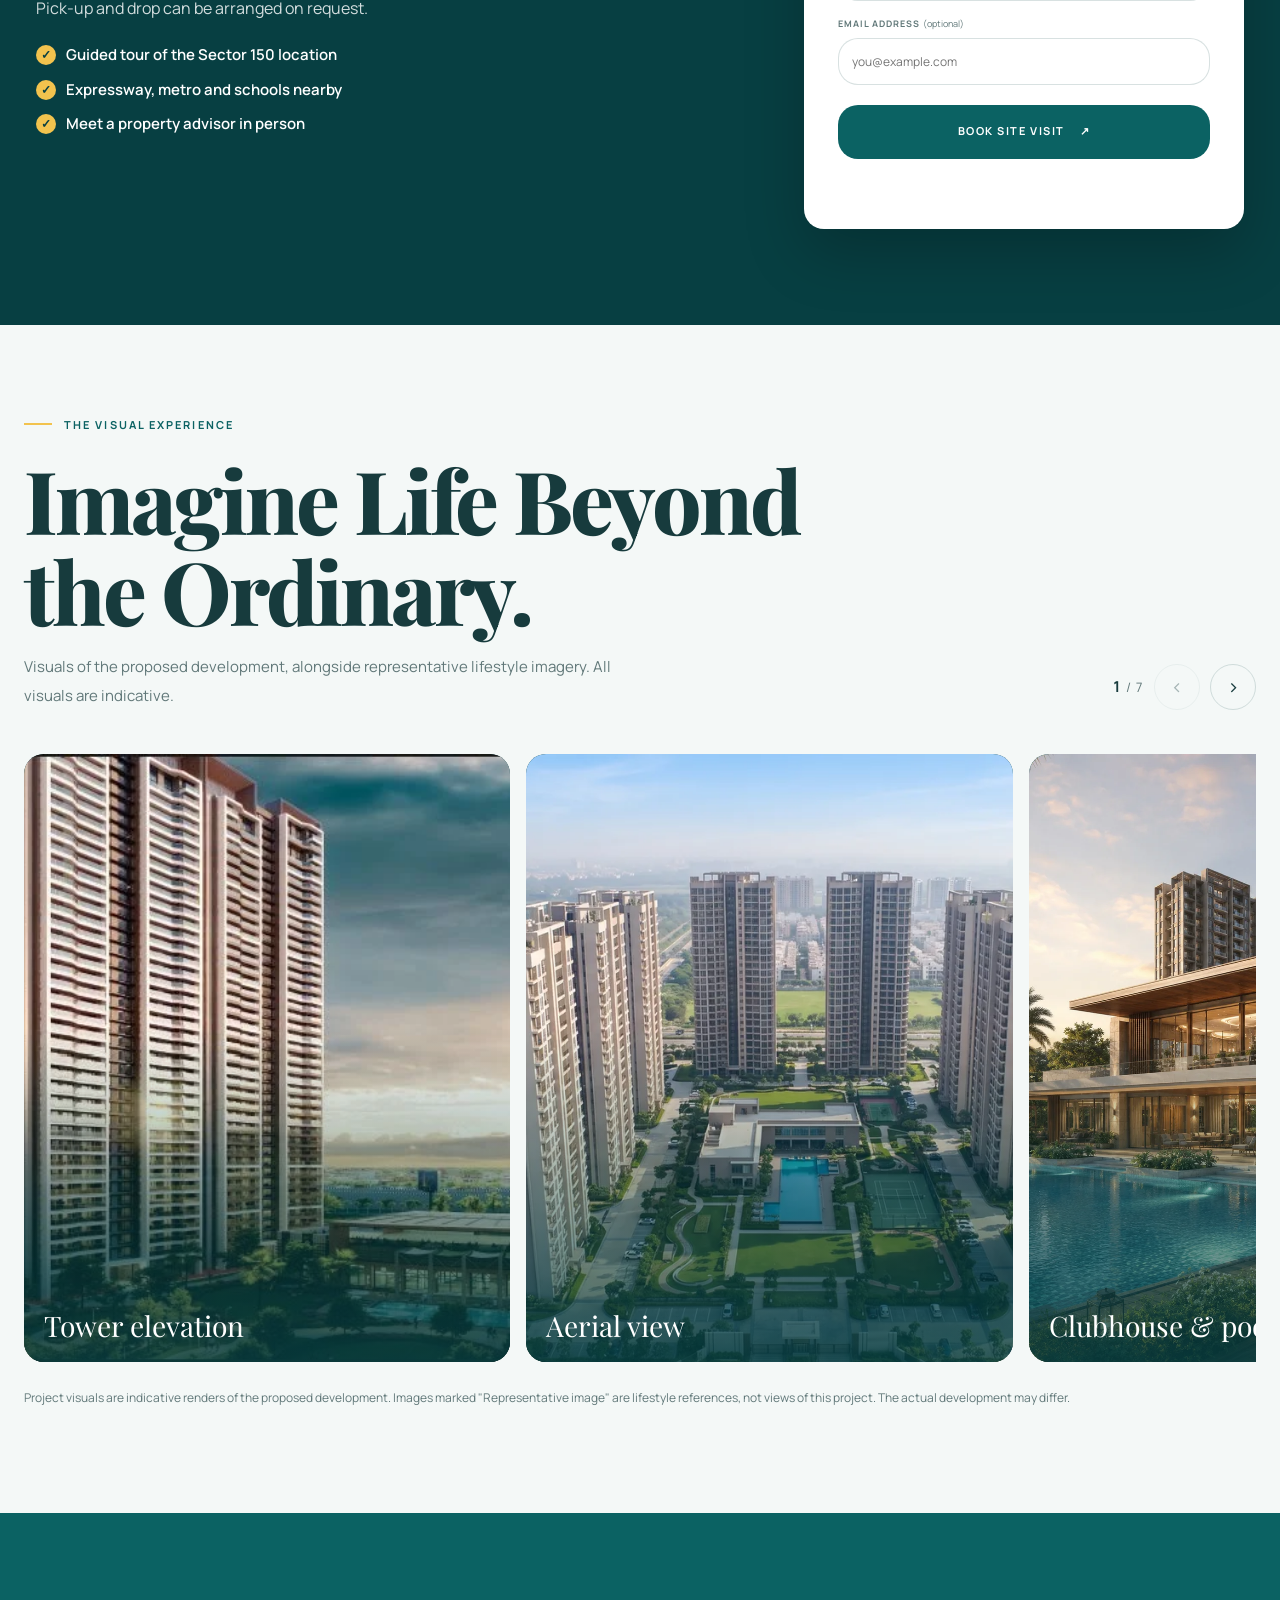
==== commit 2080721b: "Add header call number, inline enquiry forms and 30s auto popup - Call number pill in header on all " ====
--- a/index.html
+++ b/index.html
@@ -15,14 +15,14 @@
   <link rel="preload" as="image" href="images/hero-aerial-view.webp" fetchpriority="high">
   <link rel="icon" href="data:image/svg+xml,%3Csvg xmlns=%27http://www.w3.org/2000/svg%27 viewBox=%270 0 64 64%27%3E%3Crect width=%2764%27 height=%2764%27 rx=%2714%27 fill=%27%23073F42%27/%3E%3Ctext x=%2732%27 y=%2745%27 font-family=%27Georgia,serif%27 font-size=%2738%27 font-weight=%27700%27 fill=%27%23F2C34E%27 text-anchor=%27middle%27%3EP%3C/text%3E%3C/svg%3E">
   <link rel="stylesheet" href="theme.css?v=202611271259">
-  <link rel="stylesheet" href="styles.css?v=202611271400">
+  <link rel="stylesheet" href="styles.css?v=202611281200">
   <script src="https://cdn.tailwindcss.com"></script>
   <script>
     // Tailwind's .container (width:100% + breakpoint max-widths) overrides the site's
     // gutter-aware .container in styles.css and makes content run edge-to-edge.
     tailwind.config = { corePlugins: { container: false } };
   </script>
-  <script src="app.js?v=202611271430" defer></script>
+  <script src="app.js?v=202611281200" defer></script>
 </head>
 
 <body>
@@ -43,9 +43,11 @@
         <a href="#prestige">About Prestige</a>
         <div class="nav-menu-footer">
           <button class="btn nav-menu-cta" type="button" data-enquiry="Enquire Now">Enquire now <span aria-hidden="true">↗</span></button>
+          <a class="nav-menu-call" href="tel:+917417412100">Call +91 741 741 2100</a>
           <p>Prestige Group · Sector 150, Noida</p>
         </div>
       </nav>
+      <a class="header-call" href="tel:+917417412100" aria-label="Call +91 741 741 2100"><span class="header-call-icon" aria-hidden="true"><svg viewBox="0 0 24 24" width="16" height="16" fill="currentColor"><path d="M6.6 10.8a15.1 15.1 0 0 0 6.6 6.6l2.2-2.2a1 1 0 0 1 1-.25 11.4 11.4 0 0 0 3.6.57 1 1 0 0 1 1 1V20a1 1 0 0 1-1 1A17 17 0 0 1 3 4a1 1 0 0 1 1-1h3.5a1 1 0 0 1 1 1c0 1.25.2 2.45.57 3.57a1 1 0 0 1-.25 1z"/></svg></span><span class="header-call-number">+91 741 741 2100</span></a>
       <button class="btn nav-cta" type="button" data-enquiry="Enquire Now">Enquire now <span aria-hidden="true">↗</span></button>
       <button class="menu-toggle" type="button" aria-label="Open navigation" aria-expanded="false" aria-controls="primary-navigation"><span></span></button>
     </div>
@@ -81,6 +83,33 @@
           <div class="hero-stat hero-stat-location"><dt>Noida · Sports City</dt><dd>Sector 150</dd></div>
         </dl>
         <p class="container disclaimer-mini">*Indicative pre-launch information. Subject to confirmation.</p>
+      </div>
+    </section>
+
+    <section class="lead-band lead-band--dark" id="register" aria-labelledby="register-title">
+      <div class="container lead-band-inner">
+        <div class="lead-band-copy">
+          <p class="eyebrow">Pre-launch registration</p>
+          <h2 class="lead-band-title" id="register-title">Get the latest price list &amp; brochure</h2>
+          <p class="lead-band-intro">Share your details to receive indicative pricing, payment plans and the project brochure for Prestige Sector 150, Noida.</p>
+          <ul class="lead-band-points">
+            <li>Indicative price sheet for 2, 3 &amp; 4 BHK</li>
+            <li>Project brochure and payment plan</li>
+            <li>Priority updates on launch and RERA status</li>
+          </ul>
+        </div>
+        <div class="lead-card">
+          <p class="lead-card-title">Get price list</p>
+          <form class="lead-form" id="register-form" novalidate>
+            <input type="hidden" name="enquiryType" value="Request Price">
+            <div class="hp-field" aria-hidden="true"><label for="register-form-hp">Leave this field empty</label><input id="register-form-hp" name="companyWebsite" type="text" tabindex="-1" autocomplete="off"></div>
+            <div class="form-field"><label for="register-form-name">Full name *</label><input id="register-form-name" name="fullName" type="text" autocomplete="name" required maxlength="80" placeholder="Your name"></div>
+            <div class="form-field"><label for="register-form-mobile">Mobile number *</label><input id="register-form-mobile" name="mobile" type="tel" inputmode="tel" autocomplete="tel" required placeholder="+91 98765 43210"></div>
+            <div class="form-field"><label for="register-form-email">Email address <span class="field-optional">(optional)</span></label><input id="register-form-email" name="email" type="email" autocomplete="email" placeholder="you@example.com"></div>
+            <button class="btn btn-dark form-submit" type="submit" data-label="Get price list">Get price list <span aria-hidden="true">↗</span></button>
+            <p class="form-status" role="status" aria-live="polite"></p>
+          </form>
+        </div>
       </div>
     </section>
 
@@ -236,6 +265,33 @@
           <p class="footnote plan-note">The 2 BHK layout is available on request. Floor plans are indicative, not to scale, and may change.</p>
         </div>
         <p class="footnote" style="margin-top:18px;">*Pre-launch figures. T = toilets, M = maid's room. Areas are super areas; other charges and taxes are additional. Floor plans shown are indicative, not approved layouts. Confirm all details against registered project documents when available.</p>
+      </div>
+    </section>
+
+    <section class="lead-band lead-band--light" id="floor-plans-enquiry" aria-labelledby="floor-plans-enquiry-title">
+      <div class="container lead-band-inner">
+        <div class="lead-band-copy">
+          <p class="eyebrow">Floor plans</p>
+          <h2 class="lead-band-title" id="floor-plans-enquiry-title">Unlock the full floor plans</h2>
+          <p class="lead-band-intro">Get high-resolution 2, 3 and 4 BHK layouts with carpet and super areas, sent to you by our property advisor.</p>
+          <ul class="lead-band-points">
+            <li>Detailed 3 BHK &amp; 4 BHK layouts</li>
+            <li>2 BHK layout on request</li>
+            <li>Unit sizes and tower options</li>
+          </ul>
+        </div>
+        <div class="lead-card">
+          <p class="lead-card-title">Get floor plans</p>
+          <form class="lead-form" id="floor-plans-enquiry-form" novalidate>
+            <input type="hidden" name="enquiryType" value="Explore Floor Plans">
+            <div class="hp-field" aria-hidden="true"><label for="floor-plans-enquiry-form-hp">Leave this field empty</label><input id="floor-plans-enquiry-form-hp" name="companyWebsite" type="text" tabindex="-1" autocomplete="off"></div>
+            <div class="form-field"><label for="floor-plans-enquiry-form-name">Full name *</label><input id="floor-plans-enquiry-form-name" name="fullName" type="text" autocomplete="name" required maxlength="80" placeholder="Your name"></div>
+            <div class="form-field"><label for="floor-plans-enquiry-form-mobile">Mobile number *</label><input id="floor-plans-enquiry-form-mobile" name="mobile" type="tel" inputmode="tel" autocomplete="tel" required placeholder="+91 98765 43210"></div>
+            <div class="form-field"><label for="floor-plans-enquiry-form-email">Email address <span class="field-optional">(optional)</span></label><input id="floor-plans-enquiry-form-email" name="email" type="email" autocomplete="email" placeholder="you@example.com"></div>
+            <button class="btn btn-dark form-submit" type="submit" data-label="Get floor plans">Get floor plans <span aria-hidden="true">↗</span></button>
+            <p class="form-status" role="status" aria-live="polite"></p>
+          </form>
+        </div>
       </div>
     </section>
 
@@ -573,6 +629,33 @@
       </div>
     </section>
 
+    <section class="lead-band lead-band--dark" id="site-visit" aria-labelledby="site-visit-title">
+      <div class="container lead-band-inner">
+        <div class="lead-band-copy">
+          <p class="eyebrow">Site visit</p>
+          <h2 class="lead-band-title" id="site-visit-title">Schedule a site visit</h2>
+          <p class="lead-band-intro">See the Sector 150 location and the neighbourhood with our advisor. Pick-up and drop can be arranged on request.</p>
+          <ul class="lead-band-points">
+            <li>Guided tour of the Sector 150 location</li>
+            <li>Expressway, metro and schools nearby</li>
+            <li>Meet a property advisor in person</li>
+          </ul>
+        </div>
+        <div class="lead-card">
+          <p class="lead-card-title">Book site visit</p>
+          <form class="lead-form" id="site-visit-form" novalidate>
+            <input type="hidden" name="enquiryType" value="Schedule Site Visit">
+            <div class="hp-field" aria-hidden="true"><label for="site-visit-form-hp">Leave this field empty</label><input id="site-visit-form-hp" name="companyWebsite" type="text" tabindex="-1" autocomplete="off"></div>
+            <div class="form-field"><label for="site-visit-form-name">Full name *</label><input id="site-visit-form-name" name="fullName" type="text" autocomplete="name" required maxlength="80" placeholder="Your name"></div>
+            <div class="form-field"><label for="site-visit-form-mobile">Mobile number *</label><input id="site-visit-form-mobile" name="mobile" type="tel" inputmode="tel" autocomplete="tel" required placeholder="+91 98765 43210"></div>
+            <div class="form-field"><label for="site-visit-form-email">Email address <span class="field-optional">(optional)</span></label><input id="site-visit-form-email" name="email" type="email" autocomplete="email" placeholder="you@example.com"></div>
+            <button class="btn btn-dark form-submit" type="submit" data-label="Book site visit">Book site visit <span aria-hidden="true">↗</span></button>
+            <p class="form-status" role="status" aria-live="polite"></p>
+          </form>
+        </div>
+      </div>
+    </section>
+
     <section class="section-pad gallery-section" id="gallery" aria-labelledby="gallery-title">
       <div class="container-wide">
         <div class="gallery-header reveal">
@@ -692,7 +775,18 @@
         <p class="eyebrow">Your next address begins here</p>
         <h2 class="section-title" id="final-title">Discover the Possibilities of Prestige Sector 150.</h2>
         <p class="section-intro">Register your interest to receive the latest project information, indicative pricing, available configurations and updates as official documents are released.</p>
-        <div class="final-actions"><button class="btn btn-light" type="button" data-enquiry="Enquire Now">Express your interest <span aria-hidden="true">↗</span></button><button class="btn btn-light" type="button" data-enquiry="Schedule Site Visit">Schedule a site visit <span aria-hidden="true">↗</span></button></div>
+        <div class="lead-card lead-card--final">
+          <p class="lead-card-title">Express your interest</p>
+          <form class="lead-form" id="final-form" novalidate>
+            <input type="hidden" name="enquiryType" value="Enquire Now">
+            <div class="hp-field" aria-hidden="true"><label for="final-form-hp">Leave this field empty</label><input id="final-form-hp" name="companyWebsite" type="text" tabindex="-1" autocomplete="off"></div>
+            <div class="form-field"><label for="final-form-name">Full name *</label><input id="final-form-name" name="fullName" type="text" autocomplete="name" required maxlength="80" placeholder="Your name"></div>
+            <div class="form-field"><label for="final-form-mobile">Mobile number *</label><input id="final-form-mobile" name="mobile" type="tel" inputmode="tel" autocomplete="tel" required placeholder="+91 98765 43210"></div>
+            <div class="form-field"><label for="final-form-email">Email address <span class="field-optional">(optional)</span></label><input id="final-form-email" name="email" type="email" autocomplete="email" placeholder="you@example.com"></div>
+            <button class="btn btn-dark form-submit" type="submit" data-label="Submit enquiry">Submit enquiry <span aria-hidden="true">↗</span></button>
+            <p class="form-status" role="status" aria-live="polite"></p>
+          </form>
+        </div>
       </div>
     </section>
   </main>
--- a/styles.css
+++ b/styles.css
@@ -6840,3 +6840,262 @@
     line-clamp: 4;
   }
 }
+
+/* Header call number — visible on every screen size */
+.header-call {
+  display: inline-flex;
+  flex: 0 0 auto;
+  align-items: center;
+  gap: 8px;
+  min-height: 43px;
+  padding: 0 16px 0 6px;
+  border-radius: 999px;
+  background: var(--color-gold);
+  color: #073F42;
+  font-size: 14px;
+  font-weight: 700;
+  letter-spacing: .01em;
+  line-height: 1;
+  white-space: nowrap;
+  text-decoration: none;
+  box-shadow: 0 6px 18px rgba(0, 0, 0, .18);
+  transition: transform .2s, box-shadow .2s;
+}
+
+.header-call:hover,
+.header-call:focus-visible {
+  transform: translateY(-1px);
+  box-shadow: 0 10px 24px rgba(0, 0, 0, .24);
+}
+
+.header-call-icon {
+  display: grid;
+  width: 32px;
+  height: 32px;
+  place-items: center;
+  border-radius: 50%;
+  background: #073F42;
+  color: var(--color-gold);
+}
+
+.nav-links .nav-menu-call {
+  display: inline-flex;
+  margin: 4px 0 12px;
+  padding: 0;
+  border-bottom: 0;
+  color: var(--color-gold);
+  font-family: var(--font-body);
+  font-size: 18px;
+  font-weight: 700;
+  letter-spacing: .02em;
+  opacity: 1;
+  counter-increment: none;
+}
+
+.nav-links .nav-menu-call::before {
+  min-width: 0;
+  content: '☎';
+  font-size: 18px;
+  margin-right: 8px;
+}
+
+.nav-links .nav-menu-call::after {
+  content: none;
+}
+
+@media (min-width: 1041px) {
+  .nav-menu-call {
+    display: none;
+  }
+}
+
+@media (max-width: 1040px) {
+  .header-call {
+    margin-left: auto;
+  }
+
+  .header-call + .nav-cta,
+  .header-call ~ .menu-toggle {
+    margin-left: 0;
+  }
+}
+
+@media (max-width: 760px) {
+  .nav-wrap {
+    gap: 10px;
+  }
+
+  .header-call {
+    min-height: 40px;
+    padding: 0 12px 0 4px;
+    gap: 6px;
+    font-size: 13.5px;
+  }
+
+  .header-call-icon {
+    width: 30px;
+    height: 30px;
+  }
+}
+
+.menu-toggle {
+  flex-shrink: 0;
+}
+
+/* Phones: logo mark + call number + menu always fit on one row. */
+@media (max-width: 480px) {
+  .brand-copy {
+    display: none;
+  }
+
+  .header-call {
+    font-size: 14px;
+  }
+}
+
+@media (max-width: 340px) {
+  .header-call {
+    font-size: 13px;
+    padding-right: 10px;
+  }
+}
+
+/* ==========================================================================
+   Inline enquiry forms (always visible on the page)
+   ========================================================================== */
+.lead-band {
+  padding: clamp(56px, 8vw, 96px) 0;
+  background: var(--color-deep);
+  color: #fff;
+}
+
+.lead-band--light {
+  background: var(--color-soft);
+  color: var(--color-text);
+}
+
+.lead-band-inner {
+  display: grid;
+  grid-template-columns: minmax(0, 1fr) minmax(0, 440px);
+  gap: clamp(32px, 6vw, 80px);
+  align-items: center;
+}
+
+.lead-band .eyebrow {
+  color: var(--color-gold);
+}
+
+.lead-band--light .eyebrow {
+  color: var(--color-primary);
+}
+
+.lead-band-title {
+  margin: 10px 0 16px;
+  font-family: var(--font-heading);
+  font-size: clamp(30px, 4.2vw, 48px);
+  font-weight: 600;
+  line-height: 1.1;
+}
+
+.lead-band-intro {
+  max-width: 520px;
+  margin: 0 0 22px;
+  font-size: 16px;
+  line-height: 1.7;
+  opacity: .82;
+}
+
+.lead-band-points {
+  display: grid;
+  gap: 12px;
+  margin: 0;
+  padding: 0;
+  list-style: none;
+}
+
+.lead-band-points li {
+  position: relative;
+  padding-left: 30px;
+  font-size: 15px;
+  font-weight: 600;
+  line-height: 1.5;
+}
+
+.lead-band-points li::before {
+  position: absolute;
+  top: 1px;
+  left: 0;
+  display: grid;
+  width: 20px;
+  height: 20px;
+  place-items: center;
+  border-radius: 50%;
+  background: var(--color-gold);
+  color: #073F42;
+  font-size: 12px;
+  font-weight: 800;
+  content: '✓';
+}
+
+.lead-card {
+  padding: clamp(24px, 3vw, 34px);
+  border-radius: var(--radius);
+  background: #fff;
+  color: var(--color-text);
+  box-shadow: 0 24px 60px rgba(0, 0, 0, .22);
+}
+
+.lead-band--light .lead-card {
+  box-shadow: 0 20px 50px rgba(7, 63, 66, .12);
+}
+
+.lead-card-title {
+  margin: 0 0 18px;
+  font-family: var(--font-heading);
+  font-size: 24px;
+  font-weight: 600;
+  line-height: 1.2;
+}
+
+.lead-form .form-field {
+  margin-bottom: 14px;
+}
+
+.lead-form .form-submit {
+  width: 100%;
+  margin-top: 6px;
+}
+
+.field-optional {
+  font-weight: 400;
+  letter-spacing: 0;
+  text-transform: none;
+}
+
+.lead-card--final {
+  width: 100%;
+  max-width: 460px;
+  margin: 28px 0 0;
+  text-align: left;
+}
+
+@media (max-width: 860px) {
+  .lead-band-inner {
+    grid-template-columns: minmax(0, 1fr);
+  }
+
+  .lead-card {
+    width: 100%;
+    max-width: 520px;
+  }
+}
+
+@media (max-width: 480px) {
+  .lead-band-intro {
+    font-size: 15px;
+  }
+
+  .lead-card-title {
+    font-size: 21px;
+  }
+}
